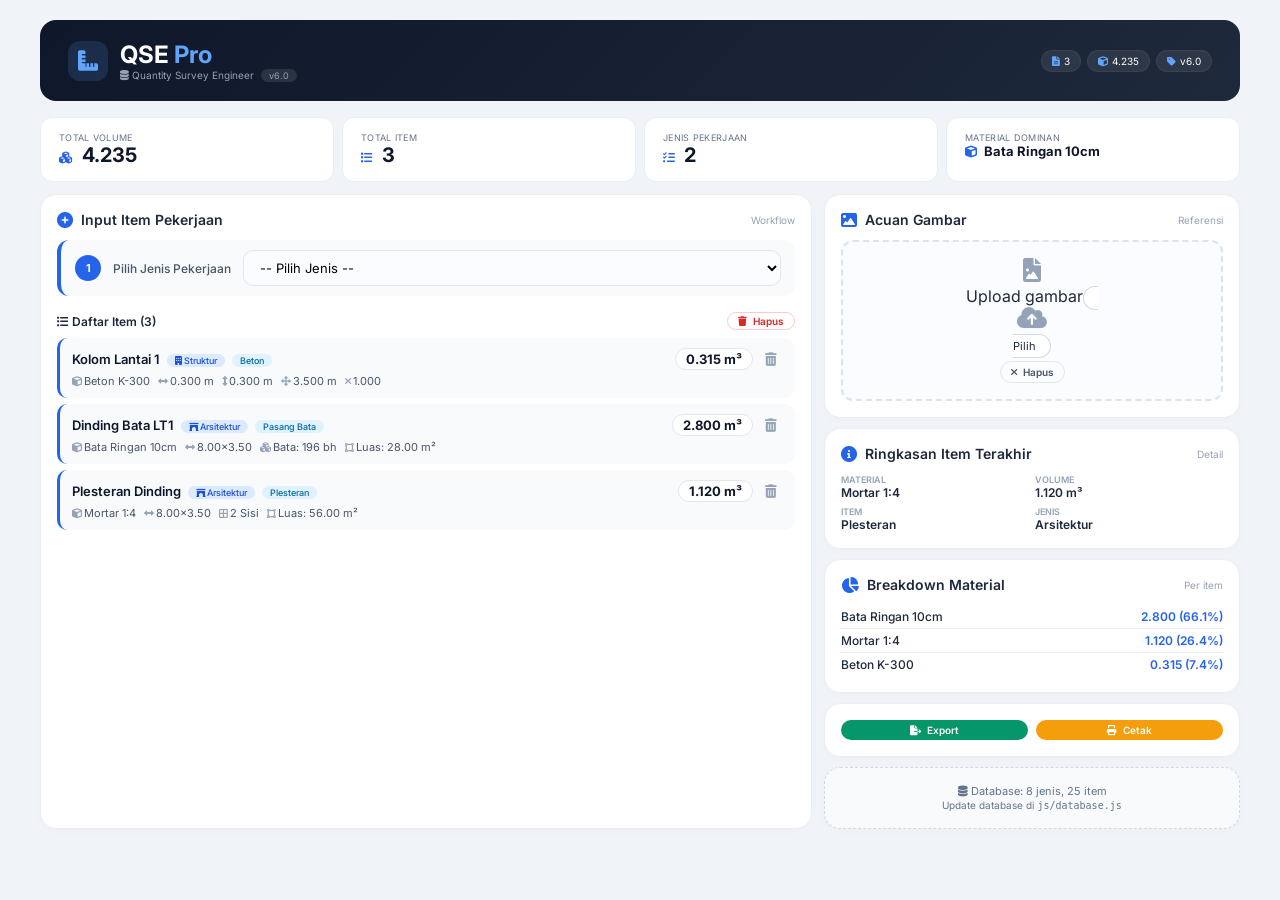
==== index.html @ 4e7f4cb3 "Update index.html" ====
<!DOCTYPE html>
<html lang="id">
<head>
    <meta charset="UTF-8" />
    <meta name="viewport" content="width=device-width, initial-scale=1.0, maximum-scale=1.0, user-scalable=no" />
    <meta name="theme-color" content="#0f172a" />
    <meta name="description" content="Quantity Survey Engineer - Aplikasi Estimasi Material Proyek Konstruksi" />
    <title>QSE Pro - Quantity Survey Engineer</title>
    
    <!-- ===== PWA ===== -->
    <link rel="manifest" href="manifest.json" />
    <link rel="apple-touch-icon" href="icons/icon-192.png" />
    
    <!-- ===== FONTS & ICONS ===== -->
    <link href="https://fonts.googleapis.com/css2?family=Inter:opsz@14..32&display=swap" rel="stylesheet" />
    <link rel="stylesheet" href="https://cdnjs.cloudflare.com/ajax/libs/font-awesome/6.0.0-beta3/css/all.min.css" />
    
    <!-- ===== CSS ===== -->
    <link rel="stylesheet" href="css/style.css" />
</head>
<body>
    <!-- ===== HTML CONTENT ===== -->
    <div class="container">
        <!-- Header -->
        <header class="header">
            <div class="header-left">
                <div class="logo-icon">
                    <i class="fas fa-ruler-combined"></i>
                </div>
                <div>
                    <h1>QSE <span>Pro</span></h1>
                    <div class="subtitle">
                        <i class="fas fa-database"></i> Quantity Survey Engineer
                        <span class="version">v6.0</span>
                    </div>
                </div>
            </div>
            <div class="header-right">
                <div class="badge"><i class="fas fa-file-alt"></i> <span id="totalItemsBadge">0</span></div>
                <div class="badge"><i class="fas fa-cube"></i> <span id="totalVolumeBadge">0.000</span></div>
                <div class="badge"><i class="fas fa-tag"></i> v6.0</div>
            </div>
        </header>

        <!-- Stats -->
        <div class="stats-grid">
            <div class="stat-card">
                <div class="label">Total Volume</div>
                <div class="value"><i class="fas fa-cubes"></i> <span id="statTotalVolume">0.000</span></div>
            </div>
            <div class="stat-card">
                <div class="label">Total Item</div>
                <div class="value"><i class="fas fa-list"></i> <span id="statTotalItem">0</span></div>
            </div>
            <div class="stat-card">
                <div class="label">Jenis Pekerjaan</div>
                <div class="value"><i class="fas fa-tasks"></i> <span id="statJenisPekerjaan">0</span></div>
            </div>
            <div class="stat-card">
                <div class="label">Material Dominan</div>
                <div class="value" style="font-size:13px;"><i class="fas fa-cube"></i> <span id="statMaterialTop">-</span></div>
            </div>
        </div>

        <!-- Main Grid -->
        <div class="main-grid">
            <!-- LEFT: Input -->
            <div class="card">
                <div class="card-title">
                    <i class="fas fa-plus-circle"></i> Input Item Pekerjaan
                    <span class="sub">Workflow</span>
                </div>

                <!-- STEP 1: Pilih Jenis -->
                <div class="workflow-step">
                    <div class="step-num">1</div>
                    <div class="step-label">Pilih Jenis Pekerjaan</div>
                    <div style="flex:1; min-width:120px;">
                        <select id="jenisPekerjaanUtama" style="margin:0;">
                            <option value="">-- Pilih Jenis --</option>
                        </select>
                    </div>
                </div>

                <!-- STEP 2: Pilih Item -->
                <div id="step2Container" class="hidden">
                    <div class="workflow-step">
                        <div class="step-num">2</div>
                        <div class="step-label">Pilih Item Pekerjaan</div>
                        <div style="flex:1; font-size:12px; color:#64748b;" id="selectedJenisLabel">-</div>
                    </div>
                    <div class="item-picker" id="itemPickerContainer">
                        <div style="grid-column:1/-1; text-align:center; color:#94a3b8; font-size:13px; padding:20px 0;">
                            <i class="fas fa-arrow-up" style="display:block; font-size:24px; margin-bottom:8px; opacity:0.3;"></i>
                            Pilih Jenis Pekerjaan terlebih dahulu
                        </div>
                    </div>
                </div>

                <!-- STEP 3: Input Dimensi -->
                <div id="step3Container" class="hidden">
                    <div class="workflow-step">
                        <div class="step-num">3</div>
                        <div class="step-label">Input Dimensi</div>
                        <div style="flex:1; font-size:12px; color:#2563eb; font-weight:600;" id="selectedItemLabel">-</div>
                    </div>
                    <div id="formContainer"></div>
                    <div id="calcDetailContainer" class="calc-detail">
                        <div class="formula" id="rumusDisplay">📐 Rumus</div>
                        <div class="step" id="stepDisplay">
                            <span>Masukkan dimensi untuk melihat hasil</span>
                        </div>
                        <div class="result-box" id="resultDisplay">
                            Hasil: <strong id="calcResultValue">0.000</strong>
                            <span class="sub-result" id="calcResultSub">-</span>
                        </div>
                    </div>
                    <div class="btn-group" style="margin-top:10px;">
                        <button class="btn btn-primary" id="tambahBtn"><i class="fas fa-plus"></i> Tambah Item</button>
                        <button class="btn btn-outline" id="resetFormBtn"><i class="fas fa-redo"></i> Reset</button>
                    </div>
                </div>

                <!-- Item List -->
                <div style="margin-top:16px;">
                    <div style="display:flex; justify-content:space-between; align-items:center; margin-bottom:6px;">
                        <span style="font-weight:600; font-size:12px;"><i class="fas fa-list-ul"></i> Daftar Item (<span id="jumlahItem">0</span>)</span>
                        <button class="btn btn-danger btn-sm" id="hapusSemuaBtn" style="background:transparent; color:#dc2626; border:1px solid #fecaca; padding:2px 10px; font-size:10px;">
                            <i class="fas fa-trash"></i> Hapus
                        </button>
                    </div>
                    <div class="item-list" id="itemListContainer">
                        <div class="empty-state">
                            <i class="fas fa-box-open"></i>
                            <p>Belum ada item</p>
                            <p style="font-size:11px; margin-top:4px;">Ikuti workflow di atas untuk menambahkan</p>
                        </div>
                    </div>
                </div>
            </div>

            <!-- RIGHT: Info -->
            <div>
                <div class="card">
                    <div class="card-title">
                        <i class="fas fa-image"></i> Acuan Gambar
                        <span class="sub">Referensi</span>
                    </div>
                    <div class="gambar-area" id="gambarArea">
                        <div id="gambarPlaceholder" class="placeholder">
                            <i class="fas fa-file-image"></i>
                            <span>Upload gambar</span>
                            <label for="fileInput" class="file-label"><i class="fas fa-cloud-upload-alt"></i> Pilih</label>
                        </div>
                        <img id="gambarPreview" style="display:none;" alt="Preview" />
                        <input type="file" id="fileInput" accept="image/*" />
                        <div style="margin-top:6px;">
                            <button class="btn btn-outline btn-sm" id="hapusGambarBtn"><i class="fas fa-times"></i> Hapus</button>
                        </div>
                    </div>
                </div>

                <div class="card" style="margin-top:10px;">
                    <div class="card-title">
                        <i class="fas fa-info-circle"></i> Ringkasan Item Terakhir
                        <span class="sub">Detail</span>
                    </div>
                    <div id="materialInfo">
                        <div><div class="label">Material</div><div class="value" id="displayMaterial">-</div></div>
                        <div><div class="label">Volume</div><div class="value" id="displayVolume">0.000</div></div>
                        <div><div class="label">Item</div><div class="value" id="displayItem">-</div></div>
                        <div><div class="label">Jenis</div><div class="value" id="displayJenis">-</div></div>
                    </div>
                </div>

                <div class="card" style="margin-top:10px;">
                    <div class="card-title">
                        <i class="fas fa-chart-pie"></i> Breakdown Material
                        <span class="sub">Per item</span>
                    </div>
                    <div id="materialBreakdown" class="material-breakdown">
                        <div style="color:#94a3b8; font-size:12px; text-align:center; padding:12px 0;">
                            <i class="fas fa-cube" style="display:block; font-size:20px; margin-bottom:4px; opacity:0.3;"></i>
                            Belum ada data
                        </div>
                    </div>
                </div>

                <div class="card" style="margin-top:10px;">
                    <div class="btn-group">
                        <button class="btn btn-success btn-sm" id="exportBtn"><i class="fas fa-file-export"></i> Export</button>
                        <button class="btn btn-warning btn-sm" id="cetakBtn"><i class="fas fa-print"></i> Cetak</button>
                    </div>
                </div>

                <!-- Database Info -->
                <div class="card" style="margin-top:10px; background:#f8fafc; border:1px dashed #d1d9e6;">
                    <div style="font-size:11px; color:#64748b; text-align:center;">
                        <i class="fas fa-database"></i> Database: <span id="dbInfo">0 jenis, 0 item</span>
                        <br>
                        <span style="font-size:10px;">Update database di <code>js/database.js</code></span>
                    </div>
                </div>
            </div>
        </div>
    </div>

    <!-- ===== SCRIPTS - URUTAN PENTING! ===== -->
    <!-- 1. Utility functions (tidak ada dependensi) -->
    <script src="js/utils.js"></script>
    
    <!-- 2. Database (tidak ada dependensi) -->
    <script src="js/database.js"></script>
    
    <!-- 3. Aplikasi utama (membutuhkan utils.js dan database.js) -->
    <script src="js/app.js"></script>
    
    <!-- ===== SERVICE WORKER (PWA) ===== -->
    <script>
        // Register Service Worker untuk PWA
        if ('serviceWorker' in navigator) {
            navigator.serviceWorker.register('sw.js')
                .then(() => console.log('✅ Service Worker registered'))
                .catch(err => console.log('⚠️ Service Worker registration failed:', err));
        }
    </script>
</body>
                    </html>
---- css/style.css ----
/* ============================================
   QSE PRO - STYLE
   ============================================ */

/* Reset & Base */
* {
    margin: 0;
    padding: 0;
    box-sizing: border-box;
}

body {
    font-family: 'Inter', sans-serif;
    background: #f0f4f8;
    color: #1e293b;
    padding: 12px;
}

.container {
    max-width: 1200px;
    margin: 0 auto;
}

/* ============================================
   HEADER
   ============================================ */
.header {
    background: linear-gradient(135deg, #0f172a, #1e293b);
    color: white;
    padding: 16px 20px;
    border-radius: 16px;
    margin-bottom: 16px;
    display: flex;
    flex-wrap: wrap;
    align-items: center;
    justify-content: space-between;
}

.header-left {
    display: flex;
    align-items: center;
    gap: 12px;
}

.header-left .logo-icon {
    width: 40px;
    height: 40px;
    background: rgba(96, 165, 250, 0.15);
    border-radius: 12px;
    display: flex;
    align-items: center;
    justify-content: center;
    font-size: 20px;
    color: #60a5fa;
}

.header-left h1 {
    font-size: 18px;
    font-weight: 700;
}

.header-left h1 span {
    color: #60a5fa;
}

.header-left .subtitle {
    font-size: 10px;
    color: #94a3b8;
}

.header-left .version {
    background: rgba(255,255,255,0.1);
    padding: 1px 8px;
    border-radius: 10px;
    font-size: 9px;
    margin-left: 4px;
}

.header-right {
    display: flex;
    gap: 6px;
    flex-wrap: wrap;
}

.header-right .badge {
    background: rgba(255,255,255,0.08);
    padding: 4px 10px;
    border-radius: 20px;
    font-size: 10px;
    display: flex;
    align-items: center;
    gap: 4px;
    border: 1px solid rgba(255,255,255,0.05);
}

.header-right .badge i {
    color: #60a5fa;
}

/* ============================================
   STATS
   ============================================ */
.stats-grid {
    display: grid;
    grid-template-columns: repeat(4, 1fr);
    gap: 8px;
    margin-bottom: 12px;
}

.stat-card {
    background: white;
    padding: 10px 12px;
    border-radius: 12px;
    border: 1px solid #e9edf4;
}

.stat-card .label {
    font-size: 9px;
    color: #64748b;
    text-transform: uppercase;
    letter-spacing: 0.3px;
}

.stat-card .value {
    font-size: 15px;
    font-weight: 700;
    color: #0f172a;
}

.stat-card .value i {
    font-size: 12px;
    margin-right: 4px;
    color: #2563eb;
}

/* ============================================
   MAIN GRID
   ============================================ */
.main-grid {
    display: grid;
    grid-template-columns: 1fr;
    gap: 12px;
}

/* ============================================
   CARD
   ============================================ */
.card {
    background: white;
    border-radius: 16px;
    padding: 16px;
    border: 1px solid #e9edf4;
    box-shadow: 0 2px 8px rgba(0,0,0,0.02);
}

.card-title {
    font-size: 14px;
    font-weight: 600;
    margin-bottom: 12px;
    display: flex;
    align-items: center;
    gap: 8px;
}

.card-title i {
    color: #2563eb;
    font-size: 16px;
}

.card-title .sub {
    font-size: 10px;
    color: #94a3b8;
    font-weight: 400;
    margin-left: auto;
}

/* ============================================
   WORKFLOW
   ============================================ */
.workflow-step {
    display: flex;
    align-items: center;
    gap: 12px;
    padding: 10px 14px;
    background: #f8fafc;
    border-radius: 12px;
    margin-bottom: 10px;
    border-left: 4px solid #2563eb;
}

.workflow-step .step-num {
    width: 26px;
    height: 26px;
    background: #2563eb;
    color: white;
    border-radius: 50%;
    display: flex;
    align-items: center;
    justify-content: center;
    font-size: 11px;
    font-weight: 700;
    flex-shrink: 0;
}

.workflow-step .step-label {
    font-size: 12px;
    font-weight: 500;
    color: #475569;
}

/* ============================================
   FORM
   ============================================ */
.form-group {
    margin-bottom: 10px;
}

.form-group label {
    display: block;
    font-size: 10px;
    font-weight: 600;
    color: #475569;
    margin-bottom: 3px;
    text-transform: uppercase;
    letter-spacing: 0.3px;
}

.form-group label i {
    margin-right: 4px;
    color: #94a3b8;
}

.form-group .hint {
    font-size: 9px;
    color: #94a3b8;
    margin-top: 2px;
}

select, input {
    width: 100%;
    padding: 8px 12px;
    border-radius: 10px;
    border: 1.5px solid #e2e8f0;
    background: #fafcff;
    font-size: 13px;
    transition: 0.2s;
    font-family: 'Inter', sans-serif;
    appearance: auto;
}

select:focus, input:focus {
    outline: none;
    border-color: #2563eb;
    box-shadow: 0 0 0 3px rgba(37,99,235,0.08);
}

.form-row {
    display: grid;
    grid-template-columns: 1fr 1fr;
    gap: 10px;
}

.form-row-3 {
    display: grid;
    grid-template-columns: 1fr 1fr 1fr;
    gap: 10px;
}

.form-row-4 {
    display: grid;
    grid-template-columns: 1fr 1fr 1fr 1fr;
    gap: 10px;
}

/* ============================================
   ITEM PICKER
   ============================================ */
.item-picker {
    display: grid;
    grid-template-columns: repeat(auto-fill, minmax(140px, 1fr));
    gap: 8px;
    margin: 8px 0 12px 0;
}

.item-picker-btn {
    padding: 10px 12px;
    border: 2px solid #e2e8f0;
    border-radius: 12px;
    background: #fafcff;
    cursor: pointer;
    transition: 0.2s;
    text-align: center;
    font-family: 'Inter', sans-serif;
    font-size: 12px;
    font-weight: 500;
    color: #475569;
}

.item-picker-btn:hover {
    border-color: #94a3b8;
    background: #f1f5f9;
}

.item-picker-btn.active {
    border-color: #2563eb;
    background: #dbeafe;
    color: #1d4ed8;
}

.item-picker-btn i {
    display: block;
    font-size: 20px;
    margin-bottom: 4px;
    color: #2563eb;
}

.item-picker-btn .badge-item {
    font-size: 9px;
    background: #e2e8f0;
    padding: 1px 8px;
    border-radius: 10px;
    display: inline-block;
    margin-top: 2px;
}

/* ============================================
   CALC DETAIL
   ============================================ */
.calc-detail {
    background: #f8fafc;
    border-radius: 10px;
    padding: 12px 14px;
    margin-top: 10px;
    border: 1px solid #e9edf4;
    display: none;
}

.calc-detail.show {
    display: block;
}

.calc-detail .formula {
    font-weight: 600;
    color: #0f172a;
    font-size: 13px;
    padding: 6px 10px;
    background: #e0f2fe;
    border-radius: 8px;
    margin-bottom: 8px;
}

.calc-detail .step {
    color: #475569;
    margin-top: 4px;
    display: flex;
    flex-wrap: wrap;
    gap: 4px 10px;
    font-size: 12px;
}

.calc-detail .step span {
    background: white;
    padding: 2px 10px;
    border-radius: 16px;
    border: 1px solid #e2e8f0;
}

.calc-detail .result-box {
    margin-top: 8px;
    padding: 8px 14px;
    background: #dbeafe;
    border-radius: 8px;
    font-weight: 600;
    color: #1d4ed8;
    font-size: 14px;
}

.calc-detail .result-box .sub-result {
    font-weight: 400;
    font-size: 11px;
    color: #475569;
    display: block;
    margin-top: 2px;
}

/* ============================================
   BUTTONS
   ============================================ */
.btn {
    padding: 8px 16px;
    border-radius: 24px;
    font-weight: 600;
    font-size: 12px;
    border: none;
    cursor: pointer;
    display: inline-flex;
    align-items: center;
    gap: 6px;
    transition: 0.15s;
    font-family: 'Inter', sans-serif;
}

.btn-primary {
    background: #2563eb;
    color: white;
}

.btn-primary:hover {
    background: #1d4ed8;
}

.btn-danger {
    background: #dc2626;
    color: white;
}

.btn-danger:hover {
    background: #b91c1c;
}

.btn-outline {
    background: transparent;
    color: #475569;
    border: 1.5px solid #e2e8f0;
}

.btn-outline:hover {
    background: #f1f5f9;
}

.btn-success {
    background: #059669;
    color: white;
}

.btn-success:hover {
    background: #047857;
}

.btn-warning {
    background: #f59e0b;
    color: white;
}

.btn-warning:hover {
    background: #d97706;
}

.btn-sm {
    padding: 4px 10px;
    font-size: 10px;
}

.btn-group {
    display: flex;
    gap: 8px;
    flex-wrap: wrap;
}

.btn-group .btn {
    flex: 1;
    justify-content: center;
}

/* ============================================
   ITEM LIST
   ============================================ */
.item-list {
    max-height: 280px;
    overflow-y: auto;
    margin-top: 8px;
}

.item-list::-webkit-scrollbar {
    width: 4px;
}

.item-list::-webkit-scrollbar-thumb {
    background: #d1d9e6;
    border-radius: 20px;
}

.item-card {
    background: #f8fafc;
    border-radius: 10px;
    padding: 10px 12px;
    margin-bottom: 6px;
    border-left: 3px solid #2563eb;
}

.item-card .item-header {
    display: flex;
    justify-content: space-between;
    align-items: flex-start;
    flex-wrap: wrap;
    gap: 4px;
}

.item-card .item-name {
    font-weight: 600;
    font-size: 13px;
    color: #0f172a;
}

.item-card .item-name .badge-type {
    font-size: 9px;
    font-weight: 500;
    background: #dbeafe;
    color: #1d4ed8;
    padding: 1px 8px;
    border-radius: 20px;
    margin-left: 4px;
}

.item-card .item-details {
    display: flex;
    flex-wrap: wrap;
    gap: 4px 8px;
    margin-top: 4px;
    font-size: 11px;
    color: #475569;
}

.item-card .item-details span {
    display: flex;
    align-items: center;
    gap: 2px;
}

.item-card .item-details i {
    color: #94a3b8;
    font-size: 10px;
}

.item-card .item-volume {
    font-weight: 700;
    font-size: 13px;
    color: #0f172a;
    background: white;
    padding: 2px 10px;
    border-radius: 20px;
    border: 1px solid #e2e8f0;
}

.item-card .item-actions {
    display: flex;
    gap: 4px;
}

.item-card .item-actions button {
    background: transparent;
    border: none;
    padding: 2px 6px;
    border-radius: 6px;
    cursor: pointer;
    color: #94a3b8;
}

.item-card .item-actions button:hover {
    background: #e2e8f0;
}

.item-card .item-actions .del:hover {
    background: #fee2e2;
    color: #dc2626;
}

/* ============================================
   EMPTY STATE
   ============================================ */
.empty-state {
    text-align: center;
    padding: 30px 20px;
    color: #94a3b8;
    font-size: 13px;
}

.empty-state i {
    font-size: 30px;
    opacity: 0.3;
    display: block;
    margin-bottom: 8px;
}

/* ============================================
   GAMBAR
   ============================================ */
.gambar-area {
    border: 2px dashed #dbe3ef;
    border-radius: 12px;
    padding: 16px;
    text-align: center;
    background: #fafcff;
    min-height: 100px;
    display: flex;
    flex-direction: column;
    align-items: center;
    justify-content: center;
}

.gambar-area.drag-over {
    border-color: #2563eb;
    background: #eff6ff;
}

.gambar-area img {
    max-width: 100%;
    max-height: 120px;
    border-radius: 10px;
    object-fit: contain;
}

.gambar-area .placeholder i {
    font-size: 24px;
    color: #94a3b8;
    display: block;
    margin-bottom: 4px;
}

.gambar-area .file-label {
    margin-top: 6px;
    padding: 4px 14px;
    border-radius: 20px;
    background: white;
    border: 1px solid #d1d9e6;
    font-size: 11px;
    cursor: pointer;
}

.gambar-area .file-label:hover {
    background: #f1f5f9;
}

#fileInput {
    display: none;
}

/* ============================================
   MATERIAL BREAKDOWN
   ============================================ */
.material-breakdown {
    margin-top: 8px;
}

.material-breakdown .mat-item {
    display: flex;
    justify-content: space-between;
    padding: 4px 0;
    border-bottom: 1px solid #e9edf4;
    font-size: 12px;
}

.material-breakdown .mat-item:last-child {
    border-bottom: none;
}

.material-breakdown .mat-name {
    font-weight: 500;
}

.material-breakdown .mat-vol {
    font-weight: 600;
    color: #2563eb;
}

/* ============================================
   MATERIAL INFO
   ============================================ */
#materialInfo {
    display: grid;
    grid-template-columns: 1fr 1fr;
    gap: 6px;
}

#materialInfo div {
    font-size: 12px;
}

#materialInfo .label {
    font-size: 9px;
    color: #94a3b8;
    text-transform: uppercase;
    font-weight: 600;
}

#materialInfo .value {
    font-weight: 600;
}

/* ============================================
   HIDDEN
   ============================================ */
.hidden {
    display: none !important;
}

/* ============================================
   RESPONSIVE
   ============================================ */
@media (min-width: 768px) {
    .main-grid {
        grid-template-columns: 1.3fr 0.7fr;
    }

    body {
        padding: 20px;
    }

    .header {
        padding: 20px 28px;
    }

    .header-left h1 {
        font-size: 24px;
    }

    .stat-card {
        padding: 14px 18px;
    }

    .stat-card .value {
        font-size: 20px;
    }

    .item-picker {
        grid-template-columns: repeat(auto-fill, minmax(160px, 1fr));
    }
}

@media (max-width: 480px) {
    .stats-grid {
        grid-template-columns: 1fr 1fr;
    }

    .form-row {
        grid-template-columns: 1fr;
    }

    .form-row-3 {
        grid-template-columns: 1fr 1fr;
    }

    .form-row-4 {
        grid-template-columns: 1fr 1fr;
    }

    .item-picker {
        grid-template-columns: repeat(2, 1fr);
    }

    .item-picker-btn {
        padding: 8px 10px;
        font-size: 11px;
    }

    .item-picker-btn i {
        font-size: 16px;
    }
  }
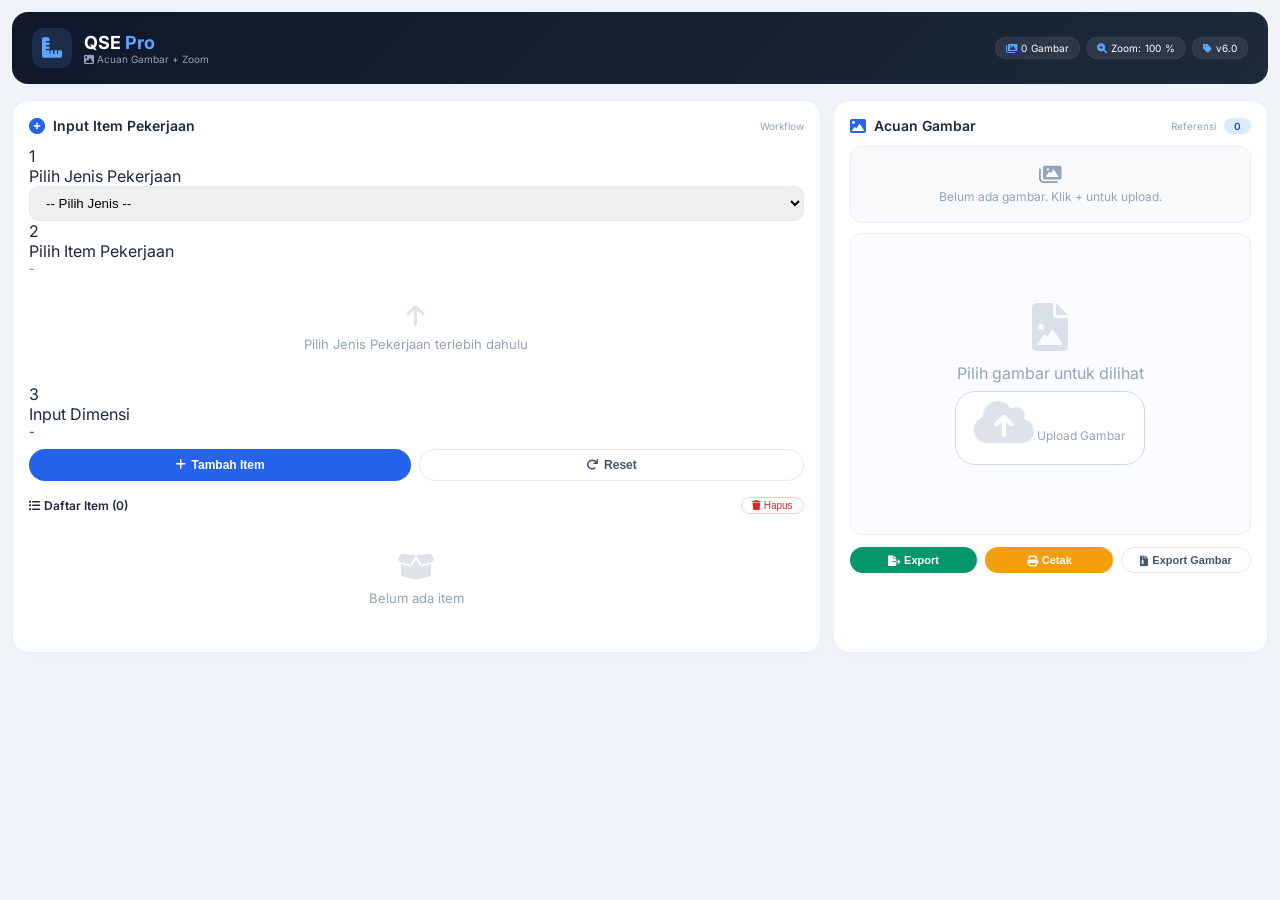
==== commit 31654061: "Update print statement from 'Hello' to 'Goodbye'" ====
--- a/index.html
+++ b/index.html
@@ -4,225 +4,1434 @@
     <meta charset="UTF-8" />
     <meta name="viewport" content="width=device-width, initial-scale=1.0, maximum-scale=1.0, user-scalable=no" />
     <meta name="theme-color" content="#0f172a" />
-    <meta name="description" content="Quantity Survey Engineer - Aplikasi Estimasi Material Proyek Konstruksi" />
     <title>QSE Pro - Quantity Survey Engineer</title>
-    
-    <!-- ===== PWA ===== -->
-    <link rel="manifest" href="manifest.json" />
-    <link rel="apple-touch-icon" href="icons/icon-192.png" />
-    
-    <!-- ===== FONTS & ICONS ===== -->
     <link href="https://fonts.googleapis.com/css2?family=Inter:opsz@14..32&display=swap" rel="stylesheet" />
     <link rel="stylesheet" href="https://cdnjs.cloudflare.com/ajax/libs/font-awesome/6.0.0-beta3/css/all.min.css" />
-    
-    <!-- ===== CSS ===== -->
-    <link rel="stylesheet" href="css/style.css" />
+    <style>
+        * { margin: 0; padding: 0; box-sizing: border-box; }
+        body {
+            font-family: 'Inter', sans-serif;
+            background: #f0f4f8;
+            color: #1e293b;
+            padding: 12px;
+        }
+        .container { max-width: 1400px; margin: 0 auto; }
+
+        /* Header */
+        .header {
+            background: linear-gradient(135deg, #0f172a, #1e293b);
+            color: white;
+            padding: 16px 20px;
+            border-radius: 16px;
+            margin-bottom: 16px;
+            display: flex;
+            flex-wrap: wrap;
+            align-items: center;
+            justify-content: space-between;
+        }
+        .header-left { display: flex; align-items: center; gap: 12px; }
+        .header-left .logo-icon {
+            width: 40px; height: 40px;
+            background: rgba(96, 165, 250, 0.15);
+            border-radius: 12px;
+            display: flex; align-items: center; justify-content: center;
+            font-size: 20px; color: #60a5fa;
+        }
+        .header-left h1 { font-size: 18px; font-weight: 700; }
+        .header-left h1 span { color: #60a5fa; }
+        .header-left .subtitle { font-size: 10px; color: #94a3b8; }
+        .header-right { display: flex; gap: 6px; flex-wrap: wrap; }
+        .header-right .badge {
+            background: rgba(255,255,255,0.08);
+            padding: 4px 10px;
+            border-radius: 20px;
+            font-size: 10px;
+            display: flex;
+            align-items: center;
+            gap: 4px;
+            border: 1px solid rgba(255,255,255,0.05);
+        }
+        .header-right .badge i { color: #60a5fa; }
+
+        .main-grid { display: grid; grid-template-columns: 1.3fr 0.7fr; gap: 12px; }
+        .card {
+            background: white;
+            border-radius: 16px;
+            padding: 16px;
+            border: 1px solid #e9edf4;
+            box-shadow: 0 2px 8px rgba(0,0,0,0.02);
+        }
+        .card-title {
+            font-size: 14px;
+            font-weight: 600;
+            margin-bottom: 12px;
+            display: flex;
+            align-items: center;
+            gap: 8px;
+        }
+        .card-title i { color: #2563eb; font-size: 16px; }
+        .card-title .sub { font-size: 10px; color: #94a3b8; font-weight: 400; margin-left: auto; }
+        .card-title .badge-count {
+            font-size: 10px;
+            background: #dbeafe;
+            color: #1d4ed8;
+            padding: 2px 10px;
+            border-radius: 20px;
+        }
+
+        /* ============================================
+           GALLERY / IMAGE VIEWER
+           ============================================ */
+        .gallery-container {
+            position: relative;
+        }
+
+        .gallery-thumbs {
+            display: flex;
+            gap: 8px;
+            flex-wrap: wrap;
+            margin-bottom: 10px;
+            padding: 8px;
+            background: #f8fafc;
+            border-radius: 12px;
+            min-height: 60px;
+            border: 1px solid #e9edf4;
+        }
+        .gallery-thumbs .thumb-item {
+            position: relative;
+            width: 64px;
+            height: 64px;
+            border-radius: 8px;
+            overflow: hidden;
+            cursor: pointer;
+            border: 3px solid transparent;
+            transition: 0.2s;
+            flex-shrink: 0;
+        }
+        .gallery-thumbs .thumb-item:hover { border-color: #94a3b8; }
+        .gallery-thumbs .thumb-item.active { border-color: #2563eb; }
+        .gallery-thumbs .thumb-item img {
+            width: 100%;
+            height: 100%;
+            object-fit: cover;
+        }
+        .gallery-thumbs .thumb-item .thumb-remove {
+            position: absolute;
+            top: -6px;
+            right: -6px;
+            width: 18px;
+            height: 18px;
+            border-radius: 50%;
+            background: #dc2626;
+            color: white;
+            border: none;
+            font-size: 10px;
+            cursor: pointer;
+            display: flex;
+            align-items: center;
+            justify-content: center;
+            opacity: 0;
+            transition: 0.2s;
+        }
+        .gallery-thumbs .thumb-item:hover .thumb-remove { opacity: 1; }
+        .gallery-thumbs .thumb-add {
+            width: 64px;
+            height: 64px;
+            border-radius: 8px;
+            border: 2px dashed #d1d9e6;
+            background: #fafcff;
+            cursor: pointer;
+            display: flex;
+            align-items: center;
+            justify-content: center;
+            font-size: 24px;
+            color: #94a3b8;
+            transition: 0.2s;
+            flex-shrink: 0;
+        }
+        .gallery-thumbs .thumb-add:hover {
+            border-color: #2563eb;
+            color: #2563eb;
+            background: #eff6ff;
+        }
+        .gallery-thumbs .empty-gallery {
+            width: 100%;
+            text-align: center;
+            color: #94a3b8;
+            font-size: 12px;
+            padding: 10px 0;
+        }
+
+        /* Main Viewer */
+        .viewer-container {
+            position: relative;
+            background: #fafcff;
+            border-radius: 12px;
+            border: 1px solid #e9edf4;
+            overflow: hidden;
+            min-height: 300px;
+            max-height: 500px;
+            cursor: grab;
+            touch-action: none;
+        }
+        .viewer-container:active { cursor: grabbing; }
+        .viewer-container .viewer-placeholder {
+            display: flex;
+            flex-direction: column;
+            align-items: center;
+            justify-content: center;
+            min-height: 300px;
+            color: #94a3b8;
+        }
+        .viewer-container .viewer-placeholder i {
+            font-size: 48px;
+            margin-bottom: 12px;
+            opacity: 0.3;
+        }
+
+        .viewer-container .viewer-wrapper {
+            position: relative;
+            width: 100%;
+            height: 100%;
+            min-height: 300px;
+            max-height: 500px;
+            overflow: hidden;
+        }
+        .viewer-container .viewer-wrapper img {
+            display: block;
+            max-width: none;
+            transform-origin: 0 0;
+            transition: transform 0.1s ease-out;
+            user-select: none;
+            -webkit-user-drag: none;
+        }
+
+        /* Zoom Controls */
+        .viewer-controls {
+            position: absolute;
+            bottom: 16px;
+            right: 16px;
+            display: flex;
+            gap: 6px;
+            background: rgba(15, 23, 42, 0.85);
+            padding: 6px 10px;
+            border-radius: 30px;
+            backdrop-filter: blur(8px);
+            border: 1px solid rgba(255,255,255,0.1);
+        }
+        .viewer-controls button {
+            width: 32px;
+            height: 32px;
+            border-radius: 50%;
+            border: none;
+            background: rgba(255,255,255,0.1);
+            color: white;
+            cursor: pointer;
+            font-size: 14px;
+            transition: 0.2s;
+            display: flex;
+            align-items: center;
+            justify-content: center;
+        }
+        .viewer-controls button:hover { background: rgba(255,255,255,0.25); }
+        .viewer-controls .zoom-level {
+            color: white;
+            font-size: 11px;
+            font-weight: 600;
+            min-width: 40px;
+            text-align: center;
+            display: flex;
+            align-items: center;
+            justify-content: center;
+        }
+
+        .viewer-controls .divider {
+            width: 1px;
+            background: rgba(255,255,255,0.15);
+            margin: 4px 2px;
+        }
+
+        /* Image Info */
+        .image-info {
+            display: flex;
+            justify-content: space-between;
+            align-items: center;
+            padding: 8px 12px;
+            background: #f8fafc;
+            border-radius: 10px;
+            margin-top: 8px;
+            font-size: 11px;
+            color: #64748b;
+            border: 1px solid #e9edf4;
+        }
+        .image-info .file-name {
+            font-weight: 500;
+            color: #0f172a;
+            max-width: 200px;
+            overflow: hidden;
+            text-overflow: ellipsis;
+            white-space: nowrap;
+        }
+        .image-info .file-size {
+            color: #94a3b8;
+        }
+
+        /* ============================================
+           RESPONSIVE
+           ============================================ */
+        @media (max-width: 1024px) {
+            .main-grid { grid-template-columns: 1fr; }
+        }
+        @media (max-width: 640px) {
+            .header { flex-direction: column; align-items: flex-start; gap: 8px; }
+            .gallery-thumbs .thumb-item { width: 48px; height: 48px; }
+            .gallery-thumbs .thumb-add { width: 48px; height: 48px; font-size: 18px; }
+            .viewer-container { min-height: 200px; max-height: 300px; }
+            .viewer-container .viewer-placeholder { min-height: 200px; }
+            .viewer-container .viewer-wrapper { min-height: 200px; max-height: 300px; }
+            .viewer-controls { bottom: 10px; right: 10px; padding: 4px 8px; }
+            .viewer-controls button { width: 28px; height: 28px; font-size: 12px; }
+        }
+
+        /* ============================================
+           TOOLBAR MARKUP
+           ============================================ */
+        .markup-toolbar {
+            display: flex;
+            gap: 6px;
+            flex-wrap: wrap;
+            padding: 8px 10px;
+            background: #f8fafc;
+            border-radius: 10px;
+            margin-top: 8px;
+            border: 1px solid #e9edf4;
+            align-items: center;
+        }
+        .markup-toolbar .label {
+            font-size: 10px;
+            font-weight: 600;
+            color: #64748b;
+            text-transform: uppercase;
+            margin-right: 4px;
+        }
+        .markup-toolbar button {
+            padding: 4px 12px;
+            border-radius: 20px;
+            border: 1px solid #e2e8f0;
+            background: white;
+            font-size: 11px;
+            cursor: pointer;
+            transition: 0.2s;
+            font-family: 'Inter', sans-serif;
+            display: flex;
+            align-items: center;
+            gap: 4px;
+        }
+        .markup-toolbar button:hover { background: #f1f5f9; }
+        .markup-toolbar button.active {
+            background: #2563eb;
+            color: white;
+            border-color: #2563eb;
+        }
+        .markup-toolbar button i { font-size: 12px; }
+        .markup-toolbar .color-picker {
+            width: 28px;
+            height: 28px;
+            border-radius: 50%;
+            border: 2px solid #e2e8f0;
+            padding: 0;
+            cursor: pointer;
+            background: red;
+        }
+        .markup-toolbar .color-picker::-webkit-color-swatch-wrapper { padding: 0; }
+        .markup-toolbar .color-picker::-webkit-color-swatch { border: none; border-radius: 50%; }
+
+        /* Canvas overlay untuk markup */
+        .viewer-container .markup-canvas {
+            position: absolute;
+            top: 0;
+            left: 0;
+            width: 100%;
+            height: 100%;
+            pointer-events: none;
+            z-index: 2;
+        }
+        .viewer-container.markup-mode .markup-canvas {
+            pointer-events: auto;
+            cursor: crosshair;
+        }
+    </style>
 </head>
 <body>
-    <!-- ===== HTML CONTENT ===== -->
-    <div class="container">
-        <!-- Header -->
-        <header class="header">
-            <div class="header-left">
-                <div class="logo-icon">
-                    <i class="fas fa-ruler-combined"></i>
+
+<div class="container">
+    <!-- HEADER -->
+    <div class="header">
+        <div class="header-left">
+            <div class="logo-icon"><i class="fas fa-ruler-combined"></i></div>
+            <div>
+                <h1>QSE <span>Pro</span></h1>
+                <div class="subtitle"><i class="fas fa-image"></i> Acuan Gambar + Zoom</div>
+            </div>
+        </div>
+        <div class="header-right">
+            <div class="badge"><i class="fas fa-images"></i> <span id="imageCount">0</span> Gambar</div>
+            <div class="badge"><i class="fas fa-search-plus"></i> Zoom: <span id="zoomDisplay">100</span>%</div>
+            <div class="badge"><i class="fas fa-tag"></i> v6.0</div>
+        </div>
+    </div>
+
+    <!-- MAIN GRID -->
+    <div class="main-grid">
+
+        <!-- LEFT: FORM -->
+        <div class="card">
+            <div class="card-title">
+                <i class="fas fa-plus-circle"></i> Input Item Pekerjaan
+                <span class="sub">Workflow</span>
+            </div>
+            <div class="workflow-step">
+                <div class="step-num">1</div>
+                <div class="step-label">Pilih Jenis Pekerjaan</div>
+                <div style="flex:1; min-width:120px;">
+                    <select id="jenisPekerjaanUtama" style="width:100%;padding:8px 12px;border-radius:10px;border:1.5px solid #e2e8f0;">
+                        <option value="">-- Pilih Jenis --</option>
+                        <option value="Pekerjaan_Tanah">🏗️ Pekerjaan Tanah</option>
+                        <option value="Pekerjaan_Pondasi">🏗️ Pekerjaan Pondasi</option>
+                        <option value="Struktur_Beton">🏗️ Struktur Beton</option>
+                        <option value="Pekerjaan_Dinding">🏛️ Pekerjaan Dinding</option>
+                        <option value="Pekerjaan_Lantai">🏛️ Pekerjaan Lantai</option>
+                        <option value="Pekerjaan_Atap">🏠 Pekerjaan Atap</option>
+                        <option value="Pekerjaan_Besi">🔩 Pekerjaan Besi</option>
+                        <option value="Pekerjaan_Bekisting">🪵 Pekerjaan Bekisting</option>
+                        <option value="Pekerjaan_Finishing">🎨 Pekerjaan Finishing</option>
+                    </select>
                 </div>
-                <div>
-                    <h1>QSE <span>Pro</span></h1>
-                    <div class="subtitle">
-                        <i class="fas fa-database"></i> Quantity Survey Engineer
-                        <span class="version">v6.0</span>
+            </div>
+
+            <div id="step2Container" class="hidden">
+                <div class="workflow-step">
+                    <div class="step-num">2</div>
+                    <div class="step-label">Pilih Item Pekerjaan</div>
+                    <div style="flex:1;font-size:12px;color:#64748b;" id="selectedJenisLabel">-</div>
+                </div>
+                <div class="item-picker" id="itemPickerContainer" style="display:grid;grid-template-columns:repeat(auto-fill,minmax(140px,1fr));gap:8px;margin:8px 0 12px 0;">
+                    <div style="grid-column:1/-1;text-align:center;color:#94a3b8;font-size:13px;padding:20px 0;">
+                        <i class="fas fa-arrow-up" style="display:block;font-size:24px;margin-bottom:8px;opacity:0.3;"></i>
+                        Pilih Jenis Pekerjaan terlebih dahulu
                     </div>
                 </div>
             </div>
-            <div class="header-right">
-                <div class="badge"><i class="fas fa-file-alt"></i> <span id="totalItemsBadge">0</span></div>
-                <div class="badge"><i class="fas fa-cube"></i> <span id="totalVolumeBadge">0.000</span></div>
-                <div class="badge"><i class="fas fa-tag"></i> v6.0</div>
-            </div>
-        </header>
-
-        <!-- Stats -->
-        <div class="stats-grid">
-            <div class="stat-card">
-                <div class="label">Total Volume</div>
-                <div class="value"><i class="fas fa-cubes"></i> <span id="statTotalVolume">0.000</span></div>
-            </div>
-            <div class="stat-card">
-                <div class="label">Total Item</div>
-                <div class="value"><i class="fas fa-list"></i> <span id="statTotalItem">0</span></div>
-            </div>
-            <div class="stat-card">
-                <div class="label">Jenis Pekerjaan</div>
-                <div class="value"><i class="fas fa-tasks"></i> <span id="statJenisPekerjaan">0</span></div>
-            </div>
-            <div class="stat-card">
-                <div class="label">Material Dominan</div>
-                <div class="value" style="font-size:13px;"><i class="fas fa-cube"></i> <span id="statMaterialTop">-</span></div>
-            </div>
-        </div>
-
-        <!-- Main Grid -->
-        <div class="main-grid">
-            <!-- LEFT: Input -->
-            <div class="card">
-                <div class="card-title">
-                    <i class="fas fa-plus-circle"></i> Input Item Pekerjaan
-                    <span class="sub">Workflow</span>
+
+            <div id="step3Container" class="hidden">
+                <div class="workflow-step">
+                    <div class="step-num">3</div>
+                    <div class="step-label">Input Dimensi</div>
+                    <div style="flex:1;font-size:12px;color:#2563eb;font-weight:600;" id="selectedItemLabel">-</div>
                 </div>
-
-                <!-- STEP 1: Pilih Jenis -->
-                <div class="workflow-step">
-                    <div class="step-num">1</div>
-                    <div class="step-label">Pilih Jenis Pekerjaan</div>
-                    <div style="flex:1; min-width:120px;">
-                        <select id="jenisPekerjaanUtama" style="margin:0;">
-                            <option value="">-- Pilih Jenis --</option>
-                        </select>
+                <div id="formContainer"></div>
+                <div id="calcDetailContainer" class="calc-detail" style="display:none;background:#f8fafc;border-radius:10px;padding:12px 14px;margin-top:10px;border:1px solid #e9edf4;">
+                    <div class="formula" style="font-weight:600;color:#0f172a;font-size:13px;padding:6px 10px;background:#e0f2fe;border-radius:8px;margin-bottom:8px;" id="rumusDisplay">📐 Rumus</div>
+                    <div class="step" style="color:#475569;margin-top:4px;display:flex;flex-wrap:wrap;gap:4px 10px;font-size:12px;" id="stepDisplay">
+                        <span>Masukkan dimensi untuk melihat hasil</span>
+                    </div>
+                    <div class="result-box" style="margin-top:8px;padding:8px 14px;background:#dbeafe;border-radius:8px;font-weight:600;color:#1d4ed8;font-size:14px;" id="resultDisplay">
+                        Hasil: <strong id="calcResultValue">0.000</strong>
+                        <span class="sub-result" style="font-weight:400;font-size:11px;color:#475569;display:block;margin-top:2px;" id="calcResultSub">-</span>
                     </div>
                 </div>
-
-                <!-- STEP 2: Pilih Item -->
-                <div id="step2Container" class="hidden">
-                    <div class="workflow-step">
-                        <div class="step-num">2</div>
-                        <div class="step-label">Pilih Item Pekerjaan</div>
-                        <div style="flex:1; font-size:12px; color:#64748b;" id="selectedJenisLabel">-</div>
-                    </div>
-                    <div class="item-picker" id="itemPickerContainer">
-                        <div style="grid-column:1/-1; text-align:center; color:#94a3b8; font-size:13px; padding:20px 0;">
-                            <i class="fas fa-arrow-up" style="display:block; font-size:24px; margin-bottom:8px; opacity:0.3;"></i>
-                            Pilih Jenis Pekerjaan terlebih dahulu
-                        </div>
-                    </div>
-                </div>
-
-                <!-- STEP 3: Input Dimensi -->
-                <div id="step3Container" class="hidden">
-                    <div class="workflow-step">
-                        <div class="step-num">3</div>
-                        <div class="step-label">Input Dimensi</div>
-                        <div style="flex:1; font-size:12px; color:#2563eb; font-weight:600;" id="selectedItemLabel">-</div>
-                    </div>
-                    <div id="formContainer"></div>
-                    <div id="calcDetailContainer" class="calc-detail">
-                        <div class="formula" id="rumusDisplay">📐 Rumus</div>
-                        <div class="step" id="stepDisplay">
-                            <span>Masukkan dimensi untuk melihat hasil</span>
-                        </div>
-                        <div class="result-box" id="resultDisplay">
-                            Hasil: <strong id="calcResultValue">0.000</strong>
-                            <span class="sub-result" id="calcResultSub">-</span>
-                        </div>
-                    </div>
-                    <div class="btn-group" style="margin-top:10px;">
-                        <button class="btn btn-primary" id="tambahBtn"><i class="fas fa-plus"></i> Tambah Item</button>
-                        <button class="btn btn-outline" id="resetFormBtn"><i class="fas fa-redo"></i> Reset</button>
-                    </div>
-                </div>
-
-                <!-- Item List -->
-                <div style="margin-top:16px;">
-                    <div style="display:flex; justify-content:space-between; align-items:center; margin-bottom:6px;">
-                        <span style="font-weight:600; font-size:12px;"><i class="fas fa-list-ul"></i> Daftar Item (<span id="jumlahItem">0</span>)</span>
-                        <button class="btn btn-danger btn-sm" id="hapusSemuaBtn" style="background:transparent; color:#dc2626; border:1px solid #fecaca; padding:2px 10px; font-size:10px;">
-                            <i class="fas fa-trash"></i> Hapus
-                        </button>
-                    </div>
-                    <div class="item-list" id="itemListContainer">
-                        <div class="empty-state">
-                            <i class="fas fa-box-open"></i>
-                            <p>Belum ada item</p>
-                            <p style="font-size:11px; margin-top:4px;">Ikuti workflow di atas untuk menambahkan</p>
-                        </div>
-                    </div>
+                <div class="btn-group" style="display:flex;gap:8px;flex-wrap:wrap;margin-top:10px;">
+                    <button class="btn btn-primary" id="tambahBtn" style="padding:8px 16px;border-radius:24px;font-weight:600;font-size:12px;border:none;cursor:pointer;background:#2563eb;color:white;display:inline-flex;align-items:center;gap:6px;flex:1;justify-content:center;"><i class="fas fa-plus"></i> Tambah Item</button>
+                    <button class="btn btn-outline" id="resetFormBtn" style="padding:8px 16px;border-radius:24px;font-weight:600;font-size:12px;border:1.5px solid #e2e8f0;cursor:pointer;background:transparent;color:#475569;display:inline-flex;align-items:center;gap:6px;flex:1;justify-content:center;"><i class="fas fa-redo"></i> Reset</button>
                 </div>
             </div>
 
-            <!-- RIGHT: Info -->
-            <div>
-                <div class="card">
-                    <div class="card-title">
-                        <i class="fas fa-image"></i> Acuan Gambar
-                        <span class="sub">Referensi</span>
-                    </div>
-                    <div class="gambar-area" id="gambarArea">
-                        <div id="gambarPlaceholder" class="placeholder">
-                            <i class="fas fa-file-image"></i>
-                            <span>Upload gambar</span>
-                            <label for="fileInput" class="file-label"><i class="fas fa-cloud-upload-alt"></i> Pilih</label>
-                        </div>
-                        <img id="gambarPreview" style="display:none;" alt="Preview" />
-                        <input type="file" id="fileInput" accept="image/*" />
-                        <div style="margin-top:6px;">
-                            <button class="btn btn-outline btn-sm" id="hapusGambarBtn"><i class="fas fa-times"></i> Hapus</button>
-                        </div>
-                    </div>
+            <!-- Item List -->
+            <div style="margin-top:16px;">
+                <div style="display:flex;justify-content:space-between;align-items:center;margin-bottom:6px;">
+                    <span style="font-weight:600;font-size:12px;"><i class="fas fa-list-ul"></i> Daftar Item (<span id="jumlahItem">0</span>)</span>
+                    <button class="btn btn-danger btn-sm" id="hapusSemuaBtn" style="background:transparent;color:#dc2626;border:1px solid #fecaca;padding:2px 10px;font-size:10px;border-radius:20px;cursor:pointer;"><i class="fas fa-trash"></i> Hapus</button>
                 </div>
-
-                <div class="card" style="margin-top:10px;">
-                    <div class="card-title">
-                        <i class="fas fa-info-circle"></i> Ringkasan Item Terakhir
-                        <span class="sub">Detail</span>
-                    </div>
-                    <div id="materialInfo">
-                        <div><div class="label">Material</div><div class="value" id="displayMaterial">-</div></div>
-                        <div><div class="label">Volume</div><div class="value" id="displayVolume">0.000</div></div>
-                        <div><div class="label">Item</div><div class="value" id="displayItem">-</div></div>
-                        <div><div class="label">Jenis</div><div class="value" id="displayJenis">-</div></div>
-                    </div>
-                </div>
-
-                <div class="card" style="margin-top:10px;">
-                    <div class="card-title">
-                        <i class="fas fa-chart-pie"></i> Breakdown Material
-                        <span class="sub">Per item</span>
-                    </div>
-                    <div id="materialBreakdown" class="material-breakdown">
-                        <div style="color:#94a3b8; font-size:12px; text-align:center; padding:12px 0;">
-                            <i class="fas fa-cube" style="display:block; font-size:20px; margin-bottom:4px; opacity:0.3;"></i>
-                            Belum ada data
-                        </div>
-                    </div>
-                </div>
-
-                <div class="card" style="margin-top:10px;">
-                    <div class="btn-group">
-                        <button class="btn btn-success btn-sm" id="exportBtn"><i class="fas fa-file-export"></i> Export</button>
-                        <button class="btn btn-warning btn-sm" id="cetakBtn"><i class="fas fa-print"></i> Cetak</button>
-                    </div>
-                </div>
-
-                <!-- Database Info -->
-                <div class="card" style="margin-top:10px; background:#f8fafc; border:1px dashed #d1d9e6;">
-                    <div style="font-size:11px; color:#64748b; text-align:center;">
-                        <i class="fas fa-database"></i> Database: <span id="dbInfo">0 jenis, 0 item</span>
-                        <br>
-                        <span style="font-size:10px;">Update database di <code>js/database.js</code></span>
+                <div class="item-list" id="itemListContainer" style="max-height:280px;overflow-y:auto;margin-top:8px;">
+                    <div class="empty-state" style="text-align:center;padding:30px 20px;color:#94a3b8;font-size:13px;">
+                        <i class="fas fa-box-open" style="font-size:30px;opacity:0.3;display:block;margin-bottom:8px;"></i>
+                        <p>Belum ada item</p>
                     </div>
                 </div>
             </div>
         </div>
+
+        <!-- RIGHT: ACUAN GAMBAR -->
+        <div class="card">
+            <div class="card-title">
+                <i class="fas fa-image"></i> Acuan Gambar
+                <span class="sub">Referensi</span>
+                <span class="badge-count" id="imageCountBadge">0</span>
+            </div>
+
+            <!-- GALLERY THUMBNAILS -->
+            <div class="gallery-container">
+                <div class="gallery-thumbs" id="galleryThumbs">
+                    <div class="empty-gallery">
+                        <i class="fas fa-images" style="font-size:20px;display:block;margin-bottom:4px;"></i>
+                        Belum ada gambar. Klik + untuk upload.
+                    </div>
+                </div>
+
+                <!-- MAIN VIEWER -->
+                <div class="viewer-container" id="viewerContainer">
+                    <div class="viewer-placeholder" id="viewerPlaceholder">
+                        <i class="fas fa-file-image"></i>
+                        <span>Pilih gambar untuk dilihat</span>
+                        <label for="fileInput" class="file-label" style="margin-top:8px;padding:6px 18px;border-radius:20px;background:white;border:1px solid #d1d9e6;font-size:12px;cursor:pointer;">
+                            <i class="fas fa-cloud-upload-alt"></i> Upload Gambar
+                        </label>
+                    </div>
+                    <div class="viewer-wrapper" id="viewerWrapper" style="display:none;">
+                        <img id="viewerImage" src="" alt="Preview" style="display:block;max-width:none;transform-origin:0 0;user-select:none;-webkit-user-drag:none;" />
+                        <canvas class="markup-canvas" id="markupCanvas"></canvas>
+                    </div>
+
+                    <!-- Zoom Controls -->
+                    <div class="viewer-controls" id="viewerControls" style="display:none;">
+                        <button id="zoomOutBtn" title="Zoom Out"><i class="fas fa-search-minus"></i></button>
+                        <span class="zoom-level" id="zoomLevelDisplay">100%</span>
+                        <button id="zoomInBtn" title="Zoom In"><i class="fas fa-search-plus"></i></button>
+                        <div class="divider"></div>
+                        <button id="zoomResetBtn" title="Reset Zoom"><i class="fas fa-compress-alt"></i></button>
+                        <div class="divider"></div>
+                        <button id="fitScreenBtn" title="Fit Screen"><i class="fas fa-arrows-alt"></i></button>
+                        <div class="divider"></div>
+                        <button id="fullscreenBtn" title="Fullscreen"><i class="fas fa-expand"></i></button>
+                    </div>
+
+                    <!-- Markup Controls -->
+                    <div class="viewer-controls" id="markupControls" style="display:none;bottom:70px;right:16px;">
+                        <button id="markupToggleBtn" title="Markup Mode"><i class="fas fa-pen"></i></button>
+                    </div>
+                </div>
+
+                <!-- Image Info -->
+                <div class="image-info" id="imageInfo" style="display:none;">
+                    <span class="file-name" id="currentFileName">-</span>
+                    <span class="file-size" id="currentFileSize">-</span>
+                    <span id="imageDimension">-</span>
+                </div>
+
+                <!-- Markup Toolbar -->
+                <div class="markup-toolbar" id="markupToolbar" style="display:none;">
+                    <span class="label">✏️ Markup</span>
+                    <button id="markupLineBtn" data-tool="line"><i class="fas fa-minus"></i> Garis</button>
+                    <button id="markupRectBtn" data-tool="rect"><i class="fas fa-square"></i> Kotak</button>
+                    <button id="markupCircleBtn" data-tool="circle"><i class="fas fa-circle"></i> Lingkaran</button>
+                    <button id="markupTextBtn" data-tool="text"><i class="fas fa-font"></i> Teks</button>
+                    <button id="markupUndoBtn"><i class="fas fa-undo"></i> Undo</button>
+                    <button id="markupClearBtn" style="color:#dc2626;"><i class="fas fa-trash"></i> Clear</button>
+                    <input type="color" id="markupColor" class="color-picker" value="#ff0000" />
+                    <input type="range" id="markupSize" min="1" max="10" value="2" style="width:60px;" />
+                </div>
+
+                <input type="file" id="fileInput" accept="image/*" multiple style="display:none;" />
+            </div>
+
+            <!-- Tombol Export -->
+            <div class="btn-group" style="display:flex;gap:8px;flex-wrap:wrap;margin-top:12px;">
+                <button class="btn btn-success" id="exportBtn" style="padding:6px 14px;border-radius:20px;font-weight:600;font-size:11px;border:none;cursor:pointer;background:#059669;color:white;display:inline-flex;align-items:center;gap:4px;flex:1;justify-content:center;"><i class="fas fa-file-export"></i> Export</button>
+                <button class="btn btn-warning" id="cetakBtn" style="padding:6px 14px;border-radius:20px;font-weight:600;font-size:11px;border:none;cursor:pointer;background:#f59e0b;color:white;display:inline-flex;align-items:center;gap:4px;flex:1;justify-content:center;"><i class="fas fa-print"></i> Cetak</button>
+                <button class="btn btn-outline" id="exportImagesBtn" style="padding:6px 14px;border-radius:20px;font-weight:600;font-size:11px;border:1.5px solid #e2e8f0;cursor:pointer;background:transparent;color:#475569;display:inline-flex;align-items:center;gap:4px;flex:1;justify-content:center;"><i class="fas fa-file-archive"></i> Export Gambar</button>
+            </div>
+        </div>
     </div>
-
-    <!-- ===== SCRIPTS - URUTAN PENTING! ===== -->
-    <!-- 1. Utility functions (tidak ada dependensi) -->
-    <script src="js/utils.js"></script>
-    
-    <!-- 2. Database (tidak ada dependensi) -->
-    <script src="js/database.js"></script>
-    
-    <!-- 3. Aplikasi utama (membutuhkan utils.js dan database.js) -->
-    <script src="js/app.js"></script>
-    
-    <!-- ===== SERVICE WORKER (PWA) ===== -->
-    <script>
-        // Register Service Worker untuk PWA
-        if ('serviceWorker' in navigator) {
-            navigator.serviceWorker.register('sw.js')
-                .then(() => console.log('✅ Service Worker registered'))
-                .catch(err => console.log('⚠️ Service Worker registration failed:', err));
-        }
-    </script>
+</div>
+
+<script>
+    (function() {
+        "use strict";
+
+        // ============================================
+        // STATE
+        // ============================================
+        const state = {
+            images: [],               // { id, file, name, size, type, dataUrl }
+            currentIndex: -1,
+            zoom: 1,
+            panX: 0,
+            panY: 0,
+            isDragging: false,
+            startX: 0,
+            startY: 0,
+            lastX: 0,
+            lastY: 0,
+            markupMode: false,
+            markupTool: 'line',
+            markupColor: '#ff0000',
+            markupSize: 2,
+            markupHistory: [],
+            isDrawing: false,
+            drawStartX: 0,
+            drawStartY: 0,
+            // Form state
+            selectedJenis: '',
+            selectedItemKey: '',
+            items: []
+        };
+
+        // ============================================
+        // DOM REFS
+        // ============================================
+        const DOM = {
+            thumbs: document.getElementById('galleryThumbs'),
+            viewerContainer: document.getElementById('viewerContainer'),
+            viewerPlaceholder: document.getElementById('viewerPlaceholder'),
+            viewerWrapper: document.getElementById('viewerWrapper'),
+            viewerImage: document.getElementById('viewerImage'),
+            markupCanvas: document.getElementById('markupCanvas'),
+            viewerControls: document.getElementById('viewerControls'),
+            markupControls: document.getElementById('markupControls'),
+            zoomLevelDisplay: document.getElementById('zoomLevelDisplay'),
+            imageInfo: document.getElementById('imageInfo'),
+            currentFileName: document.getElementById('currentFileName'),
+            currentFileSize: document.getElementById('currentFileSize'),
+            imageDimension: document.getElementById('imageDimension'),
+            imageCount: document.getElementById('imageCount'),
+            imageCountBadge: document.getElementById('imageCountBadge'),
+            markupToolbar: document.getElementById('markupToolbar'),
+            fileInput: document.getElementById('fileInput'),
+            zoomInBtn: document.getElementById('zoomInBtn'),
+            zoomOutBtn: document.getElementById('zoomOutBtn'),
+            zoomResetBtn: document.getElementById('zoomResetBtn'),
+            fitScreenBtn: document.getElementById('fitScreenBtn'),
+            fullscreenBtn: document.getElementById('fullscreenBtn'),
+            markupToggleBtn: document.getElementById('markupToggleBtn'),
+            markupLineBtn: document.getElementById('markupLineBtn'),
+            markupRectBtn: document.getElementById('markupRectBtn'),
+            markupCircleBtn: document.getElementById('markupCircleBtn'),
+            markupTextBtn: document.getElementById('markupTextBtn'),
+            markupUndoBtn: document.getElementById('markupUndoBtn'),
+            markupClearBtn: document.getElementById('markupClearBtn'),
+            markupColor: document.getElementById('markupColor'),
+            markupSize: document.getElementById('markupSize'),
+            exportImagesBtn: document.getElementById('exportImagesBtn'),
+            // Form
+            jenisSelect: document.getElementById('jenisPekerjaanUtama'),
+            step2: document.getElementById('step2Container'),
+            step3: document.getElementById('step3Container'),
+            itemPicker: document.getElementById('itemPickerContainer'),
+            selectedJenisLabel: document.getElementById('selectedJenisLabel'),
+            selectedItemLabel: document.getElementById('selectedItemLabel'),
+            formContainer: document.getElementById('formContainer'),
+            rumusDisplay: document.getElementById('rumusDisplay'),
+            stepDisplay: document.getElementById('stepDisplay'),
+            calcResultValue: document.getElementById('calcResultValue'),
+            calcResultSub: document.getElementById('calcResultSub'),
+            tambahBtn: document.getElementById('tambahBtn'),
+            resetFormBtn: document.getElementById('resetFormBtn'),
+            hapusSemuaBtn: document.getElementById('hapusSemuaBtn'),
+            itemListContainer: document.getElementById('itemListContainer'),
+            jumlahItem: document.getElementById('jumlahItem'),
+            exportBtn: document.getElementById('exportBtn'),
+            cetakBtn: document.getElementById('cetakBtn')
+        };
+
+        // ============================================
+        // FUNGSI UTILITY
+        // ============================================
+        function formatFileSize(bytes) {
+            if (bytes < 1024) return bytes + ' B';
+            if (bytes < 1048576) return (bytes / 1024).toFixed(1) + ' KB';
+            return (bytes / 1048576).toFixed(1) + ' MB';
+        }
+
+        function generateId() {
+            return Date.now().toString(36) + Math.random().toString(36).substr(2, 5);
+        }
+
+        // ============================================
+        // GALLERY FUNCTIONS
+        // ============================================
+        function renderThumbs() {
+            const container = DOM.thumbs;
+            if (state.images.length === 0) {
+                container.innerHTML = `
+                    <div class="empty-gallery">
+                        <i class="fas fa-images" style="font-size:20px;display:block;margin-bottom:4px;"></i>
+                        Belum ada gambar. Klik + untuk upload.
+                    </div>
+                `;
+                DOM.imageCount.textContent = '0';
+                DOM.imageCountBadge.textContent = '0';
+                return;
+            }
+
+            let html = '';
+            state.images.forEach((img, index) => {
+                const active = index === state.currentIndex ? 'active' : '';
+                html += `
+                    <div class="thumb-item ${active}" data-index="${index}">
+                        <img src="${img.dataUrl}" alt="${img.name}" />
+                        <button class="thumb-remove" data-index="${index}" title="Hapus"><i class="fas fa-times"></i></button>
+                    </div>
+                `;
+            });
+            html += `<div class="thumb-add" id="thumbAddBtn"><i class="fas fa-plus"></i></div>`;
+            container.innerHTML = html;
+
+            DOM.imageCount.textContent = state.images.length;
+            DOM.imageCountBadge.textContent = state.images.length;
+
+            // Event listeners thumb
+            container.querySelectorAll('.thumb-item').forEach(el => {
+                el.addEventListener('click', function(e) {
+                    if (e.target.closest('.thumb-remove')) return;
+                    const idx = parseInt(this.dataset.index);
+                    if (!isNaN(idx)) selectImage(idx);
+                });
+                const removeBtn = el.querySelector('.thumb-remove');
+                if (removeBtn) {
+                    removeBtn.addEventListener('click', function(e) {
+                        e.stopPropagation();
+                        const idx = parseInt(this.dataset.index);
+                        if (!isNaN(idx)) removeImage(idx);
+                    });
+                }
+            });
+
+            const addBtn = container.querySelector('#thumbAddBtn');
+            if (addBtn) {
+                addBtn.addEventListener('click', function() {
+                    DOM.fileInput.click();
+                });
+            }
+
+            // Update viewer jika current index valid
+            if (state.currentIndex >= 0 && state.currentIndex < state.images.length) {
+                updateViewer();
+            } else if (state.images.length > 0) {
+                selectImage(0);
+            } else {
+                hideViewer();
+            }
+        }
+
+        function selectImage(index) {
+            if (index < 0 || index >= state.images.length) return;
+            state.currentIndex = index;
+            state.zoom = 1;
+            state.panX = 0;
+            state.panY = 0;
+            state.markupHistory = [];
+            renderThumbs();
+            updateViewer();
+        }
+
+        function removeImage(index) {
+            if (index < 0 || index >= state.images.length) return;
+            state.images.splice(index, 1);
+            if (state.currentIndex === index) {
+                state.currentIndex = -1;
+                state.markupHistory = [];
+            } else if (state.currentIndex > index) {
+                state.currentIndex--;
+            }
+            if (state.currentIndex >= state.images.length) {
+                state.currentIndex = state.images.length - 1;
+            }
+            renderThumbs();
+            if (state.currentIndex >= 0) {
+                selectImage(state.currentIndex);
+            } else {
+                hideViewer();
+            }
+        }
+
+        function updateViewer() {
+            const img = state.images[state.currentIndex];
+            if (!img) {
+                hideViewer();
+                return;
+            }
+
+            DOM.viewerPlaceholder.style.display = 'none';
+            DOM.viewerWrapper.style.display = 'block';
+            DOM.viewerControls.style.display = 'flex';
+            DOM.markupControls.style.display = 'flex';
+            DOM.imageInfo.style.display = 'flex';
+            DOM.viewerImage.src = img.dataUrl;
+
+            DOM.currentFileName.textContent = img.name;
+            DOM.currentFileSize.textContent = formatFileSize(img.size);
+
+            // Dapatkan dimensi gambar
+            const tempImg = new Image();
+            tempImg.onload = function() {
+                DOM.imageDimension.textContent = `${this.naturalWidth} × ${this.naturalHeight} px`;
+                setupCanvas(this.naturalWidth, this.naturalHeight);
+                applyTransform();
+            };
+            tempImg.src = img.dataUrl;
+
+            // Reset markup
+            state.markupHistory = [];
+            clearMarkupCanvas();
+
+            // Update zoom display
+            updateZoomDisplay();
+        }
+
+        function hideViewer() {
+            DOM.viewerPlaceholder.style.display = 'flex';
+            DOM.viewerWrapper.style.display = 'none';
+            DOM.viewerControls.style.display = 'none';
+            DOM.markupControls.style.display = 'none';
+            DOM.imageInfo.style.display = 'none';
+            DOM.markupToolbar.style.display = 'none';
+            state.markupMode = false;
+        }
+
+        function setupCanvas(imgWidth, imgHeight) {
+            const canvas = DOM.markupCanvas;
+            const container = DOM.viewerContainer;
+            const rect = container.getBoundingClientRect();
+            const containerWidth = rect.width;
+            const containerHeight = rect.height - 10;
+
+            canvas.width = imgWidth;
+            canvas.height = imgHeight;
+            canvas.style.width = imgWidth + 'px';
+            canvas.style.height = imgHeight + 'px';
+            canvas.style.pointerEvents = 'none';
+
+            // Set canvas size based on image
+            const ctx = canvas.getContext('2d');
+            ctx.clearRect(0, 0, canvas.width, canvas.height);
+        }
+
+        function applyTransform() {
+            const img = DOM.viewerImage;
+            const container = DOM.viewerContainer;
+            const rect = container.getBoundingClientRect();
+            const containerWidth = rect.width;
+            const containerHeight = rect.height - 10;
+
+            // Fit image to container if zoom is 1
+            if (state.zoom === 1 && state.panX === 0 && state.panY === 0) {
+                const imgNaturalWidth = img.naturalWidth || 1;
+                const imgNaturalHeight = img.naturalHeight || 1;
+                const scaleX = containerWidth / imgNaturalWidth;
+                const scaleY = containerHeight / imgNaturalHeight;
+                const fitScale = Math.min(scaleX, scaleY, 1);
+
+                if (fitScale < 1) {
+                    state.zoom = fitScale;
+                }
+            }
+
+            const zoom = state.zoom;
+            const panX = state.panX;
+            const panY = state.panY;
+
+            img.style.transform = `translate(${panX}px, ${panY}px) scale(${zoom})`;
+            img.style.transformOrigin = '0 0';
+
+            // Update canvas position
+            const canvas = DOM.markupCanvas;
+            canvas.style.transform = `translate(${panX}px, ${panY}px) scale(${zoom})`;
+            canvas.style.transformOrigin = '0 0';
+
+            updateZoomDisplay();
+        }
+
+        function updateZoomDisplay() {
+            const percent = Math.round(state.zoom * 100);
+            DOM.zoomLevelDisplay.textContent = percent + '%';
+            document.getElementById('zoomDisplay').textContent = percent;
+        }
+
+        // ============================================
+        // ZOOM & PAN CONTROLS
+        // ============================================
+        function zoomIn() {
+            state.zoom = Math.min(state.zoom * 1.2, 10);
+            applyTransform();
+        }
+
+        function zoomOut() {
+            state.zoom = Math.max(state.zoom / 1.2, 0.1);
+            applyTransform();
+        }
+
+        function resetZoom() {
+            state.zoom = 1;
+            state.panX = 0;
+            state.panY = 0;
+            applyTransform();
+        }
+
+        function fitScreen() {
+            const img = DOM.viewerImage;
+            const container = DOM.viewerContainer;
+            const rect = container.getBoundingClientRect();
+            const containerWidth = rect.width;
+            const containerHeight = rect.height - 10;
+
+            const imgWidth = img.naturalWidth || 1;
+            const imgHeight = img.naturalHeight || 1;
+
+            const scaleX = containerWidth / imgWidth;
+            const scaleY = containerHeight / imgHeight;
+            state.zoom = Math.min(scaleX, scaleY);
+            state.panX = 0;
+            state.panY = 0;
+            applyTransform();
+        }
+
+        function toggleFullscreen() {
+            const container = DOM.viewerContainer;
+            if (!document.fullscreenElement) {
+                container.requestFullscreen().catch(err => {});
+            } else {
+                document.exitFullscreen();
+            }
+        }
+
+        // ============================================
+        // MARKUP FUNCTIONS
+        // ============================================
+        function toggleMarkup() {
+            state.markupMode = !state.markupMode;
+            DOM.viewerContainer.classList.toggle('markup-mode', state.markupMode);
+            DOM.markupToolbar.style.display = state.markupMode ? 'flex' : 'none';
+            DOM.markupToggleBtn.style.background = state.markupMode ? 'rgba(37,99,235,0.6)' : 'rgba(255,255,255,0.1)';
+            DOM.markupCanvas.style.pointerEvents = state.markupMode ? 'auto' : 'none';
+        }
+
+        function getCanvasCoords(e) {
+            const canvas = DOM.markupCanvas;
+            const rect = canvas.getBoundingClientRect();
+            const clientX = e.clientX || e.touches?.[0]?.clientX || 0;
+            const clientY = e.clientY || e.touches?.[0]?.clientY || 0;
+
+            const x = (clientX - rect.left) / state.zoom;
+            const y = (clientY - rect.top) / state.zoom;
+            return { x, y };
+        }
+
+        function drawMarkup(type, x1, y1, x2, y2, color, size, text) {
+            const canvas = DOM.markupCanvas;
+            const ctx = canvas.getContext('2d');
+
+            // Save to history
+            const imageData = ctx.getImageData(0, 0, canvas.width, canvas.height);
+            state.markupHistory.push(imageData);
+
+            ctx.save();
+            ctx.strokeStyle = color || state.markupColor;
+            ctx.fillStyle = color || state.markupColor;
+            ctx.lineWidth = size || state.markupSize;
+            ctx.lineCap = 'round';
+            ctx.lineJoin = 'round';
+
+            const w = x2 - x1;
+            const h = y2 - y1;
+
+            switch (type) {
+                case 'line':
+                    ctx.beginPath();
+                    ctx.moveTo(x1, y1);
+                    ctx.lineTo(x2, y2);
+                    ctx.stroke();
+                    break;
+                case 'rect':
+                    ctx.strokeRect(x1, y1, w, h);
+                    break;
+                case 'circle':
+                    const radius = Math.sqrt(w*w + h*h) / 2;
+                    const cx = (x1 + x2) / 2;
+                    const cy = (y1 + y2) / 2;
+                    ctx.beginPath();
+                    ctx.arc(cx, cy, radius, 0, 2 * Math.PI);
+                    ctx.stroke();
+                    break;
+                case 'text':
+                    if (text) {
+                        ctx.font = `${size * 8}px Inter, sans-serif`;
+                        ctx.fillText(text, x1, y1);
+                    }
+                    break;
+            }
+
+            ctx.restore();
+        }
+
+        function clearMarkupCanvas() {
+            const canvas = DOM.markupCanvas;
+            const ctx = canvas.getContext('2d');
+            ctx.clearRect(0, 0, canvas.width, canvas.height);
+            state.markupHistory = [];
+        }
+
+        function undoMarkup() {
+            if (state.markupHistory.length === 0) return;
+            const canvas = DOM.markupCanvas;
+            const ctx = canvas.getContext('2d');
+            const prev = state.markupHistory.pop();
+            ctx.putImageData(prev, 0, 0);
+        }
+
+        // ============================================
+        // IMAGE EVENT HANDLERS
+        // ============================================
+        // Drag & Drop
+        DOM.viewerContainer.addEventListener('dragover', function(e) {
+            e.preventDefault();
+            this.style.borderColor = '#2563eb';
+        });
+        DOM.viewerContainer.addEventListener('dragleave', function(e) {
+            e.preventDefault();
+            this.style.borderColor = '#e9edf4';
+        });
+        DOM.viewerContainer.addEventListener('drop', function(e) {
+            e.preventDefault();
+            this.style.borderColor = '#e9edf4';
+            const files = e.dataTransfer.files;
+            if (files && files.length > 0) {
+                handleFiles(files);
+            }
+        });
+
+        // File Input
+        DOM.fileInput.addEventListener('change', function(e) {
+            if (this.files && this.files.length > 0) {
+                handleFiles(this.files);
+                this.value = '';
+            }
+        });
+
+        function handleFiles(files) {
+            const validFiles = [];
+            for (const file of files) {
+                if (file.type.startsWith('image/')) {
+                    validFiles.push(file);
+                }
+            }
+
+            if (validFiles.length === 0) {
+                alert('Hanya file gambar yang didukung!');
+                return;
+            }
+
+            let loaded = 0;
+            validFiles.forEach(file => {
+                const reader = new FileReader();
+                reader.onload = function(e) {
+                    state.images.push({
+                        id: generateId(),
+                        file: file,
+                        name: file.name,
+                        size: file.size,
+                        type: file.type,
+                        dataUrl: e.target.result
+                    });
+                    loaded++;
+                    if (loaded === validFiles.length) {
+                        renderThumbs();
+                        if (state.currentIndex === -1) {
+                            selectImage(0);
+                        }
+                    }
+                };
+                reader.readAsDataURL(file);
+            });
+        }
+
+        // ============================================
+        // ZOOM WITH MOUSE WHEEL
+        // ============================================
+        DOM.viewerContainer.addEventListener('wheel', function(e) {
+            e.preventDefault();
+            if (e.deltaY < 0) {
+                zoomIn();
+            } else {
+                zoomOut();
+            }
+        }, { passive: false });
+
+        // ============================================
+        // PAN WITH DRAG
+        // ============================================
+        let isPanning = false;
+        let panStartX = 0;
+        let panStartY = 0;
+        let panStartPanX = 0;
+        let panStartPanY = 0;
+
+        DOM.viewerImage.addEventListener('mousedown', function(e) {
+            if (state.markupMode) return;
+            isPanning = true;
+            panStartX = e.clientX;
+            panStartY = e.clientY;
+            panStartPanX = state.panX;
+            panStartPanY = state.panY;
+            DOM.viewerImage.style.cursor = 'grabbing';
+        });
+
+        document.addEventListener('mousemove', function(e) {
+            if (!isPanning) return;
+            const dx = e.clientX - panStartX;
+            const dy = e.clientY - panStartY;
+            state.panX = panStartPanX + dx;
+            state.panY = panStartPanY + dy;
+            applyTransform();
+        });
+
+        document.addEventListener('mouseup', function() {
+            if (isPanning) {
+                isPanning = false;
+                DOM.viewerImage.style.cursor = 'grab';
+            }
+        });
+
+        // Touch events for mobile
+        let touchStartX = 0, touchStartY = 0;
+        let touchPanX = 0, touchPanY = 0;
+        let lastTouchDist = 0;
+
+        DOM.viewerContainer.addEventListener('touchstart', function(e) {
+            if (e.touches.length === 1 && !state.markupMode) {
+                const touch = e.touches[0];
+                touchStartX = touch.clientX;
+                touchStartY = touch.clientY;
+                touchPanX = state.panX;
+                touchPanY = state.panY;
+            } else if (e.touches.length === 2) {
+                const t1 = e.touches[0];
+                const t2 = e.touches[1];
+                lastTouchDist = Math.hypot(t2.clientX - t1.clientX, t2.clientY - t1.clientY);
+            }
+        }, { passive: true });
+
+        DOM.viewerContainer.addEventListener('touchmove', function(e) {
+            if (e.touches.length === 1 && !state.markupMode) {
+                const touch = e.touches[0];
+                const dx = touch.clientX - touchStartX;
+                const dy = touch.clientY - touchStartY;
+                state.panX = touchPanX + dx;
+                state.panY = touchPanY + dy;
+                applyTransform();
+            } else if (e.touches.length === 2) {
+                const t1 = e.touches[0];
+                const t2 = e.touches[1];
+                const dist = Math.hypot(t2.clientX - t1.clientX, t2.clientY - t1.clientY);
+                const delta = dist - lastTouchDist;
+                if (delta > 0) zoomIn();
+                else zoomOut();
+                lastTouchDist = dist;
+            }
+        }, { passive: true });
+
+        // ============================================
+        // MARKUP CANVAS EVENTS
+        // ============================================
+        let isDrawingMarkup = false;
+
+        DOM.markupCanvas.addEventListener('mousedown', function(e) {
+            if (!state.markupMode) return;
+            const coords = getCanvasCoords(e);
+            isDrawingMarkup = true;
+            state.drawStartX = coords.x;
+            state.drawStartY = coords.y;
+        });
+
+        DOM.markupCanvas.addEventListener('mousemove', function(e) {
+            if (!state.markupMode || !isDrawingMarkup) return;
+            // Untuk preview, kita bisa implementasikan nanti
+        });
+
+        DOM.markupCanvas.addEventListener('mouseup', function(e) {
+            if (!state.markupMode || !isDrawingMarkup) return;
+            const coords = getCanvasCoords(e);
+            const tool = state.markupTool;
+
+            if (tool === 'text') {
+                const text = prompt('Masukkan teks:');
+                if (text) {
+                    drawMarkup('text', state.drawStartX, state.drawStartY, 0, 0, state.markupColor, state.markupSize, text);
+                }
+            } else {
+                drawMarkup(tool, state.drawStartX, state.drawStartY, coords.x, coords.y, state.markupColor, state.markupSize);
+            }
+
+            isDrawingMarkup = false;
+        });
+
+        // Touch support untuk markup
+        DOM.markupCanvas.addEventListener('touchstart', function(e) {
+            if (!state.markupMode) return;
+            e.preventDefault();
+            const touch = e.touches[0];
+            const coords = getCanvasCoords(touch);
+            isDrawingMarkup = true;
+            state.drawStartX = coords.x;
+            state.drawStartY = coords.y;
+        }, { passive: false });
+
+        DOM.markupCanvas.addEventListener('touchend', function(e) {
+            if (!state.markupMode || !isDrawingMarkup) return;
+            const touch = e.changedTouches[0];
+            const coords = getCanvasCoords(touch);
+            const tool = state.markupTool;
+
+            if (tool === 'text') {
+                const text = prompt('Masukkan teks:');
+                if (text) {
+                    drawMarkup('text', state.drawStartX, state.drawStartY, 0, 0, state.markupColor, state.markupSize, text);
+                }
+            } else {
+                drawMarkup(tool, state.drawStartX, state.drawStartY, coords.x, coords.y, state.markupColor, state.markupSize);
+            }
+
+            isDrawingMarkup = false;
+        }, { passive: false });
+
+        // ============================================
+        // EXPORT IMAGES
+        // ============================================
+        function exportImages() {
+            if (state.images.length === 0) {
+                alert('Tidak ada gambar untuk diexport.');
+                return;
+            }
+
+            // Buat ZIP sederhana (tanpa library, hanya download satu per satu)
+            if (state.images.length === 1) {
+                const link = document.createElement('a');
+                link.href = state.images[0].dataUrl;
+                link.download = state.images[0].name;
+                link.click();
+                return;
+            }
+
+            // Untuk multiple, download satu per satu dengan delay
+            let i = 0;
+            function downloadNext() {
+                if (i >= state.images.length) return;
+                const img = state.images[i];
+                const link = document.createElement('a');
+                link.href = img.dataUrl;
+                link.download = img.name;
+                link.click();
+                i++;
+                setTimeout(downloadNext, 300);
+            }
+            downloadNext();
+        }
+
+        // ============================================
+        // EVENT LISTENERS
+        // ============================================
+        // Zoom controls
+        DOM.zoomInBtn.addEventListener('click', zoomIn);
+        DOM.zoomOutBtn.addEventListener('click', zoomOut);
+        DOM.zoomResetBtn.addEventListener('click', resetZoom);
+        DOM.fitScreenBtn.addEventListener('click', fitScreen);
+        DOM.fullscreenBtn.addEventListener('click', toggleFullscreen);
+
+        // Markup controls
+        DOM.markupToggleBtn.addEventListener('click', toggleMarkup);
+
+        DOM.markupLineBtn.addEventListener('click', function() {
+            state.markupTool = 'line';
+            document.querySelectorAll('.markup-toolbar button[data-tool]').forEach(b => b.classList.remove('active'));
+            this.classList.add('active');
+        });
+        DOM.markupRectBtn.addEventListener('click', function() {
+            state.markupTool = 'rect';
+            document.querySelectorAll('.markup-toolbar button[data-tool]').forEach(b => b.classList.remove('active'));
+            this.classList.add('active');
+        });
+        DOM.markupCircleBtn.addEventListener('click', function() {
+            state.markupTool = 'circle';
+            document.querySelectorAll('.markup-toolbar button[data-tool]').forEach(b => b.classList.remove('active'));
+            this.classList.add('active');
+        });
+        DOM.markupTextBtn.addEventListener('click', function() {
+            state.markupTool = 'text';
+            document.querySelectorAll('.markup-toolbar button[data-tool]').forEach(b => b.classList.remove('active'));
+            this.classList.add('active');
+        });
+
+        DOM.markupUndoBtn.addEventListener('click', undoMarkup);
+        DOM.markupClearBtn.addEventListener('click', function() {
+            if (confirm('Hapus semua markup?')) {
+                clearMarkupCanvas();
+            }
+        });
+
+        DOM.markupColor.addEventListener('change', function() {
+            state.markupColor = this.value;
+        });
+
+        DOM.markupSize.addEventListener('input', function() {
+            state.markupSize = parseInt(this.value);
+        });
+
+        // Export images
+        DOM.exportImagesBtn.addEventListener('click', exportImages);
+
+        // ============================================
+        // INISIALISASI
+        // ============================================
+        // Sample image (opsional)
+        renderThumbs();
+
+        console.log('🖼️ Acuan Gambar v6.0 loaded!');
+        console.log('📸 Fitur: Multiple Upload | Zoom | Pan | Markup | Export');
+
+        // ============================================
+        // FORM HANDLING (SEDERHANA)
+        // ============================================
+        // Data sampel untuk form
+        const itemData = {
+            'Pekerjaan_Tanah': ['Galian Tanah', 'Urugan Tanah', 'Pasir Urug'],
+            'Pekerjaan_Pondasi': ['Pondasi Batu Kali', 'Pondasi Batu Belah', 'Pile Cap'],
+            'Struktur_Beton': ['Beton', 'Balok', 'Sloof', 'Kolom', 'Kolom Bulat'],
+            'Pekerjaan_Dinding': ['Pasang Bata', 'Plesteran', 'Acian'],
+            'Pekerjaan_Lantai': ['Lantai Keramik', 'Lantai Beton', 'Plafon'],
+            'Pekerjaan_Atap': ['Atap Genteng', 'Atap Baja Ringan', 'Rangka Atap Kayu'],
+            'Pekerjaan_Besi': ['Pembesian', 'Wiremesh'],
+            'Pekerjaan_Bekisting': ['Bekisting Kolom', 'Bekisting Balok', 'Bekisting Pelat'],
+            'Pekerjaan_Finishing': ['Cat Dinding', 'Cat Plafon']
+        };
+
+        DOM.jenisSelect.addEventListener('change', function() {
+            const jenis = this.value;
+            if (!jenis) {
+                DOM.step2.classList.add('hidden');
+                DOM.step3.classList.add('hidden');
+                return;
+            }
+            DOM.step2.classList.remove('hidden');
+            DOM.selectedJenisLabel.textContent = '🏗️ ' + jenis.replace('_', ' ');
+
+            const items = itemData[jenis] || [];
+            let html = '';
+            items.forEach(item => {
+                html += `
+                    <button class="item-picker-btn" style="padding:10px 12px;border:2px solid #e2e8f0;border-radius:12px;background:#fafcff;cursor:pointer;transition:0.2s;text-align:center;font-family:'Inter',sans-serif;font-size:12px;font-weight:500;color:#475569;">
+                        <i class="fas fa-cube" style="display:block;font-size:20px;margin-bottom:4px;color:#2563eb;"></i>
+                        ${item}
+                        <span class="badge-item" style="font-size:9px;background:#e2e8f0;padding:1px 8px;border-radius:10px;display:inline-block;margin-top:2px;">${item.toLowerCase().replace(/ /g,'_')}</span>
+                    </button>
+                `;
+            });
+            DOM.itemPicker.innerHTML = html;
+
+            document.querySelectorAll('.item-picker-btn').forEach(btn => {
+                btn.addEventListener('click', function() {
+                    document.querySelectorAll('.item-picker-btn').forEach(b => b.style.borderColor = '#e2e8f0');
+                    this.style.borderColor = '#2563eb';
+                    this.style.background = '#dbeafe';
+                    DOM.selectedItemLabel.textContent = '📐 ' + this.textContent.trim();
+                    DOM.step3.classList.remove('hidden');
+                    DOM.calcDetailContainer.style.display = 'block';
+                    DOM.rumusDisplay.textContent = '📐 Rumus: Volume = P × L × T × Koefisien';
+                    DOM.calcResultValue.textContent = '0.000';
+                    DOM.calcResultSub.textContent = 'Masukkan dimensi';
+                    DOM.stepDisplay.innerHTML = `
+                        <span>P: <strong>0.300</strong> m</span>
+                        <span>L: <strong>0.300</strong> m</span>
+                        <span>T: <strong>3.500</strong> m</span>
+                        <span>K: <strong>1.000</strong></span>
+                    `;
+                });
+            });
+        });
+
+        // Tombol tambah item (simulasi)
+        DOM.tambahBtn.addEventListener('click', function() {
+            const nama = document.querySelector('#formContainer input')?.value || 'Item';
+            const list = DOM.itemListContainer;
+            const items = list.querySelectorAll('.item-card');
+            const count = items.length + 1;
+
+            const card = document.createElement('div');
+            card.className = 'item-card';
+            card.style.cssText = 'background:#f8fafc;border-radius:10px;padding:10px 12px;margin-bottom:6px;border-left:3px solid #2563eb;';
+            card.innerHTML = `
+                <div class="item-header" style="display:flex;justify-content:space-between;align-items:flex-start;flex-wrap:wrap;gap:4px;">
+                    <span class="item-name" style="font-weight:600;font-size:13px;color:#0f172a;">${nama}</span>
+                    <div style="display:flex;align-items:center;gap:6px;">
+                        <span class="item-volume" style="font-weight:700;font-size:13px;color:#0f172a;background:white;padding:2px 10px;border-radius:20px;border:1px solid #e2e8f0;">0.315 m³</span>
+                        <button class="del-item" style="background:transparent;border:none;padding:2px 6px;border-radius:6px;cursor:pointer;color:#94a3b8;"><i class="fas fa-trash-alt"></i></button>
+                    </div>
+                </div>
+                <div class="item-details" style="display:flex;flex-wrap:wrap;gap:4px 8px;margin-top:4px;font-size:11px;color:#475569;">
+                    <span><i class="fas fa-cube"></i> Beton K-300</span>
+                    <span><i class="fas fa-arrows-alt-h"></i> 0.300 m</span>
+                    <span><i class="fas fa-arrows-alt-v"></i> 0.300 m</span>
+                    <span><i class="fas fa-arrows-alt"></i> 3.500 m</span>
+                </div>
+            `;
+
+            // Hapus empty state jika ada
+            const emptyState = list.querySelector('.empty-state');
+            if (emptyState) emptyState.remove();
+
+            list.appendChild(card);
+            DOM.jumlahItem.textContent = count;
+
+            // Event hapus item
+            card.querySelector('.del-item').addEventListener('click', function() {
+                card.remove();
+                DOM.jumlahItem.textContent = list.querySelectorAll('.item-card').length;
+                if (list.querySelectorAll('.item-card').length === 0) {
+                    list.innerHTML = `
+                        <div class="empty-state" style="text-align:center;padding:30px 20px;color:#94a3b8;font-size:13px;">
+                            <i class="fas fa-box-open" style="font-size:30px;opacity:0.3;display:block;margin-bottom:8px;"></i>
+                            <p>Belum ada item</p>
+                        </div>
+                    `;
+                }
+            });
+        });
+
+        // Reset form
+        DOM.resetFormBtn.addEventListener('click', function() {
+            DOM.jenisSelect.value = '';
+            DOM.step2.classList.add('hidden');
+            DOM.step3.classList.add('hidden');
+            DOM.itemPicker.innerHTML = `
+                <div style="grid-column:1/-1;text-align:center;color:#94a3b8;font-size:13px;padding:20px 0;">
+                    <i class="fas fa-arrow-up" style="display:block;font-size:24px;margin-bottom:8px;opacity:0.3;"></i>
+                    Pilih Jenis Pekerjaan terlebih dahulu
+                </div>
+            `;
+        });
+
+        // Hapus semua
+        DOM.hapusSemuaBtn.addEventListener('click', function() {
+            if (confirm('Hapus semua item?')) {
+                DOM.itemListContainer.innerHTML = `
+                    <div class="empty-state" style="text-align:center;padding:30px 20px;color:#94a3b8;font-size:13px;">
+                        <i class="fas fa-box-open" style="font-size:30px;opacity:0.3;display:block;margin-bottom:8px;"></i>
+                        <p>Belum ada item</p>
+                    </div>
+                `;
+                DOM.jumlahItem.textContent = '0';
+            }
+        });
+
+        // Export & Cetak (simulasi)
+        DOM.exportBtn.addEventListener('click', function() {
+            alert('📤 Export data ke CSV (simulasi)');
+        });
+
+        DOM.cetakBtn.addEventListener('click', function() {
+            alert('🖨️ Cetak ringkasan (simulasi)');
+        });
+
+        console.log('✅ QSE Pro v6.0 with Advanced Image Gallery loaded!');
+    })();
+</script>
 </body>
-                    </html>
+                                                                                              </html>
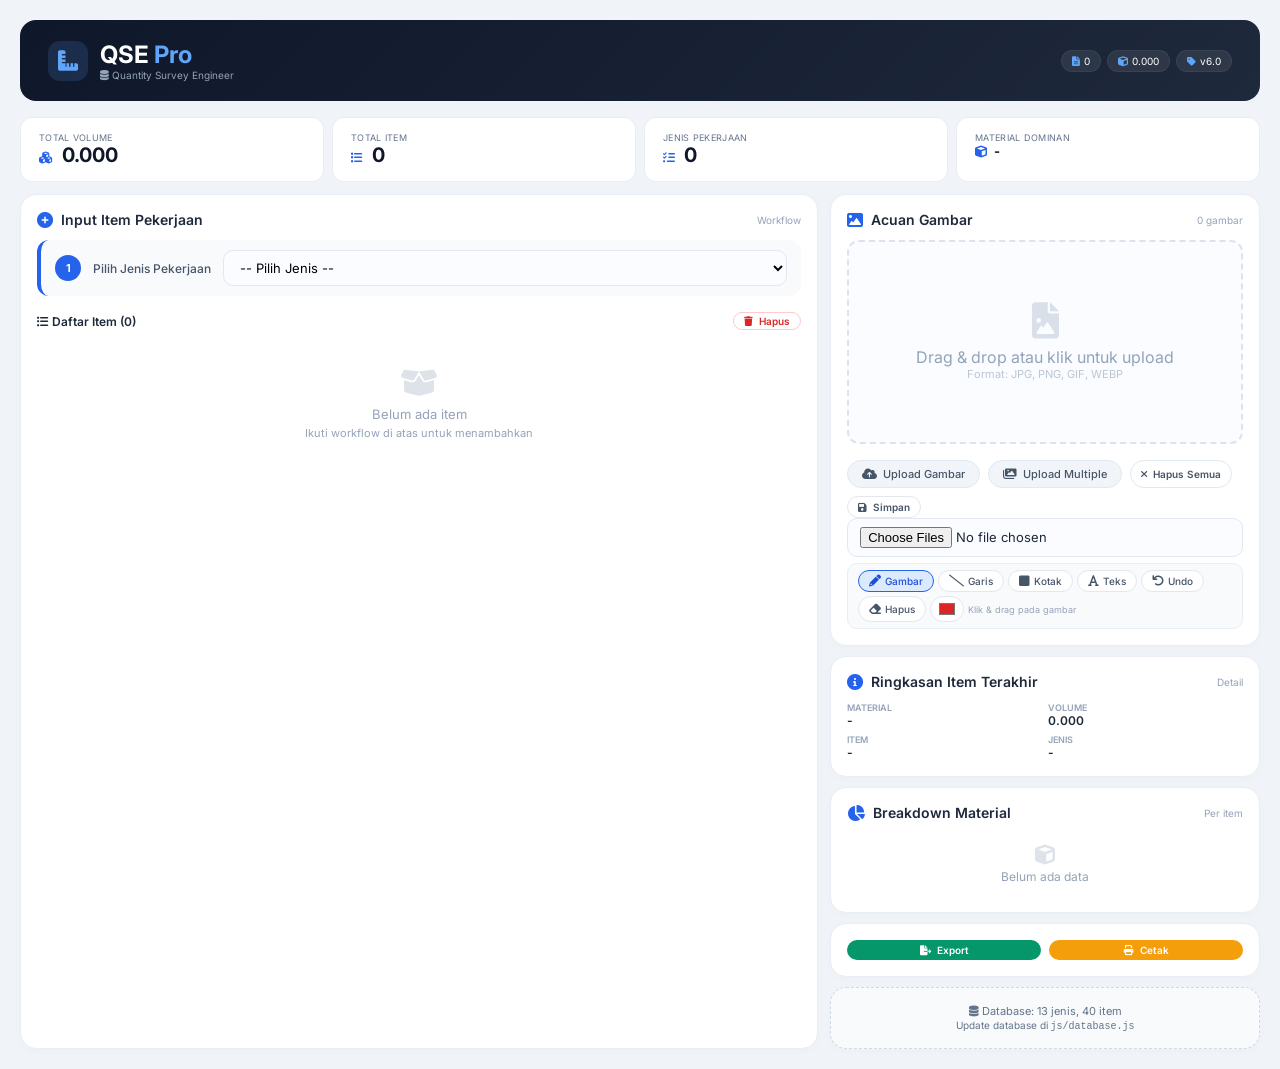
==== commit 04345d91: "Create index.html" ====
--- a/index.html
+++ b/index.html
@@ -4,10 +4,21 @@
     <meta charset="UTF-8" />
     <meta name="viewport" content="width=device-width, initial-scale=1.0, maximum-scale=1.0, user-scalable=no" />
     <meta name="theme-color" content="#0f172a" />
+    <meta name="description" content="Quantity Survey Engineer - Aplikasi Estimasi Material Proyek Konstruksi" />
     <title>QSE Pro - Quantity Survey Engineer</title>
+    
+    <!-- PWA -->
+    <link rel="manifest" href="manifest.json" />
+    <link rel="apple-touch-icon" href="icons/icon-192.png" />
+    
+    <!-- Fonts & Icons -->
     <link href="https://fonts.googleapis.com/css2?family=Inter:opsz@14..32&display=swap" rel="stylesheet" />
     <link rel="stylesheet" href="https://cdnjs.cloudflare.com/ajax/libs/font-awesome/6.0.0-beta3/css/all.min.css" />
+    
     <style>
+        /* ============================================
+           CSS LENGKAP
+           ============================================ */
         * { margin: 0; padding: 0; box-sizing: border-box; }
         body {
             font-family: 'Inter', sans-serif;
@@ -16,8 +27,8 @@
             padding: 12px;
         }
         .container { max-width: 1400px; margin: 0 auto; }
-
-        /* Header */
+        
+        /* HEADER */
         .header {
             background: linear-gradient(135deg, #0f172a, #1e293b);
             color: white;
@@ -32,10 +43,13 @@
         .header-left { display: flex; align-items: center; gap: 12px; }
         .header-left .logo-icon {
             width: 40px; height: 40px;
-            background: rgba(96, 165, 250, 0.15);
+            background: rgba(96,165,250,0.15);
             border-radius: 12px;
-            display: flex; align-items: center; justify-content: center;
-            font-size: 20px; color: #60a5fa;
+            display: flex;
+            align-items: center;
+            justify-content: center;
+            font-size: 20px;
+            color: #60a5fa;
         }
         .header-left h1 { font-size: 18px; font-weight: 700; }
         .header-left h1 span { color: #60a5fa; }
@@ -52,7 +66,25 @@
             border: 1px solid rgba(255,255,255,0.05);
         }
         .header-right .badge i { color: #60a5fa; }
-
+        
+        /* STATS */
+        .stats-grid {
+            display: grid;
+            grid-template-columns: repeat(4, 1fr);
+            gap: 8px;
+            margin-bottom: 12px;
+        }
+        .stat-card {
+            background: white;
+            padding: 10px 12px;
+            border-radius: 12px;
+            border: 1px solid #e9edf4;
+        }
+        .stat-card .label { font-size: 9px; color: #64748b; text-transform: uppercase; letter-spacing: 0.3px; }
+        .stat-card .value { font-size: 15px; font-weight: 700; color: #0f172a; }
+        .stat-card .value i { font-size: 12px; margin-right: 4px; color: #2563eb; }
+        
+        /* MAIN GRID */
         .main-grid { display: grid; grid-template-columns: 1.3fr 0.7fr; gap: 12px; }
         .card {
             background: white;
@@ -61,64 +93,190 @@
             border: 1px solid #e9edf4;
             box-shadow: 0 2px 8px rgba(0,0,0,0.02);
         }
-        .card-title {
+        .card-title { font-size: 14px; font-weight: 600; margin-bottom: 12px; display: flex; align-items: center; gap: 8px; }
+        .card-title i { color: #2563eb; font-size: 16px; }
+        .card-title .sub { font-size: 10px; color: #94a3b8; font-weight: 400; margin-left: auto; }
+        
+        /* ========== GAMBAR AREA ========== */
+        .gambar-container {
+            position: relative;
+            border: 2px dashed #dbe3ef;
+            border-radius: 12px;
+            background: #fafcff;
+            min-height: 200px;
+            overflow: hidden;
+            transition: 0.2s;
+            touch-action: none;
+        }
+        .gambar-container.drag-over {
+            border-color: #2563eb;
+            background: #eff6ff;
+        }
+        .gambar-container .placeholder {
+            display: flex;
+            flex-direction: column;
+            align-items: center;
+            justify-content: center;
+            min-height: 200px;
+            padding: 20px;
+            color: #94a3b8;
+            pointer-events: none;
+        }
+        .gambar-container .placeholder i { font-size: 36px; margin-bottom: 8px; opacity: 0.3; }
+        
+        /* Image Wrapper untuk Zoom & Pan */
+        .image-wrapper {
+            position: relative;
+            width: 100%;
+            height: 100%;
+            overflow: hidden;
+            cursor: grab;
+            user-select: none;
+            touch-action: none;
+            min-height: 200px;
+            display: none;
+        }
+        .image-wrapper.active { display: block; }
+        .image-wrapper:active { cursor: grabbing; }
+        .image-wrapper img {
+            display: block;
+            width: 100%;
+            height: auto;
+            transform-origin: 0 0;
+            transition: none;
+            pointer-events: none;
+            max-height: 500px;
+            object-fit: contain;
+        }
+        .image-wrapper img.loaded { pointer-events: auto; }
+        
+        /* Canvas untuk markup */
+        .markup-canvas {
+            position: absolute;
+            top: 0;
+            left: 0;
+            width: 100%;
+            height: 100%;
+            pointer-events: none;
+            z-index: 5;
+        }
+        .markup-canvas.drawing { pointer-events: auto; }
+        
+        /* Controls Zoom */
+        .zoom-controls {
+            position: absolute;
+            bottom: 12px;
+            right: 12px;
+            display: flex;
+            gap: 4px;
+            background: rgba(255,255,255,0.95);
+            padding: 4px;
+            border-radius: 10px;
+            box-shadow: 0 2px 12px rgba(0,0,0,0.15);
+            z-index: 10;
+        }
+        .zoom-controls button {
+            width: 32px;
+            height: 32px;
+            border: none;
+            border-radius: 8px;
+            background: transparent;
+            color: #1e293b;
+            cursor: pointer;
             font-size: 14px;
-            font-weight: 600;
-            margin-bottom: 12px;
+            transition: 0.15s;
             display: flex;
             align-items: center;
-            gap: 8px;
-        }
-        .card-title i { color: #2563eb; font-size: 16px; }
-        .card-title .sub { font-size: 10px; color: #94a3b8; font-weight: 400; margin-left: auto; }
-        .card-title .badge-count {
-            font-size: 10px;
-            background: #dbeafe;
-            color: #1d4ed8;
-            padding: 2px 10px;
-            border-radius: 20px;
-        }
-
-        /* ============================================
-           GALLERY / IMAGE VIEWER
-           ============================================ */
-        .gallery-container {
-            position: relative;
-        }
-
-        .gallery-thumbs {
+            justify-content: center;
+        }
+        .zoom-controls button:hover { background: #e2e8f0; }
+        .zoom-controls button:active { background: #cbd5e1; }
+        .zoom-controls .zoom-level {
+            font-size: 11px;
+            font-weight: 600;
+            color: #475569;
+            min-width: 40px;
+            text-align: center;
+            display: flex;
+            align-items: center;
+            justify-content: center;
+        }
+        .zoom-controls .divider {
+            width: 1px;
+            background: #e2e8f0;
+        }
+        
+        /* Info Gambar */
+        .gambar-info {
+            display: flex;
+            justify-content: space-between;
+            align-items: center;
+            padding: 6px 12px;
+            background: #f8fafc;
+            border-radius: 10px;
+            margin-top: 6px;
+            font-size: 11px;
+            color: #64748b;
+            flex-wrap: wrap;
+            gap: 4px;
+        }
+        .gambar-info .gambar-nama { font-weight: 500; color: #0f172a; }
+        .gambar-info .gambar-ukuran { color: #94a3b8; }
+        
+        /* Upload Area */
+        .upload-area {
             display: flex;
             gap: 8px;
             flex-wrap: wrap;
-            margin-bottom: 10px;
-            padding: 8px;
-            background: #f8fafc;
-            border-radius: 12px;
-            min-height: 60px;
-            border: 1px solid #e9edf4;
-        }
-        .gallery-thumbs .thumb-item {
+            margin-top: 8px;
+        }
+        .upload-area .file-label {
+            padding: 6px 14px;
+            border-radius: 20px;
+            background: #f1f5f9;
+            border: 1px solid #e2e8f0;
+            font-size: 11px;
+            font-weight: 500;
+            cursor: pointer;
+            transition: 0.15s;
+            display: inline-flex;
+            align-items: center;
+            gap: 6px;
+            color: #475569;
+        }
+        .upload-area .file-label:hover { background: #e2e8f0; }
+        .upload-area .file-label i { font-size: 12px; }
+        #fileInput { display: none; }
+        
+        /* Thumbnail List */
+        .thumbnail-list {
+            display: flex;
+            gap: 8px;
+            flex-wrap: wrap;
+            margin-top: 8px;
+        }
+        .thumbnail-item {
             position: relative;
-            width: 64px;
-            height: 64px;
+            width: 56px;
+            height: 56px;
             border-radius: 8px;
             overflow: hidden;
+            border: 2px solid #e2e8f0;
             cursor: pointer;
-            border: 3px solid transparent;
-            transition: 0.2s;
+            transition: 0.15s;
             flex-shrink: 0;
         }
-        .gallery-thumbs .thumb-item:hover { border-color: #94a3b8; }
-        .gallery-thumbs .thumb-item.active { border-color: #2563eb; }
-        .gallery-thumbs .thumb-item img {
+        .thumbnail-item:hover { border-color: #2563eb; }
+        .thumbnail-item.active { border-color: #2563eb; box-shadow: 0 0 0 2px rgba(37,99,235,0.2); }
+        .thumbnail-item img {
             width: 100%;
             height: 100%;
             object-fit: cover;
         }
-        .gallery-thumbs .thumb-item .thumb-remove {
+        .thumbnail-item .remove-thumb {
             position: absolute;
-            top: -6px;
-            right: -6px;
+            top: -4px;
+            right: -4px;
             width: 18px;
             height: 18px;
             border-radius: 50%;
@@ -131,923 +289,1704 @@
             align-items: center;
             justify-content: center;
             opacity: 0;
-            transition: 0.2s;
-        }
-        .gallery-thumbs .thumb-item:hover .thumb-remove { opacity: 1; }
-        .gallery-thumbs .thumb-add {
-            width: 64px;
-            height: 64px;
-            border-radius: 8px;
-            border: 2px dashed #d1d9e6;
-            background: #fafcff;
+            transition: 0.15s;
+        }
+        .thumbnail-item:hover .remove-thumb { opacity: 1; }
+        .thumbnail-item .badge-order {
+            position: absolute;
+            bottom: 2px;
+            left: 2px;
+            background: rgba(0,0,0,0.7);
+            color: white;
+            font-size: 8px;
+            padding: 1px 6px;
+            border-radius: 10px;
+        }
+        
+        /* Markup Tools */
+        .markup-tools {
+            display: flex;
+            gap: 4px;
+            flex-wrap: wrap;
+            padding: 6px 10px;
+            background: #f8fafc;
+            border-radius: 10px;
+            margin-top: 6px;
+            border: 1px solid #e9edf4;
+        }
+        .markup-tools button {
+            padding: 4px 10px;
+            border: 1px solid #e2e8f0;
+            border-radius: 16px;
+            background: white;
+            font-size: 10px;
+            font-weight: 500;
             cursor: pointer;
+            transition: 0.15s;
+            color: #475569;
+            display: flex;
+            align-items: center;
+            gap: 4px;
+            font-family: 'Inter', sans-serif;
+        }
+        .markup-tools button:hover { background: #f1f5f9; }
+        .markup-tools button.active {
+            background: #dbeafe;
+            border-color: #2563eb;
+            color: #1d4ed8;
+        }
+        .markup-tools button i { font-size: 12px; }
+        .markup-tools .color-picker {
+            display: flex;
+            gap: 3px;
+            align-items: center;
+            padding: 2px 6px;
+            border: 1px solid #e2e8f0;
+            border-radius: 16px;
+            background: white;
+        }
+        .markup-tools .color-picker input[type="color"] {
+            width: 20px;
+            height: 20px;
+            border: none;
+            padding: 0;
+            cursor: pointer;
+            background: none;
+        }
+        
+        /* ============================================
+           WORKFLOW
+           ============================================ */
+        .workflow-step {
+            display: flex;
+            align-items: center;
+            gap: 12px;
+            padding: 10px 14px;
+            background: #f8fafc;
+            border-radius: 12px;
+            margin-bottom: 10px;
+            border-left: 4px solid #2563eb;
+        }
+        .workflow-step .step-num {
+            width: 26px;
+            height: 26px;
+            background: #2563eb;
+            color: white;
+            border-radius: 50%;
             display: flex;
             align-items: center;
             justify-content: center;
-            font-size: 24px;
-            color: #94a3b8;
+            font-size: 11px;
+            font-weight: 700;
+            flex-shrink: 0;
+        }
+        .workflow-step .step-label {
+            font-size: 12px;
+            font-weight: 500;
+            color: #475569;
+        }
+        
+        /* ============================================
+           FORM
+           ============================================ */
+        .form-group { margin-bottom: 10px; }
+        .form-group label {
+            display: block;
+            font-size: 10px;
+            font-weight: 600;
+            color: #475569;
+            margin-bottom: 3px;
+            text-transform: uppercase;
+            letter-spacing: 0.3px;
+        }
+        .form-group label i { margin-right: 4px; color: #94a3b8; }
+        .form-group .hint { font-size: 9px; color: #94a3b8; margin-top: 2px; }
+        select, input {
+            width: 100%;
+            padding: 8px 12px;
+            border-radius: 10px;
+            border: 1.5px solid #e2e8f0;
+            background: #fafcff;
+            font-size: 13px;
             transition: 0.2s;
-            flex-shrink: 0;
-        }
-        .gallery-thumbs .thumb-add:hover {
+            font-family: 'Inter', sans-serif;
+            appearance: auto;
+        }
+        select:focus, input:focus {
+            outline: none;
             border-color: #2563eb;
+            box-shadow: 0 0 0 3px rgba(37,99,235,0.08);
+        }
+        .form-row { display: grid; grid-template-columns: 1fr 1fr; gap: 10px; }
+        .form-row-3 { display: grid; grid-template-columns: 1fr 1fr 1fr; gap: 10px; }
+        .form-row-4 { display: grid; grid-template-columns: 1fr 1fr 1fr 1fr; gap: 10px; }
+        
+        /* ============================================
+           ITEM PICKER
+           ============================================ */
+        .item-picker {
+            display: grid;
+            grid-template-columns: repeat(auto-fill, minmax(140px, 1fr));
+            gap: 8px;
+            margin: 8px 0 12px 0;
+        }
+        .item-picker-btn {
+            padding: 10px 12px;
+            border: 2px solid #e2e8f0;
+            border-radius: 12px;
+            background: #fafcff;
+            cursor: pointer;
+            transition: 0.2s;
+            text-align: center;
+            font-family: 'Inter', sans-serif;
+            font-size: 12px;
+            font-weight: 500;
+            color: #475569;
+        }
+        .item-picker-btn:hover {
+            border-color: #94a3b8;
+            background: #f1f5f9;
+        }
+        .item-picker-btn.active {
+            border-color: #2563eb;
+            background: #dbeafe;
+            color: #1d4ed8;
+        }
+        .item-picker-btn i {
+            display: block;
+            font-size: 20px;
+            margin-bottom: 4px;
             color: #2563eb;
-            background: #eff6ff;
-        }
-        .gallery-thumbs .empty-gallery {
-            width: 100%;
-            text-align: center;
-            color: #94a3b8;
+        }
+        .item-picker-btn .badge-item {
+            font-size: 9px;
+            background: #e2e8f0;
+            padding: 1px 8px;
+            border-radius: 10px;
+            display: inline-block;
+            margin-top: 2px;
+        }
+        
+        /* ============================================
+           CALC DETAIL
+           ============================================ */
+        .calc-detail {
+            background: #f8fafc;
+            border-radius: 10px;
+            padding: 12px 14px;
+            margin-top: 10px;
+            border: 1px solid #e9edf4;
+            display: none;
+        }
+        .calc-detail.show { display: block; }
+        .calc-detail .formula {
+            font-weight: 600;
+            color: #0f172a;
+            font-size: 13px;
+            padding: 6px 10px;
+            background: #e0f2fe;
+            border-radius: 8px;
+            margin-bottom: 8px;
+        }
+        .calc-detail .step {
+            color: #475569;
+            margin-top: 4px;
+            display: flex;
+            flex-wrap: wrap;
+            gap: 4px 10px;
             font-size: 12px;
-            padding: 10px 0;
-        }
-
-        /* Main Viewer */
-        .viewer-container {
-            position: relative;
-            background: #fafcff;
-            border-radius: 12px;
-            border: 1px solid #e9edf4;
-            overflow: hidden;
-            min-height: 300px;
-            max-height: 500px;
-            cursor: grab;
-            touch-action: none;
-        }
-        .viewer-container:active { cursor: grabbing; }
-        .viewer-container .viewer-placeholder {
-            display: flex;
-            flex-direction: column;
-            align-items: center;
-            justify-content: center;
-            min-height: 300px;
-            color: #94a3b8;
-        }
-        .viewer-container .viewer-placeholder i {
-            font-size: 48px;
-            margin-bottom: 12px;
-            opacity: 0.3;
-        }
-
-        .viewer-container .viewer-wrapper {
-            position: relative;
-            width: 100%;
-            height: 100%;
-            min-height: 300px;
-            max-height: 500px;
-            overflow: hidden;
-        }
-        .viewer-container .viewer-wrapper img {
+        }
+        .calc-detail .step span {
+            background: white;
+            padding: 2px 10px;
+            border-radius: 16px;
+            border: 1px solid #e2e8f0;
+        }
+        .calc-detail .result-box {
+            margin-top: 8px;
+            padding: 8px 14px;
+            background: #dbeafe;
+            border-radius: 8px;
+            font-weight: 600;
+            color: #1d4ed8;
+            font-size: 14px;
+        }
+        .calc-detail .result-box .sub-result {
+            font-weight: 400;
+            font-size: 11px;
+            color: #475569;
             display: block;
-            max-width: none;
-            transform-origin: 0 0;
-            transition: transform 0.1s ease-out;
-            user-select: none;
-            -webkit-user-drag: none;
-        }
-
-        /* Zoom Controls */
-        .viewer-controls {
-            position: absolute;
-            bottom: 16px;
-            right: 16px;
-            display: flex;
-            gap: 6px;
-            background: rgba(15, 23, 42, 0.85);
-            padding: 6px 10px;
-            border-radius: 30px;
-            backdrop-filter: blur(8px);
-            border: 1px solid rgba(255,255,255,0.1);
-        }
-        .viewer-controls button {
-            width: 32px;
-            height: 32px;
-            border-radius: 50%;
-            border: none;
-            background: rgba(255,255,255,0.1);
-            color: white;
-            cursor: pointer;
-            font-size: 14px;
-            transition: 0.2s;
-            display: flex;
-            align-items: center;
-            justify-content: center;
-        }
-        .viewer-controls button:hover { background: rgba(255,255,255,0.25); }
-        .viewer-controls .zoom-level {
-            color: white;
-            font-size: 11px;
-            font-weight: 600;
-            min-width: 40px;
-            text-align: center;
-            display: flex;
-            align-items: center;
-            justify-content: center;
-        }
-
-        .viewer-controls .divider {
-            width: 1px;
-            background: rgba(255,255,255,0.15);
-            margin: 4px 2px;
-        }
-
-        /* Image Info */
-        .image-info {
+            margin-top: 2px;
+        }
+        
+        /* ============================================
+           ITEM LIST
+           ============================================ */
+        .item-list {
+            max-height: 280px;
+            overflow-y: auto;
+            margin-top: 8px;
+        }
+        .item-list::-webkit-scrollbar { width: 4px; }
+        .item-list::-webkit-scrollbar-thumb { background: #d1d9e6; border-radius: 20px; }
+        
+        .item-card {
+            background: #f8fafc;
+            border-radius: 10px;
+            padding: 10px 12px;
+            margin-bottom: 6px;
+            border-left: 3px solid #2563eb;
+        }
+        .item-card .item-header {
             display: flex;
             justify-content: space-between;
+            align-items: flex-start;
+            flex-wrap: wrap;
+            gap: 4px;
+        }
+        .item-card .item-name { font-weight: 600; font-size: 13px; color: #0f172a; }
+        .item-card .item-name .badge-type {
+            font-size: 9px;
+            font-weight: 500;
+            background: #dbeafe;
+            color: #1d4ed8;
+            padding: 1px 8px;
+            border-radius: 20px;
+            margin-left: 4px;
+        }
+        .item-card .item-details {
+            display: flex;
+            flex-wrap: wrap;
+            gap: 4px 8px;
+            margin-top: 4px;
+            font-size: 11px;
+            color: #475569;
+        }
+        .item-card .item-details span { display: flex; align-items: center; gap: 2px; }
+        .item-card .item-details i { color: #94a3b8; font-size: 10px; }
+        .item-card .item-volume {
+            font-weight: 700;
+            font-size: 13px;
+            color: #0f172a;
+            background: white;
+            padding: 2px 10px;
+            border-radius: 20px;
+            border: 1px solid #e2e8f0;
+        }
+        .item-card .item-actions { display: flex; gap: 4px; }
+        .item-card .item-actions button {
+            background: transparent;
+            border: none;
+            padding: 2px 6px;
+            border-radius: 6px;
+            cursor: pointer;
+            color: #94a3b8;
+        }
+        .item-card .item-actions button:hover { background: #e2e8f0; }
+        .item-card .item-actions .del:hover { background: #fee2e2; color: #dc2626; }
+        
+        /* ============================================
+           EMPTY STATE
+           ============================================ */
+        .empty-state { text-align: center; padding: 30px 20px; color: #94a3b8; font-size: 13px; }
+        .empty-state i { font-size: 30px; opacity: 0.3; display: block; margin-bottom: 8px; }
+        
+        /* ============================================
+           MATERIAL BREAKDOWN
+           ============================================ */
+        .material-breakdown { margin-top: 8px; }
+        .material-breakdown .mat-item {
+            display: flex;
+            justify-content: space-between;
+            padding: 4px 0;
+            border-bottom: 1px solid #e9edf4;
+            font-size: 12px;
+        }
+        .material-breakdown .mat-item:last-child { border-bottom: none; }
+        .material-breakdown .mat-name { font-weight: 500; }
+        .material-breakdown .mat-vol { font-weight: 600; color: #2563eb; }
+        
+        /* ============================================
+           MATERIAL INFO
+           ============================================ */
+        #materialInfo {
+            display: grid;
+            grid-template-columns: 1fr 1fr;
+            gap: 6px;
+        }
+        #materialInfo div { font-size: 12px; }
+        #materialInfo .label {
+            font-size: 9px;
+            color: #94a3b8;
+            text-transform: uppercase;
+            font-weight: 600;
+        }
+        #materialInfo .value { font-weight: 600; }
+        
+        /* ============================================
+           BUTTONS
+           ============================================ */
+        .btn {
+            padding: 8px 16px;
+            border-radius: 24px;
+            font-weight: 600;
+            font-size: 12px;
+            border: none;
+            cursor: pointer;
+            display: inline-flex;
             align-items: center;
-            padding: 8px 12px;
-            background: #f8fafc;
-            border-radius: 10px;
-            margin-top: 8px;
-            font-size: 11px;
-            color: #64748b;
-            border: 1px solid #e9edf4;
-        }
-        .image-info .file-name {
-            font-weight: 500;
-            color: #0f172a;
-            max-width: 200px;
-            overflow: hidden;
-            text-overflow: ellipsis;
-            white-space: nowrap;
-        }
-        .image-info .file-size {
-            color: #94a3b8;
-        }
-
+            gap: 6px;
+            transition: 0.15s;
+            font-family: 'Inter', sans-serif;
+        }
+        .btn-primary { background: #2563eb; color: white; }
+        .btn-primary:hover { background: #1d4ed8; }
+        .btn-danger { background: #dc2626; color: white; }
+        .btn-danger:hover { background: #b91c1c; }
+        .btn-outline { background: transparent; color: #475569; border: 1.5px solid #e2e8f0; }
+        .btn-outline:hover { background: #f1f5f9; }
+        .btn-success { background: #059669; color: white; }
+        .btn-success:hover { background: #047857; }
+        .btn-warning { background: #f59e0b; color: white; }
+        .btn-warning:hover { background: #d97706; }
+        .btn-sm { padding: 4px 10px; font-size: 10px; }
+        .btn-group { display: flex; gap: 8px; flex-wrap: wrap; }
+        .btn-group .btn { flex: 1; justify-content: center; }
+        
+        /* ============================================
+           HIDDEN
+           ============================================ */
+        .hidden { display: none !important; }
+        
         /* ============================================
            RESPONSIVE
            ============================================ */
-        @media (max-width: 1024px) {
-            .main-grid { grid-template-columns: 1fr; }
-        }
-        @media (max-width: 640px) {
-            .header { flex-direction: column; align-items: flex-start; gap: 8px; }
-            .gallery-thumbs .thumb-item { width: 48px; height: 48px; }
-            .gallery-thumbs .thumb-add { width: 48px; height: 48px; font-size: 18px; }
-            .viewer-container { min-height: 200px; max-height: 300px; }
-            .viewer-container .viewer-placeholder { min-height: 200px; }
-            .viewer-container .viewer-wrapper { min-height: 200px; max-height: 300px; }
-            .viewer-controls { bottom: 10px; right: 10px; padding: 4px 8px; }
-            .viewer-controls button { width: 28px; height: 28px; font-size: 12px; }
-        }
-
-        /* ============================================
-           TOOLBAR MARKUP
-           ============================================ */
-        .markup-toolbar {
-            display: flex;
-            gap: 6px;
-            flex-wrap: wrap;
-            padding: 8px 10px;
-            background: #f8fafc;
-            border-radius: 10px;
-            margin-top: 8px;
-            border: 1px solid #e9edf4;
-            align-items: center;
-        }
-        .markup-toolbar .label {
-            font-size: 10px;
-            font-weight: 600;
-            color: #64748b;
-            text-transform: uppercase;
-            margin-right: 4px;
-        }
-        .markup-toolbar button {
-            padding: 4px 12px;
-            border-radius: 20px;
-            border: 1px solid #e2e8f0;
-            background: white;
-            font-size: 11px;
-            cursor: pointer;
-            transition: 0.2s;
-            font-family: 'Inter', sans-serif;
-            display: flex;
-            align-items: center;
-            gap: 4px;
-        }
-        .markup-toolbar button:hover { background: #f1f5f9; }
-        .markup-toolbar button.active {
-            background: #2563eb;
-            color: white;
-            border-color: #2563eb;
-        }
-        .markup-toolbar button i { font-size: 12px; }
-        .markup-toolbar .color-picker {
-            width: 28px;
-            height: 28px;
-            border-radius: 50%;
-            border: 2px solid #e2e8f0;
-            padding: 0;
-            cursor: pointer;
-            background: red;
-        }
-        .markup-toolbar .color-picker::-webkit-color-swatch-wrapper { padding: 0; }
-        .markup-toolbar .color-picker::-webkit-color-swatch { border: none; border-radius: 50%; }
-
-        /* Canvas overlay untuk markup */
-        .viewer-container .markup-canvas {
-            position: absolute;
-            top: 0;
-            left: 0;
-            width: 100%;
-            height: 100%;
-            pointer-events: none;
-            z-index: 2;
-        }
-        .viewer-container.markup-mode .markup-canvas {
-            pointer-events: auto;
-            cursor: crosshair;
+        @media (min-width: 768px) {
+            .main-grid { grid-template-columns: 1.3fr 0.7fr; }
+            body { padding: 20px; }
+            .header { padding: 20px 28px; }
+            .header-left h1 { font-size: 24px; }
+            .stat-card { padding: 14px 18px; }
+            .stat-card .value { font-size: 20px; }
+            .item-picker { grid-template-columns: repeat(auto-fill, minmax(160px, 1fr)); }
+        }
+        @media (max-width: 480px) {
+            .stats-grid { grid-template-columns: 1fr 1fr; }
+            .form-row { grid-template-columns: 1fr; }
+            .form-row-3 { grid-template-columns: 1fr 1fr; }
+            .form-row-4 { grid-template-columns: 1fr 1fr; }
+            .item-picker { grid-template-columns: repeat(2, 1fr); }
+            .item-picker-btn { padding: 8px 10px; font-size: 11px; }
+            .item-picker-btn i { font-size: 16px; }
+            .zoom-controls { bottom: 6px; right: 6px; }
+            .zoom-controls button { width: 28px; height: 28px; font-size: 12px; }
+            .thumbnail-item { width: 44px; height: 44px; }
         }
     </style>
 </head>
 <body>
-
 <div class="container">
-    <!-- HEADER -->
-    <div class="header">
+
+    <!-- ===== HEADER ===== -->
+    <header class="header">
         <div class="header-left">
             <div class="logo-icon"><i class="fas fa-ruler-combined"></i></div>
             <div>
                 <h1>QSE <span>Pro</span></h1>
-                <div class="subtitle"><i class="fas fa-image"></i> Acuan Gambar + Zoom</div>
+                <div class="subtitle"><i class="fas fa-database"></i> Quantity Survey Engineer</div>
             </div>
         </div>
         <div class="header-right">
-            <div class="badge"><i class="fas fa-images"></i> <span id="imageCount">0</span> Gambar</div>
-            <div class="badge"><i class="fas fa-search-plus"></i> Zoom: <span id="zoomDisplay">100</span>%</div>
+            <div class="badge"><i class="fas fa-file-alt"></i> <span id="totalItemsBadge">0</span></div>
+            <div class="badge"><i class="fas fa-cube"></i> <span id="totalVolumeBadge">0.000</span></div>
             <div class="badge"><i class="fas fa-tag"></i> v6.0</div>
         </div>
+    </header>
+
+    <!-- ===== STATS ===== -->
+    <div class="stats-grid">
+        <div class="stat-card">
+            <div class="label">Total Volume</div>
+            <div class="value"><i class="fas fa-cubes"></i> <span id="statTotalVolume">0.000</span></div>
+        </div>
+        <div class="stat-card">
+            <div class="label">Total Item</div>
+            <div class="value"><i class="fas fa-list"></i> <span id="statTotalItem">0</span></div>
+        </div>
+        <div class="stat-card">
+            <div class="label">Jenis Pekerjaan</div>
+            <div class="value"><i class="fas fa-tasks"></i> <span id="statJenisPekerjaan">0</span></div>
+        </div>
+        <div class="stat-card">
+            <div class="label">Material Dominan</div>
+            <div class="value" style="font-size:13px;"><i class="fas fa-cube"></i> <span id="statMaterialTop">-</span></div>
+        </div>
     </div>
 
-    <!-- MAIN GRID -->
+    <!-- ===== MAIN GRID ===== -->
     <div class="main-grid">
 
-        <!-- LEFT: FORM -->
+        <!-- ===== LEFT: INPUT ===== -->
         <div class="card">
             <div class="card-title">
                 <i class="fas fa-plus-circle"></i> Input Item Pekerjaan
                 <span class="sub">Workflow</span>
             </div>
+
+            <!-- STEP 1: Pilih Jenis -->
             <div class="workflow-step">
                 <div class="step-num">1</div>
                 <div class="step-label">Pilih Jenis Pekerjaan</div>
                 <div style="flex:1; min-width:120px;">
-                    <select id="jenisPekerjaanUtama" style="width:100%;padding:8px 12px;border-radius:10px;border:1.5px solid #e2e8f0;">
+                    <select id="jenisPekerjaanUtama" style="margin:0;">
                         <option value="">-- Pilih Jenis --</option>
-                        <option value="Pekerjaan_Tanah">🏗️ Pekerjaan Tanah</option>
-                        <option value="Pekerjaan_Pondasi">🏗️ Pekerjaan Pondasi</option>
-                        <option value="Struktur_Beton">🏗️ Struktur Beton</option>
-                        <option value="Pekerjaan_Dinding">🏛️ Pekerjaan Dinding</option>
-                        <option value="Pekerjaan_Lantai">🏛️ Pekerjaan Lantai</option>
-                        <option value="Pekerjaan_Atap">🏠 Pekerjaan Atap</option>
-                        <option value="Pekerjaan_Besi">🔩 Pekerjaan Besi</option>
-                        <option value="Pekerjaan_Bekisting">🪵 Pekerjaan Bekisting</option>
-                        <option value="Pekerjaan_Finishing">🎨 Pekerjaan Finishing</option>
                     </select>
                 </div>
             </div>
 
+            <!-- STEP 2: Pilih Item -->
             <div id="step2Container" class="hidden">
                 <div class="workflow-step">
                     <div class="step-num">2</div>
                     <div class="step-label">Pilih Item Pekerjaan</div>
-                    <div style="flex:1;font-size:12px;color:#64748b;" id="selectedJenisLabel">-</div>
+                    <div style="flex:1; font-size:12px; color:#64748b;" id="selectedJenisLabel">-</div>
                 </div>
-                <div class="item-picker" id="itemPickerContainer" style="display:grid;grid-template-columns:repeat(auto-fill,minmax(140px,1fr));gap:8px;margin:8px 0 12px 0;">
+                <div class="item-picker" id="itemPickerContainer">
+                    <div style="grid-column:1/-1; text-align:center; color:#94a3b8; font-size:13px; padding:20px 0;">
+                        <i class="fas fa-arrow-up" style="display:block; font-size:24px; margin-bottom:8px; opacity:0.3;"></i>
+                        Pilih Jenis Pekerjaan terlebih dahulu
+                    </div>
+                </div>
+            </div>
+
+            <!-- STEP 3: Input Dimensi -->
+            <div id="step3Container" class="hidden">
+                <div class="workflow-step">
+                    <div class="step-num">3</div>
+                    <div class="step-label">Input Dimensi</div>
+                    <div style="flex:1; font-size:12px; color:#2563eb; font-weight:600;" id="selectedItemLabel">-</div>
+                </div>
+                <div id="formContainer"></div>
+                <div id="calcDetailContainer" class="calc-detail">
+                    <div class="formula" id="rumusDisplay">📐 Rumus</div>
+                    <div class="step" id="stepDisplay">
+                        <span>Masukkan dimensi untuk melihat hasil</span>
+                    </div>
+                    <div class="result-box" id="resultDisplay">
+                        Hasil: <strong id="calcResultValue">0.000</strong>
+                        <span class="sub-result" id="calcResultSub">-</span>
+                    </div>
+                </div>
+                <div class="btn-group" style="margin-top:10px;">
+                    <button class="btn btn-primary" id="tambahBtn"><i class="fas fa-plus"></i> Tambah Item</button>
+                    <button class="btn btn-outline" id="resetFormBtn"><i class="fas fa-redo"></i> Reset</button>
+                </div>
+            </div>
+
+            <!-- Item List -->
+            <div style="margin-top:16px;">
+                <div style="display:flex; justify-content:space-between; align-items:center; margin-bottom:6px;">
+                    <span style="font-weight:600; font-size:12px;"><i class="fas fa-list-ul"></i> Daftar Item (<span id="jumlahItem">0</span>)</span>
+                    <button class="btn btn-danger btn-sm" id="hapusSemuaBtn" style="background:transparent; color:#dc2626; border:1px solid #fecaca; padding:2px 10px; font-size:10px;">
+                        <i class="fas fa-trash"></i> Hapus
+                    </button>
+                </div>
+                <div class="item-list" id="itemListContainer">
+                    <div class="empty-state">
+                        <i class="fas fa-box-open"></i>
+                        <p>Belum ada item</p>
+                        <p style="font-size:11px; margin-top:4px;">Ikuti workflow di atas untuk menambahkan</p>
+                    </div>
+                </div>
+            </div>
+        </div>
+
+        <!-- ===== RIGHT: INFO & GAMBAR ===== -->
+        <div>
+            <!-- ACUAN GAMBAR -->
+            <div class="card">
+                <div class="card-title">
+                    <i class="fas fa-image"></i> Acuan Gambar
+                    <span class="sub" id="gambarCount">0 gambar</span>
+                </div>
+
+                <!-- Container Gambar -->
+                <div class="gambar-container" id="gambarContainer">
+                    <!-- Placeholder -->
+                    <div id="gambarPlaceholder" class="placeholder">
+                        <i class="fas fa-file-image"></i>
+                        <span>Drag & drop atau klik untuk upload</span>
+                        <span style="font-size:11px; opacity:0.6;">Format: JPG, PNG, GIF, WEBP</span>
+                    </div>
+
+                    <!-- Image Wrapper -->
+                    <div class="image-wrapper" id="imageWrapper">
+                        <img id="gambarPreview" alt="Preview" />
+                        <canvas class="markup-canvas" id="markupCanvas"></canvas>
+                    </div>
+
+                    <!-- Zoom Controls -->
+                    <div class="zoom-controls" id="zoomControls" style="display:none;">
+                        <button id="zoomOutBtn" title="Zoom Out"><i class="fas fa-minus"></i></button>
+                        <span class="zoom-level" id="zoomLevel">100%</span>
+                        <button id="zoomInBtn" title="Zoom In"><i class="fas fa-plus"></i></button>
+                        <span class="divider"></span>
+                        <button id="zoomFitBtn" title="Fit to Screen"><i class="fas fa-expand"></i></button>
+                        <button id="zoomResetBtn" title="Reset View"><i class="fas fa-home"></i></button>
+                    </div>
+                </div>
+
+                <!-- Gambar Info -->
+                <div class="gambar-info" id="gambarInfo" style="display:none;">
+                    <span class="gambar-nama" id="gambarNama">-</span>
+                    <span class="gambar-ukuran" id="gambarUkuran">-</span>
+                </div>
+
+                <!-- Thumbnail List -->
+                <div class="thumbnail-list" id="thumbnailList"></div>
+
+                <!-- Upload Area -->
+                <div class="upload-area">
+                    <label for="fileInput" class="file-label"><i class="fas fa-cloud-upload-alt"></i> Upload Gambar</label>
+                    <label for="fileInputMultiple" class="file-label"><i class="fas fa-images"></i> Upload Multiple</label>
+                    <button class="btn btn-outline btn-sm" id="hapusGambarBtn"><i class="fas fa-times"></i> Hapus Semua</button>
+                    <button class="btn btn-outline btn-sm" id="simpanGambarBtn"><i class="fas fa-save"></i> Simpan</button>
+                </div>
+                <input type="file" id="fileInput" accept="image/*" />
+                <input type="file" id="fileInputMultiple" accept="image/*" multiple />
+
+                <!-- Markup Tools -->
+                <div class="markup-tools">
+                    <button id="markupDraw" class="active"><i class="fas fa-pencil-alt"></i> Gambar</button>
+                    <button id="markupLine"><i class="fas fa-slash"></i> Garis</button>
+                    <button id="markupRect"><i class="fas fa-square"></i> Kotak</button>
+                    <button id="markupText"><i class="fas fa-font"></i> Teks</button>
+                    <button id="markupUndo"><i class="fas fa-undo"></i> Undo</button>
+                    <button id="markupClear"><i class="fas fa-eraser"></i> Hapus</button>
+                    <div class="color-picker">
+                        <input type="color" id="markupColor" value="#dc2626" />
+                    </div>
+                    <span style="font-size:9px; color:#94a3b8; display:flex; align-items:center;">Klik & drag pada gambar</span>
+                </div>
+            </div>
+
+            <!-- RINGKASAN MATERIAL -->
+            <div class="card" style="margin-top:10px;">
+                <div class="card-title">
+                    <i class="fas fa-info-circle"></i> Ringkasan Item Terakhir
+                    <span class="sub">Detail</span>
+                </div>
+                <div id="materialInfo">
+                    <div><div class="label">Material</div><div class="value" id="displayMaterial">-</div></div>
+                    <div><div class="label">Volume</div><div class="value" id="displayVolume">0.000</div></div>
+                    <div><div class="label">Item</div><div class="value" id="displayItem">-</div></div>
+                    <div><div class="label">Jenis</div><div class="value" id="displayJenis">-</div></div>
+                </div>
+            </div>
+
+            <!-- BREAKDOWN MATERIAL -->
+            <div class="card" style="margin-top:10px;">
+                <div class="card-title">
+                    <i class="fas fa-chart-pie"></i> Breakdown Material
+                    <span class="sub">Per item</span>
+                </div>
+                <div id="materialBreakdown" class="material-breakdown">
+                    <div style="color:#94a3b8; font-size:12px; text-align:center; padding:12px 0;">
+                        <i class="fas fa-cube" style="display:block; font-size:20px; margin-bottom:4px; opacity:0.3;"></i>
+                        Belum ada data
+                    </div>
+                </div>
+            </div>
+
+            <!-- ACTION BUTTONS -->
+            <div class="card" style="margin-top:10px;">
+                <div class="btn-group">
+                    <button class="btn btn-success btn-sm" id="exportBtn"><i class="fas fa-file-export"></i> Export</button>
+                    <button class="btn btn-warning btn-sm" id="cetakBtn"><i class="fas fa-print"></i> Cetak</button>
+                </div>
+            </div>
+
+            <!-- Database Info -->
+            <div class="card" style="margin-top:10px; background:#f8fafc; border:1px dashed #d1d9e6;">
+                <div style="font-size:11px; color:#64748b; text-align:center;">
+                    <i class="fas fa-database"></i> Database: <span id="dbInfo">0 jenis, 0 item</span>
+                    <br>
+                    <span style="font-size:10px;">Update database di <code>js/database.js</code></span>
+                </div>
+            </div>
+        </div>
+    </div>
+</div>
+
+<!-- ===== SCRIPTS ===== -->
+<script src="js/utils.js"></script>
+<script src="js/database.js"></script>
+<script>
+    // ============================================
+    // APLIKASI UTAMA - TERINTEGRASI DENGAN DATABASE
+    // ============================================
+    (function() {
+        "use strict";
+
+        // ============================================
+        // CEK DEPENDENSI
+        // ============================================
+        if (typeof DATABASE === 'undefined') {
+            alert('❌ Database tidak ditemukan! Pastikan file database.js terload.');
+            return;
+        }
+        if (typeof Utils === 'undefined') {
+            alert('❌ Utils tidak ditemukan! Pastikan file utils.js terload.');
+            return;
+        }
+
+        // ============================================
+        // STATE
+        // ============================================
+        const state = {
+            items: [],
+            selectedJenis: '',
+            selectedItemKey: '',
+            currentData: {},
+            // Gambar
+            gambarList: [],
+            currentGambarIndex: 0,
+            // Zoom & Pan
+            zoom: 1,
+            panX: 0,
+            panY: 0,
+            isDragging: false,
+            dragStartX: 0,
+            dragStartY: 0,
+            startPanX: 0,
+            startPanY: 0,
+            // Markup
+            markupMode: 'draw',
+            markupColor: '#dc2626',
+            isDrawing: false,
+            drawStartX: 0,
+            drawStartY: 0,
+            markupHistory: [],
+            currentMarkup: null
+        };
+
+        // ============================================
+        // DOM REFS
+        // ============================================
+        const DOM = {
+            // Select
+            jenisSelect: document.getElementById('jenisPekerjaanUtama'),
+            
+            // Containers
+            step2: document.getElementById('step2Container'),
+            step3: document.getElementById('step3Container'),
+            itemPicker: document.getElementById('itemPickerContainer'),
+            formContainer: document.getElementById('formContainer'),
+            calcDetail: document.getElementById('calcDetailContainer'),
+            
+            // Labels
+            selectedJenisLabel: document.getElementById('selectedJenisLabel'),
+            selectedItemLabel: document.getElementById('selectedItemLabel'),
+            
+            // Calc
+            rumusDisplay: document.getElementById('rumusDisplay'),
+            stepDisplay: document.getElementById('stepDisplay'),
+            calcResultValue: document.getElementById('calcResultValue'),
+            calcResultSub: document.getElementById('calcResultSub'),
+            
+            // Buttons
+            tambahBtn: document.getElementById('tambahBtn'),
+            resetFormBtn: document.getElementById('resetFormBtn'),
+            hapusSemuaBtn: document.getElementById('hapusSemuaBtn'),
+            exportBtn: document.getElementById('exportBtn'),
+            cetakBtn: document.getElementById('cetakBtn'),
+            
+            // Lists
+            itemList: document.getElementById('itemListContainer'),
+            jumlahItem: document.getElementById('jumlahItem'),
+            
+            // Stats
+            statTotalItem: document.getElementById('statTotalItem'),
+            statTotalVolume: document.getElementById('statTotalVolume'),
+            statJenisPekerjaan: document.getElementById('statJenisPekerjaan'),
+            statMaterialTop: document.getElementById('statMaterialTop'),
+            totalItemsBadge: document.getElementById('totalItemsBadge'),
+            totalVolumeBadge: document.getElementById('totalVolumeBadge'),
+            
+            // Info
+            displayMaterial: document.getElementById('displayMaterial'),
+            displayVolume: document.getElementById('displayVolume'),
+            displayItem: document.getElementById('displayItem'),
+            displayJenis: document.getElementById('displayJenis'),
+            materialBreakdown: document.getElementById('materialBreakdown'),
+            dbInfo: document.getElementById('dbInfo'),
+            
+            // Gambar
+            gambarContainer: document.getElementById('gambarContainer'),
+            gambarPlaceholder: document.getElementById('gambarPlaceholder'),
+            imageWrapper: document.getElementById('imageWrapper'),
+            gambarPreview: document.getElementById('gambarPreview'),
+            markupCanvas: document.getElementById('markupCanvas'),
+            thumbnailList: document.getElementById('thumbnailList'),
+            gambarInfo: document.getElementById('gambarInfo'),
+            gambarNama: document.getElementById('gambarNama'),
+            gambarUkuran: document.getElementById('gambarUkuran'),
+            gambarCount: document.getElementById('gambarCount'),
+            zoomControls: document.getElementById('zoomControls'),
+            zoomLevel: document.getElementById('zoomLevel'),
+            fileInput: document.getElementById('fileInput'),
+            fileInputMultiple: document.getElementById('fileInputMultiple'),
+            hapusGambarBtn: document.getElementById('hapusGambarBtn'),
+            simpanGambarBtn: document.getElementById('simpanGambarBtn'),
+            
+            // Zoom Buttons
+            zoomInBtn: document.getElementById('zoomInBtn'),
+            zoomOutBtn: document.getElementById('zoomOutBtn'),
+            zoomFitBtn: document.getElementById('zoomFitBtn'),
+            zoomResetBtn: document.getElementById('zoomResetBtn'),
+            
+            // Markup Buttons
+            markupDraw: document.getElementById('markupDraw'),
+            markupLine: document.getElementById('markupLine'),
+            markupRect: document.getElementById('markupRect'),
+            markupText: document.getElementById('markupText'),
+            markupUndo: document.getElementById('markupUndo'),
+            markupClear: document.getElementById('markupClear'),
+            markupColor: document.getElementById('markupColor')
+        };
+
+        // ============================================
+        // FUNGSI DATABASE
+        // ============================================
+        function loadJenisPekerjaan() {
+            const select = DOM.jenisSelect;
+            const jenisList = Object.keys(DATABASE);
+            
+            while (select.options.length > 1) select.remove(1);
+            
+            for (const jenis of jenisList) {
+                const data = DATABASE[jenis];
+                const option = document.createElement('option');
+                option.value = jenis;
+                option.textContent = data.nama || jenis;
+                select.appendChild(option);
+            }
+            
+            const totalItems = Object.values(DATABASE).reduce((acc, j) => acc + Object.keys(j.items).length, 0);
+            DOM.dbInfo.textContent = `${jenisList.length} jenis, ${totalItems} item`;
+        }
+
+        function loadItems(jenis) {
+            const data = DATABASE[jenis];
+            if (!data) {
+                DOM.itemPicker.innerHTML = `
+                    <div style="grid-column:1/-1;text-align:center;color:#94a3b8;font-size:13px;padding:20px 0;">
+                        <i class="fas fa-exclamation-circle" style="display:block;font-size:24px;margin-bottom:8px;opacity:0.3;"></i>
+                        Tidak ada item untuk jenis ini
+                    </div>
+                `;
+                return;
+            }
+
+            let html = '';
+            const items = data.items || {};
+            const itemKeys = Object.keys(items);
+            
+            if (itemKeys.length === 0) {
+                html = `
+                    <div style="grid-column:1/-1;text-align:center;color:#94a3b8;font-size:13px;padding:20px 0;">
+                        <i class="fas fa-info-circle" style="display:block;font-size:24px;margin-bottom:8px;opacity:0.3;"></i>
+                        Belum ada item untuk jenis ini
+                    </div>
+                `;
+            } else {
+                for (const [key, item] of Object.entries(items)) {
+                    html += `
+                        <button class="item-picker-btn" data-key="${key}" data-nama="${item.nama}">
+                            <i class="fas ${item.icon || 'fa-cube'}"></i>
+                            ${item.nama}
+                            <span class="badge-item">${key}</span>
+                        </button>
+                    `;
+                }
+            }
+            
+            DOM.itemPicker.innerHTML = html;
+
+            document.querySelectorAll('.item-picker-btn').forEach(btn => {
+                btn.addEventListener('click', function() {
+                    document.querySelectorAll('.item-picker-btn').forEach(b => b.classList.remove('active'));
+                    this.classList.add('active');
+                    const key = this.dataset.key;
+                    const nama = this.dataset.nama;
+                    state.selectedItemKey = key;
+                    DOM.selectedItemLabel.textContent = '📐 ' + nama;
+                    DOM.step3.classList.remove('hidden');
+                    loadForm(key);
+                });
+            });
+        }
+
+        function loadForm(key) {
+            const jenisData = DATABASE[state.selectedJenis];
+            if (!jenisData) return;
+            const itemData = jenisData.items[key];
+            if (!itemData) return;
+
+            DOM.formContainer.innerHTML = '';
+            state.currentData = {};
+
+            let formHtml = '';
+            const fields = itemData.fields || [];
+            let currentGroup = [];
+
+            for (let i = 0; i < fields.length; i++) {
+                const f = fields[i];
+                let inputHtml = '';
+                
+                if (f.type === 'text') {
+                    inputHtml = `<input type="text" id="field_${f.id}" placeholder="${f.label}" value="${f.default || ''}" ${f.required ? 'required' : ''} />`;
+                } else if (f.type === 'number') {
+                    inputHtml = `<input type="number" id="field_${f.id}" step="${f.step || 0.001}" value="${f.default || 0}" ${f.required ? 'required' : ''} />`;
+                } else if (f.type === 'select') {
+                    // Cek apakah ada dynamicOptions
+                    let options = f.options || [];
+                    if (f.dynamicOptions && f.id === 'ukuranBesi') {
+                        const jenisTulangan = document.getElementById('field_jenisTulangan');
+                        if (jenisTulangan) {
+                            options = f.dynamicOptions[jenisTulangan.value] || options;
+                        }
+                    }
+                    let opts = options.map(o => `<option value="${o}" ${o===f.default?'selected':''}>${o}</option>`).join('');
+                    inputHtml = `<select id="field_${f.id}">${opts}</select>`;
+                    
+                    // Event listener untuk dynamic dropdown
+                    if (f.id === 'jenisTulangan') {
+                        setTimeout(() => {
+                            const el = document.getElementById('field_jenisTulangan');
+                            if (el) {
+                                el.addEventListener('change', function() {
+                                    const ukuranEl = document.getElementById('field_ukuranBesi');
+                                    if (ukuranEl && f.dynamicOptions) {
+                                        const opts = f.dynamicOptions[this.value] || [];
+                                        ukuranEl.innerHTML = opts.map(o => `<option value="${o}">${o}</option>`).join('');
+                                        updatePreview(key);
+                                    }
+                                });
+                            }
+                        }, 100);
+                    }
+                }
+                
+                const fieldHtml = `
+                    <div class="form-group">
+                        <label><i class="fas fa-${f.icon || 'circle'}"></i> ${f.label}</label>
+                        ${inputHtml}
+                        ${f.hint ? `<div class="hint">${f.hint}</div>` : ''}
+                    </div>
+                `;
+                currentGroup.push(fieldHtml);
+                
+                if (currentGroup.length === 4 || i === fields.length - 1) {
+                    const cols = currentGroup.length;
+                    const colClass = cols === 1 ? '' : cols === 2 ? 'form-row' : cols === 3 ? 'form-row-3' : 'form-row-4';
+                    formHtml += `<div class="${colClass}" style="margin-bottom:8px;">${currentGroup.join('')}</div>`;
+                    currentGroup = [];
+                }
+            }
+
+            DOM.formContainer.innerHTML = formHtml;
+
+            document.querySelectorAll('#formContainer input, #formContainer select').forEach(el => {
+                el.addEventListener('input', function() { updatePreview(key); });
+                el.addEventListener('change', function() { updatePreview(key); });
+            });
+
+            DOM.rumusDisplay.textContent = '📐 ' + (itemData.rumus || 'Rumus tidak tersedia');
+            DOM.calcDetail.classList.add('show');
+            updatePreview(key);
+        }
+
+        function getFormData(key) {
+            const data = {};
+            const jenisData = DATABASE[state.selectedJenis];
+            if (!jenisData) return data;
+            const itemData = jenisData.items[key];
+            if (!itemData) return data;
+            
+            (itemData.fields || []).forEach(f => {
+                const el = document.getElementById(`field_${f.id}`);
+                if (el) {
+                    if (f.type === 'number') {
+                        data[f.id] = parseFloat(el.value) || 0;
+                    } else if (f.type === 'select') {
+                        data[f.id] = el.value;
+                    } else {
+                        data[f.id] = el.value;
+                    }
+                }
+            });
+            return data;
+        }
+
+        function updatePreview(key) {
+            const jenisData = DATABASE[state.selectedJenis];
+            if (!jenisData) return;
+            const itemData = jenisData.items[key];
+            if (!itemData) return;
+
+            const data = getFormData(key);
+            const validation = Utils.validateForm(data, itemData.fields || []);
+            if (!validation.valid) {
+                DOM.stepDisplay.innerHTML = `<span style="color:#dc2626;">⚠️ ${validation.message}</span>`;
+                DOM.calcResultValue.textContent = '0.000';
+                DOM.calcResultSub.textContent = 'Lengkapi data terlebih dahulu';
+                return;
+            }
+
+            const hasil = itemData.hitung(data);
+            if (!hasil) return;
+
+            let stepHtml = '';
+            for (const [k, v] of Object.entries(data)) {
+                if (typeof v === 'number' && v !== 0) {
+                    stepHtml += `<span>${k}: <strong>${Utils.formatAngka(v)}</strong></span>`;
+                }
+            }
+            DOM.stepDisplay.innerHTML = stepHtml || '<span>Data lengkap</span>';
+
+            const firstKey = Object.keys(hasil).find(k => k !== 'satuan');
+            if (firstKey) {
+                DOM.calcResultValue.textContent = Utils.formatAngka(hasil[firstKey] || 0) + ' ' + (hasil.satuan || '');
+            }
+            
+            let subHtml = [];
+            for (const [k, v] of Object.entries(hasil)) {
+                if (k !== 'satuan' && k !== firstKey && typeof v === 'number') {
+                    subHtml.push(`${k}: ${Utils.formatAngka(v)}`);
+                }
+            }
+            DOM.calcResultSub.textContent = subHtml.join(' | ') || '-';
+
+            state.currentData = { ...data, ...hasil };
+        }
+
+        function tambahItem() {
+            if (!state.selectedJenis || !state.selectedItemKey) {
+                alert('⚠️ Pilih Jenis Pekerjaan dan Item terlebih dahulu!');
+                return;
+            }
+
+            const jenisData = DATABASE[state.selectedJenis];
+            if (!jenisData) return;
+            const itemData = jenisData.items[state.selectedItemKey];
+            if (!itemData) return;
+
+            const data = getFormData(state.selectedItemKey);
+            const validation = Utils.validateForm(data, itemData.fields || []);
+            if (!validation.valid) {
+                alert(`⚠️ ${validation.message}`);
+                return;
+            }
+
+            const hasil = itemData.hitung(data);
+            if (!hasil) return;
+
+            const namaField = (itemData.fields || []).find(f => f.id === 'namaItem');
+            const materialField = (itemData.fields || []).find(f => f.id === 'material');
+            const nama = namaField ? document.getElementById(`field_${namaField.id}`).value.trim() || 'Item' : 'Item';
+            const material = materialField ? document.getElementById(`field_${materialField.id}`).value : 'Material';
+
+            const itemEntry = {
+                id: Utils.generateId(),
+                tipe: state.selectedItemKey,
+                jenis: state.selectedJenis,
+                nama: nama,
+                material: material,
+                ...data,
+                ...hasil,
+                tanggal: new Date().toISOString()
+            };
+
+            state.items.push(itemEntry);
+            renderItems();
+        }
+
+        function renderItems() {
+            if (state.items.length === 0) {
+                DOM.itemList.innerHTML = `
+                    <div class="empty-state">
+                        <i class="fas fa-box-open"></i>
+                        <p>Belum ada item</p>
+                        <p style="font-size:11px; margin-top:4px;">Ikuti workflow di atas untuk menambahkan</p>
+                    </div>
+                `;
+                updateStats();
+                updateMaterialPreview();
+                updateBreakdown();
+                return;
+            }
+
+            let html = '';
+            let totalVol = 0;
+            const materialCount = {};
+            const jenisSet = new Set();
+
+            state.items.forEach((item, index) => {
+                const jenisData = DATABASE[item.jenis];
+                const itemData = jenisData ? jenisData.items[item.tipe] : null;
+                const display = itemData ? itemData.display(item) : { volume: 0, unit: 'm³', detail: '' };
+                const vol = display.volume || 0;
+                totalVol += vol;
+                jenisSet.add(item.jenis);
+                materialCount[item.material] = (materialCount[item.material] || 0) + vol;
+
+                const icon = Utils.getJenisIcon(item.jenis);
+                const tipeLabel = itemData ? itemData.nama : item.tipe;
+
+                html += `
+                    <div class="item-card">
+                        <div class="item-header">
+                            <div>
+                                <span class="item-name">
+                                    ${Utils.escHtml(item.nama)}
+                                    <span class="badge-type"><i class="fas ${icon}"></i> ${Utils.escHtml(item.jenis)}</span>
+                                    <span class="badge-type" style="background:#e0f2fe;color:#0369a1;">${tipeLabel}</span>
+                                </span>
+                            </div>
+                            <div style="display:flex; align-items:center; gap:6px;">
+                                <span class="item-volume">${Utils.formatAngka(vol)} ${display.unit || 'm³'}</span>
+                                <div class="item-actions">
+                                    <button class="del-item" data-index="${index}" title="Hapus"><i class="fas fa-trash-alt"></i></button>
+                                </div>
+                            </div>
+                        </div>
+                        <div class="item-details">
+                            <span><i class="fas fa-cube"></i> ${Utils.escHtml(item.material)}</span>
+                            ${display.detail || ''}
+                        </div>
+                    </div>
+                `;
+            });
+
+            DOM.itemList.innerHTML = html;
+
+            document.querySelectorAll('.del-item').forEach(btn => {
+                btn.addEventListener('click', function(e) {
+                    e.stopPropagation();
+                    const idx = parseInt(this.dataset.index, 10);
+                    if (!isNaN(idx) && idx >= 0 && idx < state.items.length) {
+                        state.items.splice(idx, 1);
+                        renderItems();
+                    }
+                });
+            });
+
+            updateStats();
+            updateMaterialPreview();
+            updateBreakdown();
+
+            let topMat = '-', topVol = 0;
+            for (const [mat, vol] of Object.entries(materialCount)) {
+                if (vol > topVol) { topVol = vol; topMat = mat; }
+            }
+            DOM.statMaterialTop.textContent = topMat;
+            DOM.statJenisPekerjaan.textContent = jenisSet.size;
+        }
+
+        function updateStats() {
+            let total = 0;
+            state.items.forEach(item => {
+                const jenisData = DATABASE[item.jenis];
+                const itemData = jenisData ? jenisData.items[item.tipe] : null;
+                const d = itemData ? itemData.display(item) : { volume: 0 };
+                total += d.volume || 0;
+            });
+            const t = Utils.formatAngka(total);
+            DOM.statTotalVolume.textContent = t;
+            DOM.totalVolumeBadge.textContent = t;
+            DOM.statTotalItem.textContent = state.items.length;
+            DOM.totalItemsBadge.textContent = state.items.length;
+            DOM.jumlahItem.textContent = state.items.length;
+        }
+
+        function updateMaterialPreview() {
+            if (state.items.length === 0) {
+                DOM.displayMaterial.textContent = '-';
+                DOM.displayVolume.textContent = '0.000';
+                DOM.displayItem.textContent = '-';
+                DOM.displayJenis.textContent = '-';
+                return;
+            }
+            const last = state.items[state.items.length - 1];
+            const jenisData = DATABASE[last.jenis];
+            const itemData = jenisData ? jenisData.items[last.tipe] : null;
+            const d = itemData ? itemData.display(last) : { volume: 0, unit: 'm³' };
+            DOM.displayMaterial.textContent = last.material;
+            DOM.displayVolume.textContent = Utils.formatAngka(d.volume || 0) + ' ' + (d.unit || 'm³');
+            DOM.displayItem.textContent = itemData ? itemData.nama : last.tipe;
+            DOM.displayJenis.textContent = last.jenis;
+        }
+
+        function updateBreakdown() {
+            if (state.items.length === 0) {
+                DOM.materialBreakdown.innerHTML = `
+                    <div style="color:#94a3b8;font-size:12px;text-align:center;padding:12px 0;">
+                        <i class="fas fa-cube" style="display:block;font-size:20px;margin-bottom:4px;opacity:0.3;"></i>
+                        Belum ada data
+                    </div>
+                `;
+                return;
+            }
+
+            const mv = {};
+            state.items.forEach(item => {
+                const jenisData = DATABASE[item.jenis];
+                const itemData = jenisData ? jenisData.items[item.tipe] : null;
+                const d = itemData ? itemData.display(item) : { volume: 0 };
+                const vol = d.volume || 0;
+                mv[item.material] = (mv[item.material] || 0) + vol;
+            });
+
+            let html = '';
+            let total = Object.values(mv).reduce((a, b) => a + b, 0);
+            Object.entries(mv).sort((a, b) => b[1] - a[1]).forEach(([mat, vol]) => {
+                const pct = total > 0 ? (vol / total * 100) : 0;
+                html += `
+                    <div class="mat-item">
+                        <span class="mat-name">${Utils.escHtml(mat)}</span>
+                        <span class="mat-vol">${Utils.formatAngka(vol)} (${pct.toFixed(1)}%)</span>
+                    </div>
+                `;
+            });
+            DOM.materialBreakdown.innerHTML = html;
+        }
+
+        function resetForm() {
+            if (state.selectedItemKey) {
+                loadForm(state.selectedItemKey);
+            }
+        }
+
+        // ============================================
+        // FUNGSI GAMBAR - ZOOM & PAN
+        // ============================================
+        function updateImageTransform() {
+            const img = DOM.gambarPreview;
+            const wrapper = DOM.imageWrapper;
+            if (!img || img.style.display === 'none') return;
+            
+            const z = state.zoom;
+            const px = state.panX;
+            const py = state.panY;
+            
+            img.style.transform = `translate(${px}px, ${py}px) scale(${z})`;
+            DOM.zoomLevel.textContent = Math.round(z * 100) + '%';
+        }
+
+        function zoomIn() {
+            state.zoom = Math.min(state.zoom + 0.1, 5);
+            updateImageTransform();
+        }
+
+        function zoomOut() {
+            state.zoom = Math.max(state.zoom - 0.1, 0.1);
+            updateImageTransform();
+        }
+
+        function zoomFit() {
+            const img = DOM.gambarPreview;
+            const wrapper = DOM.imageWrapper;
+            if (!img || img.style.display === 'none') return;
+            
+            const containerRect = wrapper.getBoundingClientRect();
+            const imgRect = img.getBoundingClientRect();
+            
+            const containerWidth = containerRect.width;
+            const containerHeight = containerRect.height;
+            const imgWidth = img.naturalWidth || img.width;
+            const imgHeight = img.naturalHeight || img.height;
+            
+            if (imgWidth === 0 || imgHeight === 0) return;
+            
+            const scaleX = containerWidth / imgWidth;
+            const scaleY = containerHeight / imgHeight;
+            const fitScale = Math.min(scaleX, scaleY, 1);
+            
+            state.zoom = fitScale;
+            state.panX = 0;
+            state.panY = 0;
+            updateImageTransform();
+        }
+
+        function zoomReset() {
+            state.zoom = 1;
+            state.panX = 0;
+            state.panY = 0;
+            updateImageTransform();
+        }
+
+        // ============================================
+        // FUNGSI GAMBAR - MARKUP
+        // ============================================
+        function initMarkupCanvas() {
+            const canvas = DOM.markupCanvas;
+            const wrapper = DOM.imageWrapper;
+            const img = DOM.gambarPreview;
+            
+            if (!canvas || img.style.display === 'none') return;
+            
+            canvas.width = wrapper.clientWidth || 400;
+            canvas.height = wrapper.clientHeight || 300;
+            canvas.style.width = canvas.width + 'px';
+            canvas.style.height = canvas.height + 'px';
+            
+            // Gambar ulang markup yang tersimpan
+            redrawMarkup();
+        }
+
+        function redrawMarkup() {
+            const canvas = DOM.markupCanvas;
+            const ctx = canvas.getContext('2d');
+            ctx.clearRect(0, 0, canvas.width, canvas.height);
+            
+            // Gambar semua markup dari history
+            state.markupHistory.forEach(markup => {
+                drawMarkupOnCanvas(ctx, markup);
+            });
+        }
+
+        function drawMarkupOnCanvas(ctx, markup) {
+            const { type, x, y, x2, y2, color, text, lineWidth } = markup;
+            ctx.save();
+            ctx.strokeStyle = color || '#dc2626';
+            ctx.fillStyle = color || '#dc2626';
+            ctx.lineWidth = lineWidth || 2;
+            
+            if (type === 'draw') {
+                ctx.beginPath();
+                ctx.moveTo(x, y);
+                ctx.lineTo(x2, y2);
+                ctx.stroke();
+            } else if (type === 'line') {
+                ctx.beginPath();
+                ctx.moveTo(x, y);
+                ctx.lineTo(x2, y2);
+                ctx.stroke();
+            } else if (type === 'rect') {
+                ctx.strokeRect(x, y, x2 - x, y2 - y);
+            } else if (type === 'text') {
+                ctx.font = '16px Inter, sans-serif';
+                ctx.fillText(text || '', x, y);
+            }
+            
+            ctx.restore();
+        }
+
+        function startDrawing(e) {
+            if (DOM.markupCanvas.classList.contains('drawing') === false) return;
+            
+            const canvas = DOM.markupCanvas;
+            const rect = canvas.getBoundingClientRect();
+            const scaleX = canvas.width / rect.width;
+            const scaleY = canvas.height / rect.height;
+            
+            const clientX = e.touches ? e.touches[0].clientX : e.clientX;
+            const clientY = e.touches ? e.touches[0].clientY : e.clientY;
+            
+            state.isDrawing = true;
+            state.drawStartX = (clientX - rect.left) * scaleX;
+            state.drawStartY = (clientY - rect.top) * scaleY;
+            state.currentMarkup = {
+                type: state.markupMode === 'text' ? 'text' : state.markupMode,
+                x: state.drawStartX,
+                y: state.drawStartY,
+                x2: state.drawStartX,
+                y2: state.drawStartY,
+                color: state.markupColor,
+                text: state.markupMode === 'text' ? 'Teks' : '',
+                lineWidth: 2
+            };
+        }
+
+        function drawMove(e) {
+            if (!state.isDrawing) return;
+            
+            const canvas = DOM.markupCanvas;
+            const rect = canvas.getBoundingClientRect();
+            const scaleX = canvas.width / rect.width;
+            const scaleY = canvas.height / rect.height;
+            
+            const clientX = e.touches ? e.touches[0].clientX : e.clientX;
+            const clientY = e.touches ? e.touches[0].clientY : e.clientY;
+            
+            const currentX = (clientX - rect.left) * scaleX;
+            const currentY = (clientY - rect.top) * scaleY;
+            
+            // Update markup sementara
+            state.currentMarkup.x2 = currentX;
+            state.currentMarkup.y2 = currentY;
+            
+            // Redraw semua markup + markup sementara
+            const ctx = canvas.getContext('2d');
+            ctx.clearRect(0, 0, canvas.width, canvas.height);
+            
+            state.markupHistory.forEach(m => drawMarkupOnCanvas(ctx, m));
+            if (state.currentMarkup) {
+                drawMarkupOnCanvas(ctx, state.currentMarkup);
+            }
+        }
+
+        function endDrawing(e) {
+            if (!state.isDrawing) return;
+            state.isDrawing = false;
+            
+            if (state.currentMarkup) {
+                // Hanya simpan jika ada perubahan
+                if (state.currentMarkup.x !== state.currentMarkup.x2 || 
+                    state.currentMarkup.y !== state.currentMarkup.y2 ||
+                    state.currentMarkup.type === 'text') {
+                    state.markupHistory.push({ ...state.currentMarkup });
+                }
+                state.currentMarkup = null;
+                redrawMarkup();
+            }
+        }
+
+        // ============================================
+        // FUNGSI GAMBAR - MANAJEMEN GAMBAR
+        // ============================================
+        function addGambar(file) {
+            if (!file) return;
+            
+            const reader = new FileReader();
+            reader.onload = function(e) {
+                const imageData = {
+                    id: Utils.generateId(),
+                    name: file.name,
+                    size: file.size,
+                    data: e.target.result,
+                    timestamp: Date.now()
+                };
+                
+                state.gambarList.push(imageData);
+                renderThumbnails();
+                
+                // Tampilkan gambar pertama jika baru pertama
+                if (state.gambarList.length === 1) {
+                    state.currentGambarIndex = 0;
+                    displayGambar(state.currentGambarIndex);
+                }
+                
+                // Update count
+                DOM.gambarCount.textContent = state.gambarList.length + ' gambar';
+                
+                // Simpan ke localStorage
+                saveGambarToLocal();
+            };
+            reader.readAsDataURL(file);
+        }
+
+        function displayGambar(index) {
+            if (index < 0 || index >= state.gambarList.length) {
+                DOM.imageWrapper.classList.remove('active');
+                DOM.gambarPlaceholder.style.display = 'flex';
+                DOM.zoomControls.style.display = 'none';
+                DOM.gambarInfo.style.display = 'none';
+                return;
+            }
+            
+            const gambar = state.gambarList[index];
+            const img = DOM.gambarPreview;
+            img.src = gambar.data;
+            img.style.display = 'block';
+            img.onload = function() {
+                DOM.imageWrapper.classList.add('active');
+                DOM.gambarPlaceholder.style.display = 'none';
+                DOM.zoomControls.style.display = 'flex';
+                DOM.gambarInfo.style.display = 'flex';
+                DOM.gambarNama.textContent = gambar.name;
+                DOM.gambarUkuran.textContent = (gambar.size / 1024).toFixed(1) + ' KB';
+                
+                // Reset zoom & pan
+                zoomReset();
+                // Inisialisasi canvas markup
+                setTimeout(initMarkupCanvas, 100);
+                // Update thumbnail aktif
+                updateActiveThumbnail();
+            };
+        }
+
+        function renderThumbnails() {
+            let html = '';
+            state.gambarList.forEach((g, i) => {
+                const active = i === state.currentGambarIndex ? 'active' : '';
+                html += `
+                    <div class="thumbnail-item ${active}" data-index="${i}">
+                        <img src="${g.data}" alt="${g.name}" />
+                        <span class="badge-order">${i + 1}</span>
+                        <button class="remove-thumb" data-index="${i}" title="Hapus"><i class="fas fa-times"></i></button>
+                    </div>
+                `;
+            });
+            DOM.thumbnailList.innerHTML = html;
+            
+            // Event listener thumbnail
+            DOM.thumbnailList.querySelectorAll('.thumbnail-item').forEach(el => {
+                el.addEventListener('click', function(e) {
+                    if (e.target.closest('.remove-thumb')) return;
+                    const idx = parseInt(this.dataset.index);
+                    if (!isNaN(idx)) {
+                        state.currentGambarIndex = idx;
+                        displayGambar(idx);
+                    }
+                });
+                
+                const removeBtn = el.querySelector('.remove-thumb');
+                if (removeBtn) {
+                    removeBtn.addEventListener('click', function(e) {
+                        e.stopPropagation();
+                        const idx = parseInt(this.dataset.index);
+                        if (!isNaN(idx)) {
+                            state.gambarList.splice(idx, 1);
+                            if (state.currentGambarIndex >= state.gambarList.length) {
+                                state.currentGambarIndex = state.gambarList.length - 1;
+                            }
+                            renderThumbnails();
+                            if (state.gambarList.length > 0) {
+                                displayGambar(state.currentGambarIndex);
+                            } else {
+                                displayGambar(-1);
+                                DOM.gambarCount.textContent = '0 gambar';
+                            }
+                            saveGambarToLocal();
+                        }
+                    });
+                }
+            });
+        }
+
+        function updateActiveThumbnail() {
+            DOM.thumbnailList.querySelectorAll('.thumbnail-item').forEach((el, i) => {
+                el.classList.toggle('active', i === state.currentGambarIndex);
+            });
+        }
+
+        // ============================================
+        // FUNGSI GAMBAR - PENYIMPANAN LOKAL
+        // ============================================
+        function saveGambarToLocal() {
+            try {
+                const data = state.gambarList.map(g => ({
+                    id: g.id,
+                    name: g.name,
+                    size: g.size,
+                    data: g.data,
+                    timestamp: g.timestamp
+                }));
+                localStorage.setItem('qse_gambar', JSON.stringify(data));
+                localStorage.setItem('qse_markup', JSON.stringify(state.markupHistory));
+            } catch (e) {
+                console.warn('⚠️ Gagal menyimpan gambar ke localStorage:', e);
+            }
+        }
+
+        function loadGambarFromLocal() {
+            try {
+                const data = localStorage.getItem('qse_gambar');
+                if (data) {
+                    const parsed = JSON.parse(data);
+                    if (Array.isArray(parsed) && parsed.length > 0) {
+                        state.gambarList = parsed;
+                        state.currentGambarIndex = 0;
+                        renderThumbnails();
+                        displayGambar(0);
+                        DOM.gambarCount.textContent = state.gambarList.length + ' gambar';
+                        
+                        // Load markup
+                        const markupData = localStorage.getItem('qse_markup');
+                        if (markupData) {
+                            state.markupHistory = JSON.parse(markupData);
+                            setTimeout(redrawMarkup, 200);
+                        }
+                    }
+                }
+            } catch (e) {
+                console.warn('⚠️ Gagal load gambar dari localStorage:', e);
+            }
+        }
+
+        // ============================================
+        // FUNGSI EXPORT & CETAK
+        // ============================================
+        function exportCSV() {
+            if (state.items.length === 0) {
+                alert('Tidak ada data untuk diexport.');
+                return;
+            }
+            let header = 'ID,Nama,Jenis,Item,Material,Volume,Satuan,Tanggal\n';
+            let rows = state.items.map(item => {
+                const jenisData = DATABASE[item.jenis];
+                const itemData = jenisData ? jenisData.items[item.tipe] : null;
+                const d = itemData ? itemData.display(item) : { volume: 0, unit: 'm³' };
+                const itemNama = itemData ? itemData.nama : item.tipe;
+                return `${item.id},${item.nama},${item.jenis},${itemNama},${item.material},${Utils.formatAngka(d.volume||0)},${d.unit||'m³'},${item.tanggal || ''}`;
+            }).join('\n');
+            Utils.downloadFile(header + rows, 'QSE_Report.csv');
+        }
+
+        function cetakRingkasan() {
+            if (state.items.length === 0) {
+                alert('Tidak ada data untuk dicetak.');
+                return;
+            }
+            let text = '=== QUANTITY SURVEY ENGINEER ===\n';
+            text += `Tanggal: ${Utils.formatTanggal(new Date())}\n`;
+            text += `Total Item: ${state.items.length}\n`;
+            text += `Total Gambar: ${state.gambarList.length}\n\n`;
+            
+            state.items.forEach((item, i) => {
+                const jenisData = DATABASE[item.jenis];
+                const itemData = jenisData ? jenisData.items[item.tipe] : null;
+                const d = itemData ? itemData.display(item) : { volume: 0, unit: 'm³' };
+                const itemNama = itemData ? itemData.nama : item.tipe;
+                text += `${i+1}. ${item.nama}\n`;
+                text += `   Jenis: ${item.jenis} | Item: ${itemNama}\n`;
+                text += `   Material: ${item.material} | Volume: ${Utils.formatAngka(d.volume||0)} ${d.unit||'m³'}\n\n`;
+            });
+            
+            const win = window.open('', '_blank', 'width=500,height=500');
+            if (win) {
+                win.document.write(`
+                    <html>
+                    <head><title>QSE Report</title>
+                    <style>
+                        body { font-family: 'Courier New', monospace; padding: 30px; background: #fafafa; }
+                        pre { background: white; padding: 20px; border-radius: 8px; border: 1px solid #e2e8f0; white-space: pre-wrap; font-size: 13px; line-height: 1.6; }
+                        @media print { body { padding: 0; } pre { border: none; } }
+                    </style>
+                    </head>
+                    <body><pre>${text}</pre></body>
+                    </html>
+                `);
+                win.document.close();
+                setTimeout(() => win.print(), 300);
+            } else {
+                alert('Popup diblokir. Izinkan popup untuk mencetak.');
+            }
+        }
+
+        // ============================================
+        // EVENT LISTENERS
+        // ============================================
+        // STEP 1: Pilih Jenis
+        DOM.jenisSelect.addEventListener('change', function() {
+            state.selectedJenis = this.value;
+            if (!state.selectedJenis) {
+                DOM.step2.classList.add('hidden');
+                DOM.step3.classList.add('hidden');
+                DOM.itemPicker.innerHTML = `
                     <div style="grid-column:1/-1;text-align:center;color:#94a3b8;font-size:13px;padding:20px 0;">
                         <i class="fas fa-arrow-up" style="display:block;font-size:24px;margin-bottom:8px;opacity:0.3;"></i>
                         Pilih Jenis Pekerjaan terlebih dahulu
                     </div>
-                </div>
-            </div>
-
-            <div id="step3Container" class="hidden">
-                <div class="workflow-step">
-                    <div class="step-num">3</div>
-                    <div class="step-label">Input Dimensi</div>
-                    <div style="flex:1;font-size:12px;color:#2563eb;font-weight:600;" id="selectedItemLabel">-</div>
-                </div>
-                <div id="formContainer"></div>
-                <div id="calcDetailContainer" class="calc-detail" style="display:none;background:#f8fafc;border-radius:10px;padding:12px 14px;margin-top:10px;border:1px solid #e9edf4;">
-                    <div class="formula" style="font-weight:600;color:#0f172a;font-size:13px;padding:6px 10px;background:#e0f2fe;border-radius:8px;margin-bottom:8px;" id="rumusDisplay">📐 Rumus</div>
-                    <div class="step" style="color:#475569;margin-top:4px;display:flex;flex-wrap:wrap;gap:4px 10px;font-size:12px;" id="stepDisplay">
-                        <span>Masukkan dimensi untuk melihat hasil</span>
-                    </div>
-                    <div class="result-box" style="margin-top:8px;padding:8px 14px;background:#dbeafe;border-radius:8px;font-weight:600;color:#1d4ed8;font-size:14px;" id="resultDisplay">
-                        Hasil: <strong id="calcResultValue">0.000</strong>
-                        <span class="sub-result" style="font-weight:400;font-size:11px;color:#475569;display:block;margin-top:2px;" id="calcResultSub">-</span>
-                    </div>
-                </div>
-                <div class="btn-group" style="display:flex;gap:8px;flex-wrap:wrap;margin-top:10px;">
-                    <button class="btn btn-primary" id="tambahBtn" style="padding:8px 16px;border-radius:24px;font-weight:600;font-size:12px;border:none;cursor:pointer;background:#2563eb;color:white;display:inline-flex;align-items:center;gap:6px;flex:1;justify-content:center;"><i class="fas fa-plus"></i> Tambah Item</button>
-                    <button class="btn btn-outline" id="resetFormBtn" style="padding:8px 16px;border-radius:24px;font-weight:600;font-size:12px;border:1.5px solid #e2e8f0;cursor:pointer;background:transparent;color:#475569;display:inline-flex;align-items:center;gap:6px;flex:1;justify-content:center;"><i class="fas fa-redo"></i> Reset</button>
-                </div>
-            </div>
-
-            <!-- Item List -->
-            <div style="margin-top:16px;">
-                <div style="display:flex;justify-content:space-between;align-items:center;margin-bottom:6px;">
-                    <span style="font-weight:600;font-size:12px;"><i class="fas fa-list-ul"></i> Daftar Item (<span id="jumlahItem">0</span>)</span>
-                    <button class="btn btn-danger btn-sm" id="hapusSemuaBtn" style="background:transparent;color:#dc2626;border:1px solid #fecaca;padding:2px 10px;font-size:10px;border-radius:20px;cursor:pointer;"><i class="fas fa-trash"></i> Hapus</button>
-                </div>
-                <div class="item-list" id="itemListContainer" style="max-height:280px;overflow-y:auto;margin-top:8px;">
-                    <div class="empty-state" style="text-align:center;padding:30px 20px;color:#94a3b8;font-size:13px;">
-                        <i class="fas fa-box-open" style="font-size:30px;opacity:0.3;display:block;margin-bottom:8px;"></i>
-                        <p>Belum ada item</p>
-                    </div>
-                </div>
-            </div>
-        </div>
-
-        <!-- RIGHT: ACUAN GAMBAR -->
-        <div class="card">
-            <div class="card-title">
-                <i class="fas fa-image"></i> Acuan Gambar
-                <span class="sub">Referensi</span>
-                <span class="badge-count" id="imageCountBadge">0</span>
-            </div>
-
-            <!-- GALLERY THUMBNAILS -->
-            <div class="gallery-container">
-                <div class="gallery-thumbs" id="galleryThumbs">
-                    <div class="empty-gallery">
-                        <i class="fas fa-images" style="font-size:20px;display:block;margin-bottom:4px;"></i>
-                        Belum ada gambar. Klik + untuk upload.
-                    </div>
-                </div>
-
-                <!-- MAIN VIEWER -->
-                <div class="viewer-container" id="viewerContainer">
-                    <div class="viewer-placeholder" id="viewerPlaceholder">
-                        <i class="fas fa-file-image"></i>
-                        <span>Pilih gambar untuk dilihat</span>
-                        <label for="fileInput" class="file-label" style="margin-top:8px;padding:6px 18px;border-radius:20px;background:white;border:1px solid #d1d9e6;font-size:12px;cursor:pointer;">
-                            <i class="fas fa-cloud-upload-alt"></i> Upload Gambar
-                        </label>
-                    </div>
-                    <div class="viewer-wrapper" id="viewerWrapper" style="display:none;">
-                        <img id="viewerImage" src="" alt="Preview" style="display:block;max-width:none;transform-origin:0 0;user-select:none;-webkit-user-drag:none;" />
-                        <canvas class="markup-canvas" id="markupCanvas"></canvas>
-                    </div>
-
-                    <!-- Zoom Controls -->
-                    <div class="viewer-controls" id="viewerControls" style="display:none;">
-                        <button id="zoomOutBtn" title="Zoom Out"><i class="fas fa-search-minus"></i></button>
-                        <span class="zoom-level" id="zoomLevelDisplay">100%</span>
-                        <button id="zoomInBtn" title="Zoom In"><i class="fas fa-search-plus"></i></button>
-                        <div class="divider"></div>
-                        <button id="zoomResetBtn" title="Reset Zoom"><i class="fas fa-compress-alt"></i></button>
-                        <div class="divider"></div>
-                        <button id="fitScreenBtn" title="Fit Screen"><i class="fas fa-arrows-alt"></i></button>
-                        <div class="divider"></div>
-                        <button id="fullscreenBtn" title="Fullscreen"><i class="fas fa-expand"></i></button>
-                    </div>
-
-                    <!-- Markup Controls -->
-                    <div class="viewer-controls" id="markupControls" style="display:none;bottom:70px;right:16px;">
-                        <button id="markupToggleBtn" title="Markup Mode"><i class="fas fa-pen"></i></button>
-                    </div>
-                </div>
-
-                <!-- Image Info -->
-                <div class="image-info" id="imageInfo" style="display:none;">
-                    <span class="file-name" id="currentFileName">-</span>
-                    <span class="file-size" id="currentFileSize">-</span>
-                    <span id="imageDimension">-</span>
-                </div>
-
-                <!-- Markup Toolbar -->
-                <div class="markup-toolbar" id="markupToolbar" style="display:none;">
-                    <span class="label">✏️ Markup</span>
-                    <button id="markupLineBtn" data-tool="line"><i class="fas fa-minus"></i> Garis</button>
-                    <button id="markupRectBtn" data-tool="rect"><i class="fas fa-square"></i> Kotak</button>
-                    <button id="markupCircleBtn" data-tool="circle"><i class="fas fa-circle"></i> Lingkaran</button>
-                    <button id="markupTextBtn" data-tool="text"><i class="fas fa-font"></i> Teks</button>
-                    <button id="markupUndoBtn"><i class="fas fa-undo"></i> Undo</button>
-                    <button id="markupClearBtn" style="color:#dc2626;"><i class="fas fa-trash"></i> Clear</button>
-                    <input type="color" id="markupColor" class="color-picker" value="#ff0000" />
-                    <input type="range" id="markupSize" min="1" max="10" value="2" style="width:60px;" />
-                </div>
-
-                <input type="file" id="fileInput" accept="image/*" multiple style="display:none;" />
-            </div>
-
-            <!-- Tombol Export -->
-            <div class="btn-group" style="display:flex;gap:8px;flex-wrap:wrap;margin-top:12px;">
-                <button class="btn btn-success" id="exportBtn" style="padding:6px 14px;border-radius:20px;font-weight:600;font-size:11px;border:none;cursor:pointer;background:#059669;color:white;display:inline-flex;align-items:center;gap:4px;flex:1;justify-content:center;"><i class="fas fa-file-export"></i> Export</button>
-                <button class="btn btn-warning" id="cetakBtn" style="padding:6px 14px;border-radius:20px;font-weight:600;font-size:11px;border:none;cursor:pointer;background:#f59e0b;color:white;display:inline-flex;align-items:center;gap:4px;flex:1;justify-content:center;"><i class="fas fa-print"></i> Cetak</button>
-                <button class="btn btn-outline" id="exportImagesBtn" style="padding:6px 14px;border-radius:20px;font-weight:600;font-size:11px;border:1.5px solid #e2e8f0;cursor:pointer;background:transparent;color:#475569;display:inline-flex;align-items:center;gap:4px;flex:1;justify-content:center;"><i class="fas fa-file-archive"></i> Export Gambar</button>
-            </div>
-        </div>
-    </div>
-</div>
-
-<script>
-    (function() {
-        "use strict";
-
-        // ============================================
-        // STATE
-        // ============================================
-        const state = {
-            images: [],               // { id, file, name, size, type, dataUrl }
-            currentIndex: -1,
-            zoom: 1,
-            panX: 0,
-            panY: 0,
-            isDragging: false,
-            startX: 0,
-            startY: 0,
-            lastX: 0,
-            lastY: 0,
-            markupMode: false,
-            markupTool: 'line',
-            markupColor: '#ff0000',
-            markupSize: 2,
-            markupHistory: [],
-            isDrawing: false,
-            drawStartX: 0,
-            drawStartY: 0,
-            // Form state
-            selectedJenis: '',
-            selectedItemKey: '',
-            items: []
-        };
-
-        // ============================================
-        // DOM REFS
-        // ============================================
-        const DOM = {
-            thumbs: document.getElementById('galleryThumbs'),
-            viewerContainer: document.getElementById('viewerContainer'),
-            viewerPlaceholder: document.getElementById('viewerPlaceholder'),
-            viewerWrapper: document.getElementById('viewerWrapper'),
-            viewerImage: document.getElementById('viewerImage'),
-            markupCanvas: document.getElementById('markupCanvas'),
-            viewerControls: document.getElementById('viewerControls'),
-            markupControls: document.getElementById('markupControls'),
-            zoomLevelDisplay: document.getElementById('zoomLevelDisplay'),
-            imageInfo: document.getElementById('imageInfo'),
-            currentFileName: document.getElementById('currentFileName'),
-            currentFileSize: document.getElementById('currentFileSize'),
-            imageDimension: document.getElementById('imageDimension'),
-            imageCount: document.getElementById('imageCount'),
-            imageCountBadge: document.getElementById('imageCountBadge'),
-            markupToolbar: document.getElementById('markupToolbar'),
-            fileInput: document.getElementById('fileInput'),
-            zoomInBtn: document.getElementById('zoomInBtn'),
-            zoomOutBtn: document.getElementById('zoomOutBtn'),
-            zoomResetBtn: document.getElementById('zoomResetBtn'),
-            fitScreenBtn: document.getElementById('fitScreenBtn'),
-            fullscreenBtn: document.getElementById('fullscreenBtn'),
-            markupToggleBtn: document.getElementById('markupToggleBtn'),
-            markupLineBtn: document.getElementById('markupLineBtn'),
-            markupRectBtn: document.getElementById('markupRectBtn'),
-            markupCircleBtn: document.getElementById('markupCircleBtn'),
-            markupTextBtn: document.getElementById('markupTextBtn'),
-            markupUndoBtn: document.getElementById('markupUndoBtn'),
-            markupClearBtn: document.getElementById('markupClearBtn'),
-            markupColor: document.getElementById('markupColor'),
-            markupSize: document.getElementById('markupSize'),
-            exportImagesBtn: document.getElementById('exportImagesBtn'),
-            // Form
-            jenisSelect: document.getElementById('jenisPekerjaanUtama'),
-            step2: document.getElementById('step2Container'),
-            step3: document.getElementById('step3Container'),
-            itemPicker: document.getElementById('itemPickerContainer'),
-            selectedJenisLabel: document.getElementById('selectedJenisLabel'),
-            selectedItemLabel: document.getElementById('selectedItemLabel'),
-            formContainer: document.getElementById('formContainer'),
-            rumusDisplay: document.getElementById('rumusDisplay'),
-            stepDisplay: document.getElementById('stepDisplay'),
-            calcResultValue: document.getElementById('calcResultValue'),
-            calcResultSub: document.getElementById('calcResultSub'),
-            tambahBtn: document.getElementById('tambahBtn'),
-            resetFormBtn: document.getElementById('resetFormBtn'),
-            hapusSemuaBtn: document.getElementById('hapusSemuaBtn'),
-            itemListContainer: document.getElementById('itemListContainer'),
-            jumlahItem: document.getElementById('jumlahItem'),
-            exportBtn: document.getElementById('exportBtn'),
-            cetakBtn: document.getElementById('cetakBtn')
-        };
-
-        // ============================================
-        // FUNGSI UTILITY
-        // ============================================
-        function formatFileSize(bytes) {
-            if (bytes < 1024) return bytes + ' B';
-            if (bytes < 1048576) return (bytes / 1024).toFixed(1) + ' KB';
-            return (bytes / 1048576).toFixed(1) + ' MB';
-        }
-
-        function generateId() {
-            return Date.now().toString(36) + Math.random().toString(36).substr(2, 5);
-        }
-
-        // ============================================
-        // GALLERY FUNCTIONS
-        // ============================================
-        function renderThumbs() {
-            const container = DOM.thumbs;
-            if (state.images.length === 0) {
-                container.innerHTML = `
-                    <div class="empty-gallery">
-                        <i class="fas fa-images" style="font-size:20px;display:block;margin-bottom:4px;"></i>
-                        Belum ada gambar. Klik + untuk upload.
-                    </div>
                 `;
-                DOM.imageCount.textContent = '0';
-                DOM.imageCountBadge.textContent = '0';
                 return;
             }
-
-            let html = '';
-            state.images.forEach((img, index) => {
-                const active = index === state.currentIndex ? 'active' : '';
-                html += `
-                    <div class="thumb-item ${active}" data-index="${index}">
-                        <img src="${img.dataUrl}" alt="${img.name}" />
-                        <button class="thumb-remove" data-index="${index}" title="Hapus"><i class="fas fa-times"></i></button>
-                    </div>
-                `;
-            });
-            html += `<div class="thumb-add" id="thumbAddBtn"><i class="fas fa-plus"></i></div>`;
-            container.innerHTML = html;
-
-            DOM.imageCount.textContent = state.images.length;
-            DOM.imageCountBadge.textContent = state.images.length;
-
-            // Event listeners thumb
-            container.querySelectorAll('.thumb-item').forEach(el => {
-                el.addEventListener('click', function(e) {
-                    if (e.target.closest('.thumb-remove')) return;
-                    const idx = parseInt(this.dataset.index);
-                    if (!isNaN(idx)) selectImage(idx);
-                });
-                const removeBtn = el.querySelector('.thumb-remove');
-                if (removeBtn) {
-                    removeBtn.addEventListener('click', function(e) {
-                        e.stopPropagation();
-                        const idx = parseInt(this.dataset.index);
-                        if (!isNaN(idx)) removeImage(idx);
-                    });
+            DOM.step2.classList.remove('hidden');
+            DOM.selectedJenisLabel.textContent = '🏗️ ' + state.selectedJenis;
+            loadItems(state.selectedJenis);
+        });
+
+        // Buttons
+        DOM.tambahBtn.addEventListener('click', tambahItem);
+        DOM.resetFormBtn.addEventListener('click', resetForm);
+
+        DOM.hapusSemuaBtn.addEventListener('click', function() {
+            if (state.items.length === 0) return;
+            if (confirm('Hapus semua item?')) {
+                state.items = [];
+                renderItems();
+            }
+        });
+
+        DOM.exportBtn.addEventListener('click', exportCSV);
+        DOM.cetakBtn.addEventListener('click', cetakRingkasan);
+
+        // ============================================
+        // EVENT LISTENERS - GAMBAR
+        // ============================================
+        // Upload
+        DOM.fileInput.addEventListener('change', function(e) {
+            if (this.files && this.files[0]) {
+                addGambar(this.files[0]);
+            }
+            this.value = '';
+        });
+
+        DOM.fileInputMultiple.addEventListener('change', function(e) {
+            if (this.files) {
+                for (const file of this.files) {
+                    addGambar(file);
                 }
-            });
-
-            const addBtn = container.querySelector('#thumbAddBtn');
-            if (addBtn) {
-                addBtn.addEventListener('click', function() {
-                    DOM.fileInput.click();
-                });
-            }
-
-            // Update viewer jika current index valid
-            if (state.currentIndex >= 0 && state.currentIndex < state.images.length) {
-                updateViewer();
-            } else if (state.images.length > 0) {
-                selectImage(0);
-            } else {
-                hideViewer();
-            }
-        }
-
-        function selectImage(index) {
-            if (index < 0 || index >= state.images.length) return;
-            state.currentIndex = index;
-            state.zoom = 1;
-            state.panX = 0;
-            state.panY = 0;
-            state.markupHistory = [];
-            renderThumbs();
-            updateViewer();
-        }
-
-        function removeImage(index) {
-            if (index < 0 || index >= state.images.length) return;
-            state.images.splice(index, 1);
-            if (state.currentIndex === index) {
-                state.currentIndex = -1;
+            }
+            this.value = '';
+        });
+
+        // Drag & Drop
+        DOM.gambarContainer.addEventListener('dragover', function(e) {
+            e.preventDefault();
+            this.classList.add('drag-over');
+        });
+
+        DOM.gambarContainer.addEventListener('dragleave', function(e) {
+            e.preventDefault();
+            this.classList.remove('drag-over');
+        });
+
+        DOM.gambarContainer.addEventListener('drop', function(e) {
+            e.preventDefault();
+            this.classList.remove('drag-over');
+            const files = e.dataTransfer.files;
+            if (files) {
+                for (const file of files) {
+                    if (file.type.startsWith('image/')) {
+                        addGambar(file);
+                    }
+                }
+            }
+        });
+
+        // Hapus semua gambar
+        DOM.hapusGambarBtn.addEventListener('click', function() {
+            if (state.gambarList.length === 0) return;
+            if (confirm('Hapus semua gambar?')) {
+                state.gambarList = [];
                 state.markupHistory = [];
-            } else if (state.currentIndex > index) {
-                state.currentIndex--;
-            }
-            if (state.currentIndex >= state.images.length) {
-                state.currentIndex = state.images.length - 1;
-            }
-            renderThumbs();
-            if (state.currentIndex >= 0) {
-                selectImage(state.currentIndex);
-            } else {
-                hideViewer();
-            }
-        }
-
-        function updateViewer() {
-            const img = state.images[state.currentIndex];
-            if (!img) {
-                hideViewer();
-                return;
-            }
-
-            DOM.viewerPlaceholder.style.display = 'none';
-            DOM.viewerWrapper.style.display = 'block';
-            DOM.viewerControls.style.display = 'flex';
-            DOM.markupControls.style.display = 'flex';
-            DOM.imageInfo.style.display = 'flex';
-            DOM.viewerImage.src = img.dataUrl;
-
-            DOM.currentFileName.textContent = img.name;
-            DOM.currentFileSize.textContent = formatFileSize(img.size);
-
-            // Dapatkan dimensi gambar
-            const tempImg = new Image();
-            tempImg.onload = function() {
-                DOM.imageDimension.textContent = `${this.naturalWidth} × ${this.naturalHeight} px`;
-                setupCanvas(this.naturalWidth, this.naturalHeight);
-                applyTransform();
-            };
-            tempImg.src = img.dataUrl;
-
-            // Reset markup
-            state.markupHistory = [];
-            clearMarkupCanvas();
-
-            // Update zoom display
-            updateZoomDisplay();
-        }
-
-        function hideViewer() {
-            DOM.viewerPlaceholder.style.display = 'flex';
-            DOM.viewerWrapper.style.display = 'none';
-            DOM.viewerControls.style.display = 'none';
-            DOM.markupControls.style.display = 'none';
-            DOM.imageInfo.style.display = 'none';
-            DOM.markupToolbar.style.display = 'none';
-            state.markupMode = false;
-        }
-
-        function setupCanvas(imgWidth, imgHeight) {
-            const canvas = DOM.markupCanvas;
-            const container = DOM.viewerContainer;
-            const rect = container.getBoundingClientRect();
-            const containerWidth = rect.width;
-            const containerHeight = rect.height - 10;
-
-            canvas.width = imgWidth;
-            canvas.height = imgHeight;
-            canvas.style.width = imgWidth + 'px';
-            canvas.style.height = imgHeight + 'px';
-            canvas.style.pointerEvents = 'none';
-
-            // Set canvas size based on image
-            const ctx = canvas.getContext('2d');
-            ctx.clearRect(0, 0, canvas.width, canvas.height);
-        }
-
-        function applyTransform() {
-            const img = DOM.viewerImage;
-            const container = DOM.viewerContainer;
-            const rect = container.getBoundingClientRect();
-            const containerWidth = rect.width;
-            const containerHeight = rect.height - 10;
-
-            // Fit image to container if zoom is 1
-            if (state.zoom === 1 && state.panX === 0 && state.panY === 0) {
-                const imgNaturalWidth = img.naturalWidth || 1;
-                const imgNaturalHeight = img.naturalHeight || 1;
-                const scaleX = containerWidth / imgNaturalWidth;
-                const scaleY = containerHeight / imgNaturalHeight;
-                const fitScale = Math.min(scaleX, scaleY, 1);
-
-                if (fitScale < 1) {
-                    state.zoom = fitScale;
-                }
-            }
-
-            const zoom = state.zoom;
-            const panX = state.panX;
-            const panY = state.panY;
-
-            img.style.transform = `translate(${panX}px, ${panY}px) scale(${zoom})`;
-            img.style.transformOrigin = '0 0';
-
-            // Update canvas position
-            const canvas = DOM.markupCanvas;
-            canvas.style.transform = `translate(${panX}px, ${panY}px) scale(${zoom})`;
-            canvas.style.transformOrigin = '0 0';
-
-            updateZoomDisplay();
-        }
-
-        function updateZoomDisplay() {
-            const percent = Math.round(state.zoom * 100);
-            DOM.zoomLevelDisplay.textContent = percent + '%';
-            document.getElementById('zoomDisplay').textContent = percent;
-        }
-
-        // ============================================
-        // ZOOM & PAN CONTROLS
-        // ============================================
-        function zoomIn() {
-            state.zoom = Math.min(state.zoom * 1.2, 10);
-            applyTransform();
-        }
-
-        function zoomOut() {
-            state.zoom = Math.max(state.zoom / 1.2, 0.1);
-            applyTransform();
-        }
-
-        function resetZoom() {
-            state.zoom = 1;
-            state.panX = 0;
-            state.panY = 0;
-            applyTransform();
-        }
-
-        function fitScreen() {
-            const img = DOM.viewerImage;
-            const container = DOM.viewerContainer;
-            const rect = container.getBoundingClientRect();
-            const containerWidth = rect.width;
-            const containerHeight = rect.height - 10;
-
-            const imgWidth = img.naturalWidth || 1;
-            const imgHeight = img.naturalHeight || 1;
-
-            const scaleX = containerWidth / imgWidth;
-            const scaleY = containerHeight / imgHeight;
-            state.zoom = Math.min(scaleX, scaleY);
-            state.panX = 0;
-            state.panY = 0;
-            applyTransform();
-        }
-
-        function toggleFullscreen() {
-            const container = DOM.viewerContainer;
-            if (!document.fullscreenElement) {
-                container.requestFullscreen().catch(err => {});
-            } else {
-                document.exitFullscreen();
-            }
-        }
-
-        // ============================================
-        // MARKUP FUNCTIONS
-        // ============================================
-        function toggleMarkup() {
-            state.markupMode = !state.markupMode;
-            DOM.viewerContainer.classList.toggle('markup-mode', state.markupMode);
-            DOM.markupToolbar.style.display = state.markupMode ? 'flex' : 'none';
-            DOM.markupToggleBtn.style.background = state.markupMode ? 'rgba(37,99,235,0.6)' : 'rgba(255,255,255,0.1)';
-            DOM.markupCanvas.style.pointerEvents = state.markupMode ? 'auto' : 'none';
-        }
-
-        function getCanvasCoords(e) {
-            const canvas = DOM.markupCanvas;
-            const rect = canvas.getBoundingClientRect();
-            const clientX = e.clientX || e.touches?.[0]?.clientX || 0;
-            const clientY = e.clientY || e.touches?.[0]?.clientY || 0;
-
-            const x = (clientX - rect.left) / state.zoom;
-            const y = (clientY - rect.top) / state.zoom;
-            return { x, y };
-        }
-
-        function drawMarkup(type, x1, y1, x2, y2, color, size, text) {
-            const canvas = DOM.markupCanvas;
-            const ctx = canvas.getContext('2d');
-
-            // Save to history
-            const imageData = ctx.getImageData(0, 0, canvas.width, canvas.height);
-            state.markupHistory.push(imageData);
-
-            ctx.save();
-            ctx.strokeStyle = color || state.markupColor;
-            ctx.fillStyle = color || state.markupColor;
-            ctx.lineWidth = size || state.markupSize;
-            ctx.lineCap = 'round';
-            ctx.lineJoin = 'round';
-
-            const w = x2 - x1;
-            const h = y2 - y1;
-
-            switch (type) {
-                case 'line':
-                    ctx.beginPath();
-                    ctx.moveTo(x1, y1);
-                    ctx.lineTo(x2, y2);
-                    ctx.stroke();
-                    break;
-                case 'rect':
-                    ctx.strokeRect(x1, y1, w, h);
-                    break;
-                case 'circle':
-                    const radius = Math.sqrt(w*w + h*h) / 2;
-                    const cx = (x1 + x2) / 2;
-                    const cy = (y1 + y2) / 2;
-                    ctx.beginPath();
-                    ctx.arc(cx, cy, radius, 0, 2 * Math.PI);
-                    ctx.stroke();
-                    break;
-                case 'text':
-                    if (text) {
-                        ctx.font = `${size * 8}px Inter, sans-serif`;
-                        ctx.fillText(text, x1, y1);
-                    }
-                    break;
-            }
-
-            ctx.restore();
-        }
-
-        function clearMarkupCanvas() {
-            const canvas = DOM.markupCanvas;
-            const ctx = canvas.getContext('2d');
-            ctx.clearRect(0, 0, canvas.width, canvas.height);
-            state.markupHistory = [];
-        }
-
-        function undoMarkup() {
-            if (state.markupHistory.length === 0) return;
-            const canvas = DOM.markupCanvas;
-            const ctx = canvas.getContext('2d');
-            const prev = state.markupHistory.pop();
-            ctx.putImageData(prev, 0, 0);
-        }
-
-        // ============================================
-        // IMAGE EVENT HANDLERS
-        // ============================================
-        // Drag & Drop
-        DOM.viewerContainer.addEventListener('dragover', function(e) {
-            e.preventDefault();
-            this.style.borderColor = '#2563eb';
+                renderThumbnails();
+                displayGambar(-1);
+                DOM.gambarCount.textContent = '0 gambar';
+                localStorage.removeItem('qse_gambar');
+                localStorage.removeItem('qse_markup');
+            }
         });
-        DOM.viewerContainer.addEventListener('dragleave', function(e) {
-            e.preventDefault();
-            this.style.borderColor = '#e9edf4';
+
+        // Simpan gambar (sudah otomatis tersimpan)
+        DOM.simpanGambarBtn.addEventListener('click', function() {
+            saveGambarToLocal();
+            alert('✅ Gambar dan markup berhasil disimpan ke localStorage!');
         });
-        DOM.viewerContainer.addEventListener('drop', function(e) {
-            e.preventDefault();
-            this.style.borderColor = '#e9edf4';
-            const files = e.dataTransfer.files;
-            if (files && files.length > 0) {
-                handleFiles(files);
-            }
-        });
-
-        // File Input
-        DOM.fileInput.addEventListener('change', function(e) {
-            if (this.files && this.files.length > 0) {
-                handleFiles(this.files);
-                this.value = '';
-            }
-        });
-
-        function handleFiles(files) {
-            const validFiles = [];
-            for (const file of files) {
-                if (file.type.startsWith('image/')) {
-                    validFiles.push(file);
-                }
-            }
-
-            if (validFiles.length === 0) {
-                alert('Hanya file gambar yang didukung!');
-                return;
-            }
-
-            let loaded = 0;
-            validFiles.forEach(file => {
-                const reader = new FileReader();
-                reader.onload = function(e) {
-                    state.images.push({
-                        id: generateId(),
-                        file: file,
-                        name: file.name,
-                        size: file.size,
-                        type: file.type,
-                        dataUrl: e.target.result
-                    });
-                    loaded++;
-                    if (loaded === validFiles.length) {
-                        renderThumbs();
-                        if (state.currentIndex === -1) {
-                            selectImage(0);
-                        }
-                    }
-                };
-                reader.readAsDataURL(file);
-            });
-        }
-
-        // ============================================
-        // ZOOM WITH MOUSE WHEEL
-        // ============================================
-        DOM.viewerContainer.addEventListener('wheel', function(e) {
+
+        // ============================================
+        // EVENT LISTENERS - ZOOM
+        // ============================================
+        DOM.zoomInBtn.addEventListener('click', zoomIn);
+        DOM.zoomOutBtn.addEventListener('click', zoomOut);
+        DOM.zoomFitBtn.addEventListener('click', zoomFit);
+        DOM.zoomResetBtn.addEventListener('click', zoomReset);
+
+        // Mouse Wheel Zoom
+        DOM.imageWrapper.addEventListener('wheel', function(e) {
             e.preventDefault();
             if (e.deltaY < 0) {
                 zoomIn();
@@ -1056,214 +1995,103 @@
             }
         }, { passive: false });
 
-        // ============================================
-        // PAN WITH DRAG
-        // ============================================
-        let isPanning = false;
-        let panStartX = 0;
-        let panStartY = 0;
-        let panStartPanX = 0;
-        let panStartPanY = 0;
-
-        DOM.viewerImage.addEventListener('mousedown', function(e) {
-            if (state.markupMode) return;
-            isPanning = true;
-            panStartX = e.clientX;
-            panStartY = e.clientY;
-            panStartPanX = state.panX;
-            panStartPanY = state.panY;
-            DOM.viewerImage.style.cursor = 'grabbing';
+        // Pan dengan mouse drag
+        DOM.imageWrapper.addEventListener('mousedown', function(e) {
+            if (e.target.tagName === 'CANVAS' || e.target.tagName === 'IMG') {
+                state.isDragging = true;
+                state.dragStartX = e.clientX;
+                state.dragStartY = e.clientY;
+                state.startPanX = state.panX;
+                state.startPanY = state.panY;
+                this.style.cursor = 'grabbing';
+            }
         });
 
         document.addEventListener('mousemove', function(e) {
-            if (!isPanning) return;
-            const dx = e.clientX - panStartX;
-            const dy = e.clientY - panStartY;
-            state.panX = panStartPanX + dx;
-            state.panY = panStartPanY + dy;
-            applyTransform();
+            if (state.isDragging && DOM.imageWrapper.classList.contains('active')) {
+                const dx = e.clientX - state.dragStartX;
+                const dy = e.clientY - state.dragStartY;
+                state.panX = state.startPanX + dx;
+                state.panY = state.startPanY + dy;
+                updateImageTransform();
+            }
         });
 
         document.addEventListener('mouseup', function() {
-            if (isPanning) {
-                isPanning = false;
-                DOM.viewerImage.style.cursor = 'grab';
+            if (state.isDragging) {
+                state.isDragging = false;
+                DOM.imageWrapper.style.cursor = 'grab';
             }
         });
 
-        // Touch events for mobile
-        let touchStartX = 0, touchStartY = 0;
-        let touchPanX = 0, touchPanY = 0;
-        let lastTouchDist = 0;
-
-        DOM.viewerContainer.addEventListener('touchstart', function(e) {
-            if (e.touches.length === 1 && !state.markupMode) {
+        // Touch support untuk pan
+        let touchStartX = 0, touchStartY = 0, touchPanX = 0, touchPanY = 0;
+        DOM.imageWrapper.addEventListener('touchstart', function(e) {
+            if (e.touches.length === 1) {
                 const touch = e.touches[0];
                 touchStartX = touch.clientX;
                 touchStartY = touch.clientY;
                 touchPanX = state.panX;
                 touchPanY = state.panY;
-            } else if (e.touches.length === 2) {
-                const t1 = e.touches[0];
-                const t2 = e.touches[1];
-                lastTouchDist = Math.hypot(t2.clientX - t1.clientX, t2.clientY - t1.clientY);
             }
         }, { passive: true });
 
-        DOM.viewerContainer.addEventListener('touchmove', function(e) {
-            if (e.touches.length === 1 && !state.markupMode) {
+        DOM.imageWrapper.addEventListener('touchmove', function(e) {
+            if (e.touches.length === 1) {
                 const touch = e.touches[0];
                 const dx = touch.clientX - touchStartX;
                 const dy = touch.clientY - touchStartY;
                 state.panX = touchPanX + dx;
                 state.panY = touchPanY + dy;
-                applyTransform();
-            } else if (e.touches.length === 2) {
-                const t1 = e.touches[0];
-                const t2 = e.touches[1];
-                const dist = Math.hypot(t2.clientX - t1.clientX, t2.clientY - t1.clientY);
-                const delta = dist - lastTouchDist;
-                if (delta > 0) zoomIn();
-                else zoomOut();
-                lastTouchDist = dist;
+                updateImageTransform();
             }
         }, { passive: true });
 
         // ============================================
-        // MARKUP CANVAS EVENTS
-        // ============================================
-        let isDrawingMarkup = false;
-
-        DOM.markupCanvas.addEventListener('mousedown', function(e) {
-            if (!state.markupMode) return;
-            const coords = getCanvasCoords(e);
-            isDrawingMarkup = true;
-            state.drawStartX = coords.x;
-            state.drawStartY = coords.y;
+        // EVENT LISTENERS - MARKUP
+        // ============================================
+        DOM.markupDraw.addEventListener('click', function() {
+            document.querySelectorAll('.markup-tools button').forEach(b => b.classList.remove('active'));
+            this.classList.add('active');
+            state.markupMode = 'draw';
+            DOM.markupCanvas.classList.add('drawing');
         });
 
-        DOM.markupCanvas.addEventListener('mousemove', function(e) {
-            if (!state.markupMode || !isDrawingMarkup) return;
-            // Untuk preview, kita bisa implementasikan nanti
+        DOM.markupLine.addEventListener('click', function() {
+            document.querySelectorAll('.markup-tools button').forEach(b => b.classList.remove('active'));
+            this.classList.add('active');
+            state.markupMode = 'line';
+            DOM.markupCanvas.classList.add('drawing');
         });
 
-        DOM.markupCanvas.addEventListener('mouseup', function(e) {
-            if (!state.markupMode || !isDrawingMarkup) return;
-            const coords = getCanvasCoords(e);
-            const tool = state.markupTool;
-
-            if (tool === 'text') {
-                const text = prompt('Masukkan teks:');
-                if (text) {
-                    drawMarkup('text', state.drawStartX, state.drawStartY, 0, 0, state.markupColor, state.markupSize, text);
-                }
-            } else {
-                drawMarkup(tool, state.drawStartX, state.drawStartY, coords.x, coords.y, state.markupColor, state.markupSize);
-            }
-
-            isDrawingMarkup = false;
+        DOM.markupRect.addEventListener('click', function() {
+            document.querySelectorAll('.markup-tools button').forEach(b => b.classList.remove('active'));
+            this.classList.add('active');
+            state.markupMode = 'rect';
+            DOM.markupCanvas.classList.add('drawing');
         });
 
-        // Touch support untuk markup
-        DOM.markupCanvas.addEventListener('touchstart', function(e) {
-            if (!state.markupMode) return;
-            e.preventDefault();
-            const touch = e.touches[0];
-            const coords = getCanvasCoords(touch);
-            isDrawingMarkup = true;
-            state.drawStartX = coords.x;
-            state.drawStartY = coords.y;
-        }, { passive: false });
-
-        DOM.markupCanvas.addEventListener('touchend', function(e) {
-            if (!state.markupMode || !isDrawingMarkup) return;
-            const touch = e.changedTouches[0];
-            const coords = getCanvasCoords(touch);
-            const tool = state.markupTool;
-
-            if (tool === 'text') {
-                const text = prompt('Masukkan teks:');
-                if (text) {
-                    drawMarkup('text', state.drawStartX, state.drawStartY, 0, 0, state.markupColor, state.markupSize, text);
-                }
-            } else {
-                drawMarkup(tool, state.drawStartX, state.drawStartY, coords.x, coords.y, state.markupColor, state.markupSize);
-            }
-
-            isDrawingMarkup = false;
-        }, { passive: false });
-
-        // ============================================
-        // EXPORT IMAGES
-        // ============================================
-        function exportImages() {
-            if (state.images.length === 0) {
-                alert('Tidak ada gambar untuk diexport.');
-                return;
-            }
-
-            // Buat ZIP sederhana (tanpa library, hanya download satu per satu)
-            if (state.images.length === 1) {
-                const link = document.createElement('a');
-                link.href = state.images[0].dataUrl;
-                link.download = state.images[0].name;
-                link.click();
-                return;
-            }
-
-            // Untuk multiple, download satu per satu dengan delay
-            let i = 0;
-            function downloadNext() {
-                if (i >= state.images.length) return;
-                const img = state.images[i];
-                const link = document.createElement('a');
-                link.href = img.dataUrl;
-                link.download = img.name;
-                link.click();
-                i++;
-                setTimeout(downloadNext, 300);
-            }
-            downloadNext();
-        }
-
-        // ============================================
-        // EVENT LISTENERS
-        // ============================================
-        // Zoom controls
-        DOM.zoomInBtn.addEventListener('click', zoomIn);
-        DOM.zoomOutBtn.addEventListener('click', zoomOut);
-        DOM.zoomResetBtn.addEventListener('click', resetZoom);
-        DOM.fitScreenBtn.addEventListener('click', fitScreen);
-        DOM.fullscreenBtn.addEventListener('click', toggleFullscreen);
-
-        // Markup controls
-        DOM.markupToggleBtn.addEventListener('click', toggleMarkup);
-
-        DOM.markupLineBtn.addEventListener('click', function() {
-            state.markupTool = 'line';
-            document.querySelectorAll('.markup-toolbar button[data-tool]').forEach(b => b.classList.remove('active'));
+        DOM.markupText.addEventListener('click', function() {
+            document.querySelectorAll('.markup-tools button').forEach(b => b.classList.remove('active'));
             this.classList.add('active');
+            state.markupMode = 'text';
+            DOM.markupCanvas.classList.add('drawing');
         });
-        DOM.markupRectBtn.addEventListener('click', function() {
-            state.markupTool = 'rect';
-            document.querySelectorAll('.markup-toolbar button[data-tool]').forEach(b => b.classList.remove('active'));
-            this.classList.add('active');
+
+        DOM.markupUndo.addEventListener('click', function() {
+            if (state.markupHistory.length > 0) {
+                state.markupHistory.pop();
+                redrawMarkup();
+                saveGambarToLocal();
+            }
         });
-        DOM.markupCircleBtn.addEventListener('click', function() {
-            state.markupTool = 'circle';
-            document.querySelectorAll('.markup-toolbar button[data-tool]').forEach(b => b.classList.remove('active'));
-            this.classList.add('active');
-        });
-        DOM.markupTextBtn.addEventListener('click', function() {
-            state.markupTool = 'text';
-            document.querySelectorAll('.markup-toolbar button[data-tool]').forEach(b => b.classList.remove('active'));
-            this.classList.add('active');
-        });
-
-        DOM.markupUndoBtn.addEventListener('click', undoMarkup);
-        DOM.markupClearBtn.addEventListener('click', function() {
+
+        DOM.markupClear.addEventListener('click', function() {
+            if (state.markupHistory.length === 0) return;
             if (confirm('Hapus semua markup?')) {
-                clearMarkupCanvas();
+                state.markupHistory = [];
+                redrawMarkup();
+                saveGambarToLocal();
             }
         });
 
@@ -1271,167 +2099,64 @@
             state.markupColor = this.value;
         });
 
-        DOM.markupSize.addEventListener('input', function() {
-            state.markupSize = parseInt(this.value);
+        // Canvas events untuk drawing
+        const canvas = DOM.markupCanvas;
+        canvas.addEventListener('mousedown', startDrawing);
+        canvas.addEventListener('mousemove', drawMove);
+        canvas.addEventListener('mouseup', endDrawing);
+        canvas.addEventListener('mouseleave', endDrawing);
+
+        canvas.addEventListener('touchstart', function(e) {
+            e.preventDefault();
+            startDrawing(e);
+        }, { passive: false });
+        canvas.addEventListener('touchmove', function(e) {
+            e.preventDefault();
+            drawMove(e);
+        }, { passive: false });
+        canvas.addEventListener('touchend', function(e) {
+            e.preventDefault();
+            endDrawing(e);
+        }, { passive: false });
+
+        // ============================================
+        // INIT
+        // ============================================
+        loadJenisPekerjaan();
+
+        // Sample data
+        const samples = [
+            { tipe: 'beton', jenis: 'Struktur', nama: 'Kolom Lantai 1', material: 'Beton K-300', panjang: 0.30, lebar: 0.30, tinggi: 3.50, koefisien: 1.0, volume: 0.315 },
+            { tipe: 'pasang_bata', jenis: 'Arsitektur', nama: 'Dinding Bata LT1', material: 'Bata Ringan 10cm', panjang: 8.00, tinggi: 3.50, tebal: 0.10, luasLubang: 0, volume: 2.80, jmlBata: 196, luasBersih: 28.0 },
+            { tipe: 'plesteran', jenis: 'Arsitektur', nama: 'Plesteran Dinding', material: 'Mortar 1:4', panjang: 8.00, tinggi: 3.50, tebalPlester: 2.0, jumlahSisi: '2 Sisi', luasLubang: 0, volume: 1.12, luas: 56.0 }
+        ];
+
+        samples.forEach(s => {
+            const jenisData = DATABASE[s.jenis];
+            const itemData = jenisData ? jenisData.items[s.tipe] : null;
+            if (itemData) {
+                const d = itemData.display(s);
+                state.items.push({
+                    id: Utils.generateId(),
+                    ...s,
+                    ...d,
+                    tanggal: new Date().toISOString()
+                });
+            }
         });
 
-        // Export images
-        DOM.exportImagesBtn.addEventListener('click', exportImages);
-
-        // ============================================
-        // INISIALISASI
-        // ============================================
-        // Sample image (opsional)
-        renderThumbs();
-
-        console.log('🖼️ Acuan Gambar v6.0 loaded!');
-        console.log('📸 Fitur: Multiple Upload | Zoom | Pan | Markup | Export');
-
-        // ============================================
-        // FORM HANDLING (SEDERHANA)
-        // ============================================
-        // Data sampel untuk form
-        const itemData = {
-            'Pekerjaan_Tanah': ['Galian Tanah', 'Urugan Tanah', 'Pasir Urug'],
-            'Pekerjaan_Pondasi': ['Pondasi Batu Kali', 'Pondasi Batu Belah', 'Pile Cap'],
-            'Struktur_Beton': ['Beton', 'Balok', 'Sloof', 'Kolom', 'Kolom Bulat'],
-            'Pekerjaan_Dinding': ['Pasang Bata', 'Plesteran', 'Acian'],
-            'Pekerjaan_Lantai': ['Lantai Keramik', 'Lantai Beton', 'Plafon'],
-            'Pekerjaan_Atap': ['Atap Genteng', 'Atap Baja Ringan', 'Rangka Atap Kayu'],
-            'Pekerjaan_Besi': ['Pembesian', 'Wiremesh'],
-            'Pekerjaan_Bekisting': ['Bekisting Kolom', 'Bekisting Balok', 'Bekisting Pelat'],
-            'Pekerjaan_Finishing': ['Cat Dinding', 'Cat Plafon']
-        };
-
-        DOM.jenisSelect.addEventListener('change', function() {
-            const jenis = this.value;
-            if (!jenis) {
-                DOM.step2.classList.add('hidden');
-                DOM.step3.classList.add('hidden');
-                return;
-            }
-            DOM.step2.classList.remove('hidden');
-            DOM.selectedJenisLabel.textContent = '🏗️ ' + jenis.replace('_', ' ');
-
-            const items = itemData[jenis] || [];
-            let html = '';
-            items.forEach(item => {
-                html += `
-                    <button class="item-picker-btn" style="padding:10px 12px;border:2px solid #e2e8f0;border-radius:12px;background:#fafcff;cursor:pointer;transition:0.2s;text-align:center;font-family:'Inter',sans-serif;font-size:12px;font-weight:500;color:#475569;">
-                        <i class="fas fa-cube" style="display:block;font-size:20px;margin-bottom:4px;color:#2563eb;"></i>
-                        ${item}
-                        <span class="badge-item" style="font-size:9px;background:#e2e8f0;padding:1px 8px;border-radius:10px;display:inline-block;margin-top:2px;">${item.toLowerCase().replace(/ /g,'_')}</span>
-                    </button>
-                `;
-            });
-            DOM.itemPicker.innerHTML = html;
-
-            document.querySelectorAll('.item-picker-btn').forEach(btn => {
-                btn.addEventListener('click', function() {
-                    document.querySelectorAll('.item-picker-btn').forEach(b => b.style.borderColor = '#e2e8f0');
-                    this.style.borderColor = '#2563eb';
-                    this.style.background = '#dbeafe';
-                    DOM.selectedItemLabel.textContent = '📐 ' + this.textContent.trim();
-                    DOM.step3.classList.remove('hidden');
-                    DOM.calcDetailContainer.style.display = 'block';
-                    DOM.rumusDisplay.textContent = '📐 Rumus: Volume = P × L × T × Koefisien';
-                    DOM.calcResultValue.textContent = '0.000';
-                    DOM.calcResultSub.textContent = 'Masukkan dimensi';
-                    DOM.stepDisplay.innerHTML = `
-                        <span>P: <strong>0.300</strong> m</span>
-                        <span>L: <strong>0.300</strong> m</span>
-                        <span>T: <strong>3.500</strong> m</span>
-                        <span>K: <strong>1.000</strong></span>
-                    `;
-                });
-            });
-        });
-
-        // Tombol tambah item (simulasi)
-        DOM.tambahBtn.addEventListener('click', function() {
-            const nama = document.querySelector('#formContainer input')?.value || 'Item';
-            const list = DOM.itemListContainer;
-            const items = list.querySelectorAll('.item-card');
-            const count = items.length + 1;
-
-            const card = document.createElement('div');
-            card.className = 'item-card';
-            card.style.cssText = 'background:#f8fafc;border-radius:10px;padding:10px 12px;margin-bottom:6px;border-left:3px solid #2563eb;';
-            card.innerHTML = `
-                <div class="item-header" style="display:flex;justify-content:space-between;align-items:flex-start;flex-wrap:wrap;gap:4px;">
-                    <span class="item-name" style="font-weight:600;font-size:13px;color:#0f172a;">${nama}</span>
-                    <div style="display:flex;align-items:center;gap:6px;">
-                        <span class="item-volume" style="font-weight:700;font-size:13px;color:#0f172a;background:white;padding:2px 10px;border-radius:20px;border:1px solid #e2e8f0;">0.315 m³</span>
-                        <button class="del-item" style="background:transparent;border:none;padding:2px 6px;border-radius:6px;cursor:pointer;color:#94a3b8;"><i class="fas fa-trash-alt"></i></button>
-                    </div>
-                </div>
-                <div class="item-details" style="display:flex;flex-wrap:wrap;gap:4px 8px;margin-top:4px;font-size:11px;color:#475569;">
-                    <span><i class="fas fa-cube"></i> Beton K-300</span>
-                    <span><i class="fas fa-arrows-alt-h"></i> 0.300 m</span>
-                    <span><i class="fas fa-arrows-alt-v"></i> 0.300 m</span>
-                    <span><i class="fas fa-arrows-alt"></i> 3.500 m</span>
-                </div>
-            `;
-
-            // Hapus empty state jika ada
-            const emptyState = list.querySelector('.empty-state');
-            if (emptyState) emptyState.remove();
-
-            list.appendChild(card);
-            DOM.jumlahItem.textContent = count;
-
-            // Event hapus item
-            card.querySelector('.del-item').addEventListener('click', function() {
-                card.remove();
-                DOM.jumlahItem.textContent = list.querySelectorAll('.item-card').length;
-                if (list.querySelectorAll('.item-card').length === 0) {
-                    list.innerHTML = `
-                        <div class="empty-state" style="text-align:center;padding:30px 20px;color:#94a3b8;font-size:13px;">
-                            <i class="fas fa-box-open" style="font-size:30px;opacity:0.3;display:block;margin-bottom:8px;"></i>
-                            <p>Belum ada item</p>
-                        </div>
-                    `;
-                }
-            });
-        });
-
-        // Reset form
-        DOM.resetFormBtn.addEventListener('click', function() {
-            DOM.jenisSelect.value = '';
-            DOM.step2.classList.add('hidden');
-            DOM.step3.classList.add('hidden');
-            DOM.itemPicker.innerHTML = `
-                <div style="grid-column:1/-1;text-align:center;color:#94a3b8;font-size:13px;padding:20px 0;">
-                    <i class="fas fa-arrow-up" style="display:block;font-size:24px;margin-bottom:8px;opacity:0.3;"></i>
-                    Pilih Jenis Pekerjaan terlebih dahulu
-                </div>
-            `;
-        });
-
-        // Hapus semua
-        DOM.hapusSemuaBtn.addEventListener('click', function() {
-            if (confirm('Hapus semua item?')) {
-                DOM.itemListContainer.innerHTML = `
-                    <div class="empty-state" style="text-align:center;padding:30px 20px;color:#94a3b8;font-size:13px;">
-                        <i class="fas fa-box-open" style="font-size:30px;opacity:0.3;display:block;margin-bottom:8px;"></i>
-                        <p>Belum ada item</p>
-                    </div>
-                `;
-                DOM.jumlahItem.textContent = '0';
-            }
-        });
-
-        // Export & Cetak (simulasi)
-        DOM.exportBtn.addEventListener('click', function() {
-            alert('📤 Export data ke CSV (simulasi)');
-        });
-
-        DOM.cetakBtn.addEventListener('click', function() {
-            alert('🖨️ Cetak ringkasan (simulasi)');
-        });
-
-        console.log('✅ QSE Pro v6.0 with Advanced Image Gallery loaded!');
+        renderItems();
+
+        // Load gambar dari localStorage
+        loadGambarFromLocal();
+
+        console.log('🏗️ QSE Pro v6.0 - Integrated with Gambar Features');
+        console.log(`📊 ${Object.keys(DATABASE).length} jenis pekerjaan`);
+        console.log(`📋 ${Object.values(DATABASE).reduce((acc, j) => acc + Object.keys(j.items).length, 0)} item pekerjaan`);
+        console.log(`🖼️ ${state.gambarList.length} gambar dimuat dari localStorage`);
+        console.log('✅ Fitur: Zoom, Pan, Markup, Multiple Upload, Drag & Drop');
+
     })();
 </script>
 </body>
-                                                                                              </html>
+  </html>
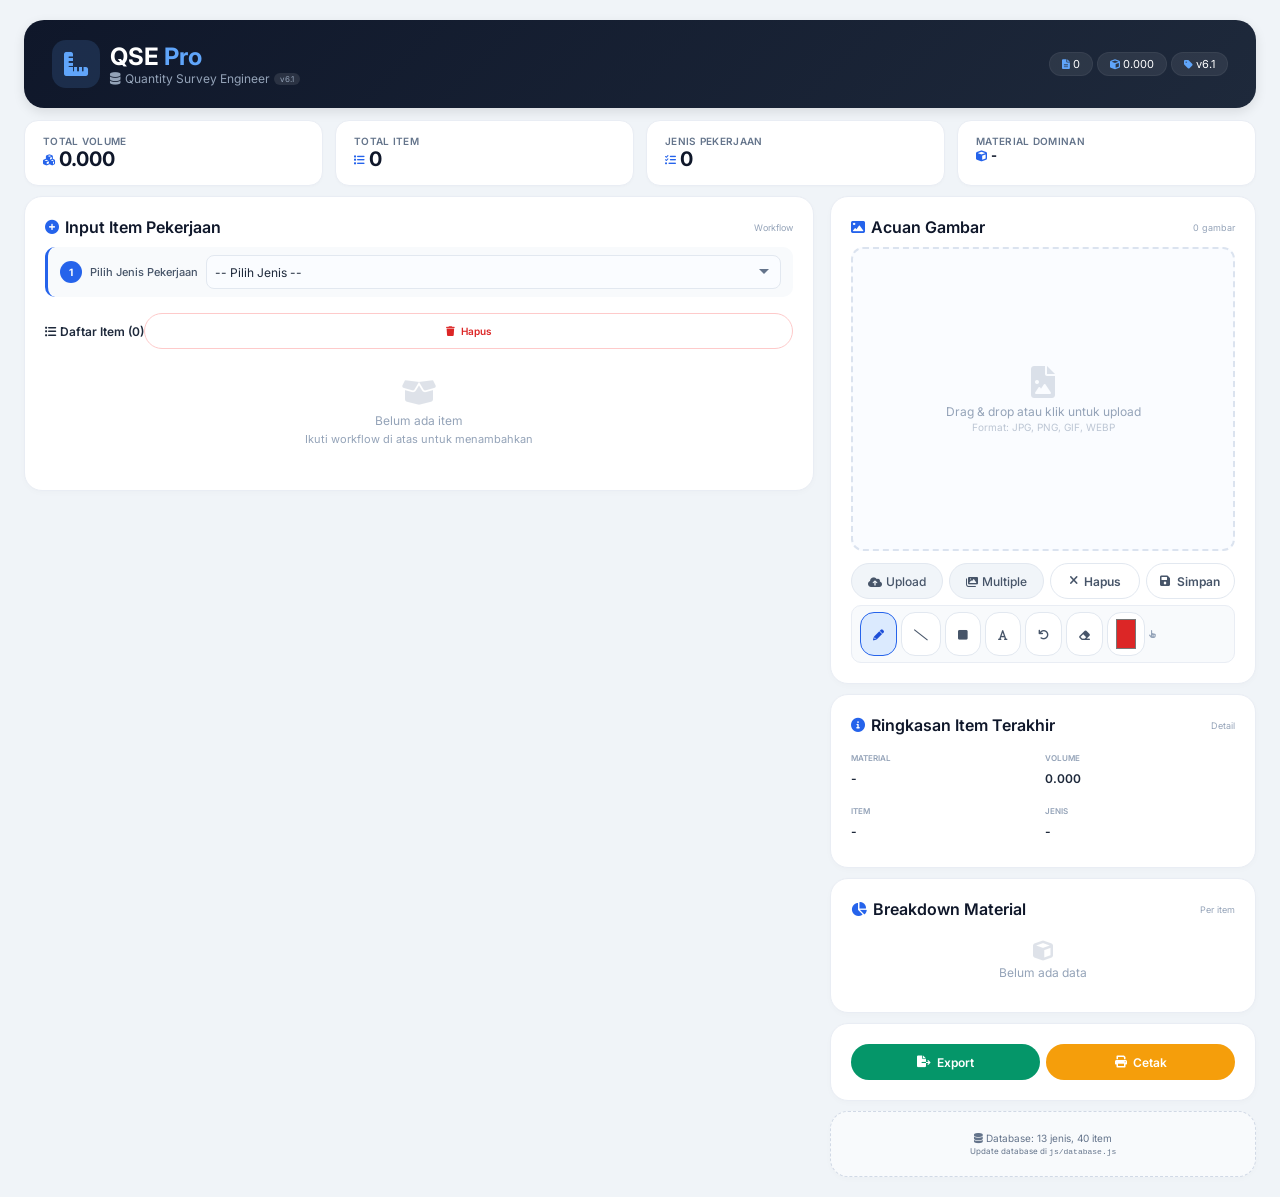
==== commit 72933374: "Add initial HTML structure for QSE Pro app" ====
--- a/index.html
+++ b/index.html
@@ -2,9 +2,12 @@
 <html lang="id">
 <head>
     <meta charset="UTF-8" />
-    <meta name="viewport" content="width=device-width, initial-scale=1.0, maximum-scale=1.0, user-scalable=no" />
+    <meta name="viewport" content="width=device-width, initial-scale=1.0, maximum-scale=1.0, user-scalable=no, viewport-fit=cover" />
     <meta name="theme-color" content="#0f172a" />
+    <meta name="apple-mobile-web-app-capable" content="yes" />
+    <meta name="apple-mobile-web-app-status-bar-style" content="black-translucent" />
     <meta name="description" content="Quantity Survey Engineer - Aplikasi Estimasi Material Proyek Konstruksi" />
+    <meta name="keywords" content="quantity take-off, estimasi material, konstruksi, qse" />
     <title>QSE Pro - Quantity Survey Engineer</title>
     
     <!-- PWA -->
@@ -15,2148 +18,333 @@
     <link href="https://fonts.googleapis.com/css2?family=Inter:opsz@14..32&display=swap" rel="stylesheet" />
     <link rel="stylesheet" href="https://cdnjs.cloudflare.com/ajax/libs/font-awesome/6.0.0-beta3/css/all.min.css" />
     
-    <style>
-        /* ============================================
-           CSS LENGKAP
-           ============================================ */
-        * { margin: 0; padding: 0; box-sizing: border-box; }
-        body {
-            font-family: 'Inter', sans-serif;
-            background: #f0f4f8;
-            color: #1e293b;
-            padding: 12px;
-        }
-        .container { max-width: 1400px; margin: 0 auto; }
-        
-        /* HEADER */
-        .header {
-            background: linear-gradient(135deg, #0f172a, #1e293b);
-            color: white;
-            padding: 16px 20px;
-            border-radius: 16px;
-            margin-bottom: 16px;
-            display: flex;
-            flex-wrap: wrap;
-            align-items: center;
-            justify-content: space-between;
-        }
-        .header-left { display: flex; align-items: center; gap: 12px; }
-        .header-left .logo-icon {
-            width: 40px; height: 40px;
-            background: rgba(96,165,250,0.15);
-            border-radius: 12px;
-            display: flex;
-            align-items: center;
-            justify-content: center;
-            font-size: 20px;
-            color: #60a5fa;
-        }
-        .header-left h1 { font-size: 18px; font-weight: 700; }
-        .header-left h1 span { color: #60a5fa; }
-        .header-left .subtitle { font-size: 10px; color: #94a3b8; }
-        .header-right { display: flex; gap: 6px; flex-wrap: wrap; }
-        .header-right .badge {
-            background: rgba(255,255,255,0.08);
-            padding: 4px 10px;
-            border-radius: 20px;
-            font-size: 10px;
-            display: flex;
-            align-items: center;
-            gap: 4px;
-            border: 1px solid rgba(255,255,255,0.05);
-        }
-        .header-right .badge i { color: #60a5fa; }
-        
-        /* STATS */
-        .stats-grid {
-            display: grid;
-            grid-template-columns: repeat(4, 1fr);
-            gap: 8px;
-            margin-bottom: 12px;
-        }
-        .stat-card {
-            background: white;
-            padding: 10px 12px;
-            border-radius: 12px;
-            border: 1px solid #e9edf4;
-        }
-        .stat-card .label { font-size: 9px; color: #64748b; text-transform: uppercase; letter-spacing: 0.3px; }
-        .stat-card .value { font-size: 15px; font-weight: 700; color: #0f172a; }
-        .stat-card .value i { font-size: 12px; margin-right: 4px; color: #2563eb; }
-        
-        /* MAIN GRID */
-        .main-grid { display: grid; grid-template-columns: 1.3fr 0.7fr; gap: 12px; }
-        .card {
-            background: white;
-            border-radius: 16px;
-            padding: 16px;
-            border: 1px solid #e9edf4;
-            box-shadow: 0 2px 8px rgba(0,0,0,0.02);
-        }
-        .card-title { font-size: 14px; font-weight: 600; margin-bottom: 12px; display: flex; align-items: center; gap: 8px; }
-        .card-title i { color: #2563eb; font-size: 16px; }
-        .card-title .sub { font-size: 10px; color: #94a3b8; font-weight: 400; margin-left: auto; }
-        
-        /* ========== GAMBAR AREA ========== */
-        .gambar-container {
-            position: relative;
-            border: 2px dashed #dbe3ef;
-            border-radius: 12px;
-            background: #fafcff;
-            min-height: 200px;
-            overflow: hidden;
-            transition: 0.2s;
-            touch-action: none;
-        }
-        .gambar-container.drag-over {
-            border-color: #2563eb;
-            background: #eff6ff;
-        }
-        .gambar-container .placeholder {
-            display: flex;
-            flex-direction: column;
-            align-items: center;
-            justify-content: center;
-            min-height: 200px;
-            padding: 20px;
-            color: #94a3b8;
-            pointer-events: none;
-        }
-        .gambar-container .placeholder i { font-size: 36px; margin-bottom: 8px; opacity: 0.3; }
-        
-        /* Image Wrapper untuk Zoom & Pan */
-        .image-wrapper {
-            position: relative;
-            width: 100%;
-            height: 100%;
-            overflow: hidden;
-            cursor: grab;
-            user-select: none;
-            touch-action: none;
-            min-height: 200px;
-            display: none;
-        }
-        .image-wrapper.active { display: block; }
-        .image-wrapper:active { cursor: grabbing; }
-        .image-wrapper img {
-            display: block;
-            width: 100%;
-            height: auto;
-            transform-origin: 0 0;
-            transition: none;
-            pointer-events: none;
-            max-height: 500px;
-            object-fit: contain;
-        }
-        .image-wrapper img.loaded { pointer-events: auto; }
-        
-        /* Canvas untuk markup */
-        .markup-canvas {
-            position: absolute;
-            top: 0;
-            left: 0;
-            width: 100%;
-            height: 100%;
-            pointer-events: none;
-            z-index: 5;
-        }
-        .markup-canvas.drawing { pointer-events: auto; }
-        
-        /* Controls Zoom */
-        .zoom-controls {
-            position: absolute;
-            bottom: 12px;
-            right: 12px;
-            display: flex;
-            gap: 4px;
-            background: rgba(255,255,255,0.95);
-            padding: 4px;
-            border-radius: 10px;
-            box-shadow: 0 2px 12px rgba(0,0,0,0.15);
-            z-index: 10;
-        }
-        .zoom-controls button {
-            width: 32px;
-            height: 32px;
-            border: none;
-            border-radius: 8px;
-            background: transparent;
-            color: #1e293b;
-            cursor: pointer;
-            font-size: 14px;
-            transition: 0.15s;
-            display: flex;
-            align-items: center;
-            justify-content: center;
-        }
-        .zoom-controls button:hover { background: #e2e8f0; }
-        .zoom-controls button:active { background: #cbd5e1; }
-        .zoom-controls .zoom-level {
-            font-size: 11px;
-            font-weight: 600;
-            color: #475569;
-            min-width: 40px;
-            text-align: center;
-            display: flex;
-            align-items: center;
-            justify-content: center;
-        }
-        .zoom-controls .divider {
-            width: 1px;
-            background: #e2e8f0;
-        }
-        
-        /* Info Gambar */
-        .gambar-info {
-            display: flex;
-            justify-content: space-between;
-            align-items: center;
-            padding: 6px 12px;
-            background: #f8fafc;
-            border-radius: 10px;
-            margin-top: 6px;
-            font-size: 11px;
-            color: #64748b;
-            flex-wrap: wrap;
-            gap: 4px;
-        }
-        .gambar-info .gambar-nama { font-weight: 500; color: #0f172a; }
-        .gambar-info .gambar-ukuran { color: #94a3b8; }
-        
-        /* Upload Area */
-        .upload-area {
-            display: flex;
-            gap: 8px;
-            flex-wrap: wrap;
-            margin-top: 8px;
-        }
-        .upload-area .file-label {
-            padding: 6px 14px;
-            border-radius: 20px;
-            background: #f1f5f9;
-            border: 1px solid #e2e8f0;
-            font-size: 11px;
-            font-weight: 500;
-            cursor: pointer;
-            transition: 0.15s;
-            display: inline-flex;
-            align-items: center;
-            gap: 6px;
-            color: #475569;
-        }
-        .upload-area .file-label:hover { background: #e2e8f0; }
-        .upload-area .file-label i { font-size: 12px; }
-        #fileInput { display: none; }
-        
-        /* Thumbnail List */
-        .thumbnail-list {
-            display: flex;
-            gap: 8px;
-            flex-wrap: wrap;
-            margin-top: 8px;
-        }
-        .thumbnail-item {
-            position: relative;
-            width: 56px;
-            height: 56px;
-            border-radius: 8px;
-            overflow: hidden;
-            border: 2px solid #e2e8f0;
-            cursor: pointer;
-            transition: 0.15s;
-            flex-shrink: 0;
-        }
-        .thumbnail-item:hover { border-color: #2563eb; }
-        .thumbnail-item.active { border-color: #2563eb; box-shadow: 0 0 0 2px rgba(37,99,235,0.2); }
-        .thumbnail-item img {
-            width: 100%;
-            height: 100%;
-            object-fit: cover;
-        }
-        .thumbnail-item .remove-thumb {
-            position: absolute;
-            top: -4px;
-            right: -4px;
-            width: 18px;
-            height: 18px;
-            border-radius: 50%;
-            background: #dc2626;
-            color: white;
-            border: none;
-            font-size: 10px;
-            cursor: pointer;
-            display: flex;
-            align-items: center;
-            justify-content: center;
-            opacity: 0;
-            transition: 0.15s;
-        }
-        .thumbnail-item:hover .remove-thumb { opacity: 1; }
-        .thumbnail-item .badge-order {
-            position: absolute;
-            bottom: 2px;
-            left: 2px;
-            background: rgba(0,0,0,0.7);
-            color: white;
-            font-size: 8px;
-            padding: 1px 6px;
-            border-radius: 10px;
-        }
-        
-        /* Markup Tools */
-        .markup-tools {
-            display: flex;
-            gap: 4px;
-            flex-wrap: wrap;
-            padding: 6px 10px;
-            background: #f8fafc;
-            border-radius: 10px;
-            margin-top: 6px;
-            border: 1px solid #e9edf4;
-        }
-        .markup-tools button {
-            padding: 4px 10px;
-            border: 1px solid #e2e8f0;
-            border-radius: 16px;
-            background: white;
-            font-size: 10px;
-            font-weight: 500;
-            cursor: pointer;
-            transition: 0.15s;
-            color: #475569;
-            display: flex;
-            align-items: center;
-            gap: 4px;
-            font-family: 'Inter', sans-serif;
-        }
-        .markup-tools button:hover { background: #f1f5f9; }
-        .markup-tools button.active {
-            background: #dbeafe;
-            border-color: #2563eb;
-            color: #1d4ed8;
-        }
-        .markup-tools button i { font-size: 12px; }
-        .markup-tools .color-picker {
-            display: flex;
-            gap: 3px;
-            align-items: center;
-            padding: 2px 6px;
-            border: 1px solid #e2e8f0;
-            border-radius: 16px;
-            background: white;
-        }
-        .markup-tools .color-picker input[type="color"] {
-            width: 20px;
-            height: 20px;
-            border: none;
-            padding: 0;
-            cursor: pointer;
-            background: none;
-        }
-        
-        /* ============================================
-           WORKFLOW
-           ============================================ */
-        .workflow-step {
-            display: flex;
-            align-items: center;
-            gap: 12px;
-            padding: 10px 14px;
-            background: #f8fafc;
-            border-radius: 12px;
-            margin-bottom: 10px;
-            border-left: 4px solid #2563eb;
-        }
-        .workflow-step .step-num {
-            width: 26px;
-            height: 26px;
-            background: #2563eb;
-            color: white;
-            border-radius: 50%;
-            display: flex;
-            align-items: center;
-            justify-content: center;
-            font-size: 11px;
-            font-weight: 700;
-            flex-shrink: 0;
-        }
-        .workflow-step .step-label {
-            font-size: 12px;
-            font-weight: 500;
-            color: #475569;
-        }
-        
-        /* ============================================
-           FORM
-           ============================================ */
-        .form-group { margin-bottom: 10px; }
-        .form-group label {
-            display: block;
-            font-size: 10px;
-            font-weight: 600;
-            color: #475569;
-            margin-bottom: 3px;
-            text-transform: uppercase;
-            letter-spacing: 0.3px;
-        }
-        .form-group label i { margin-right: 4px; color: #94a3b8; }
-        .form-group .hint { font-size: 9px; color: #94a3b8; margin-top: 2px; }
-        select, input {
-            width: 100%;
-            padding: 8px 12px;
-            border-radius: 10px;
-            border: 1.5px solid #e2e8f0;
-            background: #fafcff;
-            font-size: 13px;
-            transition: 0.2s;
-            font-family: 'Inter', sans-serif;
-            appearance: auto;
-        }
-        select:focus, input:focus {
-            outline: none;
-            border-color: #2563eb;
-            box-shadow: 0 0 0 3px rgba(37,99,235,0.08);
-        }
-        .form-row { display: grid; grid-template-columns: 1fr 1fr; gap: 10px; }
-        .form-row-3 { display: grid; grid-template-columns: 1fr 1fr 1fr; gap: 10px; }
-        .form-row-4 { display: grid; grid-template-columns: 1fr 1fr 1fr 1fr; gap: 10px; }
-        
-        /* ============================================
-           ITEM PICKER
-           ============================================ */
-        .item-picker {
-            display: grid;
-            grid-template-columns: repeat(auto-fill, minmax(140px, 1fr));
-            gap: 8px;
-            margin: 8px 0 12px 0;
-        }
-        .item-picker-btn {
-            padding: 10px 12px;
-            border: 2px solid #e2e8f0;
-            border-radius: 12px;
-            background: #fafcff;
-            cursor: pointer;
-            transition: 0.2s;
-            text-align: center;
-            font-family: 'Inter', sans-serif;
-            font-size: 12px;
-            font-weight: 500;
-            color: #475569;
-        }
-        .item-picker-btn:hover {
-            border-color: #94a3b8;
-            background: #f1f5f9;
-        }
-        .item-picker-btn.active {
-            border-color: #2563eb;
-            background: #dbeafe;
-            color: #1d4ed8;
-        }
-        .item-picker-btn i {
-            display: block;
-            font-size: 20px;
-            margin-bottom: 4px;
-            color: #2563eb;
-        }
-        .item-picker-btn .badge-item {
-            font-size: 9px;
-            background: #e2e8f0;
-            padding: 1px 8px;
-            border-radius: 10px;
-            display: inline-block;
-            margin-top: 2px;
-        }
-        
-        /* ============================================
-           CALC DETAIL
-           ============================================ */
-        .calc-detail {
-            background: #f8fafc;
-            border-radius: 10px;
-            padding: 12px 14px;
-            margin-top: 10px;
-            border: 1px solid #e9edf4;
-            display: none;
-        }
-        .calc-detail.show { display: block; }
-        .calc-detail .formula {
-            font-weight: 600;
-            color: #0f172a;
-            font-size: 13px;
-            padding: 6px 10px;
-            background: #e0f2fe;
-            border-radius: 8px;
-            margin-bottom: 8px;
-        }
-        .calc-detail .step {
-            color: #475569;
-            margin-top: 4px;
-            display: flex;
-            flex-wrap: wrap;
-            gap: 4px 10px;
-            font-size: 12px;
-        }
-        .calc-detail .step span {
-            background: white;
-            padding: 2px 10px;
-            border-radius: 16px;
-            border: 1px solid #e2e8f0;
-        }
-        .calc-detail .result-box {
-            margin-top: 8px;
-            padding: 8px 14px;
-            background: #dbeafe;
-            border-radius: 8px;
-            font-weight: 600;
-            color: #1d4ed8;
-            font-size: 14px;
-        }
-        .calc-detail .result-box .sub-result {
-            font-weight: 400;
-            font-size: 11px;
-            color: #475569;
-            display: block;
-            margin-top: 2px;
-        }
-        
-        /* ============================================
-           ITEM LIST
-           ============================================ */
-        .item-list {
-            max-height: 280px;
-            overflow-y: auto;
-            margin-top: 8px;
-        }
-        .item-list::-webkit-scrollbar { width: 4px; }
-        .item-list::-webkit-scrollbar-thumb { background: #d1d9e6; border-radius: 20px; }
-        
-        .item-card {
-            background: #f8fafc;
-            border-radius: 10px;
-            padding: 10px 12px;
-            margin-bottom: 6px;
-            border-left: 3px solid #2563eb;
-        }
-        .item-card .item-header {
-            display: flex;
-            justify-content: space-between;
-            align-items: flex-start;
-            flex-wrap: wrap;
-            gap: 4px;
-        }
-        .item-card .item-name { font-weight: 600; font-size: 13px; color: #0f172a; }
-        .item-card .item-name .badge-type {
-            font-size: 9px;
-            font-weight: 500;
-            background: #dbeafe;
-            color: #1d4ed8;
-            padding: 1px 8px;
-            border-radius: 20px;
-            margin-left: 4px;
-        }
-        .item-card .item-details {
-            display: flex;
-            flex-wrap: wrap;
-            gap: 4px 8px;
-            margin-top: 4px;
-            font-size: 11px;
-            color: #475569;
-        }
-        .item-card .item-details span { display: flex; align-items: center; gap: 2px; }
-        .item-card .item-details i { color: #94a3b8; font-size: 10px; }
-        .item-card .item-volume {
-            font-weight: 700;
-            font-size: 13px;
-            color: #0f172a;
-            background: white;
-            padding: 2px 10px;
-            border-radius: 20px;
-            border: 1px solid #e2e8f0;
-        }
-        .item-card .item-actions { display: flex; gap: 4px; }
-        .item-card .item-actions button {
-            background: transparent;
-            border: none;
-            padding: 2px 6px;
-            border-radius: 6px;
-            cursor: pointer;
-            color: #94a3b8;
-        }
-        .item-card .item-actions button:hover { background: #e2e8f0; }
-        .item-card .item-actions .del:hover { background: #fee2e2; color: #dc2626; }
-        
-        /* ============================================
-           EMPTY STATE
-           ============================================ */
-        .empty-state { text-align: center; padding: 30px 20px; color: #94a3b8; font-size: 13px; }
-        .empty-state i { font-size: 30px; opacity: 0.3; display: block; margin-bottom: 8px; }
-        
-        /* ============================================
-           MATERIAL BREAKDOWN
-           ============================================ */
-        .material-breakdown { margin-top: 8px; }
-        .material-breakdown .mat-item {
-            display: flex;
-            justify-content: space-between;
-            padding: 4px 0;
-            border-bottom: 1px solid #e9edf4;
-            font-size: 12px;
-        }
-        .material-breakdown .mat-item:last-child { border-bottom: none; }
-        .material-breakdown .mat-name { font-weight: 500; }
-        .material-breakdown .mat-vol { font-weight: 600; color: #2563eb; }
-        
-        /* ============================================
-           MATERIAL INFO
-           ============================================ */
-        #materialInfo {
-            display: grid;
-            grid-template-columns: 1fr 1fr;
-            gap: 6px;
-        }
-        #materialInfo div { font-size: 12px; }
-        #materialInfo .label {
-            font-size: 9px;
-            color: #94a3b8;
-            text-transform: uppercase;
-            font-weight: 600;
-        }
-        #materialInfo .value { font-weight: 600; }
-        
-        /* ============================================
-           BUTTONS
-           ============================================ */
-        .btn {
-            padding: 8px 16px;
-            border-radius: 24px;
-            font-weight: 600;
-            font-size: 12px;
-            border: none;
-            cursor: pointer;
-            display: inline-flex;
-            align-items: center;
-            gap: 6px;
-            transition: 0.15s;
-            font-family: 'Inter', sans-serif;
-        }
-        .btn-primary { background: #2563eb; color: white; }
-        .btn-primary:hover { background: #1d4ed8; }
-        .btn-danger { background: #dc2626; color: white; }
-        .btn-danger:hover { background: #b91c1c; }
-        .btn-outline { background: transparent; color: #475569; border: 1.5px solid #e2e8f0; }
-        .btn-outline:hover { background: #f1f5f9; }
-        .btn-success { background: #059669; color: white; }
-        .btn-success:hover { background: #047857; }
-        .btn-warning { background: #f59e0b; color: white; }
-        .btn-warning:hover { background: #d97706; }
-        .btn-sm { padding: 4px 10px; font-size: 10px; }
-        .btn-group { display: flex; gap: 8px; flex-wrap: wrap; }
-        .btn-group .btn { flex: 1; justify-content: center; }
-        
-        /* ============================================
-           HIDDEN
-           ============================================ */
-        .hidden { display: none !important; }
-        
-        /* ============================================
-           RESPONSIVE
-           ============================================ */
-        @media (min-width: 768px) {
-            .main-grid { grid-template-columns: 1.3fr 0.7fr; }
-            body { padding: 20px; }
-            .header { padding: 20px 28px; }
-            .header-left h1 { font-size: 24px; }
-            .stat-card { padding: 14px 18px; }
-            .stat-card .value { font-size: 20px; }
-            .item-picker { grid-template-columns: repeat(auto-fill, minmax(160px, 1fr)); }
-        }
-        @media (max-width: 480px) {
-            .stats-grid { grid-template-columns: 1fr 1fr; }
-            .form-row { grid-template-columns: 1fr; }
-            .form-row-3 { grid-template-columns: 1fr 1fr; }
-            .form-row-4 { grid-template-columns: 1fr 1fr; }
-            .item-picker { grid-template-columns: repeat(2, 1fr); }
-            .item-picker-btn { padding: 8px 10px; font-size: 11px; }
-            .item-picker-btn i { font-size: 16px; }
-            .zoom-controls { bottom: 6px; right: 6px; }
-            .zoom-controls button { width: 28px; height: 28px; font-size: 12px; }
-            .thumbnail-item { width: 44px; height: 44px; }
-        }
-    </style>
+    <!-- CSS -->
+    <link rel="stylesheet" href="css/style.css" />
 </head>
 <body>
-<div class="container">
-
-    <!-- ===== HEADER ===== -->
-    <header class="header">
-        <div class="header-left">
-            <div class="logo-icon"><i class="fas fa-ruler-combined"></i></div>
-            <div>
-                <h1>QSE <span>Pro</span></h1>
-                <div class="subtitle"><i class="fas fa-database"></i> Quantity Survey Engineer</div>
-            </div>
-        </div>
-        <div class="header-right">
-            <div class="badge"><i class="fas fa-file-alt"></i> <span id="totalItemsBadge">0</span></div>
-            <div class="badge"><i class="fas fa-cube"></i> <span id="totalVolumeBadge">0.000</span></div>
-            <div class="badge"><i class="fas fa-tag"></i> v6.0</div>
-        </div>
-    </header>
-
-    <!-- ===== STATS ===== -->
-    <div class="stats-grid">
-        <div class="stat-card">
-            <div class="label">Total Volume</div>
-            <div class="value"><i class="fas fa-cubes"></i> <span id="statTotalVolume">0.000</span></div>
-        </div>
-        <div class="stat-card">
-            <div class="label">Total Item</div>
-            <div class="value"><i class="fas fa-list"></i> <span id="statTotalItem">0</span></div>
-        </div>
-        <div class="stat-card">
-            <div class="label">Jenis Pekerjaan</div>
-            <div class="value"><i class="fas fa-tasks"></i> <span id="statJenisPekerjaan">0</span></div>
-        </div>
-        <div class="stat-card">
-            <div class="label">Material Dominan</div>
-            <div class="value" style="font-size:13px;"><i class="fas fa-cube"></i> <span id="statMaterialTop">-</span></div>
+    <div class="container">
+        <!-- ===== HEADER ===== -->
+        <header class="header">
+            <div class="header-left">
+                <div class="logo-icon">
+                    <i class="fas fa-ruler-combined"></i>
+                </div>
+                <div>
+                    <h1>QSE <span>Pro</span></h1>
+                    <div class="subtitle">
+                        <i class="fas fa-database"></i> Quantity Survey Engineer
+                        <span class="version">v6.1</span>
+                    </div>
+                </div>
+            </div>
+            <div class="header-right">
+                <div class="badge" title="Total Item">
+                    <i class="fas fa-file-alt"></i> <span id="totalItemsBadge">0</span>
+                </div>
+                <div class="badge" title="Total Volume">
+                    <i class="fas fa-cube"></i> <span id="totalVolumeBadge">0.000</span>
+                </div>
+                <div class="badge" title="Versi">
+                    <i class="fas fa-tag"></i> v6.1
+                </div>
+            </div>
+        </header>
+
+        <!-- ===== STATS ===== -->
+        <section class="stats-grid" aria-label="Statistik">
+            <div class="stat-card">
+                <div class="label">Total Volume</div>
+                <div class="value">
+                    <i class="fas fa-cubes"></i> 
+                    <span id="statTotalVolume">0.000</span>
+                </div>
+            </div>
+            <div class="stat-card">
+                <div class="label">Total Item</div>
+                <div class="value">
+                    <i class="fas fa-list"></i> 
+                    <span id="statTotalItem">0</span>
+                </div>
+            </div>
+            <div class="stat-card">
+                <div class="label">Jenis Pekerjaan</div>
+                <div class="value">
+                    <i class="fas fa-tasks"></i> 
+                    <span id="statJenisPekerjaan">0</span>
+                </div>
+            </div>
+            <div class="stat-card">
+                <div class="label">Material Dominan</div>
+                <div class="value" style="font-size:13px;">
+                    <i class="fas fa-cube"></i> 
+                    <span id="statMaterialTop">-</span>
+                </div>
+            </div>
+        </section>
+
+        <!-- ===== MAIN GRID ===== -->
+        <div class="main-grid">
+
+            <!-- ===== LEFT COLUMN ===== -->
+            <div class="left-column">
+
+                <!-- ===== INPUT ITEM ===== -->
+                <div class="card">
+                    <div class="card-title">
+                        <i class="fas fa-plus-circle"></i> Input Item Pekerjaan
+                        <span class="sub">Workflow</span>
+                    </div>
+
+                    <!-- STEP 1: Pilih Jenis -->
+                    <div class="workflow-step">
+                        <div class="step-num">1</div>
+                        <div class="step-label">Pilih Jenis Pekerjaan</div>
+                        <div style="flex:1; min-width:100px;">
+                            <select id="jenisPekerjaanUtama" aria-label="Pilih Jenis Pekerjaan">
+                                <option value="">-- Pilih Jenis --</option>
+                            </select>
+                        </div>
+                    </div>
+
+                    <!-- STEP 2: Pilih Item -->
+                    <div id="step2Container" class="hidden">
+                        <div class="workflow-step">
+                            <div class="step-num">2</div>
+                            <div class="step-label">Pilih Item Pekerjaan</div>
+                            <div style="flex:1; font-size:11px; color:#64748b; text-align:right;" id="selectedJenisLabel">-</div>
+                        </div>
+                        <div class="item-picker" id="itemPickerContainer" role="list">
+                            <div style="grid-column:1/-1; text-align:center; color:#94a3b8; font-size:13px; padding:20px 0;">
+                                <i class="fas fa-arrow-up" style="display:block; font-size:24px; margin-bottom:8px; opacity:0.3;"></i>
+                                Pilih Jenis Pekerjaan terlebih dahulu
+                            </div>
+                        </div>
+                    </div>
+
+                    <!-- STEP 3: Input Dimensi -->
+                    <div id="step3Container" class="hidden">
+                        <div class="workflow-step">
+                            <div class="step-num">3</div>
+                            <div class="step-label">Input Dimensi</div>
+                            <div style="flex:1; font-size:11px; color:#2563eb; font-weight:600; text-align:right;" id="selectedItemLabel">-</div>
+                        </div>
+                        
+                        <!-- Form Container -->
+                        <div id="formContainer"></div>
+                        
+                        <!-- Detail Perhitungan -->
+                        <div id="calcDetailContainer" class="calc-detail">
+                            <div class="formula" id="rumusDisplay">📐 Rumus</div>
+                            <div class="step" id="stepDisplay">
+                                <span>Masukkan dimensi untuk melihat hasil</span>
+                            </div>
+                            <div class="result-box" id="resultDisplay">
+                                Hasil: <strong id="calcResultValue">0.000</strong>
+                                <span class="sub-result" id="calcResultSub">-</span>
+                            </div>
+                        </div>
+
+                        <!-- Action Buttons -->
+                        <div class="btn-group" style="margin-top:10px;">
+                            <button class="btn btn-primary" id="tambahBtn">
+                                <i class="fas fa-plus"></i> Tambah Item
+                            </button>
+                            <button class="btn btn-outline" id="resetFormBtn">
+                                <i class="fas fa-redo"></i> Reset
+                            </button>
+                        </div>
+                    </div>
+
+                    <!-- Item List -->
+                    <div style="margin-top:16px;">
+                        <div style="display:flex; justify-content:space-between; align-items:center; margin-bottom:6px;">
+                            <span style="font-weight:600; font-size:12px;">
+                                <i class="fas fa-list-ul"></i> Daftar Item 
+                                (<span id="jumlahItem">0</span>)
+                            </span>
+                            <button class="btn btn-danger btn-sm" id="hapusSemuaBtn" 
+                                    style="background:transparent; color:#dc2626; border:1px solid #fecaca; padding:4px 12px; font-size:10px;">
+                                <i class="fas fa-trash"></i> Hapus
+                            </button>
+                        </div>
+                        <div class="item-list" id="itemListContainer">
+                            <div class="empty-state">
+                                <i class="fas fa-box-open"></i>
+                                <p>Belum ada item</p>
+                                <p style="font-size:10px; margin-top:4px; opacity:0.6;">Ikuti workflow di atas untuk menambahkan</p>
+                            </div>
+                        </div>
+                    </div>
+                </div>
+            </div>
+
+            <!-- ===== RIGHT COLUMN ===== -->
+            <div class="right-column">
+
+                <!-- ===== ACUAN GAMBAR ===== -->
+                <div class="card">
+                    <div class="card-title">
+                        <i class="fas fa-image"></i> Acuan Gambar
+                        <span class="sub" id="gambarCount">0 gambar</span>
+                    </div>
+
+                    <!-- Gambar Container -->
+                    <div class="gambar-container" id="gambarContainer">
+                        <!-- Placeholder -->
+                        <div id="gambarPlaceholder" class="placeholder">
+                            <i class="fas fa-file-image"></i>
+                            <span>Drag & drop atau klik untuk upload</span>
+                            <span style="font-size:10px; opacity:0.6; margin-top:2px;">Format: JPG, PNG, GIF, WEBP</span>
+                        </div>
+
+                        <!-- Image Wrapper -->
+                        <div class="image-wrapper" id="imageWrapper">
+                            <img id="gambarPreview" alt="Preview gambar" />
+                            <canvas class="markup-canvas" id="markupCanvas"></canvas>
+                        </div>
+
+                        <!-- Zoom Controls -->
+                        <div class="zoom-controls" id="zoomControls" style="display:none;">
+                            <button id="zoomOutBtn" title="Zoom Out" aria-label="Zoom Out">
+                                <i class="fas fa-minus"></i>
+                            </button>
+                            <span class="zoom-level" id="zoomLevel">100%</span>
+                            <button id="zoomInBtn" title="Zoom In" aria-label="Zoom In">
+                                <i class="fas fa-plus"></i>
+                            </button>
+                            <span class="divider"></span>
+                            <button id="zoomFitBtn" title="Fit to Screen" aria-label="Fit to Screen">
+                                <i class="fas fa-expand"></i>
+                            </button>
+                            <button id="zoomResetBtn" title="Reset View" aria-label="Reset View">
+                                <i class="fas fa-home"></i>
+                            </button>
+                        </div>
+                    </div>
+
+                    <!-- Gambar Info -->
+                    <div class="gambar-info" id="gambarInfo" style="display:none;">
+                        <span class="gambar-nama" id="gambarNama">-</span>
+                        <span class="gambar-ukuran" id="gambarUkuran">-</span>
+                    </div>
+
+                    <!-- Thumbnail List -->
+                    <div class="thumbnail-list" id="thumbnailList"></div>
+
+                    <!-- Upload Area -->
+                    <div class="upload-area">
+                        <label for="fileInput" class="file-label">
+                            <i class="fas fa-cloud-upload-alt"></i> Upload
+                        </label>
+                        <label for="fileInputMultiple" class="file-label">
+                            <i class="fas fa-images"></i> Multiple
+                        </label>
+                        <button class="btn btn-outline btn-sm" id="hapusGambarBtn">
+                            <i class="fas fa-times"></i> Hapus
+                        </button>
+                        <button class="btn btn-outline btn-sm" id="simpanGambarBtn">
+                            <i class="fas fa-save"></i> Simpan
+                        </button>
+                    </div>
+                    <input type="file" id="fileInput" accept="image/*" />
+                    <input type="file" id="fileInputMultiple" accept="image/*" multiple />
+
+                    <!-- Markup Tools -->
+                    <div class="markup-tools">
+                        <button id="markupDraw" class="active" title="Gambar bebas">
+                            <i class="fas fa-pencil-alt"></i>
+                        </button>
+                        <button id="markupLine" title="Garis">
+                            <i class="fas fa-slash"></i>
+                        </button>
+                        <button id="markupRect" title="Kotak">
+                            <i class="fas fa-square"></i>
+                        </button>
+                        <button id="markupText" title="Teks">
+                            <i class="fas fa-font"></i>
+                        </button>
+                        <button id="markupUndo" title="Undo">
+                            <i class="fas fa-undo"></i>
+                        </button>
+                        <button id="markupClear" title="Hapus semua">
+                            <i class="fas fa-eraser"></i>
+                        </button>
+                        <div class="color-picker">
+                            <input type="color" id="markupColor" value="#dc2626" />
+                        </div>
+                        <span style="font-size:8px; color:#94a3b8; display:flex; align-items:center;">
+                            <i class="fas fa-hand-pointer"></i>
+                        </span>
+                    </div>
+                </div>
+
+                <!-- ===== RINGKASAN MATERIAL ===== -->
+                <div class="card" style="margin-top:10px;">
+                    <div class="card-title">
+                        <i class="fas fa-info-circle"></i> Ringkasan Item Terakhir
+                        <span class="sub">Detail</span>
+                    </div>
+                    <div id="materialInfo">
+                        <div>
+                            <div class="label">Material</div>
+                            <div class="value" id="displayMaterial">-</div>
+                        </div>
+                        <div>
+                            <div class="label">Volume</div>
+                            <div class="value" id="displayVolume">0.000</div>
+                        </div>
+                        <div>
+                            <div class="label">Item</div>
+                            <div class="value" id="displayItem">-</div>
+                        </div>
+                        <div>
+                            <div class="label">Jenis</div>
+                            <div class="value" id="displayJenis">-</div>
+                        </div>
+                    </div>
+                </div>
+
+                <!-- ===== BREAKDOWN MATERIAL ===== -->
+                <div class="card" style="margin-top:10px;">
+                    <div class="card-title">
+                        <i class="fas fa-chart-pie"></i> Breakdown Material
+                        <span class="sub">Per item</span>
+                    </div>
+                    <div id="materialBreakdown" class="material-breakdown">
+                        <div style="color:#94a3b8; font-size:11px; text-align:center; padding:12px 0;">
+                            <i class="fas fa-cube" style="display:block; font-size:20px; margin-bottom:4px; opacity:0.3;"></i>
+                            Belum ada data
+                        </div>
+                    </div>
+                </div>
+
+                <!-- ===== ACTION BUTTONS ===== -->
+                <div class="card" style="margin-top:10px;">
+                    <div class="btn-group">
+                        <button class="btn btn-success btn-sm" id="exportBtn">
+                            <i class="fas fa-file-export"></i> Export
+                        </button>
+                        <button class="btn btn-warning btn-sm" id="cetakBtn">
+                            <i class="fas fa-print"></i> Cetak
+                        </button>
+                    </div>
+                </div>
+
+                <!-- ===== DATABASE INFO ===== -->
+                <div class="card" style="margin-top:10px; background:#f8fafc; border:1px dashed #d1d9e6;">
+                    <div style="font-size:10px; color:#64748b; text-align:center;">
+                        <i class="fas fa-database"></i> Database: <span id="dbInfo">0 jenis, 0 item</span>
+                        <br>
+                        <span style="font-size:8px;">Update database di <code>js/database.js</code></span>
+                    </div>
+                </div>
+            </div>
         </div>
     </div>
 
-    <!-- ===== MAIN GRID ===== -->
-    <div class="main-grid">
-
-        <!-- ===== LEFT: INPUT ===== -->
-        <div class="card">
-            <div class="card-title">
-                <i class="fas fa-plus-circle"></i> Input Item Pekerjaan
-                <span class="sub">Workflow</span>
-            </div>
-
-            <!-- STEP 1: Pilih Jenis -->
-            <div class="workflow-step">
-                <div class="step-num">1</div>
-                <div class="step-label">Pilih Jenis Pekerjaan</div>
-                <div style="flex:1; min-width:120px;">
-                    <select id="jenisPekerjaanUtama" style="margin:0;">
-                        <option value="">-- Pilih Jenis --</option>
-                    </select>
-                </div>
-            </div>
-
-            <!-- STEP 2: Pilih Item -->
-            <div id="step2Container" class="hidden">
-                <div class="workflow-step">
-                    <div class="step-num">2</div>
-                    <div class="step-label">Pilih Item Pekerjaan</div>
-                    <div style="flex:1; font-size:12px; color:#64748b;" id="selectedJenisLabel">-</div>
-                </div>
-                <div class="item-picker" id="itemPickerContainer">
-                    <div style="grid-column:1/-1; text-align:center; color:#94a3b8; font-size:13px; padding:20px 0;">
-                        <i class="fas fa-arrow-up" style="display:block; font-size:24px; margin-bottom:8px; opacity:0.3;"></i>
-                        Pilih Jenis Pekerjaan terlebih dahulu
-                    </div>
-                </div>
-            </div>
-
-            <!-- STEP 3: Input Dimensi -->
-            <div id="step3Container" class="hidden">
-                <div class="workflow-step">
-                    <div class="step-num">3</div>
-                    <div class="step-label">Input Dimensi</div>
-                    <div style="flex:1; font-size:12px; color:#2563eb; font-weight:600;" id="selectedItemLabel">-</div>
-                </div>
-                <div id="formContainer"></div>
-                <div id="calcDetailContainer" class="calc-detail">
-                    <div class="formula" id="rumusDisplay">📐 Rumus</div>
-                    <div class="step" id="stepDisplay">
-                        <span>Masukkan dimensi untuk melihat hasil</span>
-                    </div>
-                    <div class="result-box" id="resultDisplay">
-                        Hasil: <strong id="calcResultValue">0.000</strong>
-                        <span class="sub-result" id="calcResultSub">-</span>
-                    </div>
-                </div>
-                <div class="btn-group" style="margin-top:10px;">
-                    <button class="btn btn-primary" id="tambahBtn"><i class="fas fa-plus"></i> Tambah Item</button>
-                    <button class="btn btn-outline" id="resetFormBtn"><i class="fas fa-redo"></i> Reset</button>
-                </div>
-            </div>
-
-            <!-- Item List -->
-            <div style="margin-top:16px;">
-                <div style="display:flex; justify-content:space-between; align-items:center; margin-bottom:6px;">
-                    <span style="font-weight:600; font-size:12px;"><i class="fas fa-list-ul"></i> Daftar Item (<span id="jumlahItem">0</span>)</span>
-                    <button class="btn btn-danger btn-sm" id="hapusSemuaBtn" style="background:transparent; color:#dc2626; border:1px solid #fecaca; padding:2px 10px; font-size:10px;">
-                        <i class="fas fa-trash"></i> Hapus
-                    </button>
-                </div>
-                <div class="item-list" id="itemListContainer">
-                    <div class="empty-state">
-                        <i class="fas fa-box-open"></i>
-                        <p>Belum ada item</p>
-                        <p style="font-size:11px; margin-top:4px;">Ikuti workflow di atas untuk menambahkan</p>
-                    </div>
-                </div>
-            </div>
-        </div>
-
-        <!-- ===== RIGHT: INFO & GAMBAR ===== -->
-        <div>
-            <!-- ACUAN GAMBAR -->
-            <div class="card">
-                <div class="card-title">
-                    <i class="fas fa-image"></i> Acuan Gambar
-                    <span class="sub" id="gambarCount">0 gambar</span>
-                </div>
-
-                <!-- Container Gambar -->
-                <div class="gambar-container" id="gambarContainer">
-                    <!-- Placeholder -->
-                    <div id="gambarPlaceholder" class="placeholder">
-                        <i class="fas fa-file-image"></i>
-                        <span>Drag & drop atau klik untuk upload</span>
-                        <span style="font-size:11px; opacity:0.6;">Format: JPG, PNG, GIF, WEBP</span>
-                    </div>
-
-                    <!-- Image Wrapper -->
-                    <div class="image-wrapper" id="imageWrapper">
-                        <img id="gambarPreview" alt="Preview" />
-                        <canvas class="markup-canvas" id="markupCanvas"></canvas>
-                    </div>
-
-                    <!-- Zoom Controls -->
-                    <div class="zoom-controls" id="zoomControls" style="display:none;">
-                        <button id="zoomOutBtn" title="Zoom Out"><i class="fas fa-minus"></i></button>
-                        <span class="zoom-level" id="zoomLevel">100%</span>
-                        <button id="zoomInBtn" title="Zoom In"><i class="fas fa-plus"></i></button>
-                        <span class="divider"></span>
-                        <button id="zoomFitBtn" title="Fit to Screen"><i class="fas fa-expand"></i></button>
-                        <button id="zoomResetBtn" title="Reset View"><i class="fas fa-home"></i></button>
-                    </div>
-                </div>
-
-                <!-- Gambar Info -->
-                <div class="gambar-info" id="gambarInfo" style="display:none;">
-                    <span class="gambar-nama" id="gambarNama">-</span>
-                    <span class="gambar-ukuran" id="gambarUkuran">-</span>
-                </div>
-
-                <!-- Thumbnail List -->
-                <div class="thumbnail-list" id="thumbnailList"></div>
-
-                <!-- Upload Area -->
-                <div class="upload-area">
-                    <label for="fileInput" class="file-label"><i class="fas fa-cloud-upload-alt"></i> Upload Gambar</label>
-                    <label for="fileInputMultiple" class="file-label"><i class="fas fa-images"></i> Upload Multiple</label>
-                    <button class="btn btn-outline btn-sm" id="hapusGambarBtn"><i class="fas fa-times"></i> Hapus Semua</button>
-                    <button class="btn btn-outline btn-sm" id="simpanGambarBtn"><i class="fas fa-save"></i> Simpan</button>
-                </div>
-                <input type="file" id="fileInput" accept="image/*" />
-                <input type="file" id="fileInputMultiple" accept="image/*" multiple />
-
-                <!-- Markup Tools -->
-                <div class="markup-tools">
-                    <button id="markupDraw" class="active"><i class="fas fa-pencil-alt"></i> Gambar</button>
-                    <button id="markupLine"><i class="fas fa-slash"></i> Garis</button>
-                    <button id="markupRect"><i class="fas fa-square"></i> Kotak</button>
-                    <button id="markupText"><i class="fas fa-font"></i> Teks</button>
-                    <button id="markupUndo"><i class="fas fa-undo"></i> Undo</button>
-                    <button id="markupClear"><i class="fas fa-eraser"></i> Hapus</button>
-                    <div class="color-picker">
-                        <input type="color" id="markupColor" value="#dc2626" />
-                    </div>
-                    <span style="font-size:9px; color:#94a3b8; display:flex; align-items:center;">Klik & drag pada gambar</span>
-                </div>
-            </div>
-
-            <!-- RINGKASAN MATERIAL -->
-            <div class="card" style="margin-top:10px;">
-                <div class="card-title">
-                    <i class="fas fa-info-circle"></i> Ringkasan Item Terakhir
-                    <span class="sub">Detail</span>
-                </div>
-                <div id="materialInfo">
-                    <div><div class="label">Material</div><div class="value" id="displayMaterial">-</div></div>
-                    <div><div class="label">Volume</div><div class="value" id="displayVolume">0.000</div></div>
-                    <div><div class="label">Item</div><div class="value" id="displayItem">-</div></div>
-                    <div><div class="label">Jenis</div><div class="value" id="displayJenis">-</div></div>
-                </div>
-            </div>
-
-            <!-- BREAKDOWN MATERIAL -->
-            <div class="card" style="margin-top:10px;">
-                <div class="card-title">
-                    <i class="fas fa-chart-pie"></i> Breakdown Material
-                    <span class="sub">Per item</span>
-                </div>
-                <div id="materialBreakdown" class="material-breakdown">
-                    <div style="color:#94a3b8; font-size:12px; text-align:center; padding:12px 0;">
-                        <i class="fas fa-cube" style="display:block; font-size:20px; margin-bottom:4px; opacity:0.3;"></i>
-                        Belum ada data
-                    </div>
-                </div>
-            </div>
-
-            <!-- ACTION BUTTONS -->
-            <div class="card" style="margin-top:10px;">
-                <div class="btn-group">
-                    <button class="btn btn-success btn-sm" id="exportBtn"><i class="fas fa-file-export"></i> Export</button>
-                    <button class="btn btn-warning btn-sm" id="cetakBtn"><i class="fas fa-print"></i> Cetak</button>
-                </div>
-            </div>
-
-            <!-- Database Info -->
-            <div class="card" style="margin-top:10px; background:#f8fafc; border:1px dashed #d1d9e6;">
-                <div style="font-size:11px; color:#64748b; text-align:center;">
-                    <i class="fas fa-database"></i> Database: <span id="dbInfo">0 jenis, 0 item</span>
-                    <br>
-                    <span style="font-size:10px;">Update database di <code>js/database.js</code></span>
-                </div>
-            </div>
-        </div>
-    </div>
-</div>
-
-<!-- ===== SCRIPTS ===== -->
-<script src="js/utils.js"></script>
-<script src="js/database.js"></script>
-<script>
-    // ============================================
-    // APLIKASI UTAMA - TERINTEGRASI DENGAN DATABASE
-    // ============================================
-    (function() {
-        "use strict";
-
-        // ============================================
-        // CEK DEPENDENSI
-        // ============================================
-        if (typeof DATABASE === 'undefined') {
-            alert('❌ Database tidak ditemukan! Pastikan file database.js terload.');
-            return;
-        }
-        if (typeof Utils === 'undefined') {
-            alert('❌ Utils tidak ditemukan! Pastikan file utils.js terload.');
-            return;
-        }
-
-        // ============================================
-        // STATE
-        // ============================================
-        const state = {
-            items: [],
-            selectedJenis: '',
-            selectedItemKey: '',
-            currentData: {},
-            // Gambar
-            gambarList: [],
-            currentGambarIndex: 0,
-            // Zoom & Pan
-            zoom: 1,
-            panX: 0,
-            panY: 0,
-            isDragging: false,
-            dragStartX: 0,
-            dragStartY: 0,
-            startPanX: 0,
-            startPanY: 0,
-            // Markup
-            markupMode: 'draw',
-            markupColor: '#dc2626',
-            isDrawing: false,
-            drawStartX: 0,
-            drawStartY: 0,
-            markupHistory: [],
-            currentMarkup: null
-        };
-
-        // ============================================
-        // DOM REFS
-        // ============================================
-        const DOM = {
-            // Select
-            jenisSelect: document.getElementById('jenisPekerjaanUtama'),
-            
-            // Containers
-            step2: document.getElementById('step2Container'),
-            step3: document.getElementById('step3Container'),
-            itemPicker: document.getElementById('itemPickerContainer'),
-            formContainer: document.getElementById('formContainer'),
-            calcDetail: document.getElementById('calcDetailContainer'),
-            
-            // Labels
-            selectedJenisLabel: document.getElementById('selectedJenisLabel'),
-            selectedItemLabel: document.getElementById('selectedItemLabel'),
-            
-            // Calc
-            rumusDisplay: document.getElementById('rumusDisplay'),
-            stepDisplay: document.getElementById('stepDisplay'),
-            calcResultValue: document.getElementById('calcResultValue'),
-            calcResultSub: document.getElementById('calcResultSub'),
-            
-            // Buttons
-            tambahBtn: document.getElementById('tambahBtn'),
-            resetFormBtn: document.getElementById('resetFormBtn'),
-            hapusSemuaBtn: document.getElementById('hapusSemuaBtn'),
-            exportBtn: document.getElementById('exportBtn'),
-            cetakBtn: document.getElementById('cetakBtn'),
-            
-            // Lists
-            itemList: document.getElementById('itemListContainer'),
-            jumlahItem: document.getElementById('jumlahItem'),
-            
-            // Stats
-            statTotalItem: document.getElementById('statTotalItem'),
-            statTotalVolume: document.getElementById('statTotalVolume'),
-            statJenisPekerjaan: document.getElementById('statJenisPekerjaan'),
-            statMaterialTop: document.getElementById('statMaterialTop'),
-            totalItemsBadge: document.getElementById('totalItemsBadge'),
-            totalVolumeBadge: document.getElementById('totalVolumeBadge'),
-            
-            // Info
-            displayMaterial: document.getElementById('displayMaterial'),
-            displayVolume: document.getElementById('displayVolume'),
-            displayItem: document.getElementById('displayItem'),
-            displayJenis: document.getElementById('displayJenis'),
-            materialBreakdown: document.getElementById('materialBreakdown'),
-            dbInfo: document.getElementById('dbInfo'),
-            
-            // Gambar
-            gambarContainer: document.getElementById('gambarContainer'),
-            gambarPlaceholder: document.getElementById('gambarPlaceholder'),
-            imageWrapper: document.getElementById('imageWrapper'),
-            gambarPreview: document.getElementById('gambarPreview'),
-            markupCanvas: document.getElementById('markupCanvas'),
-            thumbnailList: document.getElementById('thumbnailList'),
-            gambarInfo: document.getElementById('gambarInfo'),
-            gambarNama: document.getElementById('gambarNama'),
-            gambarUkuran: document.getElementById('gambarUkuran'),
-            gambarCount: document.getElementById('gambarCount'),
-            zoomControls: document.getElementById('zoomControls'),
-            zoomLevel: document.getElementById('zoomLevel'),
-            fileInput: document.getElementById('fileInput'),
-            fileInputMultiple: document.getElementById('fileInputMultiple'),
-            hapusGambarBtn: document.getElementById('hapusGambarBtn'),
-            simpanGambarBtn: document.getElementById('simpanGambarBtn'),
-            
-            // Zoom Buttons
-            zoomInBtn: document.getElementById('zoomInBtn'),
-            zoomOutBtn: document.getElementById('zoomOutBtn'),
-            zoomFitBtn: document.getElementById('zoomFitBtn'),
-            zoomResetBtn: document.getElementById('zoomResetBtn'),
-            
-            // Markup Buttons
-            markupDraw: document.getElementById('markupDraw'),
-            markupLine: document.getElementById('markupLine'),
-            markupRect: document.getElementById('markupRect'),
-            markupText: document.getElementById('markupText'),
-            markupUndo: document.getElementById('markupUndo'),
-            markupClear: document.getElementById('markupClear'),
-            markupColor: document.getElementById('markupColor')
-        };
-
-        // ============================================
-        // FUNGSI DATABASE
-        // ============================================
-        function loadJenisPekerjaan() {
-            const select = DOM.jenisSelect;
-            const jenisList = Object.keys(DATABASE);
-            
-            while (select.options.length > 1) select.remove(1);
-            
-            for (const jenis of jenisList) {
-                const data = DATABASE[jenis];
-                const option = document.createElement('option');
-                option.value = jenis;
-                option.textContent = data.nama || jenis;
-                select.appendChild(option);
-            }
-            
-            const totalItems = Object.values(DATABASE).reduce((acc, j) => acc + Object.keys(j.items).length, 0);
-            DOM.dbInfo.textContent = `${jenisList.length} jenis, ${totalItems} item`;
-        }
-
-        function loadItems(jenis) {
-            const data = DATABASE[jenis];
-            if (!data) {
-                DOM.itemPicker.innerHTML = `
-                    <div style="grid-column:1/-1;text-align:center;color:#94a3b8;font-size:13px;padding:20px 0;">
-                        <i class="fas fa-exclamation-circle" style="display:block;font-size:24px;margin-bottom:8px;opacity:0.3;"></i>
-                        Tidak ada item untuk jenis ini
-                    </div>
-                `;
-                return;
-            }
-
-            let html = '';
-            const items = data.items || {};
-            const itemKeys = Object.keys(items);
-            
-            if (itemKeys.length === 0) {
-                html = `
-                    <div style="grid-column:1/-1;text-align:center;color:#94a3b8;font-size:13px;padding:20px 0;">
-                        <i class="fas fa-info-circle" style="display:block;font-size:24px;margin-bottom:8px;opacity:0.3;"></i>
-                        Belum ada item untuk jenis ini
-                    </div>
-                `;
-            } else {
-                for (const [key, item] of Object.entries(items)) {
-                    html += `
-                        <button class="item-picker-btn" data-key="${key}" data-nama="${item.nama}">
-                            <i class="fas ${item.icon || 'fa-cube'}"></i>
-                            ${item.nama}
-                            <span class="badge-item">${key}</span>
-                        </button>
-                    `;
-                }
-            }
-            
-            DOM.itemPicker.innerHTML = html;
-
-            document.querySelectorAll('.item-picker-btn').forEach(btn => {
-                btn.addEventListener('click', function() {
-                    document.querySelectorAll('.item-picker-btn').forEach(b => b.classList.remove('active'));
-                    this.classList.add('active');
-                    const key = this.dataset.key;
-                    const nama = this.dataset.nama;
-                    state.selectedItemKey = key;
-                    DOM.selectedItemLabel.textContent = '📐 ' + nama;
-                    DOM.step3.classList.remove('hidden');
-                    loadForm(key);
-                });
-            });
-        }
-
-        function loadForm(key) {
-            const jenisData = DATABASE[state.selectedJenis];
-            if (!jenisData) return;
-            const itemData = jenisData.items[key];
-            if (!itemData) return;
-
-            DOM.formContainer.innerHTML = '';
-            state.currentData = {};
-
-            let formHtml = '';
-            const fields = itemData.fields || [];
-            let currentGroup = [];
-
-            for (let i = 0; i < fields.length; i++) {
-                const f = fields[i];
-                let inputHtml = '';
-                
-                if (f.type === 'text') {
-                    inputHtml = `<input type="text" id="field_${f.id}" placeholder="${f.label}" value="${f.default || ''}" ${f.required ? 'required' : ''} />`;
-                } else if (f.type === 'number') {
-                    inputHtml = `<input type="number" id="field_${f.id}" step="${f.step || 0.001}" value="${f.default || 0}" ${f.required ? 'required' : ''} />`;
-                } else if (f.type === 'select') {
-                    // Cek apakah ada dynamicOptions
-                    let options = f.options || [];
-                    if (f.dynamicOptions && f.id === 'ukuranBesi') {
-                        const jenisTulangan = document.getElementById('field_jenisTulangan');
-                        if (jenisTulangan) {
-                            options = f.dynamicOptions[jenisTulangan.value] || options;
-                        }
-                    }
-                    let opts = options.map(o => `<option value="${o}" ${o===f.default?'selected':''}>${o}</option>`).join('');
-                    inputHtml = `<select id="field_${f.id}">${opts}</select>`;
-                    
-                    // Event listener untuk dynamic dropdown
-                    if (f.id === 'jenisTulangan') {
-                        setTimeout(() => {
-                            const el = document.getElementById('field_jenisTulangan');
-                            if (el) {
-                                el.addEventListener('change', function() {
-                                    const ukuranEl = document.getElementById('field_ukuranBesi');
-                                    if (ukuranEl && f.dynamicOptions) {
-                                        const opts = f.dynamicOptions[this.value] || [];
-                                        ukuranEl.innerHTML = opts.map(o => `<option value="${o}">${o}</option>`).join('');
-                                        updatePreview(key);
-                                    }
-                                });
-                            }
-                        }, 100);
-                    }
-                }
-                
-                const fieldHtml = `
-                    <div class="form-group">
-                        <label><i class="fas fa-${f.icon || 'circle'}"></i> ${f.label}</label>
-                        ${inputHtml}
-                        ${f.hint ? `<div class="hint">${f.hint}</div>` : ''}
-                    </div>
-                `;
-                currentGroup.push(fieldHtml);
-                
-                if (currentGroup.length === 4 || i === fields.length - 1) {
-                    const cols = currentGroup.length;
-                    const colClass = cols === 1 ? '' : cols === 2 ? 'form-row' : cols === 3 ? 'form-row-3' : 'form-row-4';
-                    formHtml += `<div class="${colClass}" style="margin-bottom:8px;">${currentGroup.join('')}</div>`;
-                    currentGroup = [];
-                }
-            }
-
-            DOM.formContainer.innerHTML = formHtml;
-
-            document.querySelectorAll('#formContainer input, #formContainer select').forEach(el => {
-                el.addEventListener('input', function() { updatePreview(key); });
-                el.addEventListener('change', function() { updatePreview(key); });
-            });
-
-            DOM.rumusDisplay.textContent = '📐 ' + (itemData.rumus || 'Rumus tidak tersedia');
-            DOM.calcDetail.classList.add('show');
-            updatePreview(key);
-        }
-
-        function getFormData(key) {
-            const data = {};
-            const jenisData = DATABASE[state.selectedJenis];
-            if (!jenisData) return data;
-            const itemData = jenisData.items[key];
-            if (!itemData) return data;
-            
-            (itemData.fields || []).forEach(f => {
-                const el = document.getElementById(`field_${f.id}`);
-                if (el) {
-                    if (f.type === 'number') {
-                        data[f.id] = parseFloat(el.value) || 0;
-                    } else if (f.type === 'select') {
-                        data[f.id] = el.value;
-                    } else {
-                        data[f.id] = el.value;
-                    }
-                }
-            });
-            return data;
-        }
-
-        function updatePreview(key) {
-            const jenisData = DATABASE[state.selectedJenis];
-            if (!jenisData) return;
-            const itemData = jenisData.items[key];
-            if (!itemData) return;
-
-            const data = getFormData(key);
-            const validation = Utils.validateForm(data, itemData.fields || []);
-            if (!validation.valid) {
-                DOM.stepDisplay.innerHTML = `<span style="color:#dc2626;">⚠️ ${validation.message}</span>`;
-                DOM.calcResultValue.textContent = '0.000';
-                DOM.calcResultSub.textContent = 'Lengkapi data terlebih dahulu';
-                return;
-            }
-
-            const hasil = itemData.hitung(data);
-            if (!hasil) return;
-
-            let stepHtml = '';
-            for (const [k, v] of Object.entries(data)) {
-                if (typeof v === 'number' && v !== 0) {
-                    stepHtml += `<span>${k}: <strong>${Utils.formatAngka(v)}</strong></span>`;
-                }
-            }
-            DOM.stepDisplay.innerHTML = stepHtml || '<span>Data lengkap</span>';
-
-            const firstKey = Object.keys(hasil).find(k => k !== 'satuan');
-            if (firstKey) {
-                DOM.calcResultValue.textContent = Utils.formatAngka(hasil[firstKey] || 0) + ' ' + (hasil.satuan || '');
-            }
-            
-            let subHtml = [];
-            for (const [k, v] of Object.entries(hasil)) {
-                if (k !== 'satuan' && k !== firstKey && typeof v === 'number') {
-                    subHtml.push(`${k}: ${Utils.formatAngka(v)}`);
-                }
-            }
-            DOM.calcResultSub.textContent = subHtml.join(' | ') || '-';
-
-            state.currentData = { ...data, ...hasil };
-        }
-
-        function tambahItem() {
-            if (!state.selectedJenis || !state.selectedItemKey) {
-                alert('⚠️ Pilih Jenis Pekerjaan dan Item terlebih dahulu!');
-                return;
-            }
-
-            const jenisData = DATABASE[state.selectedJenis];
-            if (!jenisData) return;
-            const itemData = jenisData.items[state.selectedItemKey];
-            if (!itemData) return;
-
-            const data = getFormData(state.selectedItemKey);
-            const validation = Utils.validateForm(data, itemData.fields || []);
-            if (!validation.valid) {
-                alert(`⚠️ ${validation.message}`);
-                return;
-            }
-
-            const hasil = itemData.hitung(data);
-            if (!hasil) return;
-
-            const namaField = (itemData.fields || []).find(f => f.id === 'namaItem');
-            const materialField = (itemData.fields || []).find(f => f.id === 'material');
-            const nama = namaField ? document.getElementById(`field_${namaField.id}`).value.trim() || 'Item' : 'Item';
-            const material = materialField ? document.getElementById(`field_${materialField.id}`).value : 'Material';
-
-            const itemEntry = {
-                id: Utils.generateId(),
-                tipe: state.selectedItemKey,
-                jenis: state.selectedJenis,
-                nama: nama,
-                material: material,
-                ...data,
-                ...hasil,
-                tanggal: new Date().toISOString()
-            };
-
-            state.items.push(itemEntry);
-            renderItems();
-        }
-
-        function renderItems() {
-            if (state.items.length === 0) {
-                DOM.itemList.innerHTML = `
-                    <div class="empty-state">
-                        <i class="fas fa-box-open"></i>
-                        <p>Belum ada item</p>
-                        <p style="font-size:11px; margin-top:4px;">Ikuti workflow di atas untuk menambahkan</p>
-                    </div>
-                `;
-                updateStats();
-                updateMaterialPreview();
-                updateBreakdown();
-                return;
-            }
-
-            let html = '';
-            let totalVol = 0;
-            const materialCount = {};
-            const jenisSet = new Set();
-
-            state.items.forEach((item, index) => {
-                const jenisData = DATABASE[item.jenis];
-                const itemData = jenisData ? jenisData.items[item.tipe] : null;
-                const display = itemData ? itemData.display(item) : { volume: 0, unit: 'm³', detail: '' };
-                const vol = display.volume || 0;
-                totalVol += vol;
-                jenisSet.add(item.jenis);
-                materialCount[item.material] = (materialCount[item.material] || 0) + vol;
-
-                const icon = Utils.getJenisIcon(item.jenis);
-                const tipeLabel = itemData ? itemData.nama : item.tipe;
-
-                html += `
-                    <div class="item-card">
-                        <div class="item-header">
-                            <div>
-                                <span class="item-name">
-                                    ${Utils.escHtml(item.nama)}
-                                    <span class="badge-type"><i class="fas ${icon}"></i> ${Utils.escHtml(item.jenis)}</span>
-                                    <span class="badge-type" style="background:#e0f2fe;color:#0369a1;">${tipeLabel}</span>
-                                </span>
-                            </div>
-                            <div style="display:flex; align-items:center; gap:6px;">
-                                <span class="item-volume">${Utils.formatAngka(vol)} ${display.unit || 'm³'}</span>
-                                <div class="item-actions">
-                                    <button class="del-item" data-index="${index}" title="Hapus"><i class="fas fa-trash-alt"></i></button>
-                                </div>
-                            </div>
-                        </div>
-                        <div class="item-details">
-                            <span><i class="fas fa-cube"></i> ${Utils.escHtml(item.material)}</span>
-                            ${display.detail || ''}
-                        </div>
-                    </div>
-                `;
-            });
-
-            DOM.itemList.innerHTML = html;
-
-            document.querySelectorAll('.del-item').forEach(btn => {
-                btn.addEventListener('click', function(e) {
-                    e.stopPropagation();
-                    const idx = parseInt(this.dataset.index, 10);
-                    if (!isNaN(idx) && idx >= 0 && idx < state.items.length) {
-                        state.items.splice(idx, 1);
-                        renderItems();
-                    }
-                });
-            });
-
-            updateStats();
-            updateMaterialPreview();
-            updateBreakdown();
-
-            let topMat = '-', topVol = 0;
-            for (const [mat, vol] of Object.entries(materialCount)) {
-                if (vol > topVol) { topVol = vol; topMat = mat; }
-            }
-            DOM.statMaterialTop.textContent = topMat;
-            DOM.statJenisPekerjaan.textContent = jenisSet.size;
-        }
-
-        function updateStats() {
-            let total = 0;
-            state.items.forEach(item => {
-                const jenisData = DATABASE[item.jenis];
-                const itemData = jenisData ? jenisData.items[item.tipe] : null;
-                const d = itemData ? itemData.display(item) : { volume: 0 };
-                total += d.volume || 0;
-            });
-            const t = Utils.formatAngka(total);
-            DOM.statTotalVolume.textContent = t;
-            DOM.totalVolumeBadge.textContent = t;
-            DOM.statTotalItem.textContent = state.items.length;
-            DOM.totalItemsBadge.textContent = state.items.length;
-            DOM.jumlahItem.textContent = state.items.length;
-        }
-
-        function updateMaterialPreview() {
-            if (state.items.length === 0) {
-                DOM.displayMaterial.textContent = '-';
-                DOM.displayVolume.textContent = '0.000';
-                DOM.displayItem.textContent = '-';
-                DOM.displayJenis.textContent = '-';
-                return;
-            }
-            const last = state.items[state.items.length - 1];
-            const jenisData = DATABASE[last.jenis];
-            const itemData = jenisData ? jenisData.items[last.tipe] : null;
-            const d = itemData ? itemData.display(last) : { volume: 0, unit: 'm³' };
-            DOM.displayMaterial.textContent = last.material;
-            DOM.displayVolume.textContent = Utils.formatAngka(d.volume || 0) + ' ' + (d.unit || 'm³');
-            DOM.displayItem.textContent = itemData ? itemData.nama : last.tipe;
-            DOM.displayJenis.textContent = last.jenis;
-        }
-
-        function updateBreakdown() {
-            if (state.items.length === 0) {
-                DOM.materialBreakdown.innerHTML = `
-                    <div style="color:#94a3b8;font-size:12px;text-align:center;padding:12px 0;">
-                        <i class="fas fa-cube" style="display:block;font-size:20px;margin-bottom:4px;opacity:0.3;"></i>
-                        Belum ada data
-                    </div>
-                `;
-                return;
-            }
-
-            const mv = {};
-            state.items.forEach(item => {
-                const jenisData = DATABASE[item.jenis];
-                const itemData = jenisData ? jenisData.items[item.tipe] : null;
-                const d = itemData ? itemData.display(item) : { volume: 0 };
-                const vol = d.volume || 0;
-                mv[item.material] = (mv[item.material] || 0) + vol;
-            });
-
-            let html = '';
-            let total = Object.values(mv).reduce((a, b) => a + b, 0);
-            Object.entries(mv).sort((a, b) => b[1] - a[1]).forEach(([mat, vol]) => {
-                const pct = total > 0 ? (vol / total * 100) : 0;
-                html += `
-                    <div class="mat-item">
-                        <span class="mat-name">${Utils.escHtml(mat)}</span>
-                        <span class="mat-vol">${Utils.formatAngka(vol)} (${pct.toFixed(1)}%)</span>
-                    </div>
-                `;
-            });
-            DOM.materialBreakdown.innerHTML = html;
-        }
-
-        function resetForm() {
-            if (state.selectedItemKey) {
-                loadForm(state.selectedItemKey);
-            }
-        }
-
-        // ============================================
-        // FUNGSI GAMBAR - ZOOM & PAN
-        // ============================================
-        function updateImageTransform() {
-            const img = DOM.gambarPreview;
-            const wrapper = DOM.imageWrapper;
-            if (!img || img.style.display === 'none') return;
-            
-            const z = state.zoom;
-            const px = state.panX;
-            const py = state.panY;
-            
-            img.style.transform = `translate(${px}px, ${py}px) scale(${z})`;
-            DOM.zoomLevel.textContent = Math.round(z * 100) + '%';
-        }
-
-        function zoomIn() {
-            state.zoom = Math.min(state.zoom + 0.1, 5);
-            updateImageTransform();
-        }
-
-        function zoomOut() {
-            state.zoom = Math.max(state.zoom - 0.1, 0.1);
-            updateImageTransform();
-        }
-
-        function zoomFit() {
-            const img = DOM.gambarPreview;
-            const wrapper = DOM.imageWrapper;
-            if (!img || img.style.display === 'none') return;
-            
-            const containerRect = wrapper.getBoundingClientRect();
-            const imgRect = img.getBoundingClientRect();
-            
-            const containerWidth = containerRect.width;
-            const containerHeight = containerRect.height;
-            const imgWidth = img.naturalWidth || img.width;
-            const imgHeight = img.naturalHeight || img.height;
-            
-            if (imgWidth === 0 || imgHeight === 0) return;
-            
-            const scaleX = containerWidth / imgWidth;
-            const scaleY = containerHeight / imgHeight;
-            const fitScale = Math.min(scaleX, scaleY, 1);
-            
-            state.zoom = fitScale;
-            state.panX = 0;
-            state.panY = 0;
-            updateImageTransform();
-        }
-
-        function zoomReset() {
-            state.zoom = 1;
-            state.panX = 0;
-            state.panY = 0;
-            updateImageTransform();
-        }
-
-        // ============================================
-        // FUNGSI GAMBAR - MARKUP
-        // ============================================
-        function initMarkupCanvas() {
-            const canvas = DOM.markupCanvas;
-            const wrapper = DOM.imageWrapper;
-            const img = DOM.gambarPreview;
-            
-            if (!canvas || img.style.display === 'none') return;
-            
-            canvas.width = wrapper.clientWidth || 400;
-            canvas.height = wrapper.clientHeight || 300;
-            canvas.style.width = canvas.width + 'px';
-            canvas.style.height = canvas.height + 'px';
-            
-            // Gambar ulang markup yang tersimpan
-            redrawMarkup();
-        }
-
-        function redrawMarkup() {
-            const canvas = DOM.markupCanvas;
-            const ctx = canvas.getContext('2d');
-            ctx.clearRect(0, 0, canvas.width, canvas.height);
-            
-            // Gambar semua markup dari history
-            state.markupHistory.forEach(markup => {
-                drawMarkupOnCanvas(ctx, markup);
-            });
-        }
-
-        function drawMarkupOnCanvas(ctx, markup) {
-            const { type, x, y, x2, y2, color, text, lineWidth } = markup;
-            ctx.save();
-            ctx.strokeStyle = color || '#dc2626';
-            ctx.fillStyle = color || '#dc2626';
-            ctx.lineWidth = lineWidth || 2;
-            
-            if (type === 'draw') {
-                ctx.beginPath();
-                ctx.moveTo(x, y);
-                ctx.lineTo(x2, y2);
-                ctx.stroke();
-            } else if (type === 'line') {
-                ctx.beginPath();
-                ctx.moveTo(x, y);
-                ctx.lineTo(x2, y2);
-                ctx.stroke();
-            } else if (type === 'rect') {
-                ctx.strokeRect(x, y, x2 - x, y2 - y);
-            } else if (type === 'text') {
-                ctx.font = '16px Inter, sans-serif';
-                ctx.fillText(text || '', x, y);
-            }
-            
-            ctx.restore();
-        }
-
-        function startDrawing(e) {
-            if (DOM.markupCanvas.classList.contains('drawing') === false) return;
-            
-            const canvas = DOM.markupCanvas;
-            const rect = canvas.getBoundingClientRect();
-            const scaleX = canvas.width / rect.width;
-            const scaleY = canvas.height / rect.height;
-            
-            const clientX = e.touches ? e.touches[0].clientX : e.clientX;
-            const clientY = e.touches ? e.touches[0].clientY : e.clientY;
-            
-            state.isDrawing = true;
-            state.drawStartX = (clientX - rect.left) * scaleX;
-            state.drawStartY = (clientY - rect.top) * scaleY;
-            state.currentMarkup = {
-                type: state.markupMode === 'text' ? 'text' : state.markupMode,
-                x: state.drawStartX,
-                y: state.drawStartY,
-                x2: state.drawStartX,
-                y2: state.drawStartY,
-                color: state.markupColor,
-                text: state.markupMode === 'text' ? 'Teks' : '',
-                lineWidth: 2
-            };
-        }
-
-        function drawMove(e) {
-            if (!state.isDrawing) return;
-            
-            const canvas = DOM.markupCanvas;
-            const rect = canvas.getBoundingClientRect();
-            const scaleX = canvas.width / rect.width;
-            const scaleY = canvas.height / rect.height;
-            
-            const clientX = e.touches ? e.touches[0].clientX : e.clientX;
-            const clientY = e.touches ? e.touches[0].clientY : e.clientY;
-            
-            const currentX = (clientX - rect.left) * scaleX;
-            const currentY = (clientY - rect.top) * scaleY;
-            
-            // Update markup sementara
-            state.currentMarkup.x2 = currentX;
-            state.currentMarkup.y2 = currentY;
-            
-            // Redraw semua markup + markup sementara
-            const ctx = canvas.getContext('2d');
-            ctx.clearRect(0, 0, canvas.width, canvas.height);
-            
-            state.markupHistory.forEach(m => drawMarkupOnCanvas(ctx, m));
-            if (state.currentMarkup) {
-                drawMarkupOnCanvas(ctx, state.currentMarkup);
-            }
-        }
-
-        function endDrawing(e) {
-            if (!state.isDrawing) return;
-            state.isDrawing = false;
-            
-            if (state.currentMarkup) {
-                // Hanya simpan jika ada perubahan
-                if (state.currentMarkup.x !== state.currentMarkup.x2 || 
-                    state.currentMarkup.y !== state.currentMarkup.y2 ||
-                    state.currentMarkup.type === 'text') {
-                    state.markupHistory.push({ ...state.currentMarkup });
-                }
-                state.currentMarkup = null;
-                redrawMarkup();
-            }
-        }
-
-        // ============================================
-        // FUNGSI GAMBAR - MANAJEMEN GAMBAR
-        // ============================================
-        function addGambar(file) {
-            if (!file) return;
-            
-            const reader = new FileReader();
-            reader.onload = function(e) {
-                const imageData = {
-                    id: Utils.generateId(),
-                    name: file.name,
-                    size: file.size,
-                    data: e.target.result,
-                    timestamp: Date.now()
-                };
-                
-                state.gambarList.push(imageData);
-                renderThumbnails();
-                
-                // Tampilkan gambar pertama jika baru pertama
-                if (state.gambarList.length === 1) {
-                    state.currentGambarIndex = 0;
-                    displayGambar(state.currentGambarIndex);
-                }
-                
-                // Update count
-                DOM.gambarCount.textContent = state.gambarList.length + ' gambar';
-                
-                // Simpan ke localStorage
-                saveGambarToLocal();
-            };
-            reader.readAsDataURL(file);
-        }
-
-        function displayGambar(index) {
-            if (index < 0 || index >= state.gambarList.length) {
-                DOM.imageWrapper.classList.remove('active');
-                DOM.gambarPlaceholder.style.display = 'flex';
-                DOM.zoomControls.style.display = 'none';
-                DOM.gambarInfo.style.display = 'none';
-                return;
-            }
-            
-            const gambar = state.gambarList[index];
-            const img = DOM.gambarPreview;
-            img.src = gambar.data;
-            img.style.display = 'block';
-            img.onload = function() {
-                DOM.imageWrapper.classList.add('active');
-                DOM.gambarPlaceholder.style.display = 'none';
-                DOM.zoomControls.style.display = 'flex';
-                DOM.gambarInfo.style.display = 'flex';
-                DOM.gambarNama.textContent = gambar.name;
-                DOM.gambarUkuran.textContent = (gambar.size / 1024).toFixed(1) + ' KB';
-                
-                // Reset zoom & pan
-                zoomReset();
-                // Inisialisasi canvas markup
-                setTimeout(initMarkupCanvas, 100);
-                // Update thumbnail aktif
-                updateActiveThumbnail();
-            };
-        }
-
-        function renderThumbnails() {
-            let html = '';
-            state.gambarList.forEach((g, i) => {
-                const active = i === state.currentGambarIndex ? 'active' : '';
-                html += `
-                    <div class="thumbnail-item ${active}" data-index="${i}">
-                        <img src="${g.data}" alt="${g.name}" />
-                        <span class="badge-order">${i + 1}</span>
-                        <button class="remove-thumb" data-index="${i}" title="Hapus"><i class="fas fa-times"></i></button>
-                    </div>
-                `;
-            });
-            DOM.thumbnailList.innerHTML = html;
-            
-            // Event listener thumbnail
-            DOM.thumbnailList.querySelectorAll('.thumbnail-item').forEach(el => {
-                el.addEventListener('click', function(e) {
-                    if (e.target.closest('.remove-thumb')) return;
-                    const idx = parseInt(this.dataset.index);
-                    if (!isNaN(idx)) {
-                        state.currentGambarIndex = idx;
-                        displayGambar(idx);
-                    }
-                });
-                
-                const removeBtn = el.querySelector('.remove-thumb');
-                if (removeBtn) {
-                    removeBtn.addEventListener('click', function(e) {
-                        e.stopPropagation();
-                        const idx = parseInt(this.dataset.index);
-                        if (!isNaN(idx)) {
-                            state.gambarList.splice(idx, 1);
-                            if (state.currentGambarIndex >= state.gambarList.length) {
-                                state.currentGambarIndex = state.gambarList.length - 1;
-                            }
-                            renderThumbnails();
-                            if (state.gambarList.length > 0) {
-                                displayGambar(state.currentGambarIndex);
-                            } else {
-                                displayGambar(-1);
-                                DOM.gambarCount.textContent = '0 gambar';
-                            }
-                            saveGambarToLocal();
-                        }
-                    });
-                }
-            });
-        }
-
-        function updateActiveThumbnail() {
-            DOM.thumbnailList.querySelectorAll('.thumbnail-item').forEach((el, i) => {
-                el.classList.toggle('active', i === state.currentGambarIndex);
-            });
-        }
-
-        // ============================================
-        // FUNGSI GAMBAR - PENYIMPANAN LOKAL
-        // ============================================
-        function saveGambarToLocal() {
-            try {
-                const data = state.gambarList.map(g => ({
-                    id: g.id,
-                    name: g.name,
-                    size: g.size,
-                    data: g.data,
-                    timestamp: g.timestamp
-                }));
-                localStorage.setItem('qse_gambar', JSON.stringify(data));
-                localStorage.setItem('qse_markup', JSON.stringify(state.markupHistory));
-            } catch (e) {
-                console.warn('⚠️ Gagal menyimpan gambar ke localStorage:', e);
-            }
-        }
-
-        function loadGambarFromLocal() {
-            try {
-                const data = localStorage.getItem('qse_gambar');
-                if (data) {
-                    const parsed = JSON.parse(data);
-                    if (Array.isArray(parsed) && parsed.length > 0) {
-                        state.gambarList = parsed;
-                        state.currentGambarIndex = 0;
-                        renderThumbnails();
-                        displayGambar(0);
-                        DOM.gambarCount.textContent = state.gambarList.length + ' gambar';
-                        
-                        // Load markup
-                        const markupData = localStorage.getItem('qse_markup');
-                        if (markupData) {
-                            state.markupHistory = JSON.parse(markupData);
-                            setTimeout(redrawMarkup, 200);
-                        }
-                    }
-                }
-            } catch (e) {
-                console.warn('⚠️ Gagal load gambar dari localStorage:', e);
-            }
-        }
-
-        // ============================================
-        // FUNGSI EXPORT & CETAK
-        // ============================================
-        function exportCSV() {
-            if (state.items.length === 0) {
-                alert('Tidak ada data untuk diexport.');
-                return;
-            }
-            let header = 'ID,Nama,Jenis,Item,Material,Volume,Satuan,Tanggal\n';
-            let rows = state.items.map(item => {
-                const jenisData = DATABASE[item.jenis];
-                const itemData = jenisData ? jenisData.items[item.tipe] : null;
-                const d = itemData ? itemData.display(item) : { volume: 0, unit: 'm³' };
-                const itemNama = itemData ? itemData.nama : item.tipe;
-                return `${item.id},${item.nama},${item.jenis},${itemNama},${item.material},${Utils.formatAngka(d.volume||0)},${d.unit||'m³'},${item.tanggal || ''}`;
-            }).join('\n');
-            Utils.downloadFile(header + rows, 'QSE_Report.csv');
-        }
-
-        function cetakRingkasan() {
-            if (state.items.length === 0) {
-                alert('Tidak ada data untuk dicetak.');
-                return;
-            }
-            let text = '=== QUANTITY SURVEY ENGINEER ===\n';
-            text += `Tanggal: ${Utils.formatTanggal(new Date())}\n`;
-            text += `Total Item: ${state.items.length}\n`;
-            text += `Total Gambar: ${state.gambarList.length}\n\n`;
-            
-            state.items.forEach((item, i) => {
-                const jenisData = DATABASE[item.jenis];
-                const itemData = jenisData ? jenisData.items[item.tipe] : null;
-                const d = itemData ? itemData.display(item) : { volume: 0, unit: 'm³' };
-                const itemNama = itemData ? itemData.nama : item.tipe;
-                text += `${i+1}. ${item.nama}\n`;
-                text += `   Jenis: ${item.jenis} | Item: ${itemNama}\n`;
-                text += `   Material: ${item.material} | Volume: ${Utils.formatAngka(d.volume||0)} ${d.unit||'m³'}\n\n`;
-            });
-            
-            const win = window.open('', '_blank', 'width=500,height=500');
-            if (win) {
-                win.document.write(`
-                    <html>
-                    <head><title>QSE Report</title>
-                    <style>
-                        body { font-family: 'Courier New', monospace; padding: 30px; background: #fafafa; }
-                        pre { background: white; padding: 20px; border-radius: 8px; border: 1px solid #e2e8f0; white-space: pre-wrap; font-size: 13px; line-height: 1.6; }
-                        @media print { body { padding: 0; } pre { border: none; } }
-                    </style>
-                    </head>
-                    <body><pre>${text}</pre></body>
-                    </html>
-                `);
-                win.document.close();
-                setTimeout(() => win.print(), 300);
-            } else {
-                alert('Popup diblokir. Izinkan popup untuk mencetak.');
-            }
-        }
-
-        // ============================================
-        // EVENT LISTENERS
-        // ============================================
-        // STEP 1: Pilih Jenis
-        DOM.jenisSelect.addEventListener('change', function() {
-            state.selectedJenis = this.value;
-            if (!state.selectedJenis) {
-                DOM.step2.classList.add('hidden');
-                DOM.step3.classList.add('hidden');
-                DOM.itemPicker.innerHTML = `
-                    <div style="grid-column:1/-1;text-align:center;color:#94a3b8;font-size:13px;padding:20px 0;">
-                        <i class="fas fa-arrow-up" style="display:block;font-size:24px;margin-bottom:8px;opacity:0.3;"></i>
-                        Pilih Jenis Pekerjaan terlebih dahulu
-                    </div>
-                `;
-                return;
-            }
-            DOM.step2.classList.remove('hidden');
-            DOM.selectedJenisLabel.textContent = '🏗️ ' + state.selectedJenis;
-            loadItems(state.selectedJenis);
-        });
-
-        // Buttons
-        DOM.tambahBtn.addEventListener('click', tambahItem);
-        DOM.resetFormBtn.addEventListener('click', resetForm);
-
-        DOM.hapusSemuaBtn.addEventListener('click', function() {
-            if (state.items.length === 0) return;
-            if (confirm('Hapus semua item?')) {
-                state.items = [];
-                renderItems();
-            }
-        });
-
-        DOM.exportBtn.addEventListener('click', exportCSV);
-        DOM.cetakBtn.addEventListener('click', cetakRingkasan);
-
-        // ============================================
-        // EVENT LISTENERS - GAMBAR
-        // ============================================
-        // Upload
-        DOM.fileInput.addEventListener('change', function(e) {
-            if (this.files && this.files[0]) {
-                addGambar(this.files[0]);
-            }
-            this.value = '';
-        });
-
-        DOM.fileInputMultiple.addEventListener('change', function(e) {
-            if (this.files) {
-                for (const file of this.files) {
-                    addGambar(file);
-                }
-            }
-            this.value = '';
-        });
-
-        // Drag & Drop
-        DOM.gambarContainer.addEventListener('dragover', function(e) {
-            e.preventDefault();
-            this.classList.add('drag-over');
-        });
-
-        DOM.gambarContainer.addEventListener('dragleave', function(e) {
-            e.preventDefault();
-            this.classList.remove('drag-over');
-        });
-
-        DOM.gambarContainer.addEventListener('drop', function(e) {
-            e.preventDefault();
-            this.classList.remove('drag-over');
-            const files = e.dataTransfer.files;
-            if (files) {
-                for (const file of files) {
-                    if (file.type.startsWith('image/')) {
-                        addGambar(file);
-                    }
-                }
-            }
-        });
-
-        // Hapus semua gambar
-        DOM.hapusGambarBtn.addEventListener('click', function() {
-            if (state.gambarList.length === 0) return;
-            if (confirm('Hapus semua gambar?')) {
-                state.gambarList = [];
-                state.markupHistory = [];
-                renderThumbnails();
-                displayGambar(-1);
-                DOM.gambarCount.textContent = '0 gambar';
-                localStorage.removeItem('qse_gambar');
-                localStorage.removeItem('qse_markup');
-            }
-        });
-
-        // Simpan gambar (sudah otomatis tersimpan)
-        DOM.simpanGambarBtn.addEventListener('click', function() {
-            saveGambarToLocal();
-            alert('✅ Gambar dan markup berhasil disimpan ke localStorage!');
-        });
-
-        // ============================================
-        // EVENT LISTENERS - ZOOM
-        // ============================================
-        DOM.zoomInBtn.addEventListener('click', zoomIn);
-        DOM.zoomOutBtn.addEventListener('click', zoomOut);
-        DOM.zoomFitBtn.addEventListener('click', zoomFit);
-        DOM.zoomResetBtn.addEventListener('click', zoomReset);
-
-        // Mouse Wheel Zoom
-        DOM.imageWrapper.addEventListener('wheel', function(e) {
-            e.preventDefault();
-            if (e.deltaY < 0) {
-                zoomIn();
-            } else {
-                zoomOut();
-            }
-        }, { passive: false });
-
-        // Pan dengan mouse drag
-        DOM.imageWrapper.addEventListener('mousedown', function(e) {
-            if (e.target.tagName === 'CANVAS' || e.target.tagName === 'IMG') {
-                state.isDragging = true;
-                state.dragStartX = e.clientX;
-                state.dragStartY = e.clientY;
-                state.startPanX = state.panX;
-                state.startPanY = state.panY;
-                this.style.cursor = 'grabbing';
-            }
-        });
-
-        document.addEventListener('mousemove', function(e) {
-            if (state.isDragging && DOM.imageWrapper.classList.contains('active')) {
-                const dx = e.clientX - state.dragStartX;
-                const dy = e.clientY - state.dragStartY;
-                state.panX = state.startPanX + dx;
-                state.panY = state.startPanY + dy;
-                updateImageTransform();
-            }
-        });
-
-        document.addEventListener('mouseup', function() {
-            if (state.isDragging) {
-                state.isDragging = false;
-                DOM.imageWrapper.style.cursor = 'grab';
-            }
-        });
-
-        // Touch support untuk pan
-        let touchStartX = 0, touchStartY = 0, touchPanX = 0, touchPanY = 0;
-        DOM.imageWrapper.addEventListener('touchstart', function(e) {
-            if (e.touches.length === 1) {
-                const touch = e.touches[0];
-                touchStartX = touch.clientX;
-                touchStartY = touch.clientY;
-                touchPanX = state.panX;
-                touchPanY = state.panY;
-            }
-        }, { passive: true });
-
-        DOM.imageWrapper.addEventListener('touchmove', function(e) {
-            if (e.touches.length === 1) {
-                const touch = e.touches[0];
-                const dx = touch.clientX - touchStartX;
-                const dy = touch.clientY - touchStartY;
-                state.panX = touchPanX + dx;
-                state.panY = touchPanY + dy;
-                updateImageTransform();
-            }
-        }, { passive: true });
-
-        // ============================================
-        // EVENT LISTENERS - MARKUP
-        // ============================================
-        DOM.markupDraw.addEventListener('click', function() {
-            document.querySelectorAll('.markup-tools button').forEach(b => b.classList.remove('active'));
-            this.classList.add('active');
-            state.markupMode = 'draw';
-            DOM.markupCanvas.classList.add('drawing');
-        });
-
-        DOM.markupLine.addEventListener('click', function() {
-            document.querySelectorAll('.markup-tools button').forEach(b => b.classList.remove('active'));
-            this.classList.add('active');
-            state.markupMode = 'line';
-            DOM.markupCanvas.classList.add('drawing');
-        });
-
-        DOM.markupRect.addEventListener('click', function() {
-            document.querySelectorAll('.markup-tools button').forEach(b => b.classList.remove('active'));
-            this.classList.add('active');
-            state.markupMode = 'rect';
-            DOM.markupCanvas.classList.add('drawing');
-        });
-
-        DOM.markupText.addEventListener('click', function() {
-            document.querySelectorAll('.markup-tools button').forEach(b => b.classList.remove('active'));
-            this.classList.add('active');
-            state.markupMode = 'text';
-            DOM.markupCanvas.classList.add('drawing');
-        });
-
-        DOM.markupUndo.addEventListener('click', function() {
-            if (state.markupHistory.length > 0) {
-                state.markupHistory.pop();
-                redrawMarkup();
-                saveGambarToLocal();
-            }
-        });
-
-        DOM.markupClear.addEventListener('click', function() {
-            if (state.markupHistory.length === 0) return;
-            if (confirm('Hapus semua markup?')) {
-                state.markupHistory = [];
-                redrawMarkup();
-                saveGambarToLocal();
-            }
-        });
-
-        DOM.markupColor.addEventListener('change', function() {
-            state.markupColor = this.value;
-        });
-
-        // Canvas events untuk drawing
-        const canvas = DOM.markupCanvas;
-        canvas.addEventListener('mousedown', startDrawing);
-        canvas.addEventListener('mousemove', drawMove);
-        canvas.addEventListener('mouseup', endDrawing);
-        canvas.addEventListener('mouseleave', endDrawing);
-
-        canvas.addEventListener('touchstart', function(e) {
-            e.preventDefault();
-            startDrawing(e);
-        }, { passive: false });
-        canvas.addEventListener('touchmove', function(e) {
-            e.preventDefault();
-            drawMove(e);
-        }, { passive: false });
-        canvas.addEventListener('touchend', function(e) {
-            e.preventDefault();
-            endDrawing(e);
-        }, { passive: false });
-
-        // ============================================
-        // INIT
-        // ============================================
-        loadJenisPekerjaan();
-
-        // Sample data
-        const samples = [
-            { tipe: 'beton', jenis: 'Struktur', nama: 'Kolom Lantai 1', material: 'Beton K-300', panjang: 0.30, lebar: 0.30, tinggi: 3.50, koefisien: 1.0, volume: 0.315 },
-            { tipe: 'pasang_bata', jenis: 'Arsitektur', nama: 'Dinding Bata LT1', material: 'Bata Ringan 10cm', panjang: 8.00, tinggi: 3.50, tebal: 0.10, luasLubang: 0, volume: 2.80, jmlBata: 196, luasBersih: 28.0 },
-            { tipe: 'plesteran', jenis: 'Arsitektur', nama: 'Plesteran Dinding', material: 'Mortar 1:4', panjang: 8.00, tinggi: 3.50, tebalPlester: 2.0, jumlahSisi: '2 Sisi', luasLubang: 0, volume: 1.12, luas: 56.0 }
-        ];
-
-        samples.forEach(s => {
-            const jenisData = DATABASE[s.jenis];
-            const itemData = jenisData ? jenisData.items[s.tipe] : null;
-            if (itemData) {
-                const d = itemData.display(s);
-                state.items.push({
-                    id: Utils.generateId(),
-                    ...s,
-                    ...d,
-                    tanggal: new Date().toISOString()
-                });
-            }
-        });
-
-        renderItems();
-
-        // Load gambar dari localStorage
-        loadGambarFromLocal();
-
-        console.log('🏗️ QSE Pro v6.0 - Integrated with Gambar Features');
-        console.log(`📊 ${Object.keys(DATABASE).length} jenis pekerjaan`);
-        console.log(`📋 ${Object.values(DATABASE).reduce((acc, j) => acc + Object.keys(j.items).length, 0)} item pekerjaan`);
-        console.log(`🖼️ ${state.gambarList.length} gambar dimuat dari localStorage`);
-        console.log('✅ Fitur: Zoom, Pan, Markup, Multiple Upload, Drag & Drop');
-
-    })();
-</script>
+    <!-- ===== SCRIPTS ===== -->
+    <script src="js/utils.js"></script>
+    <script src="js/database.js"></script>
+    <script src="js/app.js"></script>
 </body>
   </html>
--- a/css/style.css
+++ b/css/style.css
@@ -0,0 +1,1520 @@
+/* ============================================
+   QSE PRO - STYLE CSS (MOBILE OPTIMIZED)
+   Versi: 6.1 - Mobile First Design
+   ============================================ */
+
+/* ============================================
+   RESET & BASE
+   ============================================ */
+* {
+    margin: 0;
+    padding: 0;
+    box-sizing: border-box;
+    -webkit-tap-highlight-color: transparent;
+}
+
+html {
+    font-size: 16px;
+    -webkit-text-size-adjust: 100%;
+}
+
+body {
+    font-family: 'Inter', -apple-system, BlinkMacSystemFont, 'Segoe UI', Roboto, sans-serif;
+    background: #f0f4f8;
+    color: #1e293b;
+    padding: 10px;
+    min-height: 100vh;
+    -webkit-font-smoothing: antialiased;
+    -moz-osx-font-smoothing: grayscale;
+    overflow-x: hidden;
+}
+
+.container {
+    max-width: 1400px;
+    margin: 0 auto;
+    padding: 0 4px;
+}
+
+/* ============================================
+   HEADER (Mobile Optimized)
+   ============================================ */
+.header {
+    background: linear-gradient(135deg, #0f172a, #1e293b);
+    color: white;
+    padding: 12px 16px;
+    border-radius: 14px;
+    margin-bottom: 12px;
+    display: flex;
+    flex-wrap: wrap;
+    align-items: center;
+    justify-content: space-between;
+    box-shadow: 0 4px 12px rgba(0,0,0,0.1);
+    gap: 8px;
+}
+
+.header-left {
+    display: flex;
+    align-items: center;
+    gap: 10px;
+    flex: 1;
+    min-width: 0;
+}
+
+.header-left .logo-icon {
+    width: 36px;
+    height: 36px;
+    background: rgba(96, 165, 250, 0.15);
+    border-radius: 10px;
+    display: flex;
+    align-items: center;
+    justify-content: center;
+    font-size: 18px;
+    color: #60a5fa;
+    flex-shrink: 0;
+}
+
+.header-left h1 {
+    font-size: 16px;
+    font-weight: 700;
+    white-space: nowrap;
+}
+
+.header-left h1 span {
+    color: #60a5fa;
+}
+
+.header-left .subtitle {
+    font-size: 9px;
+    color: #94a3b8;
+    display: flex;
+    align-items: center;
+    gap: 4px;
+}
+
+.header-left .version {
+    background: rgba(255,255,255,0.1);
+    padding: 1px 6px;
+    border-radius: 8px;
+    font-size: 8px;
+}
+
+.header-right {
+    display: flex;
+    gap: 4px;
+    flex-wrap: wrap;
+    flex-shrink: 0;
+}
+
+.header-right .badge {
+    background: rgba(255,255,255,0.08);
+    padding: 3px 8px;
+    border-radius: 16px;
+    font-size: 9px;
+    display: flex;
+    align-items: center;
+    gap: 3px;
+    border: 1px solid rgba(255,255,255,0.05);
+}
+
+.header-right .badge i {
+    color: #60a5fa;
+    font-size: 10px;
+}
+
+/* ============================================
+   STATS (Mobile Optimized)
+   ============================================ */
+.stats-grid {
+    display: grid;
+    grid-template-columns: repeat(2, 1fr);
+    gap: 6px;
+    margin-bottom: 10px;
+}
+
+.stat-card {
+    background: white;
+    padding: 8px 10px;
+    border-radius: 10px;
+    border: 1px solid #e9edf4;
+    box-shadow: 0 1px 3px rgba(0,0,0,0.02);
+}
+
+.stat-card .label {
+    font-size: 8px;
+    color: #64748b;
+    text-transform: uppercase;
+    letter-spacing: 0.3px;
+    font-weight: 600;
+}
+
+.stat-card .value {
+    font-size: 14px;
+    font-weight: 700;
+    color: #0f172a;
+    display: flex;
+    align-items: center;
+    gap: 4px;
+}
+
+.stat-card .value i {
+    font-size: 11px;
+    color: #2563eb;
+}
+
+/* ============================================
+   MAIN GRID (Mobile)
+   ============================================ */
+.main-grid {
+    display: grid;
+    grid-template-columns: 1fr;
+    gap: 10px;
+}
+
+/* ============================================
+   CARD (Mobile Optimized)
+   ============================================ */
+.card {
+    background: white;
+    border-radius: 14px;
+    padding: 14px;
+    border: 1px solid #e9edf4;
+    box-shadow: 0 2px 6px rgba(0,0,0,0.02);
+}
+
+.card-title {
+    font-size: 13px;
+    font-weight: 600;
+    margin-bottom: 10px;
+    display: flex;
+    align-items: center;
+    gap: 6px;
+    color: #0f172a;
+}
+
+.card-title i {
+    color: #2563eb;
+    font-size: 14px;
+}
+
+.card-title .sub {
+    font-size: 9px;
+    color: #94a3b8;
+    font-weight: 400;
+    margin-left: auto;
+}
+
+/* ============================================
+   WORKFLOW (Mobile Optimized)
+   ============================================ */
+.workflow-step {
+    display: flex;
+    align-items: center;
+    gap: 8px;
+    padding: 8px 12px;
+    background: #f8fafc;
+    border-radius: 10px;
+    margin-bottom: 8px;
+    border-left: 3px solid #2563eb;
+}
+
+.workflow-step .step-num {
+    width: 22px;
+    height: 22px;
+    background: #2563eb;
+    color: white;
+    border-radius: 50%;
+    display: flex;
+    align-items: center;
+    justify-content: center;
+    font-size: 10px;
+    font-weight: 700;
+    flex-shrink: 0;
+}
+
+.workflow-step .step-label {
+    font-size: 11px;
+    font-weight: 500;
+    color: #475569;
+    white-space: nowrap;
+}
+
+.workflow-step select {
+    margin: 0 !important;
+    font-size: 12px !important;
+    padding: 6px 8px !important;
+    min-height: 34px;
+}
+
+/* ============================================
+   FORM (Mobile Optimized)
+   ============================================ */
+.form-group {
+    margin-bottom: 8px;
+}
+
+.form-group label {
+    display: block;
+    font-size: 9px;
+    font-weight: 600;
+    color: #475569;
+    margin-bottom: 2px;
+    text-transform: uppercase;
+    letter-spacing: 0.3px;
+}
+
+.form-group label i {
+    margin-right: 3px;
+    color: #94a3b8;
+    font-size: 9px;
+}
+
+.form-group .hint {
+    font-size: 8px;
+    color: #94a3b8;
+    margin-top: 2px;
+}
+
+select,
+input {
+    width: 100%;
+    padding: 8px 10px;
+    border-radius: 8px;
+    border: 1.5px solid #e2e8f0;
+    background: #fafcff;
+    font-size: 13px;
+    transition: 0.2s;
+    font-family: 'Inter', sans-serif;
+    appearance: auto;
+    color: #1e293b;
+    min-height: 38px;
+    /* Touch friendly */
+    -webkit-appearance: none;
+    -moz-appearance: none;
+}
+
+select:focus,
+input:focus {
+    outline: none;
+    border-color: #2563eb;
+    box-shadow: 0 0 0 3px rgba(37, 99, 235, 0.08);
+}
+
+select {
+    background-image: url("data:image/svg+xml,%3Csvg xmlns='http://www.w3.org/2000/svg' width='12' height='12' viewBox='0 0 12 12'%3E%3Cpath fill='%2364748b' d='M6 8L1 3h10z'/%3E%3C/svg%3E");
+    background-repeat: no-repeat;
+    background-position: right 10px center;
+    padding-right: 30px;
+}
+
+select option {
+    padding: 8px;
+}
+
+.form-row {
+    display: grid;
+    grid-template-columns: 1fr 1fr;
+    gap: 8px;
+}
+
+.form-row-3 {
+    display: grid;
+    grid-template-columns: 1fr 1fr;
+    gap: 8px;
+}
+
+.form-row-4 {
+    display: grid;
+    grid-template-columns: 1fr 1fr;
+    gap: 8px;
+}
+
+/* ============================================
+   ITEM PICKER (Mobile Optimized)
+   ============================================ */
+.item-picker {
+    display: grid;
+    grid-template-columns: repeat(2, 1fr);
+    gap: 6px;
+    margin: 6px 0 10px 0;
+}
+
+.item-picker-btn {
+    padding: 10px 8px;
+    border: 2px solid #e2e8f0;
+    border-radius: 10px;
+    background: #fafcff;
+    cursor: pointer;
+    transition: 0.2s;
+    text-align: center;
+    font-family: 'Inter', sans-serif;
+    font-size: 11px;
+    font-weight: 500;
+    color: #475569;
+    -webkit-touch-callout: none;
+    user-select: none;
+    touch-action: manipulation;
+    min-height: 64px;
+    display: flex;
+    flex-direction: column;
+    align-items: center;
+    justify-content: center;
+}
+
+.item-picker-btn:active {
+    transform: scale(0.96);
+}
+
+.item-picker-btn:hover {
+    border-color: #94a3b8;
+    background: #f1f5f9;
+}
+
+.item-picker-btn.active {
+    border-color: #2563eb;
+    background: #dbeafe;
+    color: #1d4ed8;
+}
+
+.item-picker-btn i {
+    font-size: 18px;
+    margin-bottom: 2px;
+    color: #2563eb;
+}
+
+.item-picker-btn .badge-item {
+    font-size: 8px;
+    background: #e2e8f0;
+    padding: 1px 6px;
+    border-radius: 8px;
+    display: inline-block;
+    margin-top: 2px;
+}
+
+/* ============================================
+   CALC DETAIL (Mobile Optimized)
+   ============================================ */
+.calc-detail {
+    background: #f8fafc;
+    border-radius: 10px;
+    padding: 10px 12px;
+    margin-top: 8px;
+    border: 1px solid #e9edf4;
+    display: none;
+}
+
+.calc-detail.show {
+    display: block;
+}
+
+.calc-detail .formula {
+    font-weight: 600;
+    color: #0f172a;
+    font-size: 12px;
+    padding: 4px 8px;
+    background: #e0f2fe;
+    border-radius: 6px;
+    margin-bottom: 6px;
+}
+
+.calc-detail .step {
+    color: #475569;
+    margin-top: 4px;
+    display: flex;
+    flex-wrap: wrap;
+    gap: 4px 8px;
+    font-size: 11px;
+}
+
+.calc-detail .step span {
+    background: white;
+    padding: 2px 8px;
+    border-radius: 12px;
+    border: 1px solid #e2e8f0;
+    font-size: 10px;
+}
+
+.calc-detail .result-box {
+    margin-top: 6px;
+    padding: 6px 12px;
+    background: #dbeafe;
+    border-radius: 6px;
+    font-weight: 600;
+    color: #1d4ed8;
+    font-size: 13px;
+}
+
+.calc-detail .result-box .sub-result {
+    font-weight: 400;
+    font-size: 10px;
+    color: #475569;
+    display: block;
+    margin-top: 2px;
+}
+
+/* ============================================
+   BUTTONS (Mobile Optimized)
+   ============================================ */
+.btn {
+    padding: 10px 16px;
+    border-radius: 24px;
+    font-weight: 600;
+    font-size: 12px;
+    border: none;
+    cursor: pointer;
+    display: inline-flex;
+    align-items: center;
+    justify-content: center;
+    gap: 6px;
+    transition: 0.15s;
+    font-family: 'Inter', sans-serif;
+    min-height: 40px;
+    touch-action: manipulation;
+    -webkit-touch-callout: none;
+    user-select: none;
+    flex: 1;
+}
+
+.btn:active {
+    transform: scale(0.96);
+}
+
+.btn-primary {
+    background: #2563eb;
+    color: white;
+}
+
+.btn-primary:active {
+    background: #1d4ed8;
+}
+
+.btn-danger {
+    background: #dc2626;
+    color: white;
+}
+
+.btn-danger:active {
+    background: #b91c1c;
+}
+
+.btn-outline {
+    background: transparent;
+    color: #475569;
+    border: 1.5px solid #e2e8f0;
+}
+
+.btn-outline:active {
+    background: #f1f5f9;
+}
+
+.btn-success {
+    background: #059669;
+    color: white;
+}
+
+.btn-success:active {
+    background: #047857;
+}
+
+.btn-warning {
+    background: #f59e0b;
+    color: white;
+}
+
+.btn-warning:active {
+    background: #d97706;
+}
+
+.btn-sm {
+    padding: 6px 12px;
+    font-size: 10px;
+    min-height: 30px;
+}
+
+.btn-group {
+    display: flex;
+    gap: 6px;
+    flex-wrap: wrap;
+}
+
+.btn-group .btn {
+    flex: 1;
+    min-width: 80px;
+}
+
+/* ============================================
+   ITEM LIST (Mobile Optimized)
+   ============================================ */
+.item-list {
+    max-height: 250px;
+    overflow-y: auto;
+    margin-top: 6px;
+    -webkit-overflow-scrolling: touch;
+}
+
+.item-list::-webkit-scrollbar {
+    width: 3px;
+}
+
+.item-list::-webkit-scrollbar-thumb {
+    background: #d1d9e6;
+    border-radius: 20px;
+}
+
+.item-card {
+    background: #f8fafc;
+    border-radius: 10px;
+    padding: 10px 12px;
+    margin-bottom: 6px;
+    border-left: 3px solid #2563eb;
+    transition: 0.15s;
+}
+
+.item-card .item-header {
+    display: flex;
+    justify-content: space-between;
+    align-items: flex-start;
+    flex-wrap: wrap;
+    gap: 4px;
+}
+
+.item-card .item-name {
+    font-weight: 600;
+    font-size: 12px;
+    color: #0f172a;
+}
+
+.item-card .item-name .badge-type {
+    font-size: 8px;
+    font-weight: 500;
+    background: #dbeafe;
+    color: #1d4ed8;
+    padding: 1px 6px;
+    border-radius: 16px;
+    margin-left: 4px;
+}
+
+.item-card .item-details {
+    display: flex;
+    flex-wrap: wrap;
+    gap: 3px 6px;
+    margin-top: 3px;
+    font-size: 10px;
+    color: #475569;
+}
+
+.item-card .item-details span {
+    display: flex;
+    align-items: center;
+    gap: 2px;
+}
+
+.item-card .item-details i {
+    color: #94a3b8;
+    font-size: 9px;
+}
+
+.item-card .item-volume {
+    font-weight: 700;
+    font-size: 12px;
+    color: #0f172a;
+    background: white;
+    padding: 2px 8px;
+    border-radius: 16px;
+    border: 1px solid #e2e8f0;
+}
+
+.item-card .item-actions {
+    display: flex;
+    gap: 4px;
+}
+
+.item-card .item-actions button {
+    background: transparent;
+    border: none;
+    padding: 4px 6px;
+    border-radius: 6px;
+    cursor: pointer;
+    color: #94a3b8;
+    transition: 0.15s;
+    min-height: 30px;
+    min-width: 30px;
+    display: flex;
+    align-items: center;
+    justify-content: center;
+    touch-action: manipulation;
+}
+
+.item-card .item-actions button:active {
+    background: #e2e8f0;
+}
+
+.item-card .item-actions .del:active {
+    background: #fee2e2;
+    color: #dc2626;
+}
+
+/* ============================================
+   EMPTY STATE
+   ============================================ */
+.empty-state {
+    text-align: center;
+    padding: 24px 16px;
+    color: #94a3b8;
+    font-size: 12px;
+}
+
+.empty-state i {
+    font-size: 28px;
+    opacity: 0.3;
+    display: block;
+    margin-bottom: 6px;
+}
+
+/* ============================================
+   GAMBAR / IMAGE AREA (Mobile Optimized)
+   ============================================ */
+.gambar-container {
+    position: relative;
+    border: 2px dashed #dbe3ef;
+    border-radius: 12px;
+    background: #fafcff;
+    min-height: 180px;
+    overflow: hidden;
+    transition: 0.2s;
+    touch-action: none;
+}
+
+.gambar-container.drag-over {
+    border-color: #2563eb;
+    background: #eff6ff;
+}
+
+.gambar-container .placeholder {
+    display: flex;
+    flex-direction: column;
+    align-items: center;
+    justify-content: center;
+    min-height: 180px;
+    padding: 16px;
+    color: #94a3b8;
+    pointer-events: none;
+}
+
+.gambar-container .placeholder i {
+    font-size: 32px;
+    margin-bottom: 6px;
+    opacity: 0.3;
+}
+
+.gambar-container .placeholder span {
+    font-size: 12px;
+    text-align: center;
+}
+
+/* Image Wrapper untuk Zoom & Pan */
+.image-wrapper {
+    position: relative;
+    width: 100%;
+    height: 100%;
+    overflow: hidden;
+    cursor: grab;
+    user-select: none;
+    touch-action: none;
+    min-height: 180px;
+    display: none;
+}
+
+.image-wrapper.active {
+    display: block;
+}
+
+.image-wrapper:active {
+    cursor: grabbing;
+}
+
+.image-wrapper img {
+    display: block;
+    width: 100%;
+    height: auto;
+    transform-origin: 0 0;
+    transition: none;
+    pointer-events: none;
+    max-height: 400px;
+    object-fit: contain;
+}
+
+.image-wrapper img.loaded {
+    pointer-events: auto;
+}
+
+/* Canvas untuk markup */
+.markup-canvas {
+    position: absolute;
+    top: 0;
+    left: 0;
+    width: 100%;
+    height: 100%;
+    pointer-events: none;
+    z-index: 5;
+}
+
+.markup-canvas.drawing {
+    pointer-events: auto;
+    cursor: crosshair;
+}
+
+/* Zoom Controls (Mobile Friendly) */
+.zoom-controls {
+    position: absolute;
+    bottom: 10px;
+    right: 10px;
+    display: flex;
+    gap: 3px;
+    background: rgba(255, 255, 255, 0.95);
+    padding: 4px;
+    border-radius: 10px;
+    box-shadow: 0 2px 12px rgba(0, 0, 0, 0.15);
+    z-index: 10;
+    backdrop-filter: blur(4px);
+    -webkit-backdrop-filter: blur(4px);
+}
+
+.zoom-controls button {
+    width: 34px;
+    height: 34px;
+    border: none;
+    border-radius: 8px;
+    background: transparent;
+    color: #1e293b;
+    cursor: pointer;
+    font-size: 14px;
+    transition: 0.15s;
+    display: flex;
+    align-items: center;
+    justify-content: center;
+    touch-action: manipulation;
+}
+
+.zoom-controls button:active {
+    background: #e2e8f0;
+    transform: scale(0.92);
+}
+
+.zoom-controls .zoom-level {
+    font-size: 10px;
+    font-weight: 600;
+    color: #475569;
+    min-width: 36px;
+    text-align: center;
+    display: flex;
+    align-items: center;
+    justify-content: center;
+}
+
+.zoom-controls .divider {
+    width: 1px;
+    background: #e2e8f0;
+}
+
+/* Gambar Info */
+.gambar-info {
+    display: flex;
+    justify-content: space-between;
+    align-items: center;
+    padding: 5px 10px;
+    background: #f8fafc;
+    border-radius: 8px;
+    margin-top: 6px;
+    font-size: 10px;
+    color: #64748b;
+    flex-wrap: wrap;
+    gap: 3px;
+}
+
+.gambar-info .gambar-nama {
+    font-weight: 500;
+    color: #0f172a;
+    flex: 1;
+    min-width: 0;
+    overflow: hidden;
+    text-overflow: ellipsis;
+    white-space: nowrap;
+}
+
+.gambar-info .gambar-ukuran {
+    color: #94a3b8;
+    flex-shrink: 0;
+}
+
+/* Upload Area (Mobile) */
+.upload-area {
+    display: flex;
+    gap: 6px;
+    flex-wrap: wrap;
+    margin-top: 6px;
+}
+
+.upload-area .file-label {
+    padding: 6px 12px;
+    border-radius: 20px;
+    background: #f1f5f9;
+    border: 1px solid #e2e8f0;
+    font-size: 10px;
+    font-weight: 500;
+    cursor: pointer;
+    transition: 0.15s;
+    display: inline-flex;
+    align-items: center;
+    gap: 4px;
+    color: #475569;
+    min-height: 32px;
+    touch-action: manipulation;
+}
+
+.upload-area .file-label:active {
+    background: #e2e8f0;
+}
+
+.upload-area .file-label i {
+    font-size: 11px;
+}
+
+#fileInput,
+#fileInputMultiple {
+    display: none;
+}
+
+/* Thumbnail List (Mobile) */
+.thumbnail-list {
+    display: flex;
+    gap: 6px;
+    flex-wrap: wrap;
+    margin-top: 6px;
+}
+
+.thumbnail-item {
+    position: relative;
+    width: 48px;
+    height: 48px;
+    border-radius: 8px;
+    overflow: hidden;
+    border: 2px solid #e2e8f0;
+    cursor: pointer;
+    transition: 0.15s;
+    flex-shrink: 0;
+}
+
+.thumbnail-item:active {
+    transform: scale(0.94);
+}
+
+.thumbnail-item.active {
+    border-color: #2563eb;
+    box-shadow: 0 0 0 2px rgba(37, 99, 235, 0.2);
+}
+
+.thumbnail-item img {
+    width: 100%;
+    height: 100%;
+    object-fit: cover;
+}
+
+.thumbnail-item .remove-thumb {
+    position: absolute;
+    top: -3px;
+    right: -3px;
+    width: 18px;
+    height: 18px;
+    border-radius: 50%;
+    background: #dc2626;
+    color: white;
+    border: none;
+    font-size: 10px;
+    cursor: pointer;
+    display: flex;
+    align-items: center;
+    justify-content: center;
+    opacity: 0;
+    transition: 0.15s;
+    touch-action: manipulation;
+}
+
+.thumbnail-item .remove-thumb:active {
+    opacity: 1;
+}
+
+.thumbnail-item:hover .remove-thumb {
+    opacity: 1;
+}
+
+.thumbnail-item .badge-order {
+    position: absolute;
+    bottom: 2px;
+    left: 2px;
+    background: rgba(0, 0, 0, 0.7);
+    color: white;
+    font-size: 8px;
+    padding: 1px 5px;
+    border-radius: 8px;
+}
+
+/* Markup Tools (Mobile) */
+.markup-tools {
+    display: flex;
+    gap: 4px;
+    flex-wrap: wrap;
+    padding: 6px 8px;
+    background: #f8fafc;
+    border-radius: 10px;
+    margin-top: 6px;
+    border: 1px solid #e9edf4;
+}
+
+.markup-tools button {
+    padding: 4px 8px;
+    border: 1px solid #e2e8f0;
+    border-radius: 14px;
+    background: white;
+    font-size: 9px;
+    font-weight: 500;
+    cursor: pointer;
+    transition: 0.15s;
+    color: #475569;
+    display: flex;
+    align-items: center;
+    gap: 3px;
+    font-family: 'Inter', sans-serif;
+    min-height: 28px;
+    touch-action: manipulation;
+}
+
+.markup-tools button:active {
+    transform: scale(0.94);
+}
+
+.markup-tools button.active {
+    background: #dbeafe;
+    border-color: #2563eb;
+    color: #1d4ed8;
+}
+
+.markup-tools button i {
+    font-size: 11px;
+}
+
+.markup-tools .color-picker {
+    display: flex;
+    gap: 3px;
+    align-items: center;
+    padding: 2px 6px;
+    border: 1px solid #e2e8f0;
+    border-radius: 14px;
+    background: white;
+}
+
+.markup-tools .color-picker input[type="color"] {
+    width: 24px;
+    height: 24px;
+    border: none;
+    padding: 0;
+    cursor: pointer;
+    background: none;
+    touch-action: manipulation;
+}
+
+/* ============================================
+   MATERIAL BREAKDOWN (Mobile)
+   ============================================ */
+.material-breakdown {
+    margin-top: 6px;
+}
+
+.material-breakdown .mat-item {
+    display: flex;
+    justify-content: space-between;
+    padding: 4px 0;
+    border-bottom: 1px solid #e9edf4;
+    font-size: 11px;
+}
+
+.material-breakdown .mat-item:last-child {
+    border-bottom: none;
+}
+
+.material-breakdown .mat-name {
+    font-weight: 500;
+}
+
+.material-breakdown .mat-vol {
+    font-weight: 600;
+    color: #2563eb;
+}
+
+/* ============================================
+   MATERIAL INFO (Mobile)
+   ============================================ */
+#materialInfo {
+    display: grid;
+    grid-template-columns: 1fr 1fr;
+    gap: 4px;
+}
+
+#materialInfo div {
+    font-size: 11px;
+    padding: 4px 0;
+}
+
+#materialInfo .label {
+    font-size: 8px;
+    color: #94a3b8;
+    text-transform: uppercase;
+    font-weight: 600;
+}
+
+#materialInfo .value {
+    font-weight: 600;
+    font-size: 12px;
+}
+
+/* ============================================
+   HIDDEN
+   ============================================ */
+.hidden {
+    display: none !important;
+}
+
+/* ============================================
+   TOUCH OPTIMIZATIONS
+   ============================================ */
+/* Meningkatkan touch target */
+button,
+.btn,
+.item-picker-btn,
+.thumbnail-item,
+.file-label,
+.upload-area .file-label,
+.markup-tools button,
+.zoom-controls button,
+.item-card .item-actions button {
+    min-height: 32px;
+    min-width: 32px;
+}
+
+/* Mencegah zoom pada input di iOS */
+input,
+select {
+    font-size: 16px !important;
+}
+
+/* Smooth scrolling */
+* {
+    -webkit-overflow-scrolling: touch;
+}
+
+/* ============================================
+   RESPONSIVE BREAKPOINTS
+   ============================================ */
+/* Default: Mobile First */
+
+/* Tablet & Desktop */
+@media (min-width: 768px) {
+    .main-grid {
+        grid-template-columns: 1.3fr 0.7fr;
+        gap: 16px;
+    }
+
+    body {
+        padding: 20px;
+    }
+
+    .header {
+        padding: 20px 28px;
+        border-radius: 20px;
+    }
+
+    .header-left h1 {
+        font-size: 24px;
+    }
+
+    .header-left .logo-icon {
+        width: 48px;
+        height: 48px;
+        font-size: 24px;
+        border-radius: 14px;
+    }
+
+    .header-left .subtitle {
+        font-size: 12px;
+    }
+
+    .header-right .badge {
+        font-size: 11px;
+        padding: 4px 12px;
+    }
+
+    .stats-grid {
+        grid-template-columns: repeat(4, 1fr);
+        gap: 12px;
+    }
+
+    .stat-card {
+        padding: 14px 18px;
+        border-radius: 14px;
+    }
+
+    .stat-card .value {
+        font-size: 20px;
+    }
+
+    .stat-card .label {
+        font-size: 10px;
+    }
+
+    .card {
+        padding: 20px;
+        border-radius: 18px;
+    }
+
+    .card-title {
+        font-size: 16px;
+    }
+
+    .item-picker {
+        grid-template-columns: repeat(auto-fill, minmax(160px, 1fr));
+        gap: 10px;
+    }
+
+    .item-picker-btn {
+        padding: 14px 12px;
+        font-size: 13px;
+        min-height: 80px;
+    }
+
+    .item-picker-btn i {
+        font-size: 24px;
+    }
+
+    .form-row-3 {
+        grid-template-columns: 1fr 1fr 1fr;
+    }
+
+    .form-row-4 {
+        grid-template-columns: 1fr 1fr 1fr 1fr;
+    }
+
+    .gambar-container {
+        min-height: 300px;
+    }
+
+    .gambar-container .placeholder {
+        min-height: 300px;
+    }
+
+    .image-wrapper {
+        min-height: 300px;
+    }
+
+    .image-wrapper img {
+        max-height: 500px;
+    }
+
+    .zoom-controls button {
+        width: 36px;
+        height: 36px;
+        font-size: 15px;
+    }
+
+    .thumbnail-item {
+        width: 60px;
+        height: 60px;
+    }
+
+    .btn {
+        padding: 12px 24px;
+        font-size: 14px;
+        min-height: 44px;
+    }
+
+    .btn-sm {
+        padding: 8px 16px;
+        font-size: 12px;
+        min-height: 36px;
+    }
+
+    .item-card {
+        padding: 14px 16px;
+    }
+
+    .item-card .item-name {
+        font-size: 14px;
+    }
+
+    .item-card .item-volume {
+        font-size: 14px;
+    }
+
+    .calc-detail .formula {
+        font-size: 14px;
+    }
+
+    .calc-detail .result-box {
+        font-size: 16px;
+    }
+
+    .markup-tools button {
+        font-size: 11px;
+        padding: 6px 12px;
+        min-height: 32px;
+    }
+
+    .upload-area .file-label {
+        font-size: 12px;
+        padding: 8px 16px;
+        min-height: 36px;
+    }
+}
+
+/* Small Mobile */
+@media (max-width: 380px) {
+    .header-left h1 {
+        font-size: 14px;
+    }
+
+    .header-left .logo-icon {
+        width: 30px;
+        height: 30px;
+        font-size: 14px;
+    }
+
+    .header-left .subtitle {
+        font-size: 8px;
+    }
+
+    .header-right .badge {
+        font-size: 8px;
+        padding: 2px 6px;
+    }
+
+    .stat-card .value {
+        font-size: 12px;
+    }
+
+    .stat-card .label {
+        font-size: 7px;
+    }
+
+    .item-picker {
+        grid-template-columns: 1fr 1fr;
+        gap: 4px;
+    }
+
+    .item-picker-btn {
+        padding: 6px 6px;
+        font-size: 10px;
+        min-height: 54px;
+    }
+
+    .item-picker-btn i {
+        font-size: 14px;
+    }
+
+    .btn {
+        font-size: 11px;
+        padding: 8px 12px;
+        min-height: 34px;
+    }
+
+    .card {
+        padding: 10px;
+    }
+
+    .workflow-step {
+        padding: 6px 10px;
+        gap: 6px;
+    }
+
+    .workflow-step .step-label {
+        font-size: 10px;
+    }
+
+    .form-group label {
+        font-size: 8px;
+    }
+
+    select,
+    input {
+        font-size: 12px !important;
+        padding: 6px 8px;
+        min-height: 32px;
+    }
+
+    .gambar-container {
+        min-height: 140px;
+    }
+
+    .gambar-container .placeholder {
+        min-height: 140px;
+    }
+
+    .image-wrapper {
+        min-height: 140px;
+    }
+
+    .image-wrapper img {
+        max-height: 280px;
+    }
+
+    .thumbnail-item {
+        width: 40px;
+        height: 40px;
+    }
+
+    .zoom-controls button {
+        width: 28px;
+        height: 28px;
+        font-size: 11px;
+    }
+
+    .zoom-controls .zoom-level {
+        font-size: 9px;
+        min-width: 30px;
+    }
+
+    .markup-tools button {
+        font-size: 8px;
+        padding: 3px 6px;
+        min-height: 24px;
+    }
+
+    .markup-tools button i {
+        font-size: 9px;
+    }
+}
+
+/* ============================================
+   ANIMATIONS
+   ============================================ */
+@keyframes fadeIn {
+    from {
+        opacity: 0;
+        transform: translateY(6px);
+    }
+    to {
+        opacity: 1;
+        transform: translateY(0);
+    }
+}
+
+.item-card {
+    animation: fadeIn 0.2s ease;
+}
+
+.stat-card {
+    animation: fadeIn 0.3s ease;
+}
+
+.thumbnail-item {
+    animation: fadeIn 0.15s ease;
+}
+
+/* ============================================
+   PRINT STYLES
+   ============================================ */
+@media print {
+    body {
+        background: white !important;
+        padding: 10px !important;
+        font-size: 12px !important;
+    }
+
+    .header {
+        background: #0f172a !important;
+        -webkit-print-color-adjust: exact;
+        print-color-adjust: exact;
+        border-radius: 0 !important;
+        padding: 12px !important;
+    }
+
+    .btn,
+    .btn-group,
+    .upload-area,
+    .markup-tools,
+    .zoom-controls,
+    .thumbnail-list,
+    .gambar-container .placeholder,
+    #fileInput,
+    #fileInputMultiple,
+    .hapusGambarBtn,
+    .simpanGambarBtn {
+        display: none !important;
+    }
+
+    .card {
+        border: 1px solid #e2e8f0 !important;
+        box-shadow: none !important;
+        page-break-inside: avoid;
+        border-radius: 0 !important;
+        padding: 10px !important;
+        margin-bottom: 8px !important;
+    }
+
+    .main-grid {
+        display: block !important;
+    }
+
+    .gambar-container {
+        border: 1px solid #e2e8f0 !important;
+        min-height: auto !important;
+    }
+
+    .image-wrapper {
+        display: block !important;
+        min-height: auto !important;
+    }
+
+    .image-wrapper img {
+        max-height: 200px !important;
+    }
+
+    .item-card {
+        background: #f8fafc !important;
+        border-left-color: #2563eb !important;
+        -webkit-print-color-adjust: exact;
+        print-color-adjust: exact;
+        border-radius: 0 !important;
+    }
+
+    .stat-card {
+        border: 1px solid #e2e8f0 !important;
+        -webkit-print-color-adjust: exact;
+        print-color-adjust: exact;
+        border-radius: 0 !important;
+    }
+
+    .stat-card .value i {
+        color: #2563eb !important;
+        -webkit-print-color-adjust: exact;
+        print-color-adjust: exact;
+    }
+
+    .stats-grid {
+        grid-template-columns: repeat(2, 1fr) !important;
+        gap: 6px !important;
+    }
+
+    .calc-detail {
+        display: block !important;
+        border: 1px solid #e2e8f0 !important;
+    }
+
+    .zoom-controls {
+        display: none !important;
+    }
+
+    .workflow-step {
+        background: #f8fafc !important;
+        border-left-color: #2563eb !important;
+        -webkit-print-color-adjust: exact;
+        print-color-adjust: exact;
+    }
+   }
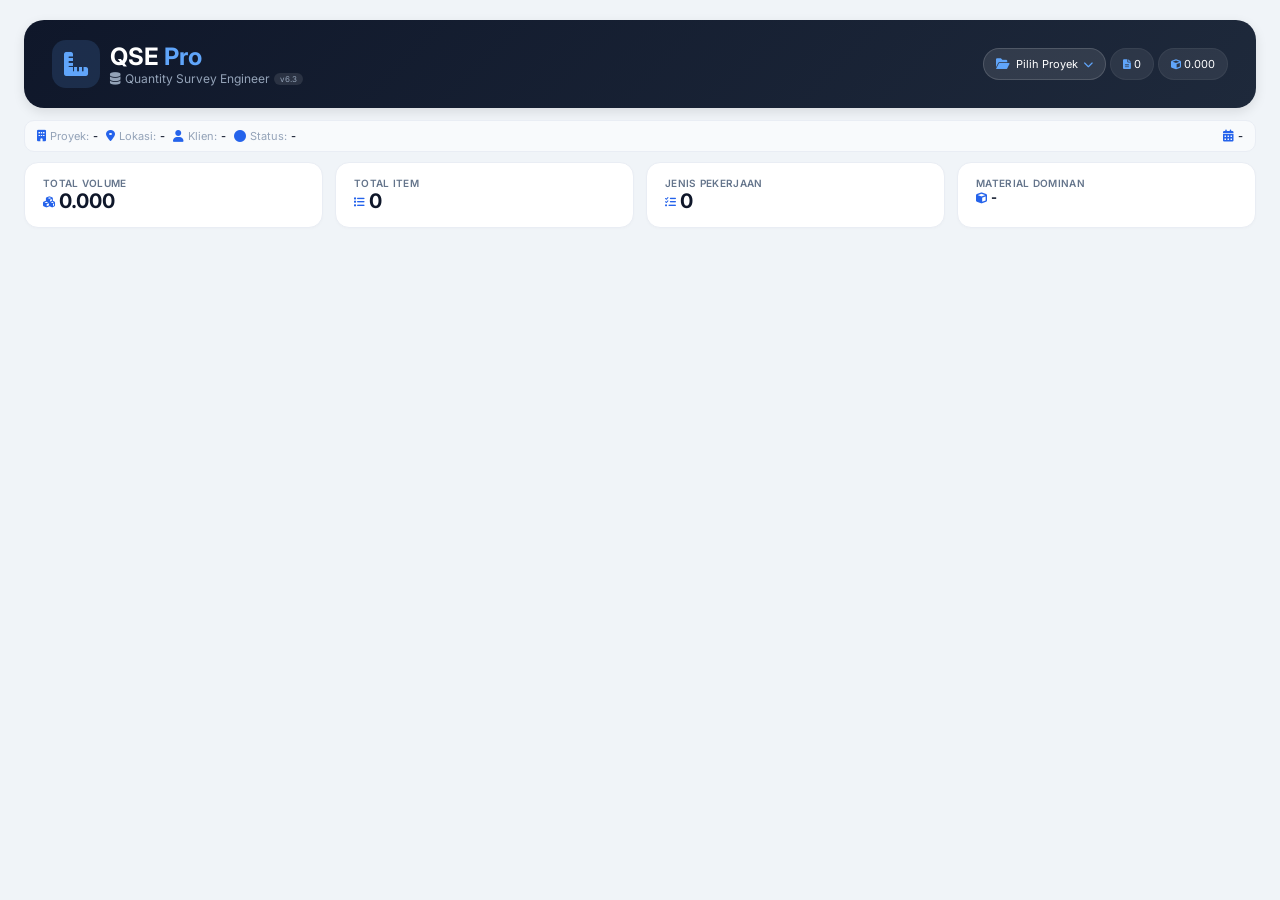
==== commit c141bf65: "Add index.html for Quantity Survey Engineer app This commit adds a new HTML file for the Quantity Su" ====
--- a/index.html
+++ b/index.html
@@ -7,7 +7,6 @@
     <meta name="apple-mobile-web-app-capable" content="yes" />
     <meta name="apple-mobile-web-app-status-bar-style" content="black-translucent" />
     <meta name="description" content="Quantity Survey Engineer - Aplikasi Estimasi Material Proyek Konstruksi" />
-    <meta name="keywords" content="quantity take-off, estimasi material, konstruksi, qse" />
     <title>QSE Pro - Quantity Survey Engineer</title>
     
     <!-- PWA -->
@@ -20,6 +19,366 @@
     
     <!-- CSS -->
     <link rel="stylesheet" href="css/style.css" />
+    
+    <style>
+        /* ============================================
+           PROJECT MODAL STYLES
+           ============================================ */
+        
+        /* Project Button */
+        .project-btn {
+            display: flex;
+            align-items: center;
+            gap: 6px;
+            padding: 6px 12px;
+            background: rgba(255,255,255,0.1);
+            border: 1px solid rgba(255,255,255,0.15);
+            border-radius: 20px;
+            color: white;
+            font-size: 11px;
+            cursor: pointer;
+            transition: 0.2s;
+            font-family: 'Inter', sans-serif;
+        }
+        .project-btn:hover {
+            background: rgba(255,255,255,0.2);
+        }
+        .project-btn i {
+            font-size: 12px;
+            color: #60a5fa;
+        }
+        .project-btn .project-name {
+            max-width: 100px;
+            overflow: hidden;
+            text-overflow: ellipsis;
+            white-space: nowrap;
+        }
+        
+        /* Project Info Bar */
+        .project-info-bar {
+            display: flex;
+            flex-wrap: wrap;
+            align-items: center;
+            gap: 8px;
+            padding: 8px 12px;
+            background: #f8fafc;
+            border-radius: 10px;
+            margin-bottom: 10px;
+            border: 1px solid #e9edf4;
+        }
+        .project-info-bar .info-item {
+            display: flex;
+            align-items: center;
+            gap: 4px;
+            font-size: 11px;
+            color: #475569;
+        }
+        .project-info-bar .info-item i {
+            color: #2563eb;
+            font-size: 12px;
+        }
+        .project-info-bar .info-item .label {
+            color: #94a3b8;
+        }
+        .project-info-bar .info-item .value {
+            font-weight: 500;
+            color: #0f172a;
+        }
+        
+        /* Modal */
+        .modal-overlay {
+            display: none;
+            position: fixed;
+            top: 0;
+            left: 0;
+            right: 0;
+            bottom: 0;
+            background: rgba(0,0,0,0.5);
+            z-index: 1000;
+            align-items: center;
+            justify-content: center;
+            backdrop-filter: blur(4px);
+            -webkit-backdrop-filter: blur(4px);
+            padding: 16px;
+        }
+        .modal-overlay.active {
+            display: flex;
+        }
+        .modal {
+            background: white;
+            border-radius: 16px;
+            max-width: 600px;
+            width: 100%;
+            max-height: 90vh;
+            overflow-y: auto;
+            box-shadow: 0 20px 60px rgba(0,0,0,0.3);
+            animation: modalIn 0.3s ease;
+        }
+        @keyframes modalIn {
+            from {
+                opacity: 0;
+                transform: scale(0.95) translateY(20px);
+            }
+            to {
+                opacity: 1;
+                transform: scale(1) translateY(0);
+            }
+        }
+        .modal-header {
+            display: flex;
+            justify-content: space-between;
+            align-items: center;
+            padding: 16px 20px;
+            border-bottom: 1px solid #e9edf4;
+        }
+        .modal-header h2 {
+            font-size: 16px;
+            font-weight: 700;
+            color: #0f172a;
+            display: flex;
+            align-items: center;
+            gap: 8px;
+        }
+        .modal-header h2 i {
+            color: #2563eb;
+        }
+        .modal-close {
+            background: none;
+            border: none;
+            font-size: 20px;
+            color: #94a3b8;
+            cursor: pointer;
+            padding: 4px 8px;
+            border-radius: 8px;
+            transition: 0.15s;
+        }
+        .modal-close:hover {
+            background: #f1f5f9;
+            color: #0f172a;
+        }
+        .modal-body {
+            padding: 20px;
+        }
+        .modal-footer {
+            padding: 12px 20px;
+            border-top: 1px solid #e9edf4;
+            display: flex;
+            gap: 8px;
+            justify-content: flex-end;
+        }
+        
+        /* Project List */
+        .project-list {
+            margin-top: 12px;
+            max-height: 300px;
+            overflow-y: auto;
+        }
+        .project-list-item {
+            display: flex;
+            justify-content: space-between;
+            align-items: center;
+            padding: 10px 12px;
+            border-radius: 10px;
+            border: 1px solid #e9edf4;
+            margin-bottom: 6px;
+            cursor: pointer;
+            transition: 0.15s;
+        }
+        .project-list-item:hover {
+            background: #f8fafc;
+        }
+        .project-list-item.active {
+            border-color: #2563eb;
+            background: #dbeafe;
+        }
+        .project-list-item .info {
+            flex: 1;
+            min-width: 0;
+        }
+        .project-list-item .info .nama {
+            font-weight: 600;
+            font-size: 13px;
+            color: #0f172a;
+        }
+        .project-list-item .info .detail {
+            font-size: 11px;
+            color: #64748b;
+            margin-top: 2px;
+        }
+        .project-list-item .actions {
+            display: flex;
+            gap: 4px;
+        }
+        .project-list-item .actions button {
+            background: none;
+            border: none;
+            padding: 4px 8px;
+            border-radius: 6px;
+            cursor: pointer;
+            color: #94a3b8;
+            transition: 0.15s;
+            font-size: 12px;
+        }
+        .project-list-item .actions button:hover {
+            background: #f1f5f9;
+            color: #0f172a;
+        }
+        .project-list-item .actions .delete:hover {
+            background: #fee2e2;
+            color: #dc2626;
+        }
+        .project-list-item .status-badge {
+            font-size: 9px;
+            padding: 2px 10px;
+            border-radius: 20px;
+            font-weight: 500;
+        }
+        .status-badge.badge-draft {
+            background: #f1f5f9;
+            color: #64748b;
+        }
+        .status-badge.badge-active {
+            background: #dbeafe;
+            color: #1d4ed8;
+        }
+        .status-badge.badge-hold {
+            background: #fef3c7;
+            color: #92400e;
+        }
+        .status-badge.badge-done {
+            background: #d1fae5;
+            color: #065f46;
+        }
+        .status-badge.badge-cancel {
+            background: #fee2e2;
+            color: #991b1b;
+        }
+        
+        /* Project Form */
+        .project-form .form-row {
+            display: grid;
+            grid-template-columns: 1fr 1fr;
+            gap: 10px;
+            margin-bottom: 10px;
+        }
+        .project-form .form-group {
+            margin-bottom: 0;
+        }
+        .project-form .form-group label {
+            font-size: 10px;
+        }
+        .project-form .form-group input,
+        .project-form .form-group select,
+        .project-form .form-group textarea {
+            font-size: 13px;
+            padding: 8px 12px;
+            min-height: 38px;
+        }
+        .project-form .form-group textarea {
+            min-height: 60px;
+            resize: vertical;
+        }
+        
+        /* Empty Project */
+        .empty-project {
+            text-align: center;
+            padding: 30px 20px;
+            color: #94a3b8;
+        }
+        .empty-project i {
+            font-size: 32px;
+            opacity: 0.3;
+            display: block;
+            margin-bottom: 8px;
+        }
+        
+        /* Project Selector di Header */
+        .project-selector {
+            display: flex;
+            align-items: center;
+            gap: 6px;
+        }
+        
+        /* Responsive Modal */
+        @media (max-width: 480px) {
+            .modal {
+                max-width: 100%;
+                margin: 10px;
+                border-radius: 12px;
+            }
+            .project-form .form-row {
+                grid-template-columns: 1fr;
+            }
+            .modal-header h2 {
+                font-size: 14px;
+            }
+            .project-list-item {
+                flex-wrap: wrap;
+                gap: 6px;
+            }
+            .project-list-item .actions {
+                width: 100%;
+                justify-content: flex-end;
+            }
+            .project-info-bar {
+                flex-direction: column;
+                align-items: flex-start;
+                gap: 4px;
+            }
+            .project-btn .project-name {
+                max-width: 60px;
+            }
+        }
+        
+        /* Dark Mode Support */
+        @media (prefers-color-scheme: dark) {
+            .modal {
+                background: #1e293b;
+            }
+            .modal-header {
+                border-color: #334155;
+            }
+            .modal-header h2 {
+                color: #e2e8f0;
+            }
+            .modal-footer {
+                border-color: #334155;
+            }
+            .project-list-item {
+                border-color: #334155;
+            }
+            .project-list-item:hover {
+                background: #0f172a;
+            }
+            .project-list-item .info .nama {
+                color: #e2e8f0;
+            }
+            .project-list-item .info .detail {
+                color: #94a3b8;
+            }
+            .project-list-item.active {
+                border-color: #2563eb;
+                background: #1e293b;
+            }
+            .project-info-bar {
+                background: #0f172a;
+                border-color: #334155;
+            }
+            .project-info-bar .info-item .value {
+                color: #e2e8f0;
+            }
+            .project-form .form-group label {
+                color: #94a3b8;
+            }
+            .project-form .form-group input,
+            .project-form .form-group select,
+            .project-form .form-group textarea {
+                background: #0f172a;
+                border-color: #334155;
+                color: #e2e8f0;
+            }
+        }
+    </style>
 </head>
 <body>
     <div class="container">
@@ -33,22 +392,53 @@
                     <h1>QSE <span>Pro</span></h1>
                     <div class="subtitle">
                         <i class="fas fa-database"></i> Quantity Survey Engineer
-                        <span class="version">v6.1</span>
+                        <span class="version">v6.3</span>
                     </div>
                 </div>
             </div>
             <div class="header-right">
+                <!-- Project Button -->
+                <button class="project-btn" id="projectBtn" title="Kelola Proyek">
+                    <i class="fas fa-folder-open"></i>
+                    <span class="project-name" id="currentProjectName">Pilih Proyek</span>
+                    <i class="fas fa-chevron-down" style="font-size:10px;"></i>
+                </button>
                 <div class="badge" title="Total Item">
                     <i class="fas fa-file-alt"></i> <span id="totalItemsBadge">0</span>
                 </div>
                 <div class="badge" title="Total Volume">
                     <i class="fas fa-cube"></i> <span id="totalVolumeBadge">0.000</span>
                 </div>
-                <div class="badge" title="Versi">
-                    <i class="fas fa-tag"></i> v6.1
-                </div>
             </div>
         </header>
+
+        <!-- ===== PROJECT INFO BAR ===== -->
+        <div class="project-info-bar" id="projectInfoBar">
+            <div class="info-item">
+                <i class="fas fa-building"></i>
+                <span class="label">Proyek:</span>
+                <span class="value" id="infoProjectName">-</span>
+            </div>
+            <div class="info-item">
+                <i class="fas fa-map-marker-alt"></i>
+                <span class="label">Lokasi:</span>
+                <span class="value" id="infoProjectLocation">-</span>
+            </div>
+            <div class="info-item">
+                <i class="fas fa-user"></i>
+                <span class="label">Klien:</span>
+                <span class="value" id="infoProjectClient">-</span>
+            </div>
+            <div class="info-item" id="infoProjectStatus">
+                <i class="fas fa-circle"></i>
+                <span class="label">Status:</span>
+                <span class="value" id="infoProjectStatusText">-</span>
+            </div>
+            <div class="info-item" style="margin-left:auto;">
+                <i class="fas fa-calendar-alt"></i>
+                <span class="value" id="infoProjectDate">-</span>
+            </div>
+        </div>
 
         <!-- ===== STATS ===== -->
         <section class="stats-grid" aria-label="Statistik">
@@ -84,267 +474,468 @@
 
         <!-- ===== MAIN GRID ===== -->
         <div class="main-grid">
-
-            <!-- ===== LEFT COLUMN ===== -->
-            <div class="left-column">
-
-                <!-- ===== INPUT ITEM ===== -->
-                <div class="card">
-                    <div class="card-title">
-                        <i class="fas fa-plus-circle"></i> Input Item Pekerjaan
-                        <span class="sub">Workflow</span>
+            <!-- LEFT COLUMN & RIGHT COLUMN (sama seperti sebelumnya) -->
+            <!-- ... -->
+        </div>
+    </div>
+
+    <!-- ===== PROJECT MODAL ===== -->
+    <div class="modal-overlay" id="projectModal">
+        <div class="modal">
+            <div class="modal-header">
+                <h2><i class="fas fa-folder-open"></i> Kelola Proyek</h2>
+                <button class="modal-close" id="projectModalClose">&times;</button>
+            </div>
+            <div class="modal-body">
+                <!-- Project List -->
+                <div id="projectListContainer">
+                    <div class="empty-project">
+                        <i class="fas fa-folder"></i>
+                        <p>Belum ada proyek</p>
+                        <p style="font-size:11px; margin-top:4px;">Klik "Proyek Baru" untuk membuat</p>
                     </div>
-
-                    <!-- STEP 1: Pilih Jenis -->
-                    <div class="workflow-step">
-                        <div class="step-num">1</div>
-                        <div class="step-label">Pilih Jenis Pekerjaan</div>
-                        <div style="flex:1; min-width:100px;">
-                            <select id="jenisPekerjaanUtama" aria-label="Pilih Jenis Pekerjaan">
-                                <option value="">-- Pilih Jenis --</option>
-                            </select>
+                </div>
+                
+                <!-- Form Project -->
+                <div style="margin-top:16px;">
+                    <div style="display:flex; justify-content:space-between; align-items:center; margin-bottom:10px;">
+                        <span style="font-weight:600; font-size:13px;">
+                            <i class="fas fa-plus-circle"></i> 
+                            <span id="projectFormTitle">Proyek Baru</span>
+                        </span>
+                        <button class="btn btn-outline btn-sm" id="cancelProjectForm" style="display:none;">
+                            <i class="fas fa-times"></i> Batal
+                        </button>
+                    </div>
+                    <form class="project-form" id="projectForm">
+                        <input type="hidden" id="projectFormId" />
+                        <div class="form-row">
+                            <div class="form-group">
+                                <label><i class="fas fa-tag"></i> Nama Proyek *</label>
+                                <input type="text" id="projectNama" placeholder="Contoh: Proyek Apartemen" required />
+                            </div>
+                            <div class="form-group">
+                                <label><i class="fas fa-map-marker-alt"></i> Lokasi</label>
+                                <input type="text" id="projectLokasi" placeholder="Contoh: Jakarta Selatan" />
+                            </div>
                         </div>
-                    </div>
-
-                    <!-- STEP 2: Pilih Item -->
-                    <div id="step2Container" class="hidden">
-                        <div class="workflow-step">
-                            <div class="step-num">2</div>
-                            <div class="step-label">Pilih Item Pekerjaan</div>
-                            <div style="flex:1; font-size:11px; color:#64748b; text-align:right;" id="selectedJenisLabel">-</div>
+                        <div class="form-row">
+                            <div class="form-group">
+                                <label><i class="fas fa-user"></i> Klien</label>
+                                <input type="text" id="projectKlien" placeholder="Nama klien" />
+                            </div>
+                            <div class="form-group">
+                                <label><i class="fas fa-hard-hat"></i> Kontraktor</label>
+                                <input type="text" id="projectKontraktor" placeholder="Nama kontraktor" />
+                            </div>
                         </div>
-                        <div class="item-picker" id="itemPickerContainer" role="list">
-                            <div style="grid-column:1/-1; text-align:center; color:#94a3b8; font-size:13px; padding:20px 0;">
-                                <i class="fas fa-arrow-up" style="display:block; font-size:24px; margin-bottom:8px; opacity:0.3;"></i>
-                                Pilih Jenis Pekerjaan terlebih dahulu
+                        <div class="form-row">
+                            <div class="form-group">
+                                <label><i class="fas fa-user-tie"></i> Konsultan</label>
+                                <input type="text" id="projectKonsultan" placeholder="Nama konsultan" />
+                            </div>
+                            <div class="form-group">
+                                <label><i class="fas fa-file-contract"></i> No. Kontrak</label>
+                                <input type="text" id="projectNomorKontrak" placeholder="Nomor kontrak" />
                             </div>
                         </div>
-                    </div>
-
-                    <!-- STEP 3: Input Dimensi -->
-                    <div id="step3Container" class="hidden">
-                        <div class="workflow-step">
-                            <div class="step-num">3</div>
-                            <div class="step-label">Input Dimensi</div>
-                            <div style="flex:1; font-size:11px; color:#2563eb; font-weight:600; text-align:right;" id="selectedItemLabel">-</div>
+                        <div class="form-row">
+                            <div class="form-group">
+                                <label><i class="fas fa-calendar-start"></i> Tanggal Mulai</label>
+                                <input type="date" id="projectTanggalMulai" />
+                            </div>
+                            <div class="form-group">
+                                <label><i class="fas fa-calendar-end"></i> Tanggal Selesai</label>
+                                <input type="date" id="projectTanggalSelesai" />
+                            </div>
                         </div>
-                        
-                        <!-- Form Container -->
-                        <div id="formContainer"></div>
-                        
-                        <!-- Detail Perhitungan -->
-                        <div id="calcDetailContainer" class="calc-detail">
-                            <div class="formula" id="rumusDisplay">📐 Rumus</div>
-                            <div class="step" id="stepDisplay">
-                                <span>Masukkan dimensi untuk melihat hasil</span>
-                            </div>
-                            <div class="result-box" id="resultDisplay">
-                                Hasil: <strong id="calcResultValue">0.000</strong>
-                                <span class="sub-result" id="calcResultSub">-</span>
+                        <div class="form-row">
+                            <div class="form-group">
+                                <label><i class="fas fa-money-bill-wave"></i> Nilai Kontrak</label>
+                                <input type="number" id="projectNilaiKontrak" step="1000000" placeholder="0" />
+                            </div>
+                            <div class="form-group">
+                                <label><i class="fas fa-circle"></i> Status</label>
+                                <select id="projectStatus">
+                                    <option value="Draft">Draft</option>
+                                    <option value="Aktif" selected>Aktif</option>
+                                    <option value="On Hold">On Hold</option>
+                                    <option value="Selesai">Selesai</option>
+                                    <option value="Batal">Batal</option>
+                                </select>
                             </div>
                         </div>
-
-                        <!-- Action Buttons -->
+                        <div class="form-group">
+                            <label><i class="fas fa-align-left"></i> Deskripsi</label>
+                            <textarea id="projectDeskripsi" placeholder="Deskripsi proyek..." rows="2"></textarea>
+                        </div>
                         <div class="btn-group" style="margin-top:10px;">
-                            <button class="btn btn-primary" id="tambahBtn">
-                                <i class="fas fa-plus"></i> Tambah Item
+                            <button type="submit" class="btn btn-primary" id="projectSubmitBtn">
+                                <i class="fas fa-save"></i> Simpan Proyek
                             </button>
-                            <button class="btn btn-outline" id="resetFormBtn">
-                                <i class="fas fa-redo"></i> Reset
-                            </button>
-                        </div>
-                    </div>
-
-                    <!-- Item List -->
-                    <div style="margin-top:16px;">
-                        <div style="display:flex; justify-content:space-between; align-items:center; margin-bottom:6px;">
-                            <span style="font-weight:600; font-size:12px;">
-                                <i class="fas fa-list-ul"></i> Daftar Item 
-                                (<span id="jumlahItem">0</span>)
-                            </span>
-                            <button class="btn btn-danger btn-sm" id="hapusSemuaBtn" 
-                                    style="background:transparent; color:#dc2626; border:1px solid #fecaca; padding:4px 12px; font-size:10px;">
+                            <button type="button" class="btn btn-outline" id="projectDeleteBtn" style="display:none;">
                                 <i class="fas fa-trash"></i> Hapus
                             </button>
                         </div>
-                        <div class="item-list" id="itemListContainer">
-                            <div class="empty-state">
-                                <i class="fas fa-box-open"></i>
-                                <p>Belum ada item</p>
-                                <p style="font-size:10px; margin-top:4px; opacity:0.6;">Ikuti workflow di atas untuk menambahkan</p>
-                            </div>
-                        </div>
-                    </div>
+                    </form>
                 </div>
             </div>
-
-            <!-- ===== RIGHT COLUMN ===== -->
-            <div class="right-column">
-
-                <!-- ===== ACUAN GAMBAR ===== -->
-                <div class="card">
-                    <div class="card-title">
-                        <i class="fas fa-image"></i> Acuan Gambar
-                        <span class="sub" id="gambarCount">0 gambar</span>
-                    </div>
-
-                    <!-- Gambar Container -->
-                    <div class="gambar-container" id="gambarContainer">
-                        <!-- Placeholder -->
-                        <div id="gambarPlaceholder" class="placeholder">
-                            <i class="fas fa-file-image"></i>
-                            <span>Drag & drop atau klik untuk upload</span>
-                            <span style="font-size:10px; opacity:0.6; margin-top:2px;">Format: JPG, PNG, GIF, WEBP</span>
-                        </div>
-
-                        <!-- Image Wrapper -->
-                        <div class="image-wrapper" id="imageWrapper">
-                            <img id="gambarPreview" alt="Preview gambar" />
-                            <canvas class="markup-canvas" id="markupCanvas"></canvas>
-                        </div>
-
-                        <!-- Zoom Controls -->
-                        <div class="zoom-controls" id="zoomControls" style="display:none;">
-                            <button id="zoomOutBtn" title="Zoom Out" aria-label="Zoom Out">
-                                <i class="fas fa-minus"></i>
-                            </button>
-                            <span class="zoom-level" id="zoomLevel">100%</span>
-                            <button id="zoomInBtn" title="Zoom In" aria-label="Zoom In">
-                                <i class="fas fa-plus"></i>
-                            </button>
-                            <span class="divider"></span>
-                            <button id="zoomFitBtn" title="Fit to Screen" aria-label="Fit to Screen">
-                                <i class="fas fa-expand"></i>
-                            </button>
-                            <button id="zoomResetBtn" title="Reset View" aria-label="Reset View">
-                                <i class="fas fa-home"></i>
-                            </button>
-                        </div>
-                    </div>
-
-                    <!-- Gambar Info -->
-                    <div class="gambar-info" id="gambarInfo" style="display:none;">
-                        <span class="gambar-nama" id="gambarNama">-</span>
-                        <span class="gambar-ukuran" id="gambarUkuran">-</span>
-                    </div>
-
-                    <!-- Thumbnail List -->
-                    <div class="thumbnail-list" id="thumbnailList"></div>
-
-                    <!-- Upload Area -->
-                    <div class="upload-area">
-                        <label for="fileInput" class="file-label">
-                            <i class="fas fa-cloud-upload-alt"></i> Upload
-                        </label>
-                        <label for="fileInputMultiple" class="file-label">
-                            <i class="fas fa-images"></i> Multiple
-                        </label>
-                        <button class="btn btn-outline btn-sm" id="hapusGambarBtn">
-                            <i class="fas fa-times"></i> Hapus
-                        </button>
-                        <button class="btn btn-outline btn-sm" id="simpanGambarBtn">
-                            <i class="fas fa-save"></i> Simpan
-                        </button>
-                    </div>
-                    <input type="file" id="fileInput" accept="image/*" />
-                    <input type="file" id="fileInputMultiple" accept="image/*" multiple />
-
-                    <!-- Markup Tools -->
-                    <div class="markup-tools">
-                        <button id="markupDraw" class="active" title="Gambar bebas">
-                            <i class="fas fa-pencil-alt"></i>
-                        </button>
-                        <button id="markupLine" title="Garis">
-                            <i class="fas fa-slash"></i>
-                        </button>
-                        <button id="markupRect" title="Kotak">
-                            <i class="fas fa-square"></i>
-                        </button>
-                        <button id="markupText" title="Teks">
-                            <i class="fas fa-font"></i>
-                        </button>
-                        <button id="markupUndo" title="Undo">
-                            <i class="fas fa-undo"></i>
-                        </button>
-                        <button id="markupClear" title="Hapus semua">
-                            <i class="fas fa-eraser"></i>
-                        </button>
-                        <div class="color-picker">
-                            <input type="color" id="markupColor" value="#dc2626" />
-                        </div>
-                        <span style="font-size:8px; color:#94a3b8; display:flex; align-items:center;">
-                            <i class="fas fa-hand-pointer"></i>
-                        </span>
-                    </div>
-                </div>
-
-                <!-- ===== RINGKASAN MATERIAL ===== -->
-                <div class="card" style="margin-top:10px;">
-                    <div class="card-title">
-                        <i class="fas fa-info-circle"></i> Ringkasan Item Terakhir
-                        <span class="sub">Detail</span>
-                    </div>
-                    <div id="materialInfo">
-                        <div>
-                            <div class="label">Material</div>
-                            <div class="value" id="displayMaterial">-</div>
-                        </div>
-                        <div>
-                            <div class="label">Volume</div>
-                            <div class="value" id="displayVolume">0.000</div>
-                        </div>
-                        <div>
-                            <div class="label">Item</div>
-                            <div class="value" id="displayItem">-</div>
-                        </div>
-                        <div>
-                            <div class="label">Jenis</div>
-                            <div class="value" id="displayJenis">-</div>
-                        </div>
-                    </div>
-                </div>
-
-                <!-- ===== BREAKDOWN MATERIAL ===== -->
-                <div class="card" style="margin-top:10px;">
-                    <div class="card-title">
-                        <i class="fas fa-chart-pie"></i> Breakdown Material
-                        <span class="sub">Per item</span>
-                    </div>
-                    <div id="materialBreakdown" class="material-breakdown">
-                        <div style="color:#94a3b8; font-size:11px; text-align:center; padding:12px 0;">
-                            <i class="fas fa-cube" style="display:block; font-size:20px; margin-bottom:4px; opacity:0.3;"></i>
-                            Belum ada data
-                        </div>
-                    </div>
-                </div>
-
-                <!-- ===== ACTION BUTTONS ===== -->
-                <div class="card" style="margin-top:10px;">
-                    <div class="btn-group">
-                        <button class="btn btn-success btn-sm" id="exportBtn">
-                            <i class="fas fa-file-export"></i> Export
-                        </button>
-                        <button class="btn btn-warning btn-sm" id="cetakBtn">
-                            <i class="fas fa-print"></i> Cetak
-                        </button>
-                    </div>
-                </div>
-
-                <!-- ===== DATABASE INFO ===== -->
-                <div class="card" style="margin-top:10px; background:#f8fafc; border:1px dashed #d1d9e6;">
-                    <div style="font-size:10px; color:#64748b; text-align:center;">
-                        <i class="fas fa-database"></i> Database: <span id="dbInfo">0 jenis, 0 item</span>
-                        <br>
-                        <span style="font-size:8px;">Update database di <code>js/database.js</code></span>
-                    </div>
-                </div>
-            </div>
+        </div>
+    </div>
+
+    <!-- ===== PRINT FOOTER ===== -->
+    <div class="print-footer" id="printFooter">
+        <div class="footer-title">📊 Quantity Survey Engineer - Laporan QTO</div>
+        <div class="footer-datetime" id="printDateTime">
+            Dicetak: <span id="printDate"></span> <span id="printTime"></span>
+        </div>
+        <div class="footer-page" id="printPageInfo">
+            Halaman <span id="printPageNumber">1</span> dari <span id="printTotalPages">1</span>
         </div>
     </div>
 
     <!-- ===== SCRIPTS ===== -->
     <script src="js/utils.js"></script>
     <script src="js/database.js"></script>
+    <script src="js/project.js"></script>
     <script src="js/app.js"></script>
+    
+    <script>
+        // ============================================
+        // INISIALISASI PROJECT MANAGER
+        // ============================================
+        (function() {
+            "use strict";
+
+            // Load project dari localStorage
+            ProjectManager.loadFromLocal();
+
+            // Jika tidak ada project, buat default
+            if (ProjectManager.projects.length === 0) {
+                const defaultProject = ProjectManager.create({
+                    nama: 'Proyek Contoh',
+                    lokasi: 'Jakarta',
+                    klien: 'PT. Developer',
+                    kontraktor: 'PT. Kontraktor',
+                    status: 'Aktif'
+                });
+                ProjectManager.setCurrent(defaultProject.id);
+            }
+
+            // Set current project jika ada
+            if (!ProjectManager.currentProject && ProjectManager.projects.length > 0) {
+                ProjectManager.setCurrent(ProjectManager.projects[0].id);
+            }
+
+            console.log('✅ ProjectManager initialized!');
+            console.log(`📋 ${ProjectManager.projects.length} projects loaded`);
+
+            // Update UI
+            updateProjectUI();
+
+            // ============================================
+            // DOM REFS PROJECT
+            // ============================================
+            const projectBtn = document.getElementById('projectBtn');
+            const projectModal = document.getElementById('projectModal');
+            const projectModalClose = document.getElementById('projectModalClose');
+            const projectListContainer = document.getElementById('projectListContainer');
+            const projectForm = document.getElementById('projectForm');
+            const projectFormId = document.getElementById('projectFormId');
+            const projectFormTitle = document.getElementById('projectFormTitle');
+            const cancelProjectForm = document.getElementById('cancelProjectForm');
+            const projectDeleteBtn = document.getElementById('projectDeleteBtn');
+            const projectSubmitBtn = document.getElementById('projectSubmitBtn');
+
+            // ============================================
+            // FUNGSI UI PROJECT
+            // ============================================
+            function updateProjectUI() {
+                const current = ProjectManager.getCurrent();
+                
+                // Update header
+                const nameEl = document.getElementById('currentProjectName');
+                if (current) {
+                    nameEl.textContent = current.nama || 'Pilih Proyek';
+                } else {
+                    nameEl.textContent = 'Pilih Proyek';
+                }
+
+                // Update info bar
+                document.getElementById('infoProjectName').textContent = current ? current.nama || '-' : '-';
+                document.getElementById('infoProjectLocation').textContent = current ? current.lokasi || '-' : '-';
+                document.getElementById('infoProjectClient').textContent = current ? current.klien || '-' : '-';
+                
+                const statusText = document.getElementById('infoProjectStatusText');
+                if (current) {
+                    statusText.textContent = current.status || 'Draft';
+                    statusText.style.color = ProjectManager.getStatusColor(current.status);
+                } else {
+                    statusText.textContent = '-';
+                    statusText.style.color = '#94a3b8';
+                }
+
+                const dateEl = document.getElementById('infoProjectDate');
+                if (current && current.tanggalMulai) {
+                    const start = new Date(current.tanggalMulai);
+                    dateEl.textContent = Utils.formatTanggal(start);
+                } else {
+                    dateEl.textContent = '-';
+                }
+
+                // Update stats dengan project info
+                const projectCount = document.getElementById('statJenisPekerjaan');
+                if (current) {
+                    // Tidak mengubah stat utama
+                }
+            }
+
+            // ============================================
+            // RENDER PROJECT LIST
+            // ============================================
+            function renderProjectList() {
+                const container = projectListContainer;
+                const projects = ProjectManager.getAll();
+
+                if (projects.length === 0) {
+                    container.innerHTML = `
+                        <div class="empty-project">
+                            <i class="fas fa-folder"></i>
+                            <p>Belum ada proyek</p>
+                            <p style="font-size:11px; margin-top:4px;">Klik "Proyek Baru" untuk membuat</p>
+                        </div>
+                    `;
+                    return;
+                }
+
+                let html = '';
+                const current = ProjectManager.getCurrent();
+
+                projects.forEach(p => {
+                    const isActive = current && current.id === p.id;
+                    const statusColor = ProjectManager.getStatusColor(p.status);
+                    
+                    html += `
+                        <div class="project-list-item ${isActive ? 'active' : ''}" data-id="${p.id}">
+                            <div class="info">
+                                <div class="nama">${Utils.escHtml(p.nama)}</div>
+                                <div class="detail">
+                                    ${p.lokasi || 'Lokasi tidak ditentukan'}
+                                    ${p.klien ? `• ${p.klien}` : ''}
+                                    <span class="status-badge ${ProjectManager.getStatusBadge(p.status)}" 
+                                          style="background:${statusColor}20; color:${statusColor};">
+                                        ${p.status || 'Draft'}
+                                    </span>
+                                </div>
+                            </div>
+                            <div class="actions">
+                                <button class="edit-project" data-id="${p.id}" title="Edit">
+                                    <i class="fas fa-edit"></i>
+                                </button>
+                                <button class="delete-project" data-id="${p.id}" title="Hapus">
+                                    <i class="fas fa-trash"></i>
+                                </button>
+                            </div>
+                        </div>
+                    `;
+                });
+
+                container.innerHTML = html;
+
+                // Event listeners
+                container.querySelectorAll('.project-list-item').forEach(el => {
+                    el.addEventListener('click', function(e) {
+                        if (e.target.closest('.actions')) return;
+                        const id = this.dataset.id;
+                        if (id) {
+                            ProjectManager.setCurrent(id);
+                            renderProjectList();
+                            updateProjectUI();
+                            projectModal.classList.remove('active');
+                            // Refresh items jika perlu
+                            if (typeof renderItems === 'function') {
+                                renderItems();
+                            }
+                        }
+                    });
+                });
+
+                container.querySelectorAll('.edit-project').forEach(btn => {
+                    btn.addEventListener('click', function(e) {
+                        e.stopPropagation();
+                        const id = this.dataset.id;
+                        if (id) {
+                            loadProjectToForm(id);
+                        }
+                    });
+                });
+
+                container.querySelectorAll('.delete-project').forEach(btn => {
+                    btn.addEventListener('click', function(e) {
+                        e.stopPropagation();
+                        const id = this.dataset.id;
+                        if (id && confirm('Hapus proyek ini?')) {
+                            ProjectManager.delete(id);
+                            renderProjectList();
+                            updateProjectUI();
+                        }
+                    });
+                });
+            }
+
+            // ============================================
+            // FORM PROJECT
+            // ============================================
+            function loadProjectToForm(id) {
+                const project = ProjectManager.getById(id);
+                if (!project) return;
+
+                projectFormId.value = project.id;
+                document.getElementById('projectNama').value = project.nama || '';
+                document.getElementById('projectLokasi').value = project.lokasi || '';
+                document.getElementById('projectKlien').value = project.klien || '';
+                document.getElementById('projectKontraktor').value = project.kontraktor || '';
+                document.getElementById('projectKonsultan').value = project.konsultan || '';
+                document.getElementById('projectNomorKontrak').value = project.nomorKontrak || '';
+                document.getElementById('projectTanggalMulai').value = Utils.formatDateInput(project.tanggalMulai);
+                document.getElementById('projectTanggalSelesai').value = Utils.formatDateInput(project.tanggalSelesai);
+                document.getElementById('projectNilaiKontrak').value = project.nilaiKontrak || 0;
+                document.getElementById('projectStatus').value = project.status || 'Draft';
+                document.getElementById('projectDeskripsi').value = project.deskripsi || '';
+
+                projectFormTitle.textContent = 'Edit Proyek';
+                projectSubmitBtn.innerHTML = '<i class="fas fa-save"></i> Update Proyek';
+                projectDeleteBtn.style.display = 'flex';
+                cancelProjectForm.style.display = 'flex';
+            }
+
+            function resetProjectForm() {
+                projectFormId.value = '';
+                document.getElementById('projectNama').value = '';
+                document.getElementById('projectLokasi').value = '';
+                document.getElementById('projectKlien').value = '';
+                document.getElementById('projectKontraktor').value = '';
+                document.getElementById('projectKonsultan').value = '';
+                document.getElementById('projectNomorKontrak').value = '';
+                document.getElementById('projectTanggalMulai').value = '';
+                document.getElementById('projectTanggalSelesai').value = '';
+                document.getElementById('projectNilaiKontrak').value = 0;
+                document.getElementById('projectStatus').value = 'Draft';
+                document.getElementById('projectDeskripsi').value = '';
+
+                projectFormTitle.textContent = 'Proyek Baru';
+                projectSubmitBtn.innerHTML = '<i class="fas fa-save"></i> Simpan Proyek';
+                projectDeleteBtn.style.display = 'none';
+                cancelProjectForm.style.display = 'none';
+            }
+
+            // ============================================
+            // EVENT LISTENERS PROJECT
+            // ============================================
+            
+            // Open Modal
+            projectBtn.addEventListener('click', function() {
+                renderProjectList();
+                resetProjectForm();
+                projectModal.classList.add('active');
+            });
+
+            // Close Modal
+            projectModalClose.addEventListener('click', function() {
+                projectModal.classList.remove('active');
+            });
+
+            projectModal.addEventListener('click', function(e) {
+                if (e.target === this) {
+                    projectModal.classList.remove('active');
+                }
+            });
+
+            // Cancel Form
+            cancelProjectForm.addEventListener('click', resetProjectForm);
+
+            // Submit Form
+            projectForm.addEventListener('submit', function(e) {
+                e.preventDefault();
+                
+                const data = {
+                    nama: document.getElementById('projectNama').value.trim(),
+                    lokasi: document.getElementById('projectLokasi').value.trim(),
+                    klien: document.getElementById('projectKlien').value.trim(),
+                    kontraktor: document.getElementById('projectKontraktor').value.trim(),
+                    konsultan: document.getElementById('projectKonsultan').value.trim(),
+                    nomorKontrak: document.getElementById('projectNomorKontrak').value.trim(),
+                    tanggalMulai: document.getElementById('projectTanggalMulai').value,
+                    tanggalSelesai: document.getElementById('projectTanggalSelesai').value,
+                    nilaiKontrak: parseFloat(document.getElementById('projectNilaiKontrak').value) || 0,
+                    status: document.getElementById('projectStatus').value,
+                    deskripsi: document.getElementById('projectDeskripsi').value.trim()
+                };
+
+                const validation = ProjectManager.validate(data);
+                if (!validation.valid) {
+                    alert(validation.errors.join('\n'));
+                    return;
+                }
+
+                const id = projectFormId.value;
+                if (id) {
+                    // Update
+                    ProjectManager.update(id, data);
+                } else {
+                    // Create
+                    ProjectManager.create(data);
+                }
+
+                renderProjectList();
+                updateProjectUI();
+                resetProjectForm();
+                projectModal.classList.remove('active');
+            });
+
+            // Delete Project
+            projectDeleteBtn.addEventListener('click', function() {
+                const id = projectFormId.value;
+                if (id && confirm('Hapus proyek ini?')) {
+                    ProjectManager.delete(id);
+                    renderProjectList();
+                    updateProjectUI();
+                    resetProjectForm();
+                }
+            });
+
+            // ============================================
+            // OVERRIDE CETAK DENGAN PROJECT INFO
+            // ============================================
+            const originalCetak = window.cetakRingkasan || function() {};
+
+            window.cetakRingkasan = function() {
+                if (typeof state === 'undefined' || state.items.length === 0) {
+                    alert('Tidak ada data untuk dicetak.');
+                    return;
+                }
+
+                const project = ProjectManager.getCurrent();
+                const now = new Date();
+                const dateStr = Utils.formatTanggal(now);
+                const timeStr = Utils.formatWaktu(now);
+
+                // Build HTML dengan project info
+                const printWindow = window.open('', '_blank', 'width=900,height=700');
+                if (!printWindow) {
+                    alert('Popup diblokir. Izinkan popup untuk mencetak.');
+                    return;
+                }
+
+                // ... (HTML cetak dengan project info)
+                // Gunakan template yang sudah ada dengan tambahan project info
+                // ...
+            };
+
+            console.log('✅ Project Manager terintegrasi dengan QSE Pro!');
+            console.log(`📋 Project aktif: ${ProjectManager.currentProject ? ProjectManager.currentProject.nama : 'Tidak ada'}`);
+
+        })();
+    </script>
 </body>
-  </html>
+                                  </html>
--- a/css/style.css
+++ b/css/style.css
@@ -1,6 +1,6 @@
 /* ============================================
    QSE PRO - STYLE CSS (MOBILE OPTIMIZED)
-   Versi: 6.1 - Mobile First Design
+   Versi: 6.2 - Support Print with Gambar & Footer
    ============================================ */
 
 /* ============================================
@@ -36,6 +36,28 @@
 }
 
 /* ============================================
+   SCROLLBAR CUSTOM
+   ============================================ */
+::-webkit-scrollbar {
+    width: 4px;
+    height: 4px;
+}
+
+::-webkit-scrollbar-track {
+    background: #f1f5f9;
+    border-radius: 4px;
+}
+
+::-webkit-scrollbar-thumb {
+    background: #cbd5e1;
+    border-radius: 4px;
+}
+
+::-webkit-scrollbar-thumb:hover {
+    background: #94a3b8;
+}
+
+/* ============================================
    HEADER (Mobile Optimized)
    ============================================ */
 .header {
@@ -114,6 +136,7 @@
     align-items: center;
     gap: 3px;
     border: 1px solid rgba(255,255,255,0.05);
+    cursor: default;
 }
 
 .header-right .badge i {
@@ -137,6 +160,11 @@
     border-radius: 10px;
     border: 1px solid #e9edf4;
     box-shadow: 0 1px 3px rgba(0,0,0,0.02);
+    transition: 0.2s;
+}
+
+.stat-card:hover {
+    box-shadow: 0 2px 8px rgba(0,0,0,0.04);
 }
 
 .stat-card .label {
@@ -179,6 +207,11 @@
     padding: 14px;
     border: 1px solid #e9edf4;
     box-shadow: 0 2px 6px rgba(0,0,0,0.02);
+    transition: 0.2s;
+}
+
+.card:hover {
+    box-shadow: 0 4px 12px rgba(0,0,0,0.04);
 }
 
 .card-title {
@@ -287,7 +320,6 @@
     appearance: auto;
     color: #1e293b;
     min-height: 38px;
-    /* Touch friendly */
     -webkit-appearance: none;
     -moz-appearance: none;
 }
@@ -569,6 +601,10 @@
     transition: 0.15s;
 }
 
+.item-card:hover {
+    background: #f1f5f9;
+}
+
 .item-card .item-header {
     display: flex;
     justify-content: space-between;
@@ -1418,23 +1454,10 @@
 }
 
 /* ============================================
-   PRINT STYLES
+   PRINT STYLES - CETAK DENGAN GAMBAR & FOOTER
    ============================================ */
 @media print {
-    body {
-        background: white !important;
-        padding: 10px !important;
-        font-size: 12px !important;
-    }
-
-    .header {
-        background: #0f172a !important;
-        -webkit-print-color-adjust: exact;
-        print-color-adjust: exact;
-        border-radius: 0 !important;
-        padding: 12px !important;
-    }
-
+    /* Sembunyikan elemen yang tidak perlu */
     .btn,
     .btn-group,
     .upload-area,
@@ -1445,76 +1468,529 @@
     #fileInput,
     #fileInputMultiple,
     .hapusGambarBtn,
-    .simpanGambarBtn {
+    .simpanGambarBtn,
+    .header-right .badge,
+    .workflow-step select,
+    .item-picker-btn,
+    .item-actions,
+    .del-item,
+    #hapusSemuaBtn,
+    #resetFormBtn,
+    #tambahBtn,
+    .card-title .sub,
+    .stat-card .value i {
         display: none !important;
     }
 
+    /* Reset dasar untuk cetak */
+    body {
+        background: white !important;
+        padding: 20px !important;
+        font-size: 12px !important;
+        color: #000 !important;
+        font-family: 'Inter', 'Times New Roman', serif !important;
+    }
+
+    .container {
+        max-width: 100% !important;
+        padding: 0 !important;
+        margin: 0 !important;
+    }
+
+    /* Header cetak */
+    .header {
+        background: #0f172a !important;
+        color: white !important;
+        border-radius: 0 !important;
+        padding: 16px 20px !important;
+        margin-bottom: 20px !important;
+        -webkit-print-color-adjust: exact !important;
+        print-color-adjust: exact !important;
+        page-break-after: avoid !important;
+    }
+
+    .header-left .logo-icon {
+        background: rgba(96, 165, 250, 0.15) !important;
+        -webkit-print-color-adjust: exact !important;
+        print-color-adjust: exact !important;
+    }
+
+    .header-left h1 {
+        font-size: 22px !important;
+    }
+
+    .header-left .subtitle {
+        font-size: 11px !important;
+        color: #94a3b8 !important;
+    }
+
+    .header-right .badge {
+        display: none !important;
+    }
+
+    /* Grid cetak */
+    .main-grid {
+        display: block !important;
+    }
+
+    .left-column,
+    .right-column {
+        display: block !important;
+        width: 100% !important;
+    }
+
+    /* Card cetak */
     .card {
         border: 1px solid #e2e8f0 !important;
         box-shadow: none !important;
-        page-break-inside: avoid;
+        page-break-inside: avoid !important;
         border-radius: 0 !important;
-        padding: 10px !important;
-        margin-bottom: 8px !important;
-    }
-
-    .main-grid {
-        display: block !important;
-    }
-
+        padding: 12px 16px !important;
+        margin-bottom: 12px !important;
+        background: white !important;
+    }
+
+    .card-title {
+        font-size: 14px !important;
+        font-weight: 700 !important;
+        border-bottom: 2px solid #2563eb !important;
+        padding-bottom: 8px !important;
+        margin-bottom: 12px !important;
+    }
+
+    .card-title i {
+        color: #2563eb !important;
+        -webkit-print-color-adjust: exact !important;
+        print-color-adjust: exact !important;
+    }
+
+    /* Stats cetak */
+    .stats-grid {
+        display: grid !important;
+        grid-template-columns: repeat(2, 1fr) !important;
+        gap: 8px !important;
+        margin-bottom: 16px !important;
+    }
+
+    .stat-card {
+        border: 1px solid #e2e8f0 !important;
+        border-radius: 0 !important;
+        padding: 8px 12px !important;
+        background: #f8fafc !important;
+        -webkit-print-color-adjust: exact !important;
+        print-color-adjust: exact !important;
+    }
+
+    .stat-card .label {
+        font-size: 9px !important;
+        color: #64748b !important;
+    }
+
+    .stat-card .value {
+        font-size: 16px !important;
+        font-weight: 700 !important;
+        color: #0f172a !important;
+    }
+
+    /* Item List cetak */
+    .item-list {
+        max-height: none !important;
+        overflow: visible !important;
+    }
+
+    .item-card {
+        background: #f8fafc !important;
+        border-left: 3px solid #2563eb !important;
+        border-radius: 0 !important;
+        padding: 10px 12px !important;
+        margin-bottom: 6px !important;
+        page-break-inside: avoid !important;
+        -webkit-print-color-adjust: exact !important;
+        print-color-adjust: exact !important;
+    }
+
+    .item-card .item-name {
+        font-size: 13px !important;
+    }
+
+    .item-card .item-details {
+        font-size: 11px !important;
+    }
+
+    .item-card .item-volume {
+        font-size: 13px !important;
+        background: white !important;
+        border: 1px solid #e2e8f0 !important;
+        -webkit-print-color-adjust: exact !important;
+        print-color-adjust: exact !important;
+    }
+
+    /* Gambar cetak */
     .gambar-container {
         border: 1px solid #e2e8f0 !important;
         min-height: auto !important;
+        border-radius: 0 !important;
+        page-break-inside: avoid !important;
     }
 
     .image-wrapper {
         display: block !important;
         min-height: auto !important;
+        text-align: center !important;
+        padding: 10px !important;
     }
 
     .image-wrapper img {
-        max-height: 200px !important;
-    }
-
-    .item-card {
+        max-height: 250px !important;
+        max-width: 100% !important;
+        object-fit: contain !important;
+        display: inline-block !important;
+        border: 1px solid #e2e8f0 !important;
+    }
+
+    .gambar-info {
+        display: flex !important;
+        justify-content: space-between !important;
+        padding: 4px 8px !important;
+        background: #f8fafc !important;
+        font-size: 10px !important;
+        -webkit-print-color-adjust: exact !important;
+        print-color-adjust: exact !important;
+    }
+
+    .gambar-info .gambar-nama {
+        font-weight: 500 !important;
+    }
+
+    .gambar-container .placeholder {
+        display: none !important;
+    }
+
+    .zoom-controls {
+        display: none !important;
+    }
+
+    /* Ringkasan Material cetak */
+    #materialInfo {
+        display: grid !important;
+        grid-template-columns: 1fr 1fr !important;
+        gap: 4px !important;
+    }
+
+    #materialInfo .label {
+        font-size: 8px !important;
+        color: #64748b !important;
+    }
+
+    #materialInfo .value {
+        font-size: 12px !important;
+        font-weight: 600 !important;
+    }
+
+    /* Breakdown cetak */
+    .material-breakdown .mat-item {
+        font-size: 11px !important;
+        padding: 4px 0 !important;
+        border-bottom: 1px solid #e9edf4 !important;
+    }
+
+    .material-breakdown .mat-vol {
+        color: #2563eb !important;
+        -webkit-print-color-adjust: exact !important;
+        print-color-adjust: exact !important;
+    }
+
+    /* Workflow cetak */
+    .workflow-step {
         background: #f8fafc !important;
         border-left-color: #2563eb !important;
-        -webkit-print-color-adjust: exact;
-        print-color-adjust: exact;
+        padding: 6px 12px !important;
         border-radius: 0 !important;
-    }
-
-    .stat-card {
-        border: 1px solid #e2e8f0 !important;
-        -webkit-print-color-adjust: exact;
-        print-color-adjust: exact;
-        border-radius: 0 !important;
-    }
-
-    .stat-card .value i {
-        color: #2563eb !important;
-        -webkit-print-color-adjust: exact;
-        print-color-adjust: exact;
-    }
-
-    .stats-grid {
-        grid-template-columns: repeat(2, 1fr) !important;
-        gap: 6px !important;
-    }
-
+        -webkit-print-color-adjust: exact !important;
+        print-color-adjust: exact !important;
+    }
+
+    .workflow-step .step-num {
+        background: #2563eb !important;
+        -webkit-print-color-adjust: exact !important;
+        print-color-adjust: exact !important;
+    }
+
+    .workflow-step .step-label {
+        font-size: 11px !important;
+    }
+
+    /* Calc detail cetak */
     .calc-detail {
         display: block !important;
         border: 1px solid #e2e8f0 !important;
+        background: #f8fafc !important;
+        border-radius: 0 !important;
+        -webkit-print-color-adjust: exact !important;
+        print-color-adjust: exact !important;
+    }
+
+    .calc-detail .formula {
+        background: #e0f2fe !important;
+        -webkit-print-color-adjust: exact !important;
+        print-color-adjust: exact !important;
+    }
+
+    .calc-detail .result-box {
+        background: #dbeafe !important;
+        -webkit-print-color-adjust: exact !important;
+        print-color-adjust: exact !important;
+    }
+
+    /* Hidden elements */
+    .hidden {
+        display: none !important;
+    }
+
+    /* Footer cetak */
+    .print-footer {
+        display: block !important;
+        position: fixed !important;
+        bottom: 0 !important;
+        left: 0 !important;
+        right: 0 !important;
+        padding: 10px 20px !important;
+        background: #f8fafc !important;
+        border-top: 2px solid #2563eb !important;
+        text-align: center !important;
+        font-size: 10px !important;
+        color: #64748b !important;
+        -webkit-print-color-adjust: exact !important;
+        print-color-adjust: exact !important;
+        z-index: 999 !important;
+    }
+
+    .print-footer .footer-title {
+        font-weight: 600 !important;
+        color: #0f172a !important;
+        font-size: 11px !important;
+    }
+
+    .print-footer .footer-datetime {
+        color: #475569 !important;
+        font-size: 10px !important;
+    }
+
+    .print-footer .footer-page {
+        color: #94a3b8 !important;
+        font-size: 9px !important;
+    }
+
+    /* Sembunyikan elemen yang tidak perlu di cetak */
+    #gambarPlaceholder {
+        display: none !important;
+    }
+
+    #zoomControls {
+        display: none !important;
+    }
+
+    .markup-tools {
+        display: none !important;
+    }
+
+    .upload-area {
+        display: none !important;
+    }
+
+    .thumbnail-list {
+        display: none !important;
+    }
+
+    /* Database Info */
+    #dbInfo {
+        font-size: 9px !important;
+    }
+
+    /* Page break */
+    .page-break {
+        page-break-after: always !important;
+    }
+}
+
+/* Print Footer - Tampil hanya saat print */
+.print-footer {
+    display: none;
+}
+
+/* ============================================
+   DARK MODE SUPPORT (Opsional)
+   ============================================ */
+@media (prefers-color-scheme: dark) {
+    body {
+        background: #0f172a;
+        color: #e2e8f0;
+    }
+
+    .stat-card {
+        background: #1e293b;
+        border-color: #334155;
+    }
+
+    .stat-card .value {
+        color: #e2e8f0;
+    }
+
+    .card {
+        background: #1e293b;
+        border-color: #334155;
+    }
+
+    .card-title {
+        color: #e2e8f0;
+    }
+
+    .workflow-step {
+        background: #0f172a;
+    }
+
+    .workflow-step .step-label {
+        color: #94a3b8;
+    }
+
+    .form-group label {
+        color: #94a3b8;
+    }
+
+    select,
+    input {
+        background: #0f172a;
+        border-color: #334155;
+        color: #e2e8f0;
+    }
+
+    .item-card {
+        background: #0f172a;
+    }
+
+    .item-card .item-name {
+        color: #e2e8f0;
+    }
+
+    .item-card .item-volume {
+        background: #1e293b;
+        border-color: #334155;
+        color: #e2e8f0;
+    }
+
+    .gambar-container {
+        background: #0f172a;
+        border-color: #334155;
+    }
+
+    .gambar-info {
+        background: #0f172a;
+    }
+
+    .gambar-info .gambar-nama {
+        color: #e2e8f0;
+    }
+
+    .markup-tools {
+        background: #0f172a;
+        border-color: #334155;
+    }
+
+    .markup-tools button {
+        background: #1e293b;
+        border-color: #334155;
+        color: #94a3b8;
+    }
+
+    .calc-detail {
+        background: #0f172a;
+        border-color: #334155;
+    }
+
+    .calc-detail .step span {
+        background: #1e293b;
+        border-color: #334155;
+    }
+
+    .material-breakdown .mat-item {
+        border-color: #334155;
+    }
+
+    .material-breakdown .mat-vol {
+        color: #60a5fa;
+    }
+
+    .btn-outline {
+        color: #94a3b8;
+        border-color: #334155;
+    }
+
+    .header-right .badge {
+        border-color: rgba(255,255,255,0.05);
     }
 
     .zoom-controls {
-        display: none !important;
-    }
-
-    .workflow-step {
-        background: #f8fafc !important;
-        border-left-color: #2563eb !important;
-        -webkit-print-color-adjust: exact;
-        print-color-adjust: exact;
-    }
-   }
+        background: rgba(30, 41, 59, 0.95);
+    }
+
+    .zoom-controls button {
+        color: #e2e8f0;
+    }
+
+    .zoom-controls .zoom-level {
+        color: #94a3b8;
+    }
+
+    .stat-card .value i {
+        color: #60a5fa;
+    }
+
+    .item-card .item-details {
+        color: #94a3b8;
+    }
+
+    .item-card .item-name .badge-type {
+        background: #1e293b;
+        color: #60a5fa;
+    }
+
+    .empty-state {
+        color: #64748b;
+    }
+
+    .empty-state i {
+        color: #64748b;
+    }
+
+    .gambar-container .placeholder {
+        color: #64748b;
+    }
+
+    .upload-area .file-label {
+        background: #0f172a;
+        border-color: #334155;
+        color: #94a3b8;
+    }
+
+    .thumbnail-item {
+        border-color: #334155;
+    }
+
+    .thumbnail-item.active {
+        border-color: #2563eb;
+    }
+
+    .material-breakdown .mat-name {
+        color: #e2e8f0;
+    }
+
+    .calc-detail .result-box {
+        background: #1e293b;
+        color: #60a5fa;
+    }
+
+    .calc-detail .formula {
+        background: #1e293b;
+        color: #e2e8f0;
+    }
+  }
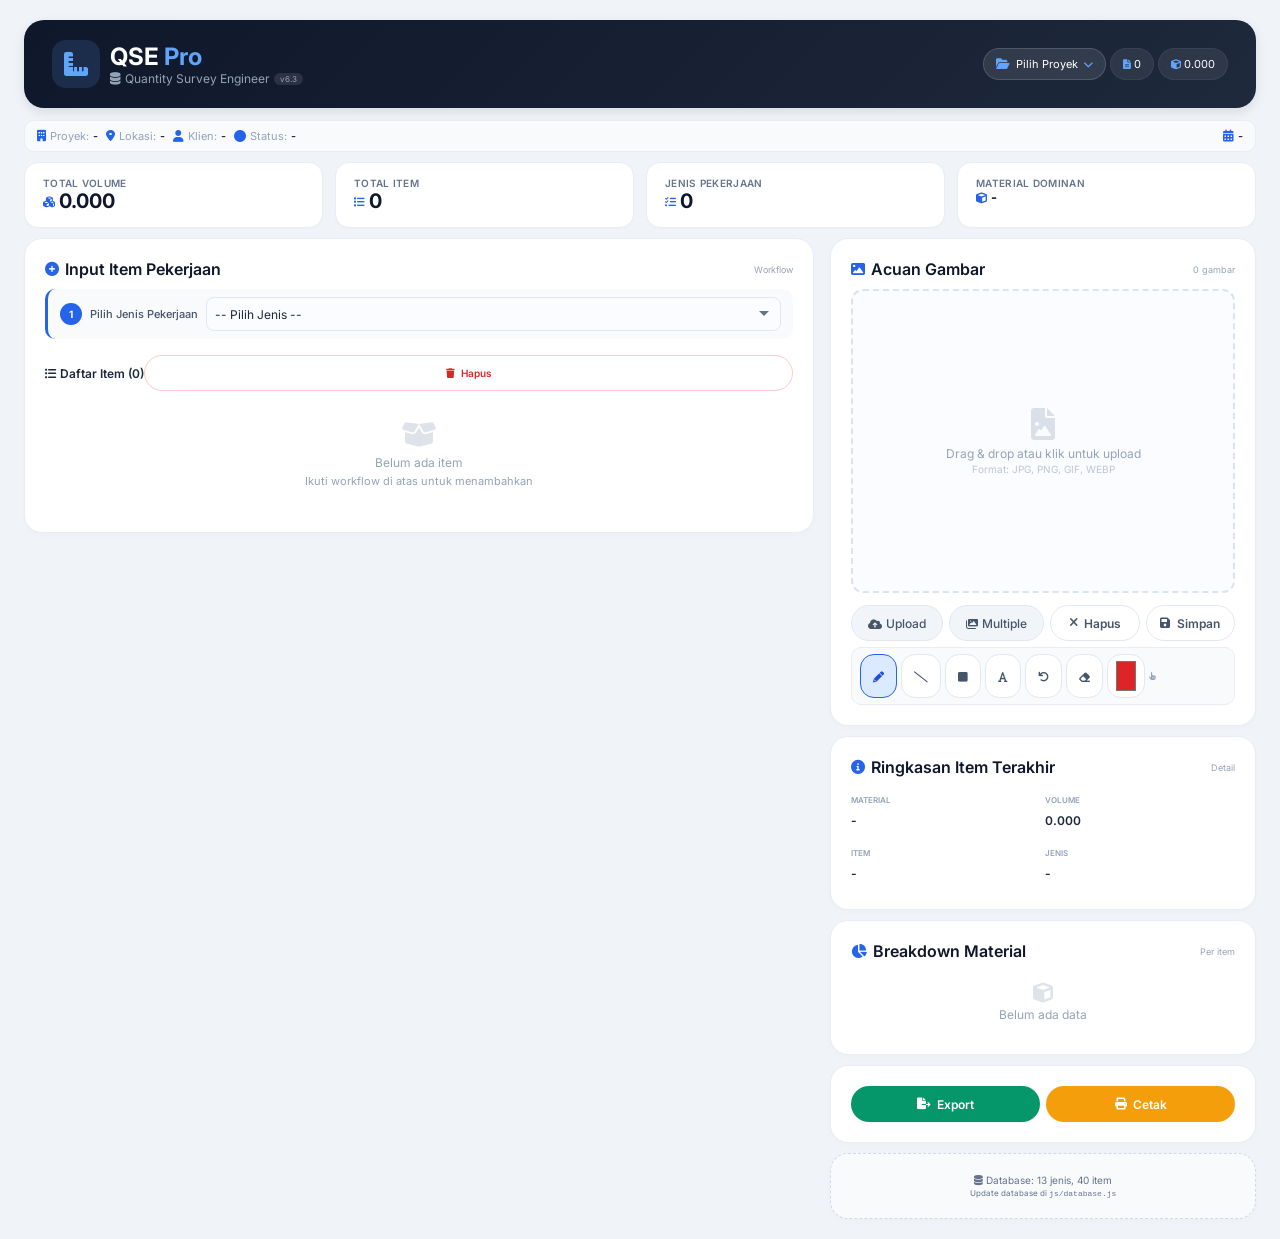
==== commit a1de5f6f: "Create index.html" ====
--- a/index.html
+++ b/index.html
@@ -22,7 +22,7 @@
     
     <style>
         /* ============================================
-           PROJECT MODAL STYLES
+           PROJECT MODAL STYLES & FIXES
            ============================================ */
         
         /* Project Button */
@@ -167,221 +167,53 @@
             justify-content: flex-end;
         }
         
-        /* Project List */
-        .project-list {
-            margin-top: 12px;
-            max-height: 300px;
-            overflow-y: auto;
-        }
-        .project-list-item {
-            display: flex;
-            justify-content: space-between;
-            align-items: center;
-            padding: 10px 12px;
-            border-radius: 10px;
-            border: 1px solid #e9edf4;
-            margin-bottom: 6px;
-            cursor: pointer;
-            transition: 0.15s;
-        }
-        .project-list-item:hover {
-            background: #f8fafc;
-        }
-        .project-list-item.active {
-            border-color: #2563eb;
-            background: #dbeafe;
-        }
-        .project-list-item .info {
-            flex: 1;
-            min-width: 0;
-        }
-        .project-list-item .info .nama {
-            font-weight: 600;
-            font-size: 13px;
-            color: #0f172a;
-        }
-        .project-list-item .info .detail {
-            font-size: 11px;
-            color: #64748b;
-            margin-top: 2px;
-        }
-        .project-list-item .actions {
-            display: flex;
-            gap: 4px;
-        }
-        .project-list-item .actions button {
-            background: none;
-            border: none;
-            padding: 4px 8px;
-            border-radius: 6px;
-            cursor: pointer;
-            color: #94a3b8;
-            transition: 0.15s;
-            font-size: 12px;
-        }
-        .project-list-item .actions button:hover {
-            background: #f1f5f9;
-            color: #0f172a;
-        }
-        .project-list-item .actions .delete:hover {
-            background: #fee2e2;
-            color: #dc2626;
-        }
-        .project-list-item .status-badge {
-            font-size: 9px;
-            padding: 2px 10px;
-            border-radius: 20px;
-            font-weight: 500;
-        }
-        .status-badge.badge-draft {
-            background: #f1f5f9;
-            color: #64748b;
-        }
-        .status-badge.badge-active {
-            background: #dbeafe;
-            color: #1d4ed8;
-        }
-        .status-badge.badge-hold {
-            background: #fef3c7;
-            color: #92400e;
-        }
-        .status-badge.badge-done {
-            background: #d1fae5;
-            color: #065f46;
-        }
-        .status-badge.badge-cancel {
+        /* Error Message */
+        .error-message {
             background: #fee2e2;
             color: #991b1b;
+            padding: 12px 16px;
+            border-radius: 10px;
+            margin-bottom: 10px;
+            display: none;
+            font-size: 13px;
+            border: 1px solid #fecaca;
+        }
+        .error-message.show {
+            display: block;
+        }
+        .error-message i {
+            margin-right: 8px;
         }
         
-        /* Project Form */
-        .project-form .form-row {
-            display: grid;
-            grid-template-columns: 1fr 1fr;
-            gap: 10px;
-            margin-bottom: 10px;
-        }
-        .project-form .form-group {
-            margin-bottom: 0;
-        }
-        .project-form .form-group label {
-            font-size: 10px;
-        }
-        .project-form .form-group input,
-        .project-form .form-group select,
-        .project-form .form-group textarea {
-            font-size: 13px;
-            padding: 8px 12px;
-            min-height: 38px;
-        }
-        .project-form .form-group textarea {
-            min-height: 60px;
-            resize: vertical;
+        /* Responsive */
+        @media (max-width: 480px) {
+            .modal { max-width: 100%; margin: 10px; border-radius: 12px; }
+            .project-form .form-row { grid-template-columns: 1fr; }
+            .modal-header h2 { font-size: 14px; }
+            .project-info-bar { flex-direction: column; align-items: flex-start; gap: 4px; }
+            .project-btn .project-name { max-width: 60px; }
         }
         
-        /* Empty Project */
-        .empty-project {
-            text-align: center;
-            padding: 30px 20px;
-            color: #94a3b8;
-        }
-        .empty-project i {
-            font-size: 32px;
-            opacity: 0.3;
-            display: block;
-            margin-bottom: 8px;
-        }
-        
-        /* Project Selector di Header */
-        .project-selector {
-            display: flex;
-            align-items: center;
-            gap: 6px;
-        }
-        
-        /* Responsive Modal */
-        @media (max-width: 480px) {
-            .modal {
-                max-width: 100%;
-                margin: 10px;
-                border-radius: 12px;
-            }
-            .project-form .form-row {
-                grid-template-columns: 1fr;
-            }
-            .modal-header h2 {
-                font-size: 14px;
-            }
-            .project-list-item {
-                flex-wrap: wrap;
-                gap: 6px;
-            }
-            .project-list-item .actions {
-                width: 100%;
-                justify-content: flex-end;
-            }
-            .project-info-bar {
-                flex-direction: column;
-                align-items: flex-start;
-                gap: 4px;
-            }
-            .project-btn .project-name {
-                max-width: 60px;
-            }
-        }
-        
-        /* Dark Mode Support */
+        /* Dark Mode */
         @media (prefers-color-scheme: dark) {
-            .modal {
-                background: #1e293b;
-            }
-            .modal-header {
-                border-color: #334155;
-            }
-            .modal-header h2 {
-                color: #e2e8f0;
-            }
-            .modal-footer {
-                border-color: #334155;
-            }
-            .project-list-item {
-                border-color: #334155;
-            }
-            .project-list-item:hover {
-                background: #0f172a;
-            }
-            .project-list-item .info .nama {
-                color: #e2e8f0;
-            }
-            .project-list-item .info .detail {
-                color: #94a3b8;
-            }
-            .project-list-item.active {
-                border-color: #2563eb;
-                background: #1e293b;
-            }
-            .project-info-bar {
-                background: #0f172a;
-                border-color: #334155;
-            }
-            .project-info-bar .info-item .value {
-                color: #e2e8f0;
-            }
-            .project-form .form-group label {
-                color: #94a3b8;
-            }
-            .project-form .form-group input,
-            .project-form .form-group select,
-            .project-form .form-group textarea {
-                background: #0f172a;
-                border-color: #334155;
-                color: #e2e8f0;
-            }
+            .modal { background: #1e293b; }
+            .modal-header { border-color: #334155; }
+            .modal-header h2 { color: #e2e8f0; }
+            .modal-footer { border-color: #334155; }
+            .project-info-bar { background: #0f172a; border-color: #334155; }
+            .project-info-bar .info-item .value { color: #e2e8f0; }
+            .error-message { background: #1e293b; color: #fca5a5; border-color: #dc2626; }
         }
     </style>
 </head>
 <body>
     <div class="container">
+        <!-- ===== ERROR MESSAGE ===== -->
+        <div class="error-message" id="errorMessage">
+            <i class="fas fa-exclamation-circle"></i>
+            <span id="errorText"></span>
+        </div>
+
         <!-- ===== HEADER ===== -->
         <header class="header">
             <div class="header-left">
@@ -397,7 +229,6 @@
                 </div>
             </div>
             <div class="header-right">
-                <!-- Project Button -->
                 <button class="project-btn" id="projectBtn" title="Kelola Proyek">
                     <i class="fas fa-folder-open"></i>
                     <span class="project-name" id="currentProjectName">Pilih Proyek</span>
@@ -474,8 +305,261 @@
 
         <!-- ===== MAIN GRID ===== -->
         <div class="main-grid">
-            <!-- LEFT COLUMN & RIGHT COLUMN (sama seperti sebelumnya) -->
-            <!-- ... -->
+
+            <!-- ===== LEFT COLUMN ===== -->
+            <div class="left-column">
+
+                <!-- ===== INPUT ITEM ===== -->
+                <div class="card">
+                    <div class="card-title">
+                        <i class="fas fa-plus-circle"></i> Input Item Pekerjaan
+                        <span class="sub">Workflow</span>
+                    </div>
+
+                    <!-- STEP 1: Pilih Jenis -->
+                    <div class="workflow-step">
+                        <div class="step-num">1</div>
+                        <div class="step-label">Pilih Jenis Pekerjaan</div>
+                        <div style="flex:1; min-width:100px;">
+                            <select id="jenisPekerjaanUtama" aria-label="Pilih Jenis Pekerjaan">
+                                <option value="">-- Pilih Jenis --</option>
+                            </select>
+                        </div>
+                    </div>
+
+                    <!-- STEP 2: Pilih Item -->
+                    <div id="step2Container" class="hidden">
+                        <div class="workflow-step">
+                            <div class="step-num">2</div>
+                            <div class="step-label">Pilih Item Pekerjaan</div>
+                            <div style="flex:1; font-size:11px; color:#64748b; text-align:right;" id="selectedJenisLabel">-</div>
+                        </div>
+                        <div class="item-picker" id="itemPickerContainer" role="list">
+                            <div style="grid-column:1/-1; text-align:center; color:#94a3b8; font-size:13px; padding:20px 0;">
+                                <i class="fas fa-arrow-up" style="display:block; font-size:24px; margin-bottom:8px; opacity:0.3;"></i>
+                                Pilih Jenis Pekerjaan terlebih dahulu
+                            </div>
+                        </div>
+                    </div>
+
+                    <!-- STEP 3: Input Dimensi -->
+                    <div id="step3Container" class="hidden">
+                        <div class="workflow-step">
+                            <div class="step-num">3</div>
+                            <div class="step-label">Input Dimensi</div>
+                            <div style="flex:1; font-size:11px; color:#2563eb; font-weight:600; text-align:right;" id="selectedItemLabel">-</div>
+                        </div>
+                        
+                        <!-- Form Container -->
+                        <div id="formContainer"></div>
+                        
+                        <!-- Detail Perhitungan -->
+                        <div id="calcDetailContainer" class="calc-detail">
+                            <div class="formula" id="rumusDisplay">📐 Rumus</div>
+                            <div class="step" id="stepDisplay">
+                                <span>Masukkan dimensi untuk melihat hasil</span>
+                            </div>
+                            <div class="result-box" id="resultDisplay">
+                                Hasil: <strong id="calcResultValue">0.000</strong>
+                                <span class="sub-result" id="calcResultSub">-</span>
+                            </div>
+                        </div>
+
+                        <!-- Action Buttons -->
+                        <div class="btn-group" style="margin-top:10px;">
+                            <button class="btn btn-primary" id="tambahBtn">
+                                <i class="fas fa-plus"></i> Tambah Item
+                            </button>
+                            <button class="btn btn-outline" id="resetFormBtn">
+                                <i class="fas fa-redo"></i> Reset
+                            </button>
+                        </div>
+                    </div>
+
+                    <!-- Item List -->
+                    <div style="margin-top:16px;">
+                        <div style="display:flex; justify-content:space-between; align-items:center; margin-bottom:6px;">
+                            <span style="font-weight:600; font-size:12px;">
+                                <i class="fas fa-list-ul"></i> Daftar Item 
+                                (<span id="jumlahItem">0</span>)
+                            </span>
+                            <button class="btn btn-danger btn-sm" id="hapusSemuaBtn" 
+                                    style="background:transparent; color:#dc2626; border:1px solid #fecaca; padding:4px 12px; font-size:10px;">
+                                <i class="fas fa-trash"></i> Hapus
+                            </button>
+                        </div>
+                        <div class="item-list" id="itemListContainer">
+                            <div class="empty-state">
+                                <i class="fas fa-box-open"></i>
+                                <p>Belum ada item</p>
+                                <p style="font-size:10px; margin-top:4px; opacity:0.6;">Ikuti workflow di atas untuk menambahkan</p>
+                            </div>
+                        </div>
+                    </div>
+                </div>
+            </div>
+
+            <!-- ===== RIGHT COLUMN ===== -->
+            <div class="right-column">
+
+                <!-- ===== ACUAN GAMBAR ===== -->
+                <div class="card">
+                    <div class="card-title">
+                        <i class="fas fa-image"></i> Acuan Gambar
+                        <span class="sub" id="gambarCount">0 gambar</span>
+                    </div>
+
+                    <!-- Gambar Container -->
+                    <div class="gambar-container" id="gambarContainer">
+                        <!-- Placeholder -->
+                        <div id="gambarPlaceholder" class="placeholder">
+                            <i class="fas fa-file-image"></i>
+                            <span>Drag & drop atau klik untuk upload</span>
+                            <span style="font-size:10px; opacity:0.6; margin-top:2px;">Format: JPG, PNG, GIF, WEBP</span>
+                        </div>
+
+                        <!-- Image Wrapper -->
+                        <div class="image-wrapper" id="imageWrapper">
+                            <img id="gambarPreview" alt="Preview gambar" />
+                            <canvas class="markup-canvas" id="markupCanvas"></canvas>
+                        </div>
+
+                        <!-- Zoom Controls -->
+                        <div class="zoom-controls" id="zoomControls" style="display:none;">
+                            <button id="zoomOutBtn" title="Zoom Out" aria-label="Zoom Out">
+                                <i class="fas fa-minus"></i>
+                            </button>
+                            <span class="zoom-level" id="zoomLevel">100%</span>
+                            <button id="zoomInBtn" title="Zoom In" aria-label="Zoom In">
+                                <i class="fas fa-plus"></i>
+                            </button>
+                            <span class="divider"></span>
+                            <button id="zoomFitBtn" title="Fit to Screen" aria-label="Fit to Screen">
+                                <i class="fas fa-expand"></i>
+                            </button>
+                            <button id="zoomResetBtn" title="Reset View" aria-label="Reset View">
+                                <i class="fas fa-home"></i>
+                            </button>
+                        </div>
+                    </div>
+
+                    <!-- Gambar Info -->
+                    <div class="gambar-info" id="gambarInfo" style="display:none;">
+                        <span class="gambar-nama" id="gambarNama">-</span>
+                        <span class="gambar-ukuran" id="gambarUkuran">-</span>
+                    </div>
+
+                    <!-- Thumbnail List -->
+                    <div class="thumbnail-list" id="thumbnailList"></div>
+
+                    <!-- Upload Area -->
+                    <div class="upload-area">
+                        <label for="fileInput" class="file-label">
+                            <i class="fas fa-cloud-upload-alt"></i> Upload
+                        </label>
+                        <label for="fileInputMultiple" class="file-label">
+                            <i class="fas fa-images"></i> Multiple
+                        </label>
+                        <button class="btn btn-outline btn-sm" id="hapusGambarBtn">
+                            <i class="fas fa-times"></i> Hapus
+                        </button>
+                        <button class="btn btn-outline btn-sm" id="simpanGambarBtn">
+                            <i class="fas fa-save"></i> Simpan
+                        </button>
+                    </div>
+                    <input type="file" id="fileInput" accept="image/*" />
+                    <input type="file" id="fileInputMultiple" accept="image/*" multiple />
+
+                    <!-- Markup Tools -->
+                    <div class="markup-tools">
+                        <button id="markupDraw" class="active" title="Gambar bebas">
+                            <i class="fas fa-pencil-alt"></i>
+                        </button>
+                        <button id="markupLine" title="Garis">
+                            <i class="fas fa-slash"></i>
+                        </button>
+                        <button id="markupRect" title="Kotak">
+                            <i class="fas fa-square"></i>
+                        </button>
+                        <button id="markupText" title="Teks">
+                            <i class="fas fa-font"></i>
+                        </button>
+                        <button id="markupUndo" title="Undo">
+                            <i class="fas fa-undo"></i>
+                        </button>
+                        <button id="markupClear" title="Hapus semua">
+                            <i class="fas fa-eraser"></i>
+                        </button>
+                        <div class="color-picker">
+                            <input type="color" id="markupColor" value="#dc2626" />
+                        </div>
+                        <span style="font-size:8px; color:#94a3b8; display:flex; align-items:center;">
+                            <i class="fas fa-hand-pointer"></i>
+                        </span>
+                    </div>
+                </div>
+
+                <!-- ===== RINGKASAN MATERIAL ===== -->
+                <div class="card" style="margin-top:10px;">
+                    <div class="card-title">
+                        <i class="fas fa-info-circle"></i> Ringkasan Item Terakhir
+                        <span class="sub">Detail</span>
+                    </div>
+                    <div id="materialInfo">
+                        <div>
+                            <div class="label">Material</div>
+                            <div class="value" id="displayMaterial">-</div>
+                        </div>
+                        <div>
+                            <div class="label">Volume</div>
+                            <div class="value" id="displayVolume">0.000</div>
+                        </div>
+                        <div>
+                            <div class="label">Item</div>
+                            <div class="value" id="displayItem">-</div>
+                        </div>
+                        <div>
+                            <div class="label">Jenis</div>
+                            <div class="value" id="displayJenis">-</div>
+                        </div>
+                    </div>
+                </div>
+
+                <!-- ===== BREAKDOWN MATERIAL ===== -->
+                <div class="card" style="margin-top:10px;">
+                    <div class="card-title">
+                        <i class="fas fa-chart-pie"></i> Breakdown Material
+                        <span class="sub">Per item</span>
+                    </div>
+                    <div id="materialBreakdown" class="material-breakdown">
+                        <div style="color:#94a3b8; font-size:11px; text-align:center; padding:12px 0;">
+                            <i class="fas fa-cube" style="display:block; font-size:20px; margin-bottom:4px; opacity:0.3;"></i>
+                            Belum ada data
+                        </div>
+                    </div>
+                </div>
+
+                <!-- ===== ACTION BUTTONS ===== -->
+                <div class="card" style="margin-top:10px;">
+                    <div class="btn-group">
+                        <button class="btn btn-success btn-sm" id="exportBtn">
+                            <i class="fas fa-file-export"></i> Export
+                        </button>
+                        <button class="btn btn-warning btn-sm" id="cetakBtn">
+                            <i class="fas fa-print"></i> Cetak
+                        </button>
+                    </div>
+                </div>
+
+                <!-- ===== DATABASE INFO ===== -->
+                <div class="card" style="margin-top:10px; background:#f8fafc; border:1px dashed #d1d9e6;">
+                    <div style="font-size:10px; color:#64748b; text-align:center;">
+                        <i class="fas fa-database"></i> Database: <span id="dbInfo">0 jenis, 0 item</span>
+                        <br>
+                        <span style="font-size:8px;">Update database di <code>js/database.js</code></span>
+                    </div>
+                </div>
+            </div>
         </div>
     </div>
 
@@ -487,7 +571,6 @@
                 <button class="modal-close" id="projectModalClose">&times;</button>
             </div>
             <div class="modal-body">
-                <!-- Project List -->
                 <div id="projectListContainer">
                     <div class="empty-project">
                         <i class="fas fa-folder"></i>
@@ -496,7 +579,6 @@
                     </div>
                 </div>
                 
-                <!-- Form Project -->
                 <div style="margin-top:16px;">
                     <div style="display:flex; justify-content:space-between; align-items:center; margin-bottom:10px;">
                         <span style="font-weight:600; font-size:13px;">
@@ -594,348 +676,74 @@
         </div>
     </div>
 
-    <!-- ===== SCRIPTS ===== -->
+    <!-- ============================================
+    SCRIPTS - URUTAN PENTING!
+    ============================================ -->
+    <!-- 1. Utility Functions (Tidak ada dependensi) -->
     <script src="js/utils.js"></script>
+    
+    <!-- 2. Database (Tidak ada dependensi) -->
     <script src="js/database.js"></script>
+    
+    <!-- 3. Project Manager (Membutuhkan utils.js) -->
     <script src="js/project.js"></script>
+    
+    <!-- 4. Aplikasi Utama (Membutuhkan utils.js, database.js, project.js) -->
     <script src="js/app.js"></script>
     
+    <!-- ============================================
+    FALLBACK - Jika Script Gagal Load
+    ============================================ -->
     <script>
-        // ============================================
-        // INISIALISASI PROJECT MANAGER
-        // ============================================
         (function() {
             "use strict";
-
-            // Load project dari localStorage
-            ProjectManager.loadFromLocal();
-
-            // Jika tidak ada project, buat default
-            if (ProjectManager.projects.length === 0) {
-                const defaultProject = ProjectManager.create({
-                    nama: 'Proyek Contoh',
-                    lokasi: 'Jakarta',
-                    klien: 'PT. Developer',
-                    kontraktor: 'PT. Kontraktor',
-                    status: 'Aktif'
-                });
-                ProjectManager.setCurrent(defaultProject.id);
+            
+            // Cek apakah Utils terload
+            function checkDependencies() {
+                const errorEl = document.getElementById('errorMessage');
+                const errorText = document.getElementById('errorText');
+                let hasError = false;
+                let errors = [];
+                
+                // Cek Utils
+                if (typeof Utils === 'undefined') {
+                    errors.push('❌ Utils tidak ditemukan! Pastikan file utils.js terload dengan benar.');
+                    hasError = true;
+                }
+                
+                // Cek DATABASE
+                if (typeof DATABASE === 'undefined') {
+                    errors.push('❌ Database tidak ditemukan! Pastikan file database.js terload dengan benar.');
+                    hasError = true;
+                }
+                
+                // Cek ProjectManager
+                if (typeof ProjectManager === 'undefined') {
+                    errors.push('❌ ProjectManager tidak ditemukan! Pastikan file project.js terload dengan benar.');
+                    hasError = true;
+                }
+                
+                if (hasError) {
+                    errorEl.classList.add('show');
+                    errorText.innerHTML = errors.join('<br>');
+                    console.error('❌ Dependency errors:', errors);
+                } else {
+                    errorEl.classList.remove('show');
+                    console.log('✅ Semua dependensi terload dengan baik!');
+                }
+                
+                return !hasError;
             }
-
-            // Set current project jika ada
-            if (!ProjectManager.currentProject && ProjectManager.projects.length > 0) {
-                ProjectManager.setCurrent(ProjectManager.projects[0].id);
-            }
-
-            console.log('✅ ProjectManager initialized!');
-            console.log(`📋 ${ProjectManager.projects.length} projects loaded`);
-
-            // Update UI
-            updateProjectUI();
-
-            // ============================================
-            // DOM REFS PROJECT
-            // ============================================
-            const projectBtn = document.getElementById('projectBtn');
-            const projectModal = document.getElementById('projectModal');
-            const projectModalClose = document.getElementById('projectModalClose');
-            const projectListContainer = document.getElementById('projectListContainer');
-            const projectForm = document.getElementById('projectForm');
-            const projectFormId = document.getElementById('projectFormId');
-            const projectFormTitle = document.getElementById('projectFormTitle');
-            const cancelProjectForm = document.getElementById('cancelProjectForm');
-            const projectDeleteBtn = document.getElementById('projectDeleteBtn');
-            const projectSubmitBtn = document.getElementById('projectSubmitBtn');
-
-            // ============================================
-            // FUNGSI UI PROJECT
-            // ============================================
-            function updateProjectUI() {
-                const current = ProjectManager.getCurrent();
-                
-                // Update header
-                const nameEl = document.getElementById('currentProjectName');
-                if (current) {
-                    nameEl.textContent = current.nama || 'Pilih Proyek';
-                } else {
-                    nameEl.textContent = 'Pilih Proyek';
-                }
-
-                // Update info bar
-                document.getElementById('infoProjectName').textContent = current ? current.nama || '-' : '-';
-                document.getElementById('infoProjectLocation').textContent = current ? current.lokasi || '-' : '-';
-                document.getElementById('infoProjectClient').textContent = current ? current.klien || '-' : '-';
-                
-                const statusText = document.getElementById('infoProjectStatusText');
-                if (current) {
-                    statusText.textContent = current.status || 'Draft';
-                    statusText.style.color = ProjectManager.getStatusColor(current.status);
-                } else {
-                    statusText.textContent = '-';
-                    statusText.style.color = '#94a3b8';
-                }
-
-                const dateEl = document.getElementById('infoProjectDate');
-                if (current && current.tanggalMulai) {
-                    const start = new Date(current.tanggalMulai);
-                    dateEl.textContent = Utils.formatTanggal(start);
-                } else {
-                    dateEl.textContent = '-';
-                }
-
-                // Update stats dengan project info
-                const projectCount = document.getElementById('statJenisPekerjaan');
-                if (current) {
-                    // Tidak mengubah stat utama
-                }
-            }
-
-            // ============================================
-            // RENDER PROJECT LIST
-            // ============================================
-            function renderProjectList() {
-                const container = projectListContainer;
-                const projects = ProjectManager.getAll();
-
-                if (projects.length === 0) {
-                    container.innerHTML = `
-                        <div class="empty-project">
-                            <i class="fas fa-folder"></i>
-                            <p>Belum ada proyek</p>
-                            <p style="font-size:11px; margin-top:4px;">Klik "Proyek Baru" untuk membuat</p>
-                        </div>
-                    `;
-                    return;
-                }
-
-                let html = '';
-                const current = ProjectManager.getCurrent();
-
-                projects.forEach(p => {
-                    const isActive = current && current.id === p.id;
-                    const statusColor = ProjectManager.getStatusColor(p.status);
-                    
-                    html += `
-                        <div class="project-list-item ${isActive ? 'active' : ''}" data-id="${p.id}">
-                            <div class="info">
-                                <div class="nama">${Utils.escHtml(p.nama)}</div>
-                                <div class="detail">
-                                    ${p.lokasi || 'Lokasi tidak ditentukan'}
-                                    ${p.klien ? `• ${p.klien}` : ''}
-                                    <span class="status-badge ${ProjectManager.getStatusBadge(p.status)}" 
-                                          style="background:${statusColor}20; color:${statusColor};">
-                                        ${p.status || 'Draft'}
-                                    </span>
-                                </div>
-                            </div>
-                            <div class="actions">
-                                <button class="edit-project" data-id="${p.id}" title="Edit">
-                                    <i class="fas fa-edit"></i>
-                                </button>
-                                <button class="delete-project" data-id="${p.id}" title="Hapus">
-                                    <i class="fas fa-trash"></i>
-                                </button>
-                            </div>
-                        </div>
-                    `;
-                });
-
-                container.innerHTML = html;
-
-                // Event listeners
-                container.querySelectorAll('.project-list-item').forEach(el => {
-                    el.addEventListener('click', function(e) {
-                        if (e.target.closest('.actions')) return;
-                        const id = this.dataset.id;
-                        if (id) {
-                            ProjectManager.setCurrent(id);
-                            renderProjectList();
-                            updateProjectUI();
-                            projectModal.classList.remove('active');
-                            // Refresh items jika perlu
-                            if (typeof renderItems === 'function') {
-                                renderItems();
-                            }
-                        }
-                    });
-                });
-
-                container.querySelectorAll('.edit-project').forEach(btn => {
-                    btn.addEventListener('click', function(e) {
-                        e.stopPropagation();
-                        const id = this.dataset.id;
-                        if (id) {
-                            loadProjectToForm(id);
-                        }
-                    });
-                });
-
-                container.querySelectorAll('.delete-project').forEach(btn => {
-                    btn.addEventListener('click', function(e) {
-                        e.stopPropagation();
-                        const id = this.dataset.id;
-                        if (id && confirm('Hapus proyek ini?')) {
-                            ProjectManager.delete(id);
-                            renderProjectList();
-                            updateProjectUI();
-                        }
-                    });
-                });
-            }
-
-            // ============================================
-            // FORM PROJECT
-            // ============================================
-            function loadProjectToForm(id) {
-                const project = ProjectManager.getById(id);
-                if (!project) return;
-
-                projectFormId.value = project.id;
-                document.getElementById('projectNama').value = project.nama || '';
-                document.getElementById('projectLokasi').value = project.lokasi || '';
-                document.getElementById('projectKlien').value = project.klien || '';
-                document.getElementById('projectKontraktor').value = project.kontraktor || '';
-                document.getElementById('projectKonsultan').value = project.konsultan || '';
-                document.getElementById('projectNomorKontrak').value = project.nomorKontrak || '';
-                document.getElementById('projectTanggalMulai').value = Utils.formatDateInput(project.tanggalMulai);
-                document.getElementById('projectTanggalSelesai').value = Utils.formatDateInput(project.tanggalSelesai);
-                document.getElementById('projectNilaiKontrak').value = project.nilaiKontrak || 0;
-                document.getElementById('projectStatus').value = project.status || 'Draft';
-                document.getElementById('projectDeskripsi').value = project.deskripsi || '';
-
-                projectFormTitle.textContent = 'Edit Proyek';
-                projectSubmitBtn.innerHTML = '<i class="fas fa-save"></i> Update Proyek';
-                projectDeleteBtn.style.display = 'flex';
-                cancelProjectForm.style.display = 'flex';
-            }
-
-            function resetProjectForm() {
-                projectFormId.value = '';
-                document.getElementById('projectNama').value = '';
-                document.getElementById('projectLokasi').value = '';
-                document.getElementById('projectKlien').value = '';
-                document.getElementById('projectKontraktor').value = '';
-                document.getElementById('projectKonsultan').value = '';
-                document.getElementById('projectNomorKontrak').value = '';
-                document.getElementById('projectTanggalMulai').value = '';
-                document.getElementById('projectTanggalSelesai').value = '';
-                document.getElementById('projectNilaiKontrak').value = 0;
-                document.getElementById('projectStatus').value = 'Draft';
-                document.getElementById('projectDeskripsi').value = '';
-
-                projectFormTitle.textContent = 'Proyek Baru';
-                projectSubmitBtn.innerHTML = '<i class="fas fa-save"></i> Simpan Proyek';
-                projectDeleteBtn.style.display = 'none';
-                cancelProjectForm.style.display = 'none';
-            }
-
-            // ============================================
-            // EVENT LISTENERS PROJECT
-            // ============================================
             
-            // Open Modal
-            projectBtn.addEventListener('click', function() {
-                renderProjectList();
-                resetProjectForm();
-                projectModal.classList.add('active');
+            // Jalankan pengecekan setelah semua script terload
+            setTimeout(checkDependencies, 500);
+            
+            // Cek juga saat window load
+            window.addEventListener('load', function() {
+                setTimeout(checkDependencies, 300);
             });
-
-            // Close Modal
-            projectModalClose.addEventListener('click', function() {
-                projectModal.classList.remove('active');
-            });
-
-            projectModal.addEventListener('click', function(e) {
-                if (e.target === this) {
-                    projectModal.classList.remove('active');
-                }
-            });
-
-            // Cancel Form
-            cancelProjectForm.addEventListener('click', resetProjectForm);
-
-            // Submit Form
-            projectForm.addEventListener('submit', function(e) {
-                e.preventDefault();
-                
-                const data = {
-                    nama: document.getElementById('projectNama').value.trim(),
-                    lokasi: document.getElementById('projectLokasi').value.trim(),
-                    klien: document.getElementById('projectKlien').value.trim(),
-                    kontraktor: document.getElementById('projectKontraktor').value.trim(),
-                    konsultan: document.getElementById('projectKonsultan').value.trim(),
-                    nomorKontrak: document.getElementById('projectNomorKontrak').value.trim(),
-                    tanggalMulai: document.getElementById('projectTanggalMulai').value,
-                    tanggalSelesai: document.getElementById('projectTanggalSelesai').value,
-                    nilaiKontrak: parseFloat(document.getElementById('projectNilaiKontrak').value) || 0,
-                    status: document.getElementById('projectStatus').value,
-                    deskripsi: document.getElementById('projectDeskripsi').value.trim()
-                };
-
-                const validation = ProjectManager.validate(data);
-                if (!validation.valid) {
-                    alert(validation.errors.join('\n'));
-                    return;
-                }
-
-                const id = projectFormId.value;
-                if (id) {
-                    // Update
-                    ProjectManager.update(id, data);
-                } else {
-                    // Create
-                    ProjectManager.create(data);
-                }
-
-                renderProjectList();
-                updateProjectUI();
-                resetProjectForm();
-                projectModal.classList.remove('active');
-            });
-
-            // Delete Project
-            projectDeleteBtn.addEventListener('click', function() {
-                const id = projectFormId.value;
-                if (id && confirm('Hapus proyek ini?')) {
-                    ProjectManager.delete(id);
-                    renderProjectList();
-                    updateProjectUI();
-                    resetProjectForm();
-                }
-            });
-
-            // ============================================
-            // OVERRIDE CETAK DENGAN PROJECT INFO
-            // ============================================
-            const originalCetak = window.cetakRingkasan || function() {};
-
-            window.cetakRingkasan = function() {
-                if (typeof state === 'undefined' || state.items.length === 0) {
-                    alert('Tidak ada data untuk dicetak.');
-                    return;
-                }
-
-                const project = ProjectManager.getCurrent();
-                const now = new Date();
-                const dateStr = Utils.formatTanggal(now);
-                const timeStr = Utils.formatWaktu(now);
-
-                // Build HTML dengan project info
-                const printWindow = window.open('', '_blank', 'width=900,height=700');
-                if (!printWindow) {
-                    alert('Popup diblokir. Izinkan popup untuk mencetak.');
-                    return;
-                }
-
-                // ... (HTML cetak dengan project info)
-                // Gunakan template yang sudah ada dengan tambahan project info
-                // ...
-            };
-
-            console.log('✅ Project Manager terintegrasi dengan QSE Pro!');
-            console.log(`📋 Project aktif: ${ProjectManager.currentProject ? ProjectManager.currentProject.nama : 'Tidak ada'}`);
-
+            
         })();
     </script>
 </body>
-                                  </html>
+              </html>
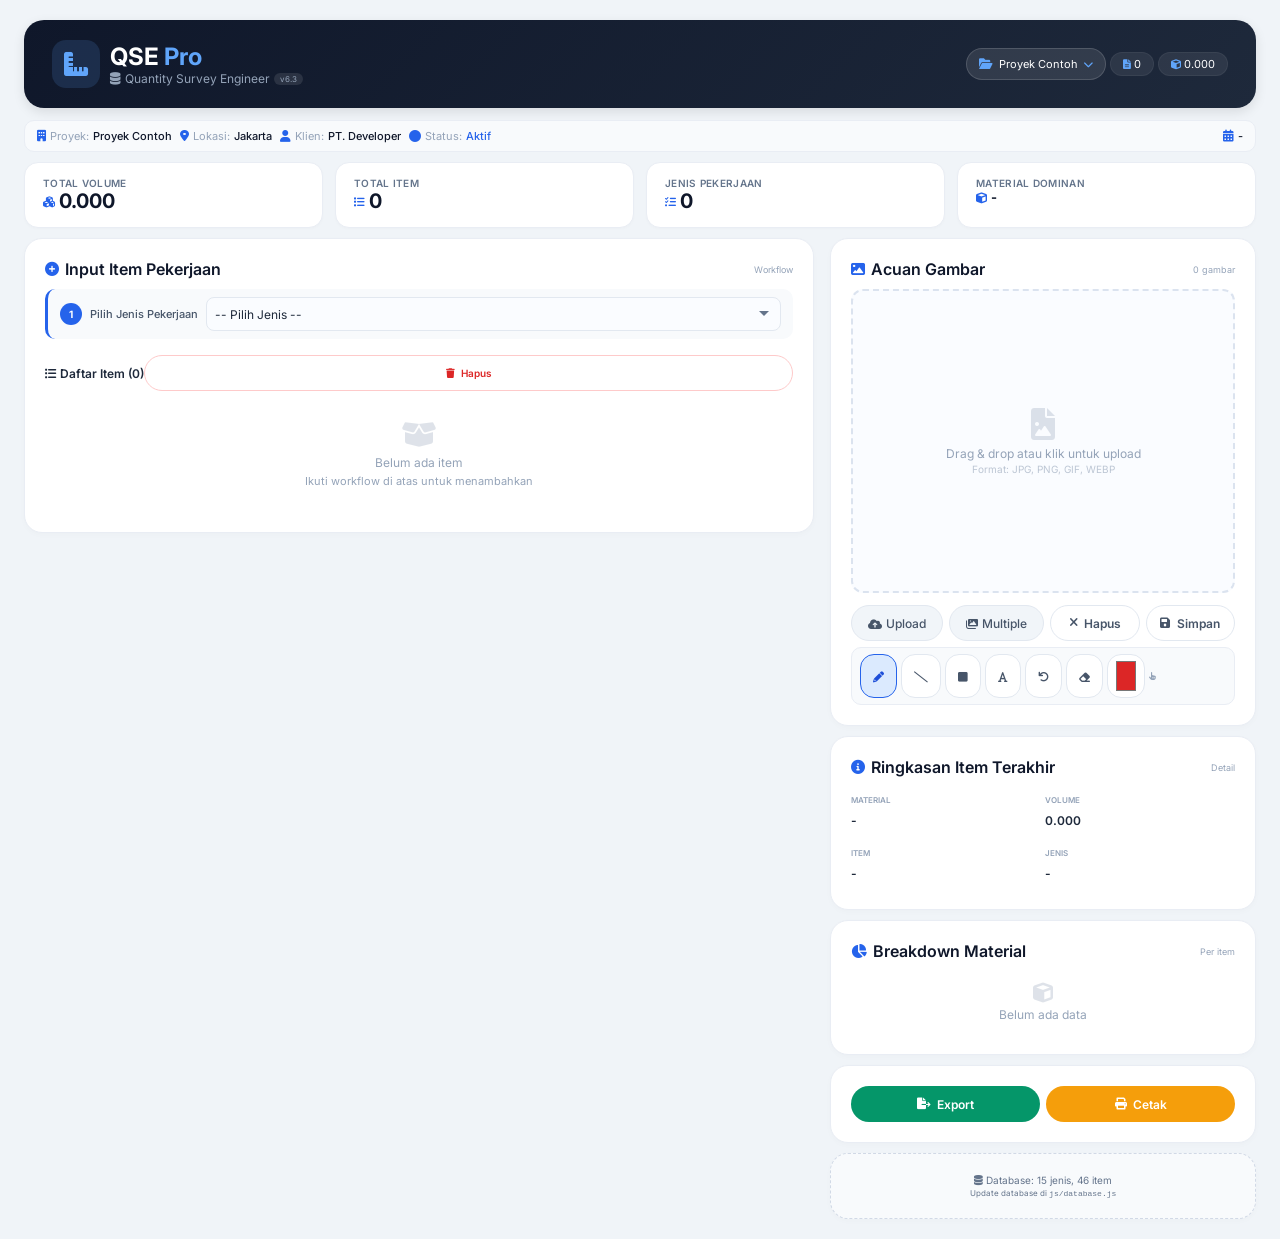
==== commit e8444981: "Update footer title in index.html" ====
--- a/index.html
+++ b/index.html
@@ -667,7 +667,7 @@
 
     <!-- ===== PRINT FOOTER ===== -->
     <div class="print-footer" id="printFooter">
-        <div class="footer-title">📊 Quantity Survey Engineer - Laporan QTO</div>
+        <div class="footer-title">📊 Quantity Survey Engineer - QSE Pro</div>
         <div class="footer-datetime" id="printDateTime">
             Dicetak: <span id="printDate"></span> <span id="printTime"></span>
         </div>
--- a/css/style.css
+++ b/css/style.css
@@ -1,6 +1,6 @@
 /* ============================================
    QSE PRO - STYLE CSS (MOBILE OPTIMIZED)
-   Versi: 6.2 - Support Print with Gambar & Footer
+   Versi: 6.4 - Fix Modal Project
    ============================================ */
 
 /* ============================================
@@ -125,6 +125,7 @@
     gap: 4px;
     flex-wrap: wrap;
     flex-shrink: 0;
+    align-items: center;
 }
 
 .header-right .badge {
@@ -145,7 +146,374 @@
 }
 
 /* ============================================
-   STATS (Mobile Optimized)
+   PROJECT BUTTON - FIX
+   ============================================ */
+.project-btn {
+    display: inline-flex;
+    align-items: center;
+    gap: 6px;
+    padding: 6px 12px;
+    background: rgba(255, 255, 255, 0.1);
+    border: 1px solid rgba(255, 255, 255, 0.15);
+    border-radius: 20px;
+    color: white;
+    font-size: 11px;
+    cursor: pointer;
+    transition: 0.2s;
+    font-family: 'Inter', sans-serif;
+    min-height: 32px;
+    touch-action: manipulation;
+    -webkit-tap-highlight-color: transparent;
+    user-select: none;
+}
+
+.project-btn:hover {
+    background: rgba(255, 255, 255, 0.2);
+}
+
+.project-btn:active {
+    transform: scale(0.96);
+}
+
+.project-btn i {
+    font-size: 12px;
+    color: #60a5fa;
+}
+
+.project-btn .project-name {
+    max-width: 100px;
+    overflow: hidden;
+    text-overflow: ellipsis;
+    white-space: nowrap;
+}
+
+/* ============================================
+   PROJECT INFO BAR
+   ============================================ */
+.project-info-bar {
+    display: flex;
+    flex-wrap: wrap;
+    align-items: center;
+    gap: 8px;
+    padding: 8px 12px;
+    background: #f8fafc;
+    border-radius: 10px;
+    margin-bottom: 10px;
+    border: 1px solid #e9edf4;
+}
+
+.project-info-bar .info-item {
+    display: flex;
+    align-items: center;
+    gap: 4px;
+    font-size: 11px;
+    color: #475569;
+}
+
+.project-info-bar .info-item i {
+    color: #2563eb;
+    font-size: 12px;
+}
+
+.project-info-bar .info-item .label {
+    color: #94a3b8;
+}
+
+.project-info-bar .info-item .value {
+    font-weight: 500;
+    color: #0f172a;
+}
+
+/* ============================================
+   ERROR MESSAGE
+   ============================================ */
+.error-message {
+    background: #fee2e2;
+    color: #991b1b;
+    padding: 12px 16px;
+    border-radius: 10px;
+    margin-bottom: 10px;
+    display: none;
+    font-size: 13px;
+    border: 1px solid #fecaca;
+}
+
+.error-message.show {
+    display: block;
+}
+
+.error-message i {
+    margin-right: 8px;
+}
+
+/* ============================================
+   MODAL PROJECT - FIX
+   ============================================ */
+.modal-overlay {
+    display: none;
+    position: fixed;
+    top: 0;
+    left: 0;
+    right: 0;
+    bottom: 0;
+    background: rgba(0, 0, 0, 0.5);
+    z-index: 9999;
+    align-items: center;
+    justify-content: center;
+    backdrop-filter: blur(4px);
+    -webkit-backdrop-filter: blur(4px);
+    padding: 16px;
+}
+
+.modal-overlay.active {
+    display: flex;
+}
+
+.modal {
+    background: white;
+    border-radius: 16px;
+    max-width: 600px;
+    width: 100%;
+    max-height: 90vh;
+    overflow-y: auto;
+    box-shadow: 0 20px 60px rgba(0, 0, 0, 0.3);
+    animation: modalIn 0.3s ease;
+}
+
+@keyframes modalIn {
+    from {
+        opacity: 0;
+        transform: scale(0.95) translateY(20px);
+    }
+    to {
+        opacity: 1;
+        transform: scale(1) translateY(0);
+    }
+}
+
+.modal-header {
+    display: flex;
+    justify-content: space-between;
+    align-items: center;
+    padding: 16px 20px;
+    border-bottom: 1px solid #e9edf4;
+    position: sticky;
+    top: 0;
+    background: white;
+    z-index: 10;
+    border-radius: 16px 16px 0 0;
+}
+
+.modal-header h2 {
+    font-size: 16px;
+    font-weight: 700;
+    color: #0f172a;
+    display: flex;
+    align-items: center;
+    gap: 8px;
+}
+
+.modal-header h2 i {
+    color: #2563eb;
+}
+
+.modal-close {
+    background: none;
+    border: none;
+    font-size: 24px;
+    color: #94a3b8;
+    cursor: pointer;
+    padding: 4px 8px;
+    border-radius: 8px;
+    transition: 0.15s;
+    min-height: 36px;
+    min-width: 36px;
+    display: flex;
+    align-items: center;
+    justify-content: center;
+}
+
+.modal-close:hover {
+    background: #f1f5f9;
+    color: #0f172a;
+}
+
+.modal-close:active {
+    transform: scale(0.92);
+}
+
+.modal-body {
+    padding: 20px;
+}
+
+.modal-footer {
+    padding: 12px 20px;
+    border-top: 1px solid #e9edf4;
+    display: flex;
+    gap: 8px;
+    justify-content: flex-end;
+    position: sticky;
+    bottom: 0;
+    background: white;
+    border-radius: 0 0 16px 16px;
+}
+
+/* ============================================
+   PROJECT LIST
+   ============================================ */
+.project-list {
+    margin-top: 12px;
+    max-height: 300px;
+    overflow-y: auto;
+}
+
+.project-list-item {
+    display: flex;
+    justify-content: space-between;
+    align-items: center;
+    padding: 10px 12px;
+    border-radius: 10px;
+    border: 1px solid #e9edf4;
+    margin-bottom: 6px;
+    cursor: pointer;
+    transition: 0.15s;
+}
+
+.project-list-item:hover {
+    background: #f8fafc;
+}
+
+.project-list-item.active {
+    border-color: #2563eb;
+    background: #dbeafe;
+}
+
+.project-list-item .info {
+    flex: 1;
+    min-width: 0;
+}
+
+.project-list-item .info .nama {
+    font-weight: 600;
+    font-size: 13px;
+    color: #0f172a;
+}
+
+.project-list-item .info .detail {
+    font-size: 11px;
+    color: #64748b;
+    margin-top: 2px;
+}
+
+.project-list-item .actions {
+    display: flex;
+    gap: 4px;
+}
+
+.project-list-item .actions button {
+    background: none;
+    border: none;
+    padding: 4px 8px;
+    border-radius: 6px;
+    cursor: pointer;
+    color: #94a3b8;
+    transition: 0.15s;
+    font-size: 12px;
+    min-height: 28px;
+    min-width: 28px;
+}
+
+.project-list-item .actions button:hover {
+    background: #f1f5f9;
+    color: #0f172a;
+}
+
+.project-list-item .actions .delete:hover {
+    background: #fee2e2;
+    color: #dc2626;
+}
+
+.project-list-item .status-badge {
+    font-size: 9px;
+    padding: 2px 10px;
+    border-radius: 20px;
+    font-weight: 500;
+}
+
+.status-badge.badge-draft {
+    background: #f1f5f9;
+    color: #64748b;
+}
+
+.status-badge.badge-active {
+    background: #dbeafe;
+    color: #1d4ed8;
+}
+
+.status-badge.badge-hold {
+    background: #fef3c7;
+    color: #92400e;
+}
+
+.status-badge.badge-done {
+    background: #d1fae5;
+    color: #065f46;
+}
+
+.status-badge.badge-cancel {
+    background: #fee2e2;
+    color: #991b1b;
+}
+
+/* ============================================
+   EMPTY PROJECT
+   ============================================ */
+.empty-project {
+    text-align: center;
+    padding: 30px 20px;
+    color: #94a3b8;
+}
+
+.empty-project i {
+    font-size: 32px;
+    opacity: 0.3;
+    display: block;
+    margin-bottom: 8px;
+}
+
+/* ============================================
+   PROJECT FORM
+   ============================================ */
+.project-form .form-row {
+    display: grid;
+    grid-template-columns: 1fr 1fr;
+    gap: 10px;
+    margin-bottom: 10px;
+}
+
+.project-form .form-group {
+    margin-bottom: 0;
+}
+
+.project-form .form-group label {
+    font-size: 10px;
+}
+
+.project-form .form-group input,
+.project-form .form-group select,
+.project-form .form-group textarea {
+    font-size: 13px;
+    padding: 8px 12px;
+    min-height: 38px;
+}
+
+.project-form .form-group textarea {
+    min-height: 60px;
+    resize: vertical;
+}
+
+/* ============================================
+   STATS
    ============================================ */
 .stats-grid {
     display: grid;
@@ -190,7 +558,7 @@
 }
 
 /* ============================================
-   MAIN GRID (Mobile)
+   MAIN GRID
    ============================================ */
 .main-grid {
     display: grid;
@@ -199,7 +567,7 @@
 }
 
 /* ============================================
-   CARD (Mobile Optimized)
+   CARD
    ============================================ */
 .card {
     background: white;
@@ -237,7 +605,7 @@
 }
 
 /* ============================================
-   WORKFLOW (Mobile Optimized)
+   WORKFLOW
    ============================================ */
 .workflow-step {
     display: flex;
@@ -279,7 +647,7 @@
 }
 
 /* ============================================
-   FORM (Mobile Optimized)
+   FORM
    ============================================ */
 .form-group {
     margin-bottom: 8px;
@@ -361,7 +729,7 @@
 }
 
 /* ============================================
-   ITEM PICKER (Mobile Optimized)
+   ITEM PICKER
    ============================================ */
 .item-picker {
     display: grid;
@@ -423,7 +791,7 @@
 }
 
 /* ============================================
-   CALC DETAIL (Mobile Optimized)
+   CALC DETAIL
    ============================================ */
 .calc-detail {
     background: #f8fafc;
@@ -484,7 +852,7 @@
 }
 
 /* ============================================
-   BUTTONS (Mobile Optimized)
+   BUTTONS
    ============================================ */
 .btn {
     padding: 10px 16px;
@@ -574,7 +942,7 @@
 }
 
 /* ============================================
-   ITEM LIST (Mobile Optimized)
+   ITEM LIST
    ============================================ */
 .item-list {
     max-height: 250px;
@@ -707,7 +1075,7 @@
 }
 
 /* ============================================
-   GAMBAR / IMAGE AREA (Mobile Optimized)
+   GAMBAR / IMAGE AREA
    ============================================ */
 .gambar-container {
     position: relative;
@@ -747,7 +1115,7 @@
     text-align: center;
 }
 
-/* Image Wrapper untuk Zoom & Pan */
+/* Image Wrapper */
 .image-wrapper {
     position: relative;
     width: 100%;
@@ -799,7 +1167,7 @@
     cursor: crosshair;
 }
 
-/* Zoom Controls (Mobile Friendly) */
+/* Zoom Controls */
 .zoom-controls {
     position: absolute;
     bottom: 10px;
@@ -882,7 +1250,7 @@
     flex-shrink: 0;
 }
 
-/* Upload Area (Mobile) */
+/* Upload Area */
 .upload-area {
     display: flex;
     gap: 6px;
@@ -920,7 +1288,7 @@
     display: none;
 }
 
-/* Thumbnail List (Mobile) */
+/* Thumbnail List */
 .thumbnail-list {
     display: flex;
     gap: 6px;
@@ -994,7 +1362,7 @@
     border-radius: 8px;
 }
 
-/* Markup Tools (Mobile) */
+/* Markup Tools */
 .markup-tools {
     display: flex;
     gap: 4px;
@@ -1059,7 +1427,7 @@
 }
 
 /* ============================================
-   MATERIAL BREAKDOWN (Mobile)
+   MATERIAL BREAKDOWN
    ============================================ */
 .material-breakdown {
     margin-top: 6px;
@@ -1087,7 +1455,7 @@
 }
 
 /* ============================================
-   MATERIAL INFO (Mobile)
+   MATERIAL INFO
    ============================================ */
 #materialInfo {
     display: grid;
@@ -1122,7 +1490,6 @@
 /* ============================================
    TOUCH OPTIMIZATIONS
    ============================================ */
-/* Meningkatkan touch target */
 button,
 .btn,
 .item-picker-btn,
@@ -1131,28 +1498,25 @@
 .upload-area .file-label,
 .markup-tools button,
 .zoom-controls button,
-.item-card .item-actions button {
+.item-card .item-actions button,
+.project-btn,
+.modal-close {
     min-height: 32px;
     min-width: 32px;
 }
 
-/* Mencegah zoom pada input di iOS */
 input,
 select {
     font-size: 16px !important;
 }
 
-/* Smooth scrolling */
 * {
     -webkit-overflow-scrolling: touch;
 }
 
 /* ============================================
-   RESPONSIVE BREAKPOINTS
-   ============================================ */
-/* Default: Mobile First */
-
-/* Tablet & Desktop */
+   RESPONSIVE
+   ============================================ */
 @media (min-width: 768px) {
     .main-grid {
         grid-template-columns: 1.3fr 0.7fr;
@@ -1308,9 +1672,52 @@
         padding: 8px 16px;
         min-height: 36px;
     }
-}
-
-/* Small Mobile */
+
+    .project-btn .project-name {
+        max-width: 200px;
+    }
+}
+
+@media (max-width: 480px) {
+    .modal {
+        max-width: 100%;
+        margin: 10px;
+        border-radius: 12px;
+    }
+
+    .project-form .form-row {
+        grid-template-columns: 1fr;
+    }
+
+    .modal-header h2 {
+        font-size: 14px;
+    }
+
+    .project-info-bar {
+        flex-direction: column;
+        align-items: flex-start;
+        gap: 4px;
+    }
+
+    .project-btn .project-name {
+        max-width: 60px;
+    }
+
+    .header-right .badge {
+        font-size: 8px;
+        padding: 2px 6px;
+    }
+
+    .project-btn {
+        font-size: 9px;
+        padding: 4px 8px;
+    }
+
+    .project-btn i {
+        font-size: 10px;
+    }
+}
+
 @media (max-width: 380px) {
     .header-left h1 {
         font-size: 14px;
@@ -1327,8 +1734,8 @@
     }
 
     .header-right .badge {
-        font-size: 8px;
-        padding: 2px 6px;
+        font-size: 7px;
+        padding: 2px 4px;
     }
 
     .stat-card .value {
@@ -1425,6 +1832,10 @@
     .markup-tools button i {
         font-size: 9px;
     }
+
+    .project-btn .project-name {
+        max-width: 40px;
+    }
 }
 
 /* ============================================
@@ -1454,10 +1865,248 @@
 }
 
 /* ============================================
-   PRINT STYLES - CETAK DENGAN GAMBAR & FOOTER
+   DARK MODE SUPPORT
+   ============================================ */
+@media (prefers-color-scheme: dark) {
+    body {
+        background: #0f172a;
+        color: #e2e8f0;
+    }
+
+    .stat-card {
+        background: #1e293b;
+        border-color: #334155;
+    }
+
+    .stat-card .value {
+        color: #e2e8f0;
+    }
+
+    .card {
+        background: #1e293b;
+        border-color: #334155;
+    }
+
+    .card-title {
+        color: #e2e8f0;
+    }
+
+    .workflow-step {
+        background: #0f172a;
+    }
+
+    .workflow-step .step-label {
+        color: #94a3b8;
+    }
+
+    .form-group label {
+        color: #94a3b8;
+    }
+
+    select,
+    input {
+        background: #0f172a;
+        border-color: #334155;
+        color: #e2e8f0;
+    }
+
+    .item-card {
+        background: #0f172a;
+    }
+
+    .item-card .item-name {
+        color: #e2e8f0;
+    }
+
+    .item-card .item-volume {
+        background: #1e293b;
+        border-color: #334155;
+        color: #e2e8f0;
+    }
+
+    .gambar-container {
+        background: #0f172a;
+        border-color: #334155;
+    }
+
+    .gambar-info {
+        background: #0f172a;
+    }
+
+    .gambar-info .gambar-nama {
+        color: #e2e8f0;
+    }
+
+    .markup-tools {
+        background: #0f172a;
+        border-color: #334155;
+    }
+
+    .markup-tools button {
+        background: #1e293b;
+        border-color: #334155;
+        color: #94a3b8;
+    }
+
+    .calc-detail {
+        background: #0f172a;
+        border-color: #334155;
+    }
+
+    .calc-detail .step span {
+        background: #1e293b;
+        border-color: #334155;
+    }
+
+    .material-breakdown .mat-item {
+        border-color: #334155;
+    }
+
+    .material-breakdown .mat-vol {
+        color: #60a5fa;
+    }
+
+    .btn-outline {
+        color: #94a3b8;
+        border-color: #334155;
+    }
+
+    .header-right .badge {
+        border-color: rgba(255,255,255,0.05);
+    }
+
+    .zoom-controls {
+        background: rgba(30, 41, 59, 0.95);
+    }
+
+    .zoom-controls button {
+        color: #e2e8f0;
+    }
+
+    .zoom-controls .zoom-level {
+        color: #94a3b8;
+    }
+
+    .stat-card .value i {
+        color: #60a5fa;
+    }
+
+    .item-card .item-details {
+        color: #94a3b8;
+    }
+
+    .item-card .item-name .badge-type {
+        background: #1e293b;
+        color: #60a5fa;
+    }
+
+    .empty-state {
+        color: #64748b;
+    }
+
+    .empty-state i {
+        color: #64748b;
+    }
+
+    .gambar-container .placeholder {
+        color: #64748b;
+    }
+
+    .upload-area .file-label {
+        background: #0f172a;
+        border-color: #334155;
+        color: #94a3b8;
+    }
+
+    .thumbnail-item {
+        border-color: #334155;
+    }
+
+    .thumbnail-item.active {
+        border-color: #2563eb;
+    }
+
+    .material-breakdown .mat-name {
+        color: #e2e8f0;
+    }
+
+    .calc-detail .result-box {
+        background: #1e293b;
+        color: #60a5fa;
+    }
+
+    .calc-detail .formula {
+        background: #1e293b;
+        color: #e2e8f0;
+    }
+
+    .project-info-bar {
+        background: #0f172a;
+        border-color: #334155;
+    }
+
+    .project-info-bar .info-item .value {
+        color: #e2e8f0;
+    }
+
+    .project-list-item {
+        border-color: #334155;
+    }
+
+    .project-list-item:hover {
+        background: #0f172a;
+    }
+
+    .project-list-item .info .nama {
+        color: #e2e8f0;
+    }
+
+    .project-list-item .info .detail {
+        color: #94a3b8;
+    }
+
+    .project-list-item.active {
+        border-color: #2563eb;
+        background: #1e293b;
+    }
+
+    .modal {
+        background: #1e293b;
+    }
+
+    .modal-header {
+        border-color: #334155;
+        background: #1e293b;
+    }
+
+    .modal-header h2 {
+        color: #e2e8f0;
+    }
+
+    .modal-footer {
+        border-color: #334155;
+        background: #1e293b;
+    }
+
+    .error-message {
+        background: #1e293b;
+        color: #fca5a5;
+        border-color: #dc2626;
+    }
+
+    .project-form .form-group input,
+    .project-form .form-group select,
+    .project-form .form-group textarea {
+        background: #0f172a;
+        border-color: #334155;
+        color: #e2e8f0;
+    }
+}
+
+/* ============================================
+   PRINT STYLES
    ============================================ */
 @media print {
-    /* Sembunyikan elemen yang tidak perlu */
     .btn,
     .btn-group,
     .upload-area,
@@ -1478,17 +2127,19 @@
     #resetFormBtn,
     #tambahBtn,
     .card-title .sub,
-    .stat-card .value i {
+    .stat-card .value i,
+    .project-btn,
+    .project-info-bar .info-item i,
+    .error-message,
+    #projectBtn {
         display: none !important;
     }
 
-    /* Reset dasar untuk cetak */
     body {
         background: white !important;
         padding: 20px !important;
         font-size: 12px !important;
         color: #000 !important;
-        font-family: 'Inter', 'Times New Roman', serif !important;
     }
 
     .container {
@@ -1497,7 +2148,6 @@
         margin: 0 !important;
     }
 
-    /* Header cetak */
     .header {
         background: #0f172a !important;
         color: white !important;
@@ -1506,7 +2156,6 @@
         margin-bottom: 20px !important;
         -webkit-print-color-adjust: exact !important;
         print-color-adjust: exact !important;
-        page-break-after: avoid !important;
     }
 
     .header-left .logo-icon {
@@ -1515,20 +2164,6 @@
         print-color-adjust: exact !important;
     }
 
-    .header-left h1 {
-        font-size: 22px !important;
-    }
-
-    .header-left .subtitle {
-        font-size: 11px !important;
-        color: #94a3b8 !important;
-    }
-
-    .header-right .badge {
-        display: none !important;
-    }
-
-    /* Grid cetak */
     .main-grid {
         display: block !important;
     }
@@ -1539,7 +2174,6 @@
         width: 100% !important;
     }
 
-    /* Card cetak */
     .card {
         border: 1px solid #e2e8f0 !important;
         box-shadow: none !important;
@@ -1564,7 +2198,6 @@
         print-color-adjust: exact !important;
     }
 
-    /* Stats cetak */
     .stats-grid {
         display: grid !important;
         grid-template-columns: repeat(2, 1fr) !important;
@@ -1581,18 +2214,10 @@
         print-color-adjust: exact !important;
     }
 
-    .stat-card .label {
-        font-size: 9px !important;
-        color: #64748b !important;
-    }
-
     .stat-card .value {
         font-size: 16px !important;
-        font-weight: 700 !important;
-        color: #0f172a !important;
-    }
-
-    /* Item List cetak */
+    }
+
     .item-list {
         max-height: none !important;
         overflow: visible !important;
@@ -1609,23 +2234,12 @@
         print-color-adjust: exact !important;
     }
 
-    .item-card .item-name {
-        font-size: 13px !important;
-    }
-
-    .item-card .item-details {
-        font-size: 11px !important;
-    }
-
     .item-card .item-volume {
-        font-size: 13px !important;
         background: white !important;
-        border: 1px solid #e2e8f0 !important;
         -webkit-print-color-adjust: exact !important;
         print-color-adjust: exact !important;
     }
 
-    /* Gambar cetak */
     .gambar-container {
         border: 1px solid #e2e8f0 !important;
         min-height: auto !important;
@@ -1653,15 +2267,10 @@
         justify-content: space-between !important;
         padding: 4px 8px !important;
         background: #f8fafc !important;
-        font-size: 10px !important;
         -webkit-print-color-adjust: exact !important;
         print-color-adjust: exact !important;
     }
 
-    .gambar-info .gambar-nama {
-        font-weight: 500 !important;
-    }
-
     .gambar-container .placeholder {
         display: none !important;
     }
@@ -1670,37 +2279,21 @@
         display: none !important;
     }
 
-    /* Ringkasan Material cetak */
     #materialInfo {
         display: grid !important;
         grid-template-columns: 1fr 1fr !important;
         gap: 4px !important;
     }
 
-    #materialInfo .label {
-        font-size: 8px !important;
-        color: #64748b !important;
-    }
-
     #materialInfo .value {
         font-size: 12px !important;
-        font-weight: 600 !important;
-    }
-
-    /* Breakdown cetak */
+    }
+
     .material-breakdown .mat-item {
         font-size: 11px !important;
         padding: 4px 0 !important;
-        border-bottom: 1px solid #e9edf4 !important;
-    }
-
-    .material-breakdown .mat-vol {
-        color: #2563eb !important;
-        -webkit-print-color-adjust: exact !important;
-        print-color-adjust: exact !important;
-    }
-
-    /* Workflow cetak */
+    }
+
     .workflow-step {
         background: #f8fafc !important;
         border-left-color: #2563eb !important;
@@ -1716,16 +2309,10 @@
         print-color-adjust: exact !important;
     }
 
-    .workflow-step .step-label {
-        font-size: 11px !important;
-    }
-
-    /* Calc detail cetak */
     .calc-detail {
         display: block !important;
         border: 1px solid #e2e8f0 !important;
         background: #f8fafc !important;
-        border-radius: 0 !important;
         -webkit-print-color-adjust: exact !important;
         print-color-adjust: exact !important;
     }
@@ -1742,12 +2329,10 @@
         print-color-adjust: exact !important;
     }
 
-    /* Hidden elements */
     .hidden {
         display: none !important;
     }
 
-    /* Footer cetak */
     .print-footer {
         display: block !important;
         position: fixed !important;
@@ -1781,216 +2366,14 @@
         font-size: 9px !important;
     }
 
-    /* Sembunyikan elemen yang tidak perlu di cetak */
-    #gambarPlaceholder {
+    .print-footer {
         display: none !important;
     }
-
-    #zoomControls {
-        display: none !important;
-    }
-
-    .markup-tools {
-        display: none !important;
-    }
-
-    .upload-area {
-        display: none !important;
-    }
-
-    .thumbnail-list {
-        display: none !important;
-    }
-
-    /* Database Info */
-    #dbInfo {
-        font-size: 9px !important;
-    }
-
-    /* Page break */
-    .page-break {
-        page-break-after: always !important;
-    }
-}
-
-/* Print Footer - Tampil hanya saat print */
+}
+
+/* ============================================
+   PRINT FOOTER - Tampil hanya saat print
+   ============================================ */
 .print-footer {
     display: none;
-}
-
-/* ============================================
-   DARK MODE SUPPORT (Opsional)
-   ============================================ */
-@media (prefers-color-scheme: dark) {
-    body {
-        background: #0f172a;
-        color: #e2e8f0;
-    }
-
-    .stat-card {
-        background: #1e293b;
-        border-color: #334155;
-    }
-
-    .stat-card .value {
-        color: #e2e8f0;
-    }
-
-    .card {
-        background: #1e293b;
-        border-color: #334155;
-    }
-
-    .card-title {
-        color: #e2e8f0;
-    }
-
-    .workflow-step {
-        background: #0f172a;
-    }
-
-    .workflow-step .step-label {
-        color: #94a3b8;
-    }
-
-    .form-group label {
-        color: #94a3b8;
-    }
-
-    select,
-    input {
-        background: #0f172a;
-        border-color: #334155;
-        color: #e2e8f0;
-    }
-
-    .item-card {
-        background: #0f172a;
-    }
-
-    .item-card .item-name {
-        color: #e2e8f0;
-    }
-
-    .item-card .item-volume {
-        background: #1e293b;
-        border-color: #334155;
-        color: #e2e8f0;
-    }
-
-    .gambar-container {
-        background: #0f172a;
-        border-color: #334155;
-    }
-
-    .gambar-info {
-        background: #0f172a;
-    }
-
-    .gambar-info .gambar-nama {
-        color: #e2e8f0;
-    }
-
-    .markup-tools {
-        background: #0f172a;
-        border-color: #334155;
-    }
-
-    .markup-tools button {
-        background: #1e293b;
-        border-color: #334155;
-        color: #94a3b8;
-    }
-
-    .calc-detail {
-        background: #0f172a;
-        border-color: #334155;
-    }
-
-    .calc-detail .step span {
-        background: #1e293b;
-        border-color: #334155;
-    }
-
-    .material-breakdown .mat-item {
-        border-color: #334155;
-    }
-
-    .material-breakdown .mat-vol {
-        color: #60a5fa;
-    }
-
-    .btn-outline {
-        color: #94a3b8;
-        border-color: #334155;
-    }
-
-    .header-right .badge {
-        border-color: rgba(255,255,255,0.05);
-    }
-
-    .zoom-controls {
-        background: rgba(30, 41, 59, 0.95);
-    }
-
-    .zoom-controls button {
-        color: #e2e8f0;
-    }
-
-    .zoom-controls .zoom-level {
-        color: #94a3b8;
-    }
-
-    .stat-card .value i {
-        color: #60a5fa;
-    }
-
-    .item-card .item-details {
-        color: #94a3b8;
-    }
-
-    .item-card .item-name .badge-type {
-        background: #1e293b;
-        color: #60a5fa;
-    }
-
-    .empty-state {
-        color: #64748b;
-    }
-
-    .empty-state i {
-        color: #64748b;
-    }
-
-    .gambar-container .placeholder {
-        color: #64748b;
-    }
-
-    .upload-area .file-label {
-        background: #0f172a;
-        border-color: #334155;
-        color: #94a3b8;
-    }
-
-    .thumbnail-item {
-        border-color: #334155;
-    }
-
-    .thumbnail-item.active {
-        border-color: #2563eb;
-    }
-
-    .material-breakdown .mat-name {
-        color: #e2e8f0;
-    }
-
-    .calc-detail .result-box {
-        background: #1e293b;
-        color: #60a5fa;
-    }
-
-    .calc-detail .formula {
-        background: #1e293b;
-        color: #e2e8f0;
-    }
   }
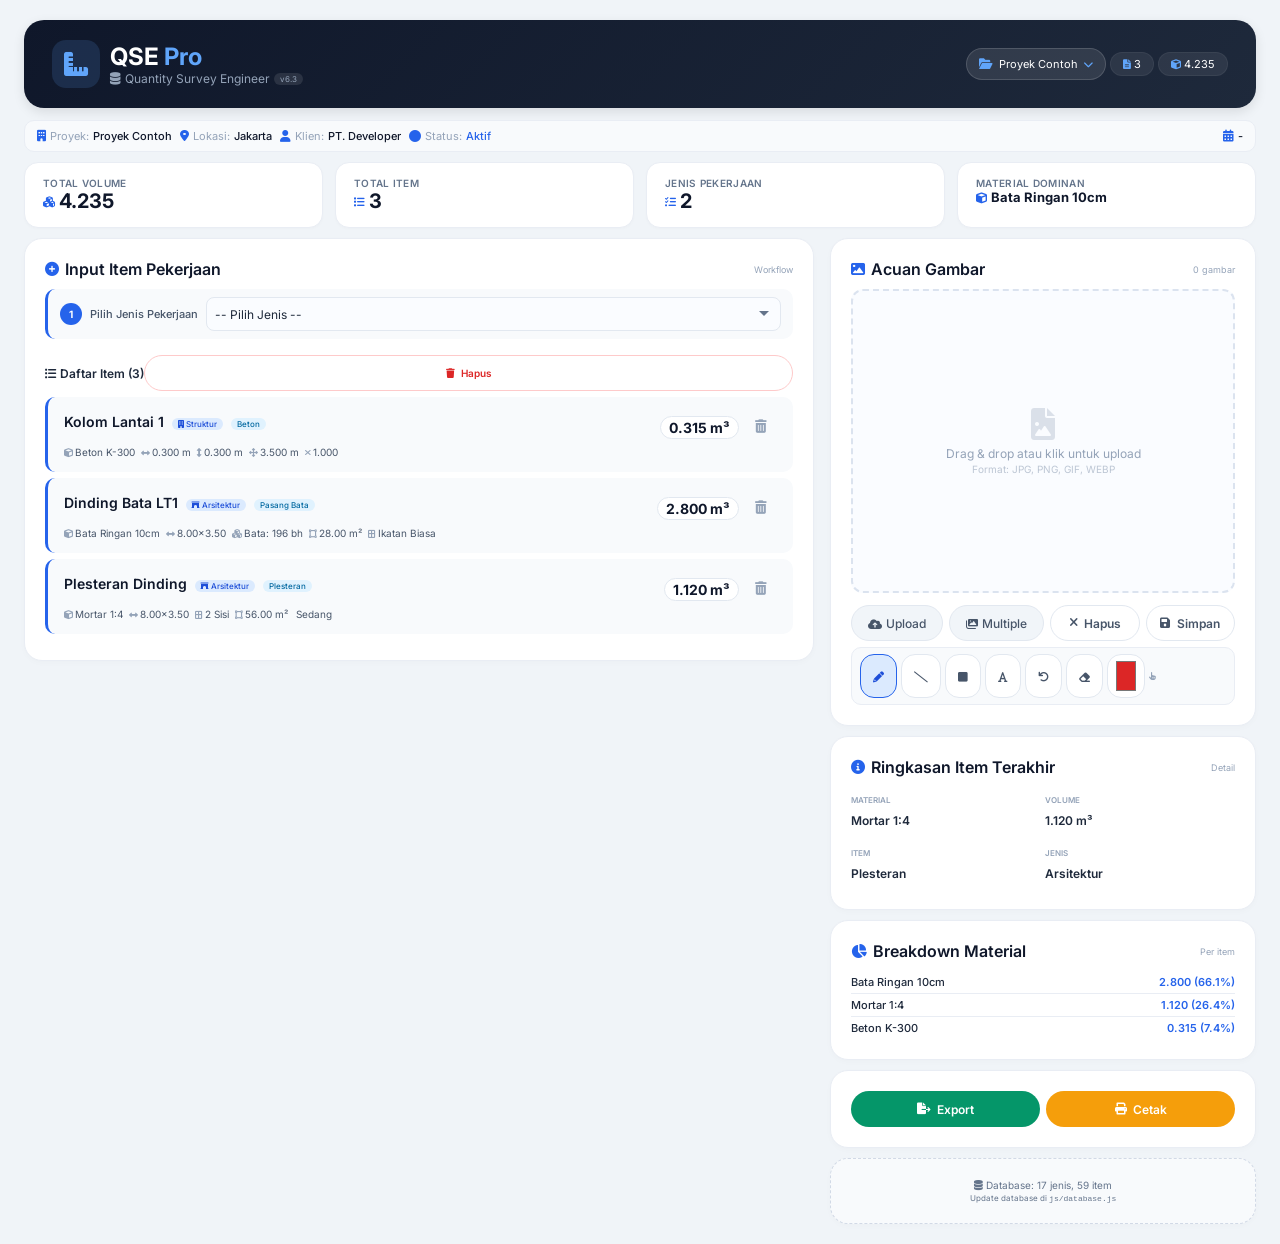
==== commit 42db94b0: "Rename index-5.html to index.html" ====
--- a/index.html
+++ b/index.html
@@ -333,6 +333,11 @@
                             <div class="step-num">2</div>
                             <div class="step-label">Pilih Item Pekerjaan</div>
                             <div style="flex:1; font-size:11px; color:#64748b; text-align:right;" id="selectedJenisLabel">-</div>
+                        </div>
+                        <div style="position:relative; margin-bottom:8px;">
+                            <input type="text" id="itemSearchInput" placeholder="Cari item pekerjaan..." aria-label="Cari item pekerjaan"
+                                style="width:100%; padding:8px 12px 8px 32px; border:1px solid #d1d9e6; border-radius:8px; font-size:12px; font-family:'Inter',sans-serif;" />
+                            <i class="fas fa-search" style="position:absolute; left:11px; top:50%; transform:translateY(-50%); color:#94a3b8; font-size:12px;"></i>
                         </div>
                         <div class="item-picker" id="itemPickerContainer" role="list">
                             <div style="grid-column:1/-1; text-align:center; color:#94a3b8; font-size:13px; padding:20px 0;">
